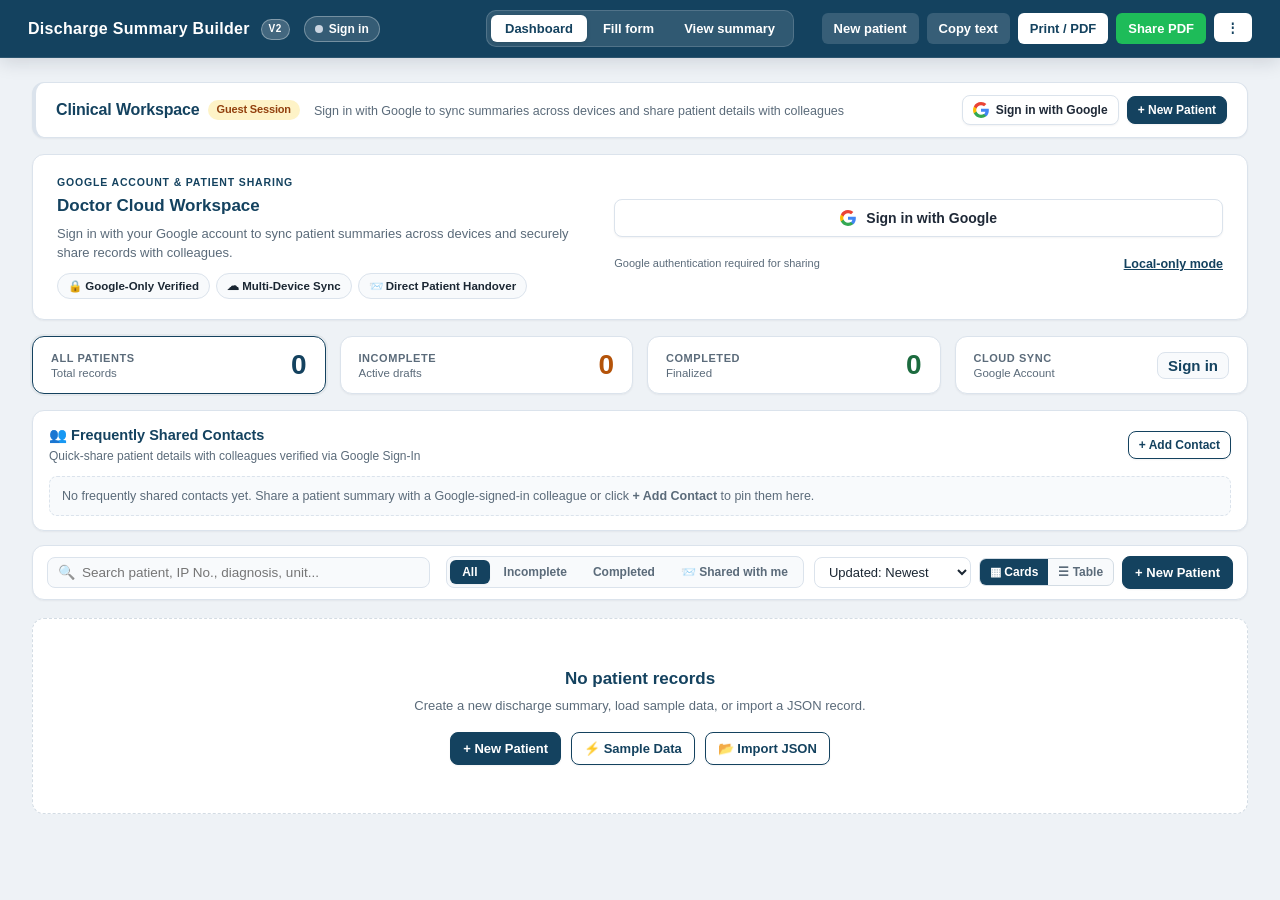
==== index.html @ 59dc143d "Enforce Google-only sign-in, add patient sharing with Google verification, frequent contacts, and ds" ====
<!DOCTYPE html>
<html lang="en-GB">
<head>
  <meta charset="UTF-8">
  <meta name="viewport" content="width=device-width, initial-scale=1.0, viewport-fit=cover">
  <meta name="theme-color" content="#14425f">
  <meta name="mobile-web-app-capable" content="yes">
  <meta name="apple-mobile-web-app-capable" content="yes">
  <meta name="apple-mobile-web-app-status-bar-style" content="default">
  <meta name="apple-mobile-web-app-title" content="DS Builder v2">
  <meta name="format-detection" content="telephone=no">
  <link rel="manifest" href="manifest.json">
  <link rel="apple-touch-icon" href="icon-192.png">
  <link rel="apple-touch-icon" sizes="180x180" href="icon-192.png">
  <link rel="icon" href="icon-192.png">
  <title>DS Builder v2 — Dashboard &amp; Discharge Summary</title>
  <link rel="stylesheet" href="styles.css?v=13">
  <script src="html2pdf.bundle.min.js"></script>
  <script src="supabase.min.js?v=13"></script>
  <script src="supabase-config.js?v=13"></script>
</head>

<body>

  <div class="topbar">
    <div class="topbar-left">
      <h1 class="brand-title">Discharge Summary Builder <span class="v2-pill">v2</span></h1>
      <button type="button" id="topbarAuthBtn" class="topbar-auth-btn" onclick="openAuthOrAccount()" title="Account &amp; Cloud Sync">
        <span id="topbarAuthDot" class="sync-dot offline"></span>
        <span id="topbarAuthText">Local mode</span>
      </button>
    </div>
    <div class="topbar-right">
      <div class="tabs">
        <button id="tabDashboard" class="active" onclick="showTab('dashboard')"><span class="btn-text-full">Dashboard</span><span class="btn-text-short">Dash</span></button>
        <button id="tabForm" onclick="showTab('form')"><span class="btn-text-full">Fill form</span><span class="btn-text-short">Form</span></button>
        <button id="tabSummary" onclick="showTab('summary')"><span class="btn-text-full">View summary</span><span class="btn-text-short">Summary</span></button>
      </div>
      <div class="actions">
        <button class="ghost" onclick="newSummary()"><span class="btn-text-full">New patient</span><span class="btn-text-short">New</span></button>
        <button class="ghost" onclick="copyText()"><span class="btn-text-full">Copy text</span><span class="btn-text-short">Copy</span></button>
        <button onclick="checkAndPrint()"><span class="btn-text-full">Print / PDF</span><span class="btn-text-short">Print</span></button>
        <button class="share-btn" id="shareBtn" onclick="shareDoc()" title="Share PDF via WhatsApp, Email, etc."><span class="btn-text-full">Share PDF</span><span class="btn-text-short">Share</span></button>
        <div class="menu-wrap">
          <button class="menu-btn" id="menuBtn" onclick="toggleMenu()" title="More options">⋮</button>
          <div class="menu-dropdown" id="menuDropdown">

            <div class="menu-label">Cloud &amp; Dashboard</div>
            <div class="menu-tile-grid cols-4">
              <button type="button" class="menu-tile" onclick="showTab('dashboard');closeMenu()" title="Patient Dashboard">
                <span class="tile-icon">🏠</span><span class="tile-label">Home</span>
              </button>
              <button type="button" class="menu-tile" onclick="saveCurrentRecordNow(true);closeMenu()" title="Save current patient draft">
                <span class="tile-icon">💾</span><span class="tile-label">Save</span>
              </button>
              <button type="button" class="menu-tile" onclick="syncNow(true);closeMenu()" title="Sync with Supabase">
                <span class="tile-icon">☁</span><span class="tile-label">Sync</span>
              </button>
              <button type="button" class="menu-tile" onclick="openAuthOrAccount();closeMenu()" title="Account / Sign in">
                <span class="tile-icon">👤</span><span class="tile-label">Account</span>
              </button>
            </div>

            <div class="menu-label">Template <span class="beta-tag">BETA</span></div>
            <div class="menu-tile-grid cols-3">
              <button type="button" class="menu-tile" onclick="importTemplate();closeMenu()" title="Import template (.json)">
                <span class="tile-icon">⬆</span><span class="tile-label">Import</span>
              </button>
              <button type="button" class="menu-tile" onclick="exportTemplate();closeMenu()" title="Export defaults (.json)">
                <span class="tile-icon">⬇</span><span class="tile-label">Export</span>
              </button>
              <button type="button" class="menu-tile" onclick="doLocalTemplate();closeMenu()" title="Load built-in template">
                <span class="tile-icon">📁</span><span class="tile-label">Load</span>
              </button>
            </div>
            <div class="menu-tile-grid cols-2" style="padding-top:0">
              <button type="button" class="menu-tile" onclick="openTemplatesModal();closeMenu()" title="Open saved templates library">
                <span class="tile-icon">🗂</span><span class="tile-label">Templates Library</span>
              </button>
              <button type="button" class="menu-tile" onclick="openTemplatesModal(true);closeMenu()" title="Save current form as template">
                <span class="tile-icon">➕</span><span class="tile-label">Save Template</span>
              </button>
            </div>

            <div class="menu-label">Patient Draft &amp; Output</div>
            <div class="menu-tile-grid cols-3">
              <button type="button" class="menu-tile" onclick="importDraft();closeMenu()" title="Import patient draft (.json)">
                <span class="tile-icon">📂</span><span class="tile-label">Import Draft</span>
              </button>
              <button type="button" class="menu-tile" onclick="exportDraft();closeMenu()" title="Export patient draft (.json)">
                <span class="tile-icon">📤</span><span class="tile-label">Export Draft</span>
              </button>
              <button type="button" class="menu-tile" onclick="copyText();closeMenu()" title="Copy summary text">
                <span class="tile-icon">📋</span><span class="tile-label">Copy Text</span>
              </button>
              <button type="button" class="menu-tile" onclick="checkAndPrint();closeMenu()" title="Print / Save PDF">
                <span class="tile-icon">🖨️</span><span class="tile-label">Print / PDF</span>
              </button>
              <button type="button" class="menu-tile" onclick="shareDoc();closeMenu()" title="Share PDF via WhatsApp, Email, etc.">
                <span class="tile-icon">📲</span><span class="tile-label">Share PDF</span>
              </button>
              <button type="button" class="menu-tile" onclick="newSummary();closeMenu()" title="New patient">
                <span class="tile-icon">🆕</span><span class="tile-label">New Patient</span>
              </button>
            </div>

            <hr>
            <div class="menu-label">Theme &amp; Appearance</div>
            <div class="theme-panel" onclick="event.stopPropagation()">
              <div class="theme-mode-row">
                <span>🎨 Theme</span>
                <div class="theme-pickers-group">
                  <input id="themeColor" type="color" value="#14425f" title="Primary color" aria-label="Choose primary theme color" oninput="onThemeColorPickerChange()">
                  <input id="themeColor2" type="color" value="#0284c7" title="Gradient second color" aria-label="Choose gradient second color" oninput="onThemeColor2PickerChange()">
                  <button type="button" id="gradToggleBtn" class="grad-toggle-pill" onclick="toggleGradientTheme()">🌈 Gradient</button>
                </div>
              </div>
              <div class="theme-swatches" aria-label="Theme presets">
                <button type="button" class="theme-swatch" title="Classic Navy (Solid)" style="background:#14425f" onclick="selectThemePreset('solid','#14425f','#0284c7')"></button>
                <button type="button" class="theme-swatch" title="Ocean Breeze (Gradient)" style="background:linear-gradient(135deg,#14425f,#0284c7)" onclick="selectThemePreset('gradient','#14425f','#0284c7')"></button>
                <button type="button" class="theme-swatch" title="Royal Indigo (Gradient)" style="background:linear-gradient(135deg,#1e3a8a,#7c3aed)" onclick="selectThemePreset('gradient','#1e3a8a','#7c3aed')"></button>
                <button type="button" class="theme-swatch" title="Emerald Teal (Gradient)" style="background:linear-gradient(135deg,#065f46,#0d9488)" onclick="selectThemePreset('gradient','#065f46','#0d9488')"></button>
                <button type="button" class="theme-swatch" title="Sunset Rose (Gradient)" style="background:linear-gradient(135deg,#881337,#e11d48)" onclick="selectThemePreset('gradient','#881337','#e11d48')"></button>
                <button type="button" class="theme-swatch" title="Midnight Plum (Gradient)" style="background:linear-gradient(135deg,#1e1b4b,#be185d)" onclick="selectThemePreset('gradient','#1e1b4b','#be185d')"></button>
                <button type="button" class="theme-swatch" title="Slate Steel (Gradient)" style="background:linear-gradient(135deg,#1e293b,#475569)" onclick="selectThemePreset('gradient','#1e293b','#475569')"></button>
              </div>
            </div>

            <hr>
            <div class="menu-label">Tools</div>
            <div class="menu-tile-grid cols-2">
              <button type="button" class="menu-tile" onclick="autofillTest();closeMenu()" title="Autofill sample test patient">
                <span class="tile-icon">⚡</span><span class="tile-label">Test Data</span>
              </button>
              <button type="button" class="menu-tile" onclick="requestPersistentStorage();closeMenu()" title="Enable persistent browser storage">
                <span class="tile-icon">🔒</span><span class="tile-label">Keep Data</span>
              </button>
            </div>
            <div class="menu-tile-grid cols-2" style="padding-top:0">
              <button type="button" class="menu-tile install-btn" id="installBtn" onclick="doInstall();closeMenu()" style="grid-column:span 2">
                <span class="tile-icon">📲</span><span class="tile-label">Install App</span>
              </button>
            </div>

            <div class="menu-footer">
              <a href="templates/" target="_blank" class="menu-footer-link">🗂 Template library <span class="beta-tag">BETA</span></a>
              <a href="https://github.com/syed98hafiz/dsum" target="_blank" rel="noopener noreferrer" class="gh-subtle-link" title="GitHub Repository" aria-label="GitHub Repository">
                <svg viewBox="0 0 16 16" width="16" height="16" fill="currentColor" aria-hidden="true"><path d="M8 0C3.58 0 0 3.58 0 8c0 3.54 2.29 6.53 5.47 7.59.4.07.55-.17.55-.38 0-.19-.01-.82-.01-1.49-2.01.37-2.53-.49-2.69-.94-.09-.23-.48-.94-.82-1.13-.28-.15-.68-.52-.01-.53.63-.01 1.08.58 1.23.82.72 1.21 1.87.87 2.33.66.07-.52.28-.87.51-1.07-1.78-.2-3.64-.89-3.64-3.95 0-.87.31-1.59.82-2.15-.08-.2-.36-1.02.08-2.12 0 0 .67-.21 2.2.82.64-.18 1.32-.27 2-.27s1.36.09 2 .27c1.53-1.04 2.2-.82 2.2-.82.44 1.1.16 1.92.08 2.12.51.56.82 1.27.82 2.15 0 3.07-1.87 3.75-3.65 3.95.29.25.54.73.54 1.48 0 1.07-.01 1.93-.01 2.2 0 .21.15.46.55.38A8.01 8.01 0 0 0 16 8c0-4.42-3.58-8-8-8Z"/></svg>
              </a>
            </div>
          </div>
        </div>
      </div>
    </div>
  </div>

  <!-- ================= DASHBOARD (MAIN VIEW) ================= -->
  <div class="dash-wrap" id="dashboardTab">

    <!-- Account & Cloud Hero Card -->
    <section class="dash-hero" id="dashHero"></section>

    <!-- Inline Auth Card (shown when Supabase configured & user signed out unless dismissed to offline mode) -->
    <section class="dash-auth-card" id="dashAuthCard" style="display:none"></section>

    <!-- Local-to-Cloud Guest Migration Banner -->
    <div class="dash-migration-banner" id="guestMigrationBanner" style="display:none"></div>

    <!-- Summary Metrics & Quick Filter Strip -->
    <section class="dash-stats" aria-label="Discharge summary overview">
      <button type="button" class="stat-card active" data-filter="all" onclick="setDashFilter('all')">
        <span class="stat-label">All Patients</span>
        <span class="stat-val" id="statTotal">0</span>
        <span class="stat-sub">Total records</span>
      </button>
      <button type="button" class="stat-card warn" data-filter="incomplete" onclick="setDashFilter('incomplete')">
        <span class="stat-label">Incomplete</span>
        <span class="stat-val" id="statIncomplete">0</span>
        <span class="stat-sub">Active drafts</span>
      </button>
      <button type="button" class="stat-card ok" data-filter="completed" onclick="setDashFilter('completed')">
        <span class="stat-label">Completed</span>
        <span class="stat-val" id="statCompleted">0</span>
        <span class="stat-sub">Finalized</span>
      </button>
      <button type="button" class="stat-card cloud" id="statSyncCard" onclick="handleSyncCardClick()">
        <span class="stat-label">Cloud Sync</span>
        <span class="stat-val stat-val-sm" id="statSyncText">Sign in</span>
        <span class="stat-sub" id="statSyncSub">Google Account</span>
      </button>
    </section>

    <!-- Frequently Shared Contacts -->
    <section class="dash-contacts-card" id="dashContactsSection" aria-label="Frequently shared contacts"></section>

    <!-- Search, Filter, Sort & New CTA -->
    <section class="dash-toolbar">
      <div class="dash-search-box">
        <span class="dash-search-icon" aria-hidden="true">🔍</span>
        <input type="text" id="dashSearch" placeholder="Search patient, IP No., diagnosis, unit..." oninput="setDashSearch(this.value)" autocomplete="off">
        <button type="button" id="dashSearchClear" class="dash-search-clear" style="display:none" onclick="clearDashSearch()" title="Clear search">×</button>
      </div>
      <div class="dash-controls-row">
        <div class="dash-filter-pills" id="dashFilterPills">
          <button type="button" class="pill active" data-filter="all" onclick="setDashFilter('all')">All</button>
          <button type="button" class="pill" data-filter="incomplete" onclick="setDashFilter('incomplete')">Incomplete</button>
          <button type="button" class="pill" data-filter="completed" onclick="setDashFilter('completed')">Completed</button>
          <button type="button" class="pill" data-filter="shared" onclick="setDashFilter('shared')">📨 Shared with me</button>
        </div>
        <div class="dash-right-controls">
          <select id="dashSort" aria-label="Sort patient summaries" onchange="setDashSort(this.value)">
            <option value="updated_desc">Updated: Newest</option>
            <option value="updated_asc">Updated: Oldest</option>
            <option value="doa_desc">Admission Date</option>
            <option value="dod_desc">Discharge Date</option>
            <option value="name_asc">Patient Name (A–Z)</option>
          </select>
          <div class="dash-view-toggle desktop-only" role="group" aria-label="Layout view">
            <button type="button" id="viewBtnCards" class="active" onclick="setDashViewMode('cards')" title="Card view">▦ Cards</button>
            <button type="button" id="viewBtnTable" onclick="setDashViewMode('table')" title="Table view">☰ Table</button>
          </div>
          <button type="button" class="btn dash-new-btn" onclick="newSummary()">+ New Patient</button>
        </div>
      </div>
    </section>

    <!-- Patient Records List / Empty State -->
    <section id="dashRecordsContainer" class="dash-records"></section>

  </div>

  <!-- ================= FORM ================= -->
  <div class="wrap" id="formTab" style="display:none">

    <!-- Active Patient Context & Save Bar -->
    <div class="active-patient-bar no-print" id="activePatientBar">
      <div class="apb-left">
        <button type="button" class="btn sm out" onclick="showTab('dashboard')">← Dashboard</button>
        <div class="apb-info">
          <div class="apb-title" id="activePatientTitle">New Patient Draft</div>
          <div class="apb-meta" id="activePatientMeta">Auto-save ready</div>
        </div>
      </div>
      <div class="apb-right">
        <button type="button" class="status-toggle-btn incomplete" id="activeStatusBtn" onclick="toggleActiveStatus()" title="Click to toggle Incomplete / Completed">
          <span id="activeStatusText">Incomplete</span>
        </button>
        <button type="button" class="btn sm out" onclick="openSharePatientModal(currentRecordId)" title="Share patient details to another Google-signed-in doctor">📤 Share Patient</button>
        <button type="button" class="btn sm" onclick="saveCurrentRecordNow(true)">💾 Save</button>
      </div>
    </div>

    <details class="card" data-clear="setup">
      <summary><span class="section-number">1.</span> Setup, defaults &amp; saved templates <button class="section-clear" type="button" onclick="clearFormSection(event, this)">Clear</button></summary>
      <div class="body">
        <p class="hint" style="margin-top:0">Fill your <b>college, unit, chief</b> and standard <b>advice / warning / review</b> lines once, then tap <b>Save as my defaults</b> — or save <b>multiple named templates</b> below for different units, diseases, or doctors.</p>
        <div style="display:flex;gap:8px;flex-wrap:wrap">
          <button type="button" class="btn" onclick="saveDefaults()">Save as my defaults</button>
          <button type="button" class="btn out" onclick="openTemplatesModal()">🗂 Manage Templates (<span id="savedTplCountBadge">0</span>)</button>
          <button type="button" class="btn out" onclick="newSummary()">New patient (keep defaults)</button>
        </div>

        <div class="tpl-save-bar">
          <input type="text" id="inlineTplName" placeholder="Template name (e.g. Unit M-I, Dengue Protocol, STEMI)">
          <select id="inlineTplScope" aria-label="Template scope">
            <option value="full">Full form template (Header + Clinical + Rx)</option>
            <option value="defaults">Header &amp; defaults only (Unit, Chief, Advice)</option>
          </select>
          <button type="button" class="btn sm" onclick="saveNamedTemplateFromInput('inlineTplName','inlineTplScope')">+ Save Template</button>
        </div>
        <div id="inlineTemplateList" class="tpl-list"></div>
      </div>
    </details>

    <details class="card" data-clear="institution">
      <summary><span class="section-number">2.</span> Institution header <label class="include-toggle" title="Include without content" onclick="event.stopPropagation()"><input type="checkbox" aria-label="Include institution section without content" onchange="toggleIncludeEmpty('institution', this.checked)"></label><span class="empty-lines-wrap" title="Lines of empty space"><input type="number" class="empty-lines-input" min="0" max="40" placeholder="0" aria-label="Empty lines for institution" oninput="setEmptyLines('institution', this.value)" onclick="event.stopPropagation()"><span class="lines-unit">lines</span></span><button class="section-clear" type="button" onclick="clearFormSection(event, this)">Clear</button></summary>
      <div class="body">
        <div class="field"><label>College / Hospital</label>
          <input type="text" id="college" value="Government Medical College Hospital">
        </div>
        <div class="field"><label>Address line</label>
          <input type="text" id="address" value="Omandurar Government Estate, Chennai - 02">
        </div>
        <div class="field"><label>Department</label>
          <input type="text" id="dept" value="Department of General Medicine">
        </div>
        <div class="field"><label>College logo / emblem (optional)</label>
          <input type="file" id="logoFile" accept="image/*" onchange="onLogo(event)">
          <p class="hint">Shows top-left of the summary. Saved with your defaults. Leave empty for a plain box.</p>
        </div>
        <div class="field"><label>Summary type</label>
          <select id="summaryType" class="editable-select">
            <option value=""></option>
            <option selected>Discharge Summary</option>
            <option>Discharge Summary (At Request)</option>
            <option>Discharge Summary (AMA)</option>
            <option value="__custom__">✎ Type custom…</option>
          </select>
        </div>
      </div>
    </details>

    <details class="card" open data-clear="patient">
      <summary><span class="section-number">3.</span> Patient details <label class="include-toggle" title="Include without content" onclick="event.stopPropagation()"><input type="checkbox" aria-label="Include patient section without content" onchange="toggleIncludeEmpty('patient', this.checked)"></label><span class="empty-lines-wrap" title="Lines of empty space"><input type="number" class="empty-lines-input" min="0" max="40" placeholder="0" aria-label="Empty lines for patient" oninput="setEmptyLines('patient', this.value)" onclick="event.stopPropagation()"><span class="lines-unit">lines</span></span><button class="section-clear" type="button" onclick="clearFormSection(event, this)">Clear</button></summary>
      <div class="body">
        <div class="field"><label>Name</label><input type="text" id="name"></div>
        <div class="row">
          <div><label>Age</label><input type="text" id="age" placeholder="e.g. 45"></div>
          <div><label>Sex</label>
            <select id="sex" class="editable-select">
              <option value="" selected></option>
              <option>M</option>
              <option>F</option>
              <option>Other</option>
              <option value="__custom__">✎ Type custom…</option>
            </select>
          </div>
          <div><label>IP No.</label><input type="text" id="ipno"></div>
        </div>
        <div class="row">
          <div><label>Date of Admission (DOA)</label><input type="text" id="doa" inputmode="numeric" placeholder="DD.MM.YYYY" maxlength="10" autocomplete="off" onblur="formatDisplayDate(this)"></div>
          <div>
            <label>Date of Discharge (DOD)</label>
            <div class="inline-btn-field">
              <input type="text" id="dod" inputmode="numeric" placeholder="DD.MM.YYYY" maxlength="10" autocomplete="off" onblur="formatDisplayDate(this)">
              <button class="btn sm out" onclick="clearDOD()" title="Clear DOD">Clear</button>
            </div>
            <p class="hint">Defaults to today — edit or clear as needed.</p>
          </div>
        </div>
        <div class="subhead">Unit</div>
        <div class="unit-row">
          <div><label>Prefix</label><input type="text" id="unitPrefix" value="M-"></div>
          <div><label>Roman numeral</label>
            <select id="unitRoman" class="editable-select">
              <option value=""></option>
              <option>I</option>
              <option>II</option>
              <option>III</option>
              <option selected>IV</option>
              <option>V</option>
              <option>VI</option>
              <option>VII</option>
              <option>VIII</option>
              <option>IX</option>
              <option>X</option>
              <option value="__custom__">✎ Type custom…</option>
            </select>
          </div>
        </div>
        <div class="field" style="margin-top:12px">
          <label>Mode of Discharge</label>
          <select id="modeOfDischarge" class="editable-select">
            <option value=""></option>
            <option selected>Discharge</option>
            <option>At Request Discharge</option>
            <option>LAMA</option>
            <option>Absconded</option>
            <option>Death</option>
            <option value="__custom__">✎ Type custom…</option>
          </select>
        </div>
      </div>
    </details>

    <details class="card" open data-clear="diagnosis">
      <summary><span class="section-number">4.</span> Diagnosis <label class="include-toggle" title="Include without content" onclick="event.stopPropagation()"><input type="checkbox" aria-label="Include diagnosis section without content" onchange="toggleIncludeEmpty('diagnosis', this.checked)"></label><span class="empty-lines-wrap" title="Lines of empty space"><input type="number" class="empty-lines-input" min="0" max="40" placeholder="0" aria-label="Empty lines for diagnosis" oninput="setEmptyLines('diagnosis', this.value)" onclick="event.stopPropagation()"><span class="lines-unit">lines</span></span><button class="section-clear" type="button" onclick="clearFormSection(event, this)">Clear</button></summary>
      <div class="body">
        <label>Diagnosis (one per line)</label>
        <textarea id="diagnosis" placeholder="e.g.&#10;Dengue fever with warning signs&#10;Thrombocytopenia"></textarea>
      </div>
    </details>

    <details class="card" open data-clear="complaints">
      <summary><span class="section-number">5.</span> Chief complaints (Presenting Complaints) <label class="include-toggle" title="Include without content" onclick="event.stopPropagation()"><input type="checkbox" aria-label="Include complaints section without content" onchange="toggleIncludeEmpty('complaints', this.checked)"></label><span class="empty-lines-wrap" title="Lines of empty space"><input type="number" class="empty-lines-input" min="0" max="40" placeholder="0" aria-label="Empty lines for complaints" oninput="setEmptyLines('complaints', this.value)" onclick="event.stopPropagation()"><span class="lines-unit">lines</span></span><button class="section-clear" type="button" onclick="clearFormSection(event, this)">Clear</button></summary>
      <div class="body">
        <div class="chips" id="ccChips"></div>
        <div class="addrow">
          <div style="flex:2"><label>Complaint</label>
            <input type="text" id="ccText" list="ccList" placeholder="breathlessness">
            <datalist id="ccList"></datalist>
          </div>
          <div style="max-width:80px"><label>For</label><input type="text" id="ccDur" placeholder="4"></div>
          <div style="max-width:110px"><label>Unit</label>
            <select id="ccUnit" class="editable-select">
              <option value=""></option>
              <option selected>days</option>
              <option>weeks</option>
              <option>months</option>
              <option>hours</option>
              <option>year</option>
              <option value="__custom__">✎ Type custom…</option>
            </select>
          </div>
          <div style="flex:0"><button class="btn sm" onclick="addComplaint()">Add</button></div>
        </div>
        <p class="hint">Tap a common complaint above, or type your own. Adds as “H/o breathlessness for 4 days”.</p>
        <ul class="list" id="ccListOut"></ul>
      </div>
    </details>

    <details class="card" data-clear="history">
      <summary><span class="section-number">6.</span> History (HOPI, Past History, Rx Hx) <label class="include-toggle" title="Include without content" onclick="event.stopPropagation()"><input type="checkbox" aria-label="Include history section without content" onchange="toggleIncludeEmpty('history', this.checked)"></label><span class="empty-lines-wrap" title="Lines of empty space"><input type="number" class="empty-lines-input" min="0" max="40" placeholder="0" aria-label="Empty lines for history" oninput="setEmptyLines('history', this.value)" onclick="event.stopPropagation()"><span class="lines-unit">lines</span></span><button class="section-clear" type="button" onclick="clearFormSection(event, this)">Clear</button></summary>
      <div class="body">
        <div class="subhead">History of Present Illness (HOPI)</div>
        <textarea id="hopi" placeholder="The patient was apparently normal [__] back, then developed..."></textarea>

        <div class="subhead">Past History</div>
        <div class="chips" id="pastChips"></div>
        <div class="addrow">
          <div style="flex:1"><input type="text" id="pastText" placeholder="e.g. K/C/O T2DM x 8 years on medication">
          </div>
          <div style="flex:0"><button class="btn sm" onclick="addPast()">Add</button></div>
        </div>
        <ul class="list" id="pastListOut"></ul>

        <div class="subhead">Rx History (home medications before admission)</div>
        <div class="addrow">
          <div style="flex:2"><input type="text" id="rxhName" list="drugList" placeholder="Tab. Metformin"></div>
          <div style="max-width:80px"><input type="text" id="rxhDose" placeholder="500 mg"></div>
          <div style="max-width:96px">
            <select id="rxhFreq" class="editable-select">
              <option value="" selected></option>
              <option>OD</option>
              <option>BD</option>
              <option>TDS</option>
              <option>QID</option>
              <option>HS</option>
              <option>SOS</option>
              <option value="__custom__">✎ Type custom…</option>
            </select>
          </div>
          <div style="flex:0"><button class="btn sm" onclick="addRxHistory()">Add</button></div>
        </div>
        <ul class="list" id="rxhListOut"></ul>
      </div>
    </details>

    <details class="card" data-clear="examination">
      <summary><span class="section-number">7.</span> Examination <label class="include-toggle" title="Include without content" onclick="event.stopPropagation()"><input type="checkbox" aria-label="Include examination section without content" onchange="toggleIncludeEmpty('examination', this.checked)"></label><span class="empty-lines-wrap" title="Lines of empty space"><input type="number" class="empty-lines-input" min="0" max="40" placeholder="0" aria-label="Empty lines for examination" oninput="setEmptyLines('examination', this.value)" onclick="event.stopPropagation()"><span class="lines-unit">lines</span></span><button class="section-clear" type="button" onclick="clearFormSection(event, this)">Clear</button></summary>
      <div class="body">
        <div class="subhead">General Examination</div>
        <div class="chips"><span class="chip" onclick="insertGeneralExam()">+ Standard PICCLE findings</span></div>
        <textarea id="generalExam" placeholder="Patient conscious, oriented, afebrile..."></textarea>

        <div class="subhead">Vitals</div>
        <div class="vitals-grid">
          <div><label>BP (mmHg)</label><input type="text" id="vBP" placeholder="120/80"></div>
          <div><label>PR (/min)</label><input type="text" id="vPR" placeholder="80"></div>
          <div><label>RR (/min)</label><input type="text" id="vRR" placeholder="18"></div>
          <div><label>SpO2 (%)</label><input type="text" id="vSpO2" placeholder="98% RA"></div>
          <div><label>Temp</label><input type="text" id="vTemp" placeholder="Afebrile"></div>
          <div><label>GRBS</label><input type="text" id="vGRBS" placeholder="optional"></div>
        </div>

        <div class="subhead">Systemic Examination</div>
        <div class="row">
          <div><label>CVS</label><input type="text" id="seCVS" placeholder="S1S2+, no murmurs">
            <span class="hint" style="cursor:pointer;color:var(--primary)"
              onclick="document.getElementById('seCVS').value='S1S2+, no murmurs';render()">use normal</span>
          </div>
          <div><label>RS</label><input type="text" id="seRS" placeholder="BAE+, NVBS">
            <span class="hint" style="cursor:pointer;color:var(--primary)"
              onclick="document.getElementById('seRS').value='BAE+, NVBS';render()">use normal</span>
          </div>
        </div>
        <div class="row">
          <div><label>P/A</label><input type="text" id="sePA" placeholder="Soft, non-tender">
            <span class="hint" style="cursor:pointer;color:var(--primary)"
              onclick="document.getElementById('sePA').value='Soft, non-tender';render()">use normal</span>
          </div>
          <div><label>CNS</label><input type="text" id="seCNS" placeholder="NFND">
            <span class="hint" style="cursor:pointer;color:var(--primary)"
              onclick="document.getElementById('seCNS').value='NFND';render()">use normal</span>
          </div>
        </div>
      </div>
    </details>

    <details class="card" data-clear="investigations">
      <summary><span class="section-number">8.</span> Investigations <label class="include-toggle" title="Include without content" onclick="event.stopPropagation()"><input type="checkbox" aria-label="Include investigations section without content" onchange="toggleIncludeEmpty('investigations', this.checked)"></label><span class="empty-lines-wrap" title="Lines of empty space"><input type="number" class="empty-lines-input" min="0" max="40" placeholder="0" aria-label="Empty lines for investigations" oninput="setEmptyLines('investigations', this.value)" onclick="event.stopPropagation()"><span class="lines-unit">lines</span></span><button class="section-clear" type="button" onclick="clearFormSection(event, this)">Clear</button></summary>
      <div class="body">
        <div class="inv-controls">
          <button class="btn sm" onclick="addInvDate()">+ Add date</button>
          <button class="btn sm out" onclick="addInvParam('')">+ Add row</button>
        </div>
        <div class="chips" id="invPanels"></div>
        <div style="overflow-x:auto">
          <div id="invEditor"></div>
        </div>
        <datalist id="labList"></datalist>
        <div class="field" style="margin-top:14px">
          <label>Other investigations / imaging (free text)</label>
          <textarea id="invOther"
            placeholder="ECG: sinus tachycardia&#10;CXR: normal study&#10;USG abdomen: mild hepatomegaly"></textarea>
        </div>
      </div>
    </details>

    <details class="card" data-clear="opinions">
      <summary><span class="section-number">9.</span> Opinions <label class="include-toggle" title="Include without content" onclick="event.stopPropagation()"><input type="checkbox" aria-label="Include opinions section without content" onchange="toggleIncludeEmpty('opinions', this.checked)"></label><span class="empty-lines-wrap" title="Lines of empty space"><input type="number" class="empty-lines-input" min="0" max="40" placeholder="0" aria-label="Empty lines for opinions" oninput="setEmptyLines('opinions', this.value)" onclick="event.stopPropagation()"><span class="lines-unit">lines</span></span><button class="section-clear" type="button" onclick="clearFormSection(event, this)">Clear</button></summary>
      <div class="body">
        <label>Consultations / opinions obtained</label>
        <textarea id="opinions"
          placeholder="Cardiology opinion obtained — advised…&#10;Nephrology opinion obtained — advised…"></textarea>
      </div>
    </details>

    <details class="card" data-clear="course">
      <summary><span class="section-number">10.</span> Course in the hospital <label class="include-toggle" title="Include without content" onclick="event.stopPropagation()"><input type="checkbox" aria-label="Include course section without content" onchange="toggleIncludeEmpty('course', this.checked)"></label><span class="empty-lines-wrap" title="Lines of empty space"><input type="number" class="empty-lines-input" min="0" max="40" placeholder="0" aria-label="Empty lines for course" oninput="setEmptyLines('course', this.value)" onclick="event.stopPropagation()"><span class="lines-unit">lines</span></span><button class="section-clear" type="button" onclick="clearFormSection(event, this)">Clear</button></summary>
      <div class="body">
        <label>Insert a template (tap to drop in, then edit the blanks)</label>
        <div class="chips" id="courseTpl"></div>
        <label>Narrative</label>
        <textarea id="course" style="min-height:150px"
          placeholder="Patient admitted with above complaints. Evaluated and managed as detailed. Responded to treatment…"></textarea>
        <p class="hint">Tapping a template appends to whatever's already in the box. Fill the [ ] blanks.</p>
      </div>
    </details>

    <details class="card" data-clear="treatment">
      <summary><span class="section-number">11.</span> Treatment given (in hospital) <label class="include-toggle" title="Include without content" onclick="event.stopPropagation()"><input type="checkbox" aria-label="Include treatment section without content" onchange="toggleIncludeEmpty('treatment', this.checked)"></label><span class="empty-lines-wrap" title="Lines of empty space"><input type="number" class="empty-lines-input" min="0" max="40" placeholder="0" aria-label="Empty lines for treatment" oninput="setEmptyLines('treatment', this.value)" onclick="event.stopPropagation()"><span class="lines-unit">lines</span></span><button class="section-clear" type="button" onclick="clearFormSection(event, this)">Clear</button></summary>
      <div class="body">
        <label>Quick bundles (tap to add the usual set, then edit)</label>
        <div class="chips" id="txBundles"></div>
        <div class="addrow">
          <div style="flex:2"><label>Drug</label>
            <input type="text" id="txName" list="drugList" placeholder="Inj. Ceftriaxone">
            <datalist id="drugList"></datalist>
          </div>
          <div style="max-width:90px"><label>Dose</label><input type="text" id="txDose" placeholder="1 g"></div>
          <div style="max-width:96px"><label>Route</label>
            <select id="txRoute" class="editable-select">
              <option value="" selected></option>
              <option>IV</option>
              <option>IM</option>
              <option>PO</option>
              <option>SC</option>
              <option>Neb</option>
              <option>PR</option>
              <option>SL</option>
              <option value="__custom__">✎ Type custom…</option>
            </select>
          </div>
          <div style="max-width:96px"><label>Freq</label>
            <select id="txFreq" class="editable-select">
              <option value="" selected></option>
              <option>OD</option>
              <option>BD</option>
              <option>TDS</option>
              <option>QID</option>
              <option>HS</option>
              <option>Q6H</option>
              <option>Q8H</option>
              <option>Q12H</option>
              <option>SOS</option>
              <option>Stat</option>
              <option value="__custom__">✎ Type custom…</option>
            </select>
          </div>
          <div style="flex:0"><button class="btn sm" onclick="addTx()">Add</button></div>
        </div>
        <ul class="list" id="txListOut"></ul>
      </div>
    </details>

    <details class="card" open data-clear="condition">
      <summary><span class="section-number">12.</span> Condition at discharge <label class="include-toggle" title="Include without content" onclick="event.stopPropagation()"><input type="checkbox" aria-label="Include condition section without content" onchange="toggleIncludeEmpty('condition', this.checked)"></label><span class="empty-lines-wrap" title="Lines of empty space"><input type="number" class="empty-lines-input" min="0" max="40" placeholder="0" aria-label="Empty lines for condition" oninput="setEmptyLines('condition', this.value)" onclick="event.stopPropagation()"><span class="lines-unit">lines</span></span><button class="section-clear" type="button" onclick="clearFormSection(event, this)">Clear</button></summary>
      <div class="body">
        <div class="chips" id="condChips"></div>
        <div class="field"><label>Condition</label><input type="text" id="condition" placeholder="Stable / Improved">
        </div>
        <div class="field"><label>Additional note (optional)</label><input type="text" id="condExtra"
            placeholder="Afebrile, vitals stable, tolerating orals"></div>
      </div>
    </details>

    <details class="card" open data-clear="advice">
      <summary><span class="section-number">13.</span> Discharge advice (Rx) <label class="include-toggle" title="Include without content" onclick="event.stopPropagation()"><input type="checkbox" aria-label="Include advice section without content" onchange="toggleIncludeEmpty('advice', this.checked)"></label><span class="empty-lines-wrap" title="Lines of empty space"><input type="number" class="empty-lines-input" min="0" max="40" placeholder="0" aria-label="Empty lines for advice" oninput="setEmptyLines('advice', this.value)" onclick="event.stopPropagation()"><span class="lines-unit">lines</span></span><button class="section-clear" type="button" onclick="clearFormSection(event, this)">Clear</button></summary>
      <div class="body">
        <div class="subhead">Advice on Discharge</div>
        <div class="row">
          <div><label>1. Diet</label><input type="text" id="diet" placeholder="e.g. Diabetic diet"></div>
          <div><label>2. Physical Activity</label><input type="text" id="physicalActivity"
              placeholder="e.g. Ambulant, avoid strenuous activity"></div>
        </div>
        <div class="row">
          <div>
            <label>3. Physiotherapy needed at home?</label>
            <div class="yn" id="ynPhysio">
              <button type="button" onclick="setYN('physio','Yes')">Yes</button>
              <button type="button" onclick="setYN('physio','No')">No</button>
            </div>
          </div>
          <div>
            <label>4. Home medical equipment needed?</label>
            <div class="yn" id="ynEquip">
              <button type="button" onclick="setYN('equip','Yes')">Yes</button>
              <button type="button" onclick="setYN('equip','No')">No</button>
            </div>
          </div>
        </div>
        <div class="row">
          <div>
            <label>5. Dressing needs at home anticipated?</label>
            <div class="yn" id="ynDress">
              <button type="button" onclick="setYN('dress','Yes')">Yes</button>
              <button type="button" onclick="setYN('dress','No')">No</button>
            </div>
          </div>
          <div><label>6. Any other needs</label><input type="text" id="otherNeeds" placeholder="optional"></div>
        </div>

        <div class="subhead">7. Medication</div>
        <label style="margin-bottom:6px">Discharge medications</label>
        <div class="chips" id="rxBundles"></div>
        <div class="addrow">
          <div style="flex:2"><input type="text" id="rxName" list="drugList" placeholder="Tab. Paracetamol"></div>
          <div style="max-width:80px"><input type="text" id="rxDose" placeholder="650 mg"></div>
          <div style="max-width:96px">
            <select id="rxFreq" class="editable-select">
              <option value="" selected></option>
              <option>OD</option>
              <option>BD</option>
              <option>TDS</option>
              <option>QID</option>
              <option>HS</option>
              <option>SOS</option>
              <option value="__custom__">✎ Type custom…</option>
            </select>
          </div>
          <div style="max-width:90px"><input type="text" id="rxDur" placeholder="× 5 days"></div>
          <div style="flex:0"><button class="btn sm" onclick="addRx()">Add</button></div>
        </div>
        <ul class="list" id="rxListOut"></ul>

        <div class="field" style="margin-top:14px"><label>General advice</label>
          <textarea id="advice" placeholder="Take rest. Adequate oral fluids.">Take medications as advised.
Adequate rest and oral fluids.
Take diet as advised.</textarea>
        </div>
        <div class="field"><label>8. In case of Emergency, contact no.</label>
          <input type="text" id="emergencyContact" placeholder="e.g. Casualty: 044-XXXXXXX">
        </div>
        <div class="field"><label>9. Follow-Up / Review</label>
          <input type="text" id="review"
            value="Review in Medicine OPD after 1 week with reports (or earlier if needed).">
        </div>
        <div class="field"><label>Warning signs — return immediately if (optional)</label>
          <textarea id="warning"
            placeholder="bleeding, breathlessness, giddiness…">Fever not subsiding, breathlessness, chest pain, giddiness, reduced urine output, bleeding, or drowsiness — report to casualty immediately.</textarea>
        </div>
      </div>
    </details>

    <details class="card" data-clear="signatures">
      <summary><span class="section-number">14.</span> Signatures <label class="signature-pin" title="Pin signatures to bottom of page" onclick="event.stopPropagation()"><input type="checkbox" id="signaturePinCheckbox" aria-label="Pin signatures to page bottom" checked onchange="toggleSignaturePin(this.checked)" onclick="event.stopPropagation()"><span>📌 Pin to bottom</span></label><label class="include-toggle" title="Include without content" onclick="event.stopPropagation()"><input type="checkbox" aria-label="Include signatures section without content" onchange="toggleIncludeEmpty('signatures', this.checked)" onclick="event.stopPropagation()"></label><span class="empty-lines-wrap" title="Lines of empty space"><input type="number" class="empty-lines-input" min="0" max="40" placeholder="0" aria-label="Empty lines for signatures" oninput="setEmptyLines('signatures', this.value)" onclick="event.stopPropagation()"><span class="lines-unit">lines</span></span><button class="section-clear" type="button" onclick="clearFormSection(event, this)">Clear</button></summary>
      <div class="body">
        <div class="row">
          <div><label>Prepared by</label><input type="text" id="preparedBy" placeholder="____ (JR)"></div>
          <div><label>Medical Officer / Unit Chief</label><input type="text" id="chief" placeholder="____"></div>
        </div>
        <div class="field"><label>Date &amp; Time (of signing)</label><input type="text" id="signDateTime"
            placeholder="e.g. 21.06.2026, 4:30 PM"></div>
        <p class="hint">"Dr." is added automatically in the printed summary — just type the name.</p>
      </div>
    </details>

    <p class="hint no-print" style="text-align:center;padding-bottom:20px;display:flex;align-items:center;justify-content:center;gap:8px;flex-wrap:wrap">
      <span>Tip: switch to <b>View summary</b> to check spacing, then <b>Print / PDF</b>. Return to <b>Dashboard</b> anytime
      to switch patients or resume incomplete summaries across devices.</span>
      <a href="https://github.com/syed98hafiz/dsum" target="_blank" rel="noopener noreferrer" class="gh-subtle-link" title="GitHub Repository" aria-label="GitHub Repository">
        <svg viewBox="0 0 16 16" width="15" height="15" fill="currentColor" aria-hidden="true"><path d="M8 0C3.58 0 0 3.58 0 8c0 3.54 2.29 6.53 5.47 7.59.4.07.55-.17.55-.38 0-.19-.01-.82-.01-1.49-2.01.37-2.53-.49-2.69-.94-.09-.23-.48-.94-.82-1.13-.28-.15-.68-.52-.01-.53.63-.01 1.08.58 1.23.82.72 1.21 1.87.87 2.33.66.07-.52.28-.87.51-1.07-1.78-.2-3.64-.89-3.64-3.95 0-.87.31-1.59.82-2.15-.08-.2-.36-1.02.08-2.12 0 0 .67-.21 2.2.82.64-.18 1.32-.27 2-.27s1.36.09 2 .27c1.53-1.04 2.2-.82 2.2-.82.44 1.1.16 1.92.08 2.12.51.56.82 1.27.82 2.15 0 3.07-1.87 3.75-3.65 3.95.29.25.54.73.54 1.48 0 1.07-.01 1.93-.01 2.2 0 .21.15.46.55.38A8.01 8.01 0 0 0 16 8c0-4.42-3.58-8-8-8Z"/></svg>
      </a>
    </p>
  </div>

  <!-- ================= SUMMARY ================= -->
  <div class="wrap" id="summaryTab">
    <div class="active-patient-bar summary-bar no-print" id="summaryActiveBar">
      <div class="apb-left">
        <button type="button" class="btn sm out" onclick="showTab('dashboard')">← Dashboard</button>
        <button type="button" class="btn sm out" onclick="showTab('form')">✎ Edit Form</button>
        <span class="apb-summary-name" id="summaryPatientTitle">Patient Summary</span>
      </div>
      <div class="apb-right">
        <div class="summary-add-sec-wrap" id="summaryAddSecWrap">
          <button type="button" class="btn sm out" id="summaryAddSecBtn" onclick="toggleAddSectionMenu(event)">+ Add Section</button>
          <div class="summary-add-sec-menu" id="summaryAddSecMenu" role="menu"></div>
        </div>
        <button type="button" class="btn sm out" onclick="refitSummaryPages()" title="Re-fit edited content across A4 pages">⟳ Re-fit A4</button>
        <button type="button" class="status-toggle-btn incomplete" id="summaryStatusBtn" onclick="toggleActiveStatus()">
          <span id="summaryStatusText">Incomplete</span>
        </button>
        <button type="button" class="btn sm out" onclick="openSharePatientModal(currentRecordId)" title="Share patient details to another Google-signed-in doctor">📤 Share Patient</button>
        <button type="button" class="btn sm" onclick="saveCurrentRecordNow(true)">💾 Save</button>
      </div>
    </div>
    <div class="pagebanner no-print" id="pageBanner" style="display:none"></div>
    <div class="paper" id="paper"></div>
  </div>

  <!-- ================= AUTH MODAL ================= -->
  <div class="modal-backdrop no-print" id="authModal" style="display:none" onclick="if(event.target===this) closeAuthModal()">
    <div class="modal-card" role="dialog" aria-modal="true" aria-labelledby="authModalTitle">
      <div class="modal-head">
        <h2 id="authModalTitle">Doctor Account &amp; Cloud Sync</h2>
        <button type="button" class="modal-close" onclick="closeAuthModal()" aria-label="Close">×</button>
      </div>
      <div class="modal-body" id="authModalBody"></div>
    </div>
  </div>

  <!-- ================= SAVED TEMPLATES MANAGER MODAL ================= -->
  <div class="modal-backdrop no-print" id="templatesModal" style="display:none" onclick="if(event.target===this) closeTemplatesModal()">
    <div class="modal-card modal-wide" role="dialog" aria-modal="true" aria-labelledby="templatesModalTitle">
      <div class="modal-head">
        <h2 id="templatesModalTitle">🗂 Saved Templates Library</h2>
        <button type="button" class="modal-close" onclick="closeTemplatesModal()" aria-label="Close">×</button>
      </div>
      <div class="modal-body">
        <p class="hint" style="margin-top:0;font-size:13px">
          Save multiple templates for different units, doctors, or standard disease protocols (e.g., Dengue, STEMI, COPD, Unit M-I). Templates save on this device and sync to your Supabase account.
        </p>
        <div class="tpl-save-bar" style="margin-top:0">
          <input type="text" id="modalTplName" placeholder="Template name (e.g. Unit M-II Defaults, Acute STEMI)">
          <select id="modalTplScope" aria-label="Template scope">
            <option value="full">Full form template (Header + Clinical + Rx)</option>
            <option value="defaults">Header &amp; defaults only (Unit, Chief, Advice)</option>
          </select>
          <button type="button" class="btn sm" onclick="saveNamedTemplateFromInput('modalTplName','modalTplScope')">+ Save Current Form</button>
        </div>
        <div style="display:flex;gap:8px;flex-wrap:wrap;margin-top:10px">
          <button type="button" class="btn sm out" onclick="importTemplateIntoLibrary()">⬆ Import .json into Library</button>
          <button type="button" class="btn sm out" onclick="exportAllTemplates()">⬇ Export All Templates (.json)</button>
        </div>
        <div id="modalTemplateList" class="tpl-list" style="margin-top:14px"></div>
      </div>
    </div>
  </div>

  <!-- ================= SHARE PATIENT MODAL ================= -->
  <div class="modal-backdrop no-print" id="sharePatientModal" style="display:none" onclick="if(event.target===this) closeSharePatientModal()">
    <div class="modal-card modal-wide" role="dialog" aria-modal="true" aria-labelledby="sharePatientModalTitle">
      <div class="modal-head">
        <h2 id="sharePatientModalTitle">📤 Share Patient Details</h2>
        <button type="button" class="modal-close" onclick="closeSharePatientModal()" aria-label="Close">×</button>
      </div>
      <div class="modal-body" id="sharePatientModalBody"></div>
    </div>
  </div>

  <script src="app.js?v=13"></script>
</body>

</html>
---- styles.css ----
:root {
      --ink: #1b2733;
      --muted: #5b6b7a;
      --primary: #14425f;
      --primary-accent: #14425f;
      --primary-bg: #14425f;
      --primary-soft: #e6eef4;
      --line: #d3dce4;
      --chip: #d9e8f2;
      --chip-ink: #123a54;
      --danger: #b0413a;
      --paper: #ffffff;
      --bg: #eaeef2;
    }

    :root[data-theme="slate"] {
      --primary: #34495e;
      --primary-soft: #e7ebef;
      --chip: #dce3e9;
      --chip-ink: #2f4354;
    }

    :root[data-theme="forest"] {
      --primary: #286044;
      --primary-soft: #e5f0e9;
      --chip: #d8ebdf;
      --chip-ink: #205338;
    }

    :root[data-theme="rose"] {
      --primary: #70445f;
      --primary-soft: #f0e6ed;
      --chip: #ead9e4;
      --chip-ink: #613b52;
    }

    * {
      box-sizing: border-box
    }

    body {
      margin: 0;
      font-family: -apple-system, BlinkMacSystemFont, "Segoe UI", Roboto, Helvetica, Arial, sans-serif;
      color: var(--ink);
      background: var(--bg);
      line-height: 1.45;
    }

    .topbar {
      position: sticky;
      top: 0;
      z-index: 10;
      background: var(--primary-bg, var(--primary));
      color: #fff;
      display: flex;
      align-items: center;
      justify-content: space-between;
      padding: calc(9px + env(safe-area-inset-top, 0px)) calc(18px + env(safe-area-inset-right, 0px)) 9px calc(18px + env(safe-area-inset-left, 0px));
      gap: 16px;
      box-shadow: 0 2px 6px rgba(0, 0, 0, .15);
    }

    .topbar-left {
      display: flex;
      align-items: center;
      gap: 14px;
      flex: 0 0 auto;
    }

    .brand-title {
      font-size: 16px;
      margin: 0;
      font-weight: 700;
      letter-spacing: .3px;
      white-space: nowrap;
    }

    .btn-autofill {
      border: 1px solid rgba(255, 255, 255, .35);
      background: rgba(255, 255, 255, .14);
      color: #fff;
      padding: 6px 14px;
      border-radius: 6px;
      font-size: 12px;
      font-weight: 700;
      cursor: pointer;
      display: inline-flex;
      align-items: center;
      gap: 5px;
      transition: all .15s ease;
    }

    .btn-autofill:hover {
      background: #ffd166;
      color: #14425f;
      border-color: #ffd166
    }

    .desktop-only {
      display: inline-flex
    }

    @media (max-width:768px) {
      .desktop-only {
        display: none !important
      }

      .btn-autofill {
        display: none !important
      }
    }

    .topbar-right {
      display: flex;
      align-items: center;
      gap: 12px;
      flex: 0 0 auto;
    }

    .tabs {
      display: flex;
      background: rgba(255, 255, 255, .15);
      border-radius: 8px;
      padding: 3px
    }

    .tabs button {
      border: 0;
      background: transparent;
      color: #fff;
      padding: 7px 14px;
      border-radius: 6px;
      font-size: 14px;
      font-weight: 600;
      cursor: pointer;
    }

    .tabs button.active {
      background: #fff;
      color: var(--primary)
    }

    .actions {
      display: flex;
      gap: 8px
    }

    .actions button {
      border: 0;
      background: #fff;
      color: var(--primary);
      padding: 8px 12px;
      border-radius: 6px;
      font-size: 13px;
      font-weight: 600;
      cursor: pointer;
    }

    .actions button.ghost {
      background: rgba(255, 255, 255, .15);
      color: #fff
    }

    .actions button.share-btn {
      background: #1ebc59;
      color: #fff;
    }

    .actions button.share-btn:hover {
      background: #17a34c;
    }

    .btn-text-short {
      display: none;
    }

    .wrap {
      max-width: 820px;
      margin: 0 auto;
      padding: 14px;
      padding-bottom: calc(24px + env(safe-area-inset-bottom, 0px));
      -webkit-overflow-scrolling: touch;
    }

    /* ---------- FORM ---------- */
    .card {
      background: #fff;
      border: 1px solid var(--line);
      border-radius: 10px;
      margin-bottom: 14px;
      overflow: hidden;
    }

    .card>summary {
      list-style: none;
      cursor: pointer;
      padding: 12px 14px;
      font-weight: 700;
      font-size: 14px;
      color: var(--primary);
      background: var(--primary-soft);
      display: flex;
      align-items: center;
      gap: 8px;
    }

    .section-number {
      flex: 0 0 auto;
      min-width: 24px;
    }

    .section-clear {
      margin-left: auto;
      border: 1px solid var(--line);
      background: #fff;
      color: var(--danger);
      padding: 3px 8px;
      border-radius: 5px;
      font-size: 11px;
      font-weight: 700;
      cursor: pointer;
    }

    .section-clear:hover {
      background: #fff4f3;
    }

    .card>summary::-webkit-details-marker {
      display: none
    }

    .card>summary::before {
      content: "▸";
      font-size: 12px;
      transition: transform .15s
    }

    .card[open]>summary::before {
      transform: rotate(90deg)
    }

    .card.not-in-summary {
      opacity: .58;
    }

    .card.not-in-summary>summary {
      background: #e1e5e9;
      color: #66737e;
    }

    .include-toggle {
      display: inline-flex;
      align-items: center;
      gap: 4px;
      margin: 0 0 0 auto;
      color: inherit;
      font-size: 11px;
      font-weight: 600;
      cursor: pointer;
      user-select: none;
    }

    .include-toggle input {
      width: auto;
      margin: 0;
      accent-color: var(--primary);
      cursor: pointer;
    }

    .empty-lines-wrap {
      display: inline-flex;
      align-items: center;
      gap: 2px;
      margin-left: 3px;
      font-size: 11px;
      font-weight: normal;
      color: var(--muted);
      cursor: default;
      user-select: none;
    }

    .empty-lines-input {
      width: 32px;
      height: 20px;
      padding: 0 2px;
      border: 1px solid var(--line);
      border-radius: 4px;
      font-size: 11px;
      font-family: inherit;
      text-align: center;
      background: #fff;
      color: var(--ink);
      box-sizing: border-box;
      -moz-appearance: textfield;
      appearance: textfield;
    }

    .empty-lines-input::-webkit-outer-spin-button,
    .empty-lines-input::-webkit-inner-spin-button {
      -webkit-appearance: none;
      margin: 0;
    }

    .empty-lines-input:focus {
      outline: none;
      border-color: var(--primary);
      box-shadow: 0 0 0 2px var(--primary-soft);
    }

    .lines-unit {
      font-size: 10px;
      color: var(--muted);
      line-height: 1;
    }

    .empty-lines-space {
      width: 100%;
      box-sizing: border-box;
    }

    .empty-lines-wrap + .section-clear,
    .include-toggle + .section-clear {
      margin-left: 6px;
    }

    .card .body {
      padding: 14px
    }

    label {
      display: block;
      font-size: 12px;
      font-weight: 600;
      color: var(--muted);
      margin: 0 0 4px
    }

    input[type=text],
    input[type=date],
    textarea,
    select {
      width: 100%;
      padding: 9px 10px;
      border: 1px solid var(--line);
      border-radius: 7px;
      font-size: 15px;
      font-family: inherit;
      color: var(--ink);
      background: #fff;
    }

    textarea {
      resize: vertical;
      min-height: 70px
    }

    input:focus,
    textarea:focus,
    select:focus {
      outline: 2px solid var(--primary);
      outline-offset: -1px;
      border-color: var(--primary)
    }

    .row {
      display: flex;
      gap: 10px;
      flex-wrap: wrap;
      margin-bottom: 12px
    }

    .row>div {
      flex: 1;
      min-width: 130px
    }

    .field {
      margin-bottom: 12px
    }

    .hint {
      font-size: 11px;
      color: var(--muted);
      margin-top: 4px
    }

    .btn {
      border: 1px solid var(--primary);
      background: var(--primary);
      color: #fff;
      padding: 8px 12px;
      border-radius: 7px;
      font-size: 13px;
      font-weight: 600;
      cursor: pointer;
    }

    .btn.sm {
      padding: 6px 10px;
      font-size: 12px
    }

    .btn.out {
      background: #fff;
      color: var(--primary)
    }

    .btn.danger {
      border-color: var(--danger);
      background: #fff;
      color: var(--danger)
    }

    .chips {
      display: flex;
      flex-wrap: wrap;
      gap: 6px;
      margin-bottom: 10px
    }

    .chip {
      border: 1px solid var(--chip);
      background: var(--chip);
      color: var(--chip-ink);
      padding: 5px 10px;
      border-radius: 20px;
      font-size: 12px;
      cursor: pointer;
      font-weight: 600;
    }

    .chip:active {
      transform: scale(.97)
    }

    .list {
      list-style: none;
      margin: 8px 0 0;
      padding: 0
    }

    .list li {
      display: flex;
      align-items: center;
      gap: 8px;
      padding: 8px 10px;
      border: 1px solid var(--line);
      border-radius: 7px;
      margin-bottom: 6px;
      font-size: 14px;
      background: #fafcfe;
    }

    .list li span {
      flex: 1
    }

    .list li button {
      border: 0;
      background: transparent;
      color: var(--danger);
      font-size: 18px;
      line-height: 1;
      cursor: pointer;
      padding: 0 4px;
    }

    .addrow {
      display: flex;
      gap: 8px;
      flex-wrap: wrap;
      align-items: flex-end
    }

    .addrow>div {
      flex: 1;
      min-width: 90px
    }

    /* investigations editor */
    .invtable {
      width: 100%;
      border-collapse: collapse;
      font-size: 13px;
      margin-top: 6px
    }

    .invtable th,
    .invtable td {
      border: 1px solid var(--line);
      padding: 4px;
      text-align: center
    }

    .invtable th {
      background: var(--primary-soft);
      color: var(--primary);
      font-weight: 700
    }

    .invtable input {
      padding: 6px;
      font-size: 13px;
      text-align: center;
      border-radius: 5px
    }

    .invtable .pname input {
      text-align: left;
      font-weight: 600
    }

    .invtable .xbtn {
      border: 0;
      background: transparent;
      color: var(--danger);
      cursor: pointer;
      font-size: 16px
    }

    .inv-controls {
      display: flex;
      gap: 8px;
      flex-wrap: wrap;
      margin-bottom: 8px
    }

    /* ---------- PREVIEW & A4 FORMAT ---------- */
    #summaryTab {
      display: none;
      background: #dfe5ec;
      padding: 20px 10px 40px;
      height: calc(100vh - 60px);
      overflow-y: auto;
    }

    #summaryTab .wrap {
      max-width: none;
      padding: 0;
      margin: 0 auto;
      display: flex;
      flex-direction: column;
      align-items: center;
    }

    .paper {
      width: 210mm;
      max-width: none;
      margin: 0 auto;
      color: #111;
      transform-origin: top center;
    }

    .paper-page {
      background: #ffffff;
      width: 210mm;
      max-width: none;
      min-height: 297mm;
      box-sizing: border-box;
      padding: 7mm 7mm 8mm;
      margin: 0 auto 20px;
      box-shadow: 0 0 0 1px rgba(0, 0, 0, 0.08), 0 8px 24px rgba(0, 0, 0, 0.12), 0 2px 6px rgba(0, 0, 0, 0.06);
      border-radius: 2px;
      font-size: 14px;
      position: relative;
    }

    .pdf-export-paper {
      position: static !important;
      display: block !important;
      width: 210mm !important;
      max-width: none !important;
      padding: 0 !important;
      margin: 0 !important;
      box-shadow: none !important;
      border: 0 !important;
      background: #ffffff !important;
      zoom: 1 !important;
      transform: none !important;
      opacity: 1 !important;
    }

    .pdf-export-paper .paper-page {
      box-sizing: border-box !important;
      width: 210mm !important;
      height: 297mm !important;
      min-height: 297mm !important;
      max-height: 297mm !important;
      margin: 0 !important;
      padding: 7mm 7mm 8mm !important;
      box-shadow: none !important;
      border: 0 !important;
      border-radius: 0 !important;
      overflow: hidden !important;
      position: relative !important;
      page-break-after: auto !important;
      break-after: auto !important;
    }

    .pdf-export-paper .paper-page:last-child {
      page-break-after: auto !important;
      break-after: auto !important;
    }

    /* 1.7x enlarged emblem & header */
    .doc-head {
      position: relative;
      text-align: center;
      border-bottom: 2px solid #111;
      padding: 0 8px 10px;
      margin-bottom: 10px;
      min-height: 108px;
    }

    .logo-box {
      position: absolute;
      left: 0;
      top: 0;
      width: 105px;
      height: 105px;
      border: none;
      object-fit: contain;
      background: transparent;
    }

    .logo-box.empty {
      display: flex;
      align-items: center;
      justify-content: center;
      font-size: 9px;
      color: #b0b0b0;
      letter-spacing: 1px;
      border: 1px solid #ccc
    }

    .head-text {
      padding: 0 115px
    }

    .doc-head .college {
      font-size: 20px;
      font-weight: 800;
      letter-spacing: .5px;
      text-transform: uppercase;
      line-height: 1.2
    }

    .doc-head .addr {
      font-size: 14px;
      margin-top: 2px;
      text-transform: uppercase;
      letter-spacing: .3px
    }

    .doc-head .dept {
      font-size: 15px;
      font-weight: 700;
      margin-top: 4px;
      text-transform: uppercase
    }

    .doc-head .kind {
      display: inline-block;
      margin-top: 6px;
      font-size: 15px;
      font-weight: 700;
      border: 1.5px solid #111;
      padding: 2px 14px;
      border-radius: 3px;
      text-transform: uppercase;
    }

    .pt-grid {
      display: grid;
      grid-template-columns: 1.1fr 1fr 1fr;
      gap: 5px 16px;
      margin: 12px 0 6px;
      font-size: 14px;
      break-inside: avoid;
      page-break-inside: avoid;
    }

    .pt-grid div {
      padding: 2.5px 0;
      border-bottom: 1px dotted #bbb;
      min-height: 24px
    }

    .pt-grid b {
      display: inline-block;
      min-width: 68px;
      font-weight: 700
    }

    /* Optimized space-occupying section styles */
    .sec {
      margin-top: 11px;
      page-break-inside: auto;
      break-inside: auto;
    }

    .sec h3 {
      font-size: 14px;
      font-weight: 800;
      text-transform: uppercase;
      margin: 0 0 4px;
      border-bottom: 1.5px solid #111;
      padding-bottom: 1px;
      letter-spacing: .5px;
      display: block;
      page-break-after: avoid;
      break-after: avoid;
    }

    .sec h3 + .content,
    .sec h3 + ul,
    .sec h3 + .inv-table-wrap {
      page-break-before: avoid;
      break-before: avoid;
    }

    .sec .content {
      font-size: 14px;
      line-height: 1.4;
      white-space: pre-wrap
    }

    .sec ul {
      margin: 3px 0 0;
      padding-left: 18px;
      page-break-inside: auto;
      break-inside: auto
    }

    .sec ul li {
      margin-bottom: 1.5px;
      line-height: 1.35;
      page-break-inside: avoid;
      break-inside: avoid
    }

    .empty {
      color: #999;
      font-style: italic
    }

    /* Two-column layout for side-by-side sections (Past History + Rx History) */
    .two-col {
      display: flex;
      gap: 16px;
      margin-top: 11px;
      page-break-inside: auto;
      break-inside: auto
    }

    .two-col .col-half {
      flex: 1;
      min-width: 0
    }

    .two-col .col-half .sec {
      margin-top: 0
    }

    .content-columns {
      columns: 2;
      column-gap: 18px;
      margin-top: 3px;
    }

    .content-columns li {
      min-width: 0;
      break-inside: avoid;
      page-break-inside: avoid;
    }

    /* Investigation table that breaks & flows naturally across pages */
    .inv-table-wrap {
      overflow-x: auto;
      page-break-inside: auto;
      break-inside: auto
    }

    .prev-table {
      width: 100%;
      border-collapse: collapse;
      font-size: 13px;
      margin-top: 3px;
      page-break-inside: auto;
      break-inside: auto;
    }

    .prev-table th,
    .prev-table td {
      border: 1px solid #333;
      padding: 3.5px 6px;
      text-align: center
    }

    .prev-table th {
      background: #f0f0f0;
      font-weight: 700
    }

    .prev-table td.pn {
      text-align: left;
      font-weight: 600
    }

    .prev-table thead {
      display: table-header-group
    }

    .prev-table tr {
      page-break-inside: avoid;
      break-inside: avoid
    }

    /* Sub-blocks in discharge advice that stay intact individually while letting the section break across pages */
    .adv-items-group {
      page-break-inside: auto;
      break-inside: auto
    }

    .adv-item {
      page-break-inside: avoid;
      break-inside: avoid;
      line-height: 1.4
    }

    .med-list {
      margin: 3px 0 0;
      padding-left: 18px;
      page-break-inside: auto;
      break-inside: auto
    }

    .med-list li {
      margin-bottom: 2px;
      page-break-inside: avoid;
      break-inside: avoid
    }

    .sign-row {
      display: flex;
      justify-content: space-between;
      margin-top: 36px;
      font-size: 14px;
      page-break-inside: avoid;
      break-inside: avoid;
    }

    .sign-row div {
      text-align: center;
      border-top: 1px solid #111;
      padding-top: 5px;
      min-width: 210px;
      min-height: 50px;
    }

    .paper-page.signature-footer-page {
      position: relative;
    }

    .sign-row.signature-footer {
      position: absolute;
      left: 7mm;
      right: 7mm;
      bottom: 7mm;
      margin-top: 0;
      z-index: 1;
    }

    .signature-pin {
      display: inline-flex;
      align-items: center;
      gap: 4px;
      margin: 0 0 0 auto;
      color: inherit;
      font-size: 11px;
      font-weight: 600;
      cursor: pointer;
      white-space: nowrap;
      user-select: none;
    }

    .signature-pin input {
      width: auto;
      margin: 0;
      accent-color: var(--primary);
      cursor: pointer;
    }

    .signature-pin + .include-toggle {
      margin-left: 0;
    }

    /* Visual A4 page break indicator line on screen */
    .a4-page-guide {
      position: absolute;
      left: -7mm;
      right: -7mm;
      width: calc(100% + 14mm);
      height: 32px;
      background: #dfe5ec;
      border-top: 1px solid #c7d2dc;
      border-bottom: 1px solid #c7d2dc;
      box-shadow: inset 0 2px 4px rgba(0, 0, 0, 0.06);
      display: flex;
      align-items: center;
      justify-content: center;
      pointer-events: none;
      z-index: 10;
    }

    .a4-page-guide-badge {
      background: #14425f;
      color: #fff;
      font-size: 11px;
      font-weight: 700;
      padding: 3px 14px;
      border-radius: 12px;
      letter-spacing: .6px;
      box-shadow: 0 2px 6px rgba(0, 0, 0, 0.18);
      text-transform: uppercase;
    }

    @media (max-width: 768px) {
      input[type=text],
      input[type=date],
      input[type=email],
      input[type=password],
      input[type=url],
      input[type=search],
      textarea,
      select {
        font-size: 16px !important;
      }
    }

    @media (max-width:620px) {
      .topbar {
        padding: calc(8px + env(safe-area-inset-top, 0px)) calc(10px + env(safe-area-inset-right, 0px)) 8px calc(10px + env(safe-area-inset-left, 0px));
        gap: 8px;
        flex-wrap: wrap
      }

      .topbar-left {
        width: 100%;
        justify-content: space-between
      }

      .brand-title {
        font-size: 15px
      }

      .desktop-only,
      .btn-autofill {
        display: none !important
      }

      .topbar-right {
        width: 100%;
        display: flex;
        flex-direction: column;
        gap: 6px
      }

      .tabs {
        width: 100%;
        display: flex
      }

      .tabs button {
        flex: 1;
        text-align: center;
        padding: 7px 10px;
        font-size: 13.5px
      }

      .actions {
        width: 100%;
        display: flex;
        justify-content: space-between;
        gap: 4px;
      }

      .actions button {
        flex: 1;
        padding: 7px 3px;
        font-size: 11.5px;
        text-align: center;
        white-space: nowrap;
      }

      .actions .menu-wrap {
        flex: 0 0 auto;
      }

      .btn-text-full {
        display: none;
      }

      .btn-text-short {
        display: inline;
      }

      .wrap {
        padding: 8px;
        padding-bottom: calc(24px + env(safe-area-inset-bottom, 0px));
      }

      .card {
        margin-bottom: 10px;
        border-radius: 8px
      }

      .card>summary {
        padding: 10px 10px;
        font-size: 13px;
        gap: 6px;
      }

      .include-toggle {
        font-size: 10px;
      }

      .empty-lines-wrap {
        margin-left: 2px;
        gap: 1px;
      }

      .empty-lines-input {
        width: 26px;
        height: 19px;
        font-size: 10px;
        padding: 0 1px;
      }

      .lines-unit {
        display: none;
      }

      .signature-pin span {
        font-size: 10px;
      }

      .card .body {
        padding: 10px
      }

      .paper {
        width: 210mm;
        max-width: none;
        zoom: var(--paper-scale, 1);
      }

      .paper-page {
        width: 210mm;
        max-width: none;
        min-height: 297mm;
        padding: 6.825mm 7mm 8mm;
        margin: 0 auto 10px;
        font-size: 14px;
        border-radius: 4px;
        box-shadow: 0 2px 8px rgba(0, 0, 0, 0.12);
      }

      .doc-head {
        display: block;
        text-align: center;
        padding: 0 8px 10px;
        margin-bottom: 10px;
        min-height: 108px;
      }

      .logo-box {
        position: absolute;
        width: 105px;
        height: 105px;
        border: none
      }

      .head-text {
        padding: 0 115px;
        text-align: center
      }

      .doc-head .college {
        font-size: 20px;
        line-height: 1.2
      }

      .doc-head .addr {
        font-size: 14px
      }

      .doc-head .dept {
        font-size: 15px;
        margin-top: 4px
      }

      .doc-head .kind {
        font-size: 15px;
        padding: 2px 14px;
        margin-top: 6px
      }

      .pt-grid {
        grid-template-columns: 1.1fr 1fr 1fr;
        gap: 5px 16px;
        font-size: 14px;
        margin: 12px 0 6px
      }

      .pt-grid div {
        min-height: 24px;
        padding: 2.5px 0
      }

      .pt-grid b {
        min-width: 68px
      }

      .vitals-grid {
        grid-template-columns: repeat(2, 1fr);
        gap: 8px
      }

      .addrow>div {
        min-width: calc(50% - 6px);
        flex: 1
      }

      .addrow>div[style*="flex:2"] {
        min-width: 100%
      }

      .addrow>div[style*="flex:0"] {
        min-width: 100%;
        margin-top: 4px
      }

      .addrow>div[style*="flex:0"] button {
        width: 100%;
        padding: 8px;
        font-size: 13px
      }

      .chip {
        padding: 6px 11px;
        font-size: 12px
      }

      .sign-row {
        margin-top: 36px;
        font-size: 14px;
        gap: 10px
      }

      .sign-row div {
        min-width: 0;
        flex: 1
      }

      /* two-col stacks on mobile paper preview */
      .two-col {
        flex-direction: row;
        gap: 16px
      }

      .content-columns {
        columns: 2;
      }

      /* menu dropdown opens to the left on mobile */
      .menu-dropdown {
        right: 0;
        left: auto;
        min-width: 180px
      }

      /* compact the template button on mobile */
      #btnLocalTemplate {
        padding: 7px 8px;
        font-size: 12px
      }
    }

    /* ---------- new field types ---------- */
    .subhead {
      font-size: 12.5px;
      font-weight: 700;
      color: var(--primary);
      margin: 14px 0 6px;
      text-transform: uppercase;
      letter-spacing: .3px
    }

    .subhead:first-child {
      margin-top: 0
    }

    .yn {
      display: flex;
      gap: 8px;
      margin-bottom: 2px
    }

    .yn button {
      flex: 1;
      border: 1px solid var(--line);
      background: #fff;
      color: var(--muted);
      padding: 8px;
      border-radius: 7px;
      font-size: 13px;
      font-weight: 600;
      cursor: pointer;
    }

    .yn button.sel {
      background: var(--primary);
      color: #fff;
      border-color: var(--primary)
    }

    .vitals-grid {
      display: grid;
      grid-template-columns: repeat(3, 1fr);
      gap: 8px 10px;
      margin-bottom: 12px
    }

    .vitals-grid>div {
      min-width: 0
    }

    .unit-row {
      display: flex;
      gap: 8px;
      align-items: flex-end
    }

    .unit-row>div {
      flex: 1;
      min-width: 70px
    }

    .inline-btn-field {
      display: flex;
      gap: 6px;
      align-items: flex-end
    }

    .inline-btn-field input {
      flex: 1
    }

    .inline-btn-field button {
      flex: 0 0 auto
    }

    .pagebanner {
      display: flex;
      align-items: center;
      gap: 8px;
      padding: 9px 14px;
      border-radius: 8px;
      font-size: 13px;
      font-weight: 600;
      margin-bottom: 14px;
      max-width: 210mm;
      width: 100%;
      box-sizing: border-box;
    }

    .pagebanner.ok {
      background: #e3f4ea;
      color: #1c6b3f
    }

    .pagebanner.warn {
      background: #fdecea;
      color: #a4322a
    }

    .install-btn {
      display: none
    }

    /* ---------- Space-occupying compaction levels ---------- */
    .paper.relaxed .sec {
      margin-top: 14px
    }

    .paper.relaxed .sec h3 {
      font-size: 14.5px;
      margin-bottom: 6px
    }

    .paper.relaxed .content,
    .paper.relaxed li,
    .paper.relaxed .prev-table {
      font-size: 14px;
      line-height: 1.48
    }

    .paper.relaxed .pt-grid {
      margin: 14px 0 8px;
      font-size: 14px;
      gap: 5px 16px
    }

    .paper.relaxed .sign-row {
      margin-top: 48px
    }

    .paper.compact .sec {
      margin-top: 6px;
    }

    .paper.compact .sec h3 {
      font-size: 12.5px;
      margin-bottom: 3px;
    }

    .paper.compact .content,
    .paper.compact li,
    .paper.compact .prev-table,
    .paper.compact .adv-item {
      font-size: 12px;
      line-height: 1.30;
    }

    .paper.compact .prev-table th,
    .paper.compact .prev-table td {
      padding: 2px 4px;
    }

    .paper.compact .doc-head {
      margin-bottom: 6px;
      padding-bottom: 6px;
      min-height: 88px;
    }

    .paper.compact .logo-box {
      width: 85px;
      height: 85px;
    }

    .paper.compact .head-text {
      padding: 0 95px;
    }

    .paper.compact .doc-head .college {
      font-size: 17px;
    }

    .paper.compact .pt-grid {
      margin: 8px 0 4px;
      font-size: 12px;
      gap: 3px 12px;
    }

    .paper.compact .sign-row {
      margin-top: 20px;
    }

    .paper.compact .sign-row div {
      min-height: 44px;
      padding-top: 4px;
    }

    .paper.compact2 .sec {
      margin-top: 4px;
    }

    .paper.compact2 .sec h3 {
      font-size: 11.5px;
      margin-bottom: 2px;
    }

    .paper.compact2 .content,
    .paper.compact2 li,
    .paper.compact2 .prev-table,
    .paper.compact2 .adv-item {
      font-size: 11px;
      line-height: 1.22;
    }

    .paper.compact2 .prev-table th,
    .paper.compact2 .prev-table td {
      padding: 1.5px 3.5px;
    }

    .paper.compact2 .doc-head {
      margin-bottom: 4px;
      padding-bottom: 4px;
      min-height: 72px;
    }

    .paper.compact2 .logo-box {
      width: 70px;
      height: 70px;
    }

    .paper.compact2 .head-text {
      padding: 0 80px;
    }

    .paper.compact2 .doc-head .college {
      font-size: 15px;
    }

    .paper.compact2 .doc-head .addr,
    .paper.compact2 .doc-head .dept {
      font-size: 11.5px;
    }

    .paper.compact2 .pt-grid {
      margin: 6px 0 3px;
      font-size: 11px;
      gap: 2px 10px;
    }

    .paper.compact2 .sign-row {
      margin-top: 14px;
      font-size: 12px;
    }

    .paper.compact2 .sign-row div {
      min-height: 38px;
      padding-top: 3px;
    }

    .paper.compact2 .two-col {
      gap: 10px
    }

    .paper.compact .two-col {
      gap: 10px
    }

    /* ---------- Menu dropdown ---------- */
    .menu-wrap {
      position: relative
    }

    .menu-btn {
      border: 0;
      background: rgba(255, 255, 255, .15);
      color: #fff;
      padding: 8px 12px;
      border-radius: 6px;
      font-size: 18px;
      font-weight: 700;
      cursor: pointer;
      line-height: 1;
      letter-spacing: 1px;
    }

    .menu-btn:hover {
      background: rgba(255, 255, 255, .28)
    }

    .menu-dropdown {
      display: none;
      position: absolute;
      right: 0;
      top: calc(100% + 6px);
      background: #fff;
      border: 1px solid var(--line);
      border-radius: 10px;
      box-shadow: 0 8px 24px rgba(0, 0, 0, .18);
      min-width: 200px;
      z-index: 200;
      overflow: hidden;
    }

    .menu-dropdown.open {
      display: block
    }

    .menu-dropdown button,
    .menu-dropdown a {
      display: flex;
      align-items: center;
      gap: 10px;
      width: 100%;
      padding: 12px 16px;
      border: 0;
      background: transparent;
      color: var(--ink);
      font-size: 14px;
      font-family: inherit;
      font-weight: 600;
      cursor: pointer;
      text-decoration: none;
      text-align: left;
    }

    .menu-dropdown button:hover,
    .menu-dropdown a:hover {
      background: var(--primary-soft);
      color: var(--primary)
    }

    .theme-picker {
      display: flex;
      align-items: center;
      justify-content: space-between;
      gap: 12px;
      padding: 10px 16px;
      color: var(--ink);
      font-size: 14px;
      font-weight: 600;
      cursor: pointer;
    }

    .theme-picker input[type="color"] {
      width: 34px;
      height: 26px;
      padding: 0;
      border: 1px solid var(--line);
      border-radius: 5px;
      background: transparent;
      cursor: pointer;
    }

    .menu-dropdown hr {
      border: 0;
      border-top: 1px solid var(--line);
      margin: 4px 0
    }

    .menu-dropdown .menu-label {
      padding: 6px 16px 2px;
      font-size: 11px;
      color: var(--muted);
      font-weight: 700;
      letter-spacing: .5px;
      text-transform: uppercase;
    }

    .beta-tag {
      display: inline-block;
      margin-left: 5px;
      padding: 1px 5px;
      border: 1px solid #d6a51d;
      border-radius: 4px;
      color: #8a6500;
      background: #fff7d6;
      font-size: 9px;
      font-weight: 800;
      letter-spacing: .4px;
      line-height: 1.2;
      vertical-align: middle;
    }

    /* ---------- PRINT ---------- */
    @media print {

      .topbar,
      #dashboardTab,
      #formTab,
      .active-patient-bar,
      .modal-backdrop,
      .no-print,
      .a4-page-guide,
      .pagebanner {
        display: none !important
      }

      #summaryTab {
        display: block !important;
        height: auto !important;
        min-height: 0 !important;
        overflow: visible !important;
        padding: 0 !important;
        background: #fff !important
      }

      html,
      body {
        overflow: visible !important;
        height: auto !important;
        min-height: 0 !important;
        width: 100% !important;
        margin: 0 !important;
        padding: 0 !important;
        background: #fff !important;
        -webkit-print-color-adjust: exact !important;
        print-color-adjust: exact !important;
      }

      *,
      *::before,
      *::after {
        -webkit-print-color-adjust: exact !important;
        print-color-adjust: exact !important;
      }

      .wrap {
        max-width: none !important;
        padding: 0 !important;
        margin: 0 !important
      }

      .paper {
        display: block !important;
        visibility: visible !important;
        width: 210mm !important;
        max-width: none !important;
        zoom: 1 !important;
        transform: none !important;
        margin: 0 !important;
        padding: 0 !important;
      }

      .paper-page {
        box-sizing: border-box !important;
        width: 210mm !important;
        height: 297mm !important;
        min-height: 297mm !important;
        max-height: 297mm !important;
        overflow: hidden !important;
        border: 0 !important;
        border-radius: 0 !important;
        box-shadow: none !important;
        padding: 7mm 7mm 8mm !important;
        margin: 0 !important;
        font-size: 14px;
        page-break-after: always !important;
        break-after: page !important;
        -webkit-column-break-after: always !important;
        position: relative !important;
      }

      .paper-page:last-child {
        page-break-after: auto !important;
        break-after: auto !important;
        -webkit-column-break-after: auto !important;
      }

      .sign-row.signature-footer {
        position: absolute !important;
        left: 7mm !important;
        right: 7mm !important;
        bottom: 7mm !important;
        margin: 0 !important;
      }

      .sec {
        page-break-inside: auto !important;
        break-inside: auto !important
      }

      .sec h3 {
        display: block !important;
        page-break-after: avoid !important;
        break-after: avoid !important
      }

      .sec h3 + .content,
      .sec h3 + ul,
      .sec h3 + .inv-table-wrap {
        page-break-before: avoid !important;
        break-before: avoid !important;
      }

      .sec ul {
        page-break-inside: auto !important;
        break-inside: auto !important
      }

      .sec ul li {
        page-break-inside: avoid !important;
        break-inside: avoid !important
      }

      .inv-table-wrap {
        overflow: visible !important;
        page-break-inside: auto !important;
        break-inside: auto !important
      }

      .prev-table {
        page-break-inside: auto !important;
        break-inside: auto !important
      }

      .prev-table thead {
        display: table-header-group !important
      }

      .prev-table tr {
        page-break-inside: avoid !important;
        break-inside: avoid !important
      }

      .pt-grid,
      .sign-row {
        page-break-inside: avoid !important;
        break-inside: avoid !important
      }

      .sign-row {
        margin-bottom: 0;
      }

      .paper [contenteditable="true"],
      .paper [contenteditable="true"]:focus,
      .paper [contenteditable="true"]:hover {
        background: transparent !important;
        box-shadow: none !important;
        outline: none !important;
      }

      .paper [contenteditable="true"]:empty::before {
        content: "" !important;
      }

      .two-col {
        page-break-inside: auto !important;
        break-inside: auto !important
      }

      .adv-items-group,
      .med-list {
        page-break-inside: auto !important;
        break-inside: auto !important
      }

      .adv-item {
        page-break-inside: avoid !important;
        break-inside: avoid !important
      }

      @page {
        size: A4 portrait;
        margin: 0;
      }
    }

/* =====================================================================
   v2 MIRROR: DASHBOARD, SUPABASE AUTH, CLOUD SYNC & RESPONSIVE LAYOUT
   ===================================================================== */

.v2-pill {
  display: inline-block;
  margin-left: 6px;
  padding: 2px 7px;
  border-radius: 999px;
  background: rgba(255, 255, 255, .2);
  border: 1px solid rgba(255, 255, 255, .35);
  font-size: 10px;
  font-weight: 800;
  letter-spacing: .5px;
  text-transform: uppercase;
  vertical-align: middle;
}

.topbar-auth-btn {
  display: inline-flex;
  align-items: center;
  gap: 6px;
  border: 1px solid rgba(255, 255, 255, .32);
  background: rgba(255, 255, 255, .14);
  color: #fff;
  padding: 5px 10px;
  border-radius: 999px;
  font-size: 12px;
  font-weight: 600;
  cursor: pointer;
  white-space: nowrap;
  max-width: 210px;
  overflow: hidden;
  text-overflow: ellipsis;
}

.topbar-auth-btn:hover {
  background: rgba(255, 255, 255, .24);
}

.sync-dot {
  width: 8px;
  height: 8px;
  border-radius: 50%;
  flex: 0 0 auto;
  background: #cbd5e1;
}

.sync-dot.online {
  background: #34d399;
  box-shadow: 0 0 0 2px rgba(52, 211, 153, .28);
}

.sync-dot.syncing {
  background: #fbbf24;
  animation: dsPulse 1.1s infinite ease-in-out;
}

.sync-dot.offline {
  background: #cbd5e1;
}

.sync-dot.error {
  background: #f87171;
}

@keyframes dsPulse {
  0%, 100% { opacity: 1; transform: scale(1); }
  50% { opacity: .45; transform: scale(1.2); }
}

input[type=email],
input[type=password],
input[type=url],
input[type=search] {
  width: 100%;
  padding: 9px 10px;
  border: 1px solid var(--line);
  border-radius: 7px;
  font-size: 15px;
  font-family: inherit;
  color: var(--ink);
  background: #fff;
}

/* ---------- Dashboard container & hero ---------- */
.dash-wrap {
  max-width: 1120px;
  margin: 0 auto;
  padding: 18px 16px calc(32px + env(safe-area-inset-bottom, 0px));
}

.dash-hero {
  background: #fff;
  border: 1px solid var(--line);
  border-left: 5px solid var(--primary);
  border-radius: 12px;
  padding: 16px 18px;
  display: flex;
  align-items: center;
  justify-content: space-between;
  gap: 16px;
  flex-wrap: wrap;
  margin-bottom: 14px;
  box-shadow: 0 1px 4px rgba(0, 0, 0, .04);
}

.dash-hero-info h2 {
  margin: 0 0 4px;
  font-size: 18px;
  color: var(--primary);
  display: flex;
  align-items: center;
  gap: 8px;
  flex-wrap: wrap;
}

.dash-hero-info p {
  margin: 0;
  font-size: 13px;
  color: var(--muted);
}

.dash-hero-actions {
  display: flex;
  align-items: center;
  gap: 8px;
  flex-wrap: wrap;
}

.role-badge {
  display: inline-flex;
  align-items: center;
  gap: 4px;
  padding: 2px 9px;
  border-radius: 999px;
  font-size: 11px;
  font-weight: 700;
  background: var(--primary-soft);
  color: var(--primary);
}

.role-badge.ok {
  background: #e3f4ea;
  color: #1c6b3f;
}

.role-badge.warn {
  background: #fef3c7;
  color: #92400e;
}

/* ---------- Inline Auth Card ---------- */
.dash-auth-card {
  background: #fff;
  border: 1px solid var(--line);
  border-radius: 12px;
  padding: 18px;
  margin-bottom: 14px;
  box-shadow: 0 2px 8px rgba(0, 0, 0, .05);
}

.auth-grid {
  display: grid;
  grid-template-columns: 1.1fr 1.2fr;
  gap: 20px;
  align-items: start;
}

.auth-intro h3 {
  margin: 0 0 6px;
  font-size: 17px;
  color: var(--primary);
}

.auth-intro p {
  margin: 0 0 10px;
  font-size: 13px;
  color: var(--muted);
}

.auth-benefits {
  margin: 0;
  padding-left: 18px;
  font-size: 12.5px;
  color: var(--ink);
  line-height: 1.65;
}

.auth-tabs {
  display: inline-flex;
  background: var(--primary-soft);
  padding: 3px;
  border-radius: 8px;
  margin-bottom: 12px;
}

.auth-tabs button {
  border: 0;
  background: transparent;
  color: var(--primary);
  padding: 6px 14px;
  border-radius: 6px;
  font-size: 13px;
  font-weight: 700;
  cursor: pointer;
}

.auth-tabs button.active {
  background: var(--primary);
  color: #fff;
}

.password-wrap {
  position: relative;
  display: flex;
  align-items: center;
}

.password-wrap input {
  padding-right: 54px;
}

.password-toggle {
  position: absolute;
  right: 8px;
  border: 0;
  background: transparent;
  color: var(--primary);
  font-size: 12px;
  font-weight: 700;
  cursor: pointer;
  padding: 4px 6px;
}

.auth-footer-links {
  display: flex;
  align-items: center;
  justify-content: space-between;
  gap: 8px;
  flex-wrap: wrap;
  margin-top: 10px;
}

.link-btn {
  border: 0;
  background: transparent;
  color: var(--primary);
  font-size: 12.5px;
  font-weight: 600;
  cursor: pointer;
  padding: 4px 0;
  text-decoration: underline;
}

.auth-msg {
  padding: 9px 12px;
  border-radius: 8px;
  font-size: 12.5px;
  font-weight: 600;
  margin-bottom: 10px;
}

.auth-msg.ok {
  background: #e3f4ea;
  color: #1c6b3f;
  border: 1px solid #b6e3c9;
}

.auth-msg.err {
  background: #fdecea;
  color: #a4322a;
  border: 1px solid #f5c2be;
}

.auth-msg.info {
  background: var(--primary-soft);
  color: var(--primary);
  border: 1px solid var(--line);
}

/* ---------- Guest Migration Banner ---------- */
.dash-migration-banner {
  background: #fffbeb;
  border: 1px solid #fcd34d;
  border-radius: 10px;
  padding: 12px 16px;
  margin-bottom: 14px;
  display: flex;
  align-items: center;
  justify-content: space-between;
  gap: 12px;
  flex-wrap: wrap;
  font-size: 13px;
  color: #78350f;
}

/* ---------- Stats Strip ---------- */
.dash-stats {
  display: grid;
  grid-template-columns: repeat(4, 1fr);
  gap: 10px;
  margin-bottom: 14px;
}

.stat-card {
  border: 1px solid var(--line);
  background: #fff;
  border-radius: 10px;
  padding: 12px 14px;
  text-align: left;
  cursor: pointer;
  display: flex;
  flex-direction: column;
  gap: 3px;
  font-family: inherit;
  transition: border-color .15s, box-shadow .15s, transform .1s;
}

.stat-card:hover {
  border-color: var(--primary);
  box-shadow: 0 2px 8px rgba(0, 0, 0, .06);
}

.stat-card.active {
  border-color: var(--primary);
  box-shadow: 0 0 0 2px var(--primary-soft);
}

.stat-label {
  font-size: 11px;
  font-weight: 700;
  text-transform: uppercase;
  letter-spacing: .5px;
  color: var(--muted);
}

.stat-val {
  font-size: 24px;
  font-weight: 800;
  color: var(--primary);
  line-height: 1.15;
}

.stat-val.stat-val-sm {
  font-size: 16px;
  padding-top: 4px;
}

.stat-sub {
  font-size: 11.5px;
  color: var(--muted);
}

.stat-card.warn .stat-val {
  color: #b45309;
}

.stat-card.ok .stat-val {
  color: #1c6b3f;
}

/* ---------- Toolbar ---------- */
.dash-toolbar {
  background: #fff;
  border: 1px solid var(--line);
  border-radius: 10px;
  padding: 12px;
  margin-bottom: 14px;
  display: flex;
  flex-direction: column;
  gap: 10px;
}

.dash-search-box {
  position: relative;
  display: flex;
  align-items: center;
}

.dash-search-icon {
  position: absolute;
  left: 11px;
  font-size: 14px;
  pointer-events: none;
  opacity: .65;
}

.dash-search-box input {
  width: 100%;
  padding: 9px 34px 9px 34px;
  border: 1px solid var(--line);
  border-radius: 8px;
  font-size: 14px;
  font-family: inherit;
}

.dash-search-clear {
  position: absolute;
  right: 8px;
  border: 0;
  background: transparent;
  color: var(--muted);
  font-size: 18px;
  cursor: pointer;
  line-height: 1;
  padding: 2px 6px;
}

.dash-controls-row {
  display: flex;
  align-items: center;
  justify-content: space-between;
  gap: 10px;
  flex-wrap: wrap;
}

.dash-filter-pills {
  display: flex;
  gap: 6px;
  flex-wrap: wrap;
}

.pill {
  border: 1px solid var(--line);
  background: #f8fafc;
  color: var(--muted);
  padding: 6px 12px;
  border-radius: 999px;
  font-size: 12.5px;
  font-weight: 700;
  cursor: pointer;
}

.pill.active {
  background: var(--primary);
  border-color: var(--primary);
  color: #fff;
}

.dash-right-controls {
  display: flex;
  align-items: center;
  gap: 8px;
  flex-wrap: wrap;
}

.dash-right-controls select {
  width: auto;
  padding: 6px 10px;
  font-size: 13px;
}

.dash-view-toggle {
  display: inline-flex;
  border: 1px solid var(--line);
  border-radius: 7px;
  overflow: hidden;
  background: #f8fafc;
}

.dash-view-toggle button {
  border: 0;
  background: transparent;
  color: var(--muted);
  padding: 6px 10px;
  font-size: 12px;
  font-weight: 700;
  cursor: pointer;
}

.dash-view-toggle button.active {
  background: var(--primary);
  color: #fff;
}

/* ---------- Patient Cards Grid ---------- */
.dash-grid {
  display: grid;
  grid-template-columns: repeat(auto-fill, minmax(310px, 1fr));
  gap: 14px;
}

.patient-card {
  background: #fff;
  border: 1px solid var(--line);
  border-radius: 12px;
  padding: 14px 15px;
  display: flex;
  flex-direction: column;
  gap: 10px;
  transition: box-shadow .15s, border-color .15s;
}

.patient-card:hover {
  border-color: var(--primary);
  box-shadow: 0 4px 14px rgba(0, 0, 0, .06);
}

.patient-card.is-active-editing {
  border-color: var(--primary);
  box-shadow: 0 0 0 2px var(--primary-soft);
}

.pc-top {
  display: flex;
  align-items: flex-start;
  justify-content: space-between;
  gap: 8px;
}

.pc-name-wrap {
  min-width: 0;
  flex: 1;
}

.pc-name {
  margin: 0;
  font-size: 16px;
  font-weight: 800;
  color: var(--ink);
  word-break: break-word;
}

.pc-sub {
  font-size: 12px;
  color: var(--muted);
  margin-top: 2px;
}

.status-pill {
  display: inline-flex;
  align-items: center;
  gap: 4px;
  border: 1px solid transparent;
  border-radius: 999px;
  padding: 3px 9px;
  font-size: 11px;
  font-weight: 800;
  text-transform: uppercase;
  letter-spacing: .3px;
  cursor: pointer;
  white-space: nowrap;
}

.status-pill.incomplete {
  background: #fef3c7;
  color: #92400e;
  border-color: #fde68a;
}

.status-pill.completed {
  background: #e3f4ea;
  color: #1c6b3f;
  border-color: #b6e3c9;
}

.pc-meta {
  display: flex;
  flex-wrap: wrap;
  gap: 6px;
}

.meta-chip {
  background: #f1f5f9;
  color: var(--ink);
  border-radius: 6px;
  padding: 3px 8px;
  font-size: 11.5px;
  font-weight: 600;
}

.pc-diag {
  font-size: 13px;
  line-height: 1.38;
  color: var(--ink);
  background: #f8fafc;
  border-left: 3px solid var(--chip);
  padding: 6px 9px;
  border-radius: 0 6px 6px 0;
  min-height: 24px;
}

.pc-diag-text {
  display: -webkit-box;
  -webkit-line-clamp: 2;
  -webkit-box-orient: vertical;
  overflow: hidden;
}

.pc-diag.empty-diag {
  color: var(--muted);
  font-style: italic;
}

.pc-progress {
  display: flex;
  flex-direction: column;
  gap: 4px;
}

.pc-progress-head {
  display: flex;
  justify-content: space-between;
  font-size: 11px;
  font-weight: 600;
  color: var(--muted);
}

.prog-track {
  height: 6px;
  border-radius: 999px;
  background: #e2e8f0;
  overflow: hidden;
}

.prog-fill {
  height: 100%;
  background: var(--primary);
  border-radius: 999px;
  transition: width .2s ease;
}

.prog-fill.complete {
  background: #1c6b3f;
}

.pc-foot {
  display: flex;
  align-items: center;
  justify-content: space-between;
  gap: 8px;
  padding-top: 6px;
  border-top: 1px solid #edf2f7;
  font-size: 11.5px;
  color: var(--muted);
  flex-wrap: wrap;
}

.sync-badge {
  display: inline-flex;
  align-items: center;
  gap: 4px;
  font-weight: 700;
}

.sync-badge.synced {
  color: #1c6b3f;
}

.sync-badge.pending {
  color: #b45309;
}

.sync-badge.local {
  color: var(--muted);
}

.pc-actions {
  display: flex;
  gap: 6px;
  flex-wrap: wrap;
}

.pc-actions .btn-resume {
  flex: 1;
}

/* ---------- Desktop Table View ---------- */
.dash-table-wrap {
  background: #fff;
  border: 1px solid var(--line);
  border-radius: 12px;
  overflow-x: auto;
}

.dash-table {
  width: 100%;
  border-collapse: collapse;
  font-size: 13px;
}

.dash-table th {
  text-align: left;
  background: var(--primary-soft);
  color: var(--primary);
  font-size: 11.5px;
  text-transform: uppercase;
  letter-spacing: .4px;
  padding: 10px 12px;
  border-bottom: 1px solid var(--line);
  white-space: nowrap;
}

.dash-table td {
  padding: 10px 12px;
  border-bottom: 1px solid #edf2f7;
  vertical-align: middle;
}

.dash-table tr:last-child td {
  border-bottom: 0;
}

.dash-table tr:hover td {
  background: #f8fafc;
}

.dash-table .td-diag {
  max-width: 240px;
  white-space: nowrap;
  overflow: hidden;
  text-overflow: ellipsis;
}

.dash-table .td-actions {
  display: flex;
  gap: 6px;
  white-space: nowrap;
}

/* ---------- Empty State ---------- */
.dash-empty {
  background: #fff;
  border: 1px dashed var(--line);
  border-radius: 12px;
  padding: 36px 20px;
  text-align: center;
}

.dash-empty h3 {
  margin: 0 0 6px;
  font-size: 17px;
  color: var(--primary);
}

.dash-empty p {
  margin: 0 0 16px;
  font-size: 13px;
  color: var(--muted);
}

.dash-empty-actions {
  display: flex;
  justify-content: center;
  gap: 10px;
  flex-wrap: wrap;
}

/* ---------- Active Patient Bar inside Form & Summary ---------- */
.active-patient-bar {
  box-sizing: border-box;
  max-width: 100%;
  background: #fff;
  border: 1px solid var(--line);
  border-left: 4px solid var(--primary);
  border-radius: 10px;
  padding: 10px 12px;
  margin-bottom: 14px;
  display: flex;
  align-items: center;
  justify-content: space-between;
  gap: 10px;
  flex-wrap: wrap;
}

.active-patient-bar.summary-bar {
  max-width: min(210mm, 100%);
  width: 100%;
  margin: 0 auto 12px;
}

.active-patient-bar .btn.sm {
  white-space: nowrap;
  flex-shrink: 0;
}

.apb-left {
  display: flex;
  align-items: center;
  flex-wrap: wrap;
  gap: 8px 10px;
  min-width: 0;
  max-width: 100%;
  flex: 1 1 260px;
}

.apb-info {
  min-width: 0;
  flex: 1;
}

.apb-title {
  font-size: 14px;
  font-weight: 800;
  color: var(--ink);
  white-space: nowrap;
  overflow: hidden;
  text-overflow: ellipsis;
}

.apb-meta {
  font-size: 11.5px;
  color: var(--muted);
}

.apb-summary-name {
  font-size: 13.5px;
  font-weight: 700;
  color: var(--ink);
  min-width: 0;
  max-width: 100%;
  white-space: nowrap;
  overflow: hidden;
  text-overflow: ellipsis;
}

.apb-right {
  display: flex;
  align-items: center;
  gap: 8px;
  flex: 0 0 auto;
}

.status-toggle-btn {
  border: 1px solid transparent;
  border-radius: 999px;
  padding: 5px 11px;
  font-size: 11.5px;
  font-weight: 800;
  text-transform: uppercase;
  cursor: pointer;
}

.status-toggle-btn.incomplete {
  background: #fef3c7;
  color: #92400e;
  border-color: #fde68a;
}

.status-toggle-btn.completed {
  background: #e3f4ea;
  color: #1c6b3f;
  border-color: #b6e3c9;
}

/* ---------- Modals ---------- */
.modal-backdrop {
  position: fixed;
  inset: 0;
  background: rgba(15, 23, 42, .55);
  z-index: 500;
  display: flex;
  align-items: center;
  justify-content: center;
  padding: 16px;
  overflow-y: auto;
}

.modal-card {
  background: #fff;
  border-radius: 12px;
  width: 100%;
  max-width: 460px;
  max-height: 92vh;
  overflow-y: auto;
  box-shadow: 0 20px 48px rgba(0, 0, 0, .25);
  border: 1px solid var(--line);
}

.modal-card.modal-wide {
  max-width: 660px;
}

.modal-head {
  display: flex;
  align-items: center;
  justify-content: space-between;
  padding: 14px 18px;
  border-bottom: 1px solid var(--line);
  background: var(--primary-soft);
}

.modal-head h2 {
  margin: 0;
  font-size: 16px;
  color: var(--primary);
}

.modal-close {
  border: 0;
  background: transparent;
  font-size: 24px;
  line-height: 1;
  color: var(--muted);
  cursor: pointer;
  padding: 0 4px;
}

.modal-body {
  padding: 18px;
}

.modal-actions {
  display: flex;
  gap: 8px;
  flex-wrap: wrap;
  margin-top: 12px;
}

.setup-sql-head {
  display: flex;
  align-items: flex-start;
  justify-content: space-between;
  gap: 10px;
  margin-bottom: 8px;
}

.sql-preview {
  background: #0f172a;
  color: #e2e8f0;
  border-radius: 8px;
  padding: 12px;
  font-size: 11.5px;
  line-height: 1.45;
  overflow-x: auto;
  max-height: 220px;
  margin: 0;
}

.setup-status {
  padding: 9px 12px;
  border-radius: 8px;
  font-size: 12.5px;
  font-weight: 600;
  margin-top: 8px;
}

.setup-status.ok {
  background: #e3f4ea;
  color: #1c6b3f;
}

.setup-status.err {
  background: #fdecea;
  color: #a4322a;
}

.setup-status.info {
  background: var(--primary-soft);
  color: var(--primary);
}

/* ---------- Mobile Responsive Dashboard ---------- */
@media (max-width: 768px) {
  .auth-grid {
    grid-template-columns: 1fr;
    gap: 14px;
  }

  .dash-stats {
    grid-template-columns: repeat(2, 1fr);
  }
}

@media (max-width: 620px) {
  .dash-wrap {
    padding: 10px 8px calc(24px + env(safe-area-inset-bottom, 0px));
  }

  .dash-hero {
    padding: 12px;
    gap: 10px;
  }

  .dash-hero-info h2 {
    font-size: 16px;
  }

  .dash-hero-actions {
    width: 100%;
  }

  .dash-hero-actions button {
    flex: 1 1 auto;
    text-align: center;
  }

  .stat-card {
    padding: 10px 11px;
  }

  .stat-val {
    font-size: 20px;
  }

  .dash-controls-row {
    flex-direction: column;
    align-items: stretch;
  }

  .dash-filter-pills {
    width: 100%;
  }

  .dash-filter-pills .pill {
    flex: 1;
    text-align: center;
    padding: 7px 6px;
  }

  .dash-right-controls {
    width: 100%;
  }

  .dash-right-controls select {
    flex: 1;
  }

  .dash-new-btn {
    flex: 1;
    text-align: center;
  }

  .dash-grid {
    grid-template-columns: 1fr;
    gap: 10px;
  }

  .active-patient-bar {
    flex-direction: column;
    align-items: stretch;
  }

  .apb-left {
    flex: 0 0 auto;
    width: 100%;
  }

  .apb-summary-name {
    flex: 1 1 100%;
  }

  .apb-right {
    justify-content: space-between;
  }

  .topbar-auth-btn {
    max-width: 145px;
    font-size: 11px;
    padding: 4px 8px;
  }
}

/* ---------- Gradient Theme & Multi-Template Manager Styles ---------- */
.btn:not(.out):not(.danger) {
  background: var(--primary-bg, var(--primary));
  border-color: var(--primary);
}

.dash-filter-pills .pill.active,
.auth-tabs button.active,
.prog-fill:not(.complete) {
  background: var(--primary-bg, var(--primary));
}

.dash-hero {
  border-top: 3px solid var(--primary-accent, var(--primary));
}

.theme-panel {
  padding: 8px 16px 10px;
  display: flex;
  flex-direction: column;
  gap: 8px;
}

.theme-mode-row {
  display: flex;
  align-items: center;
  justify-content: space-between;
  gap: 8px;
  font-size: 13px;
  font-weight: 600;
  color: var(--ink);
}

.theme-pickers-group {
  display: inline-flex;
  align-items: center;
  gap: 6px;
}

.theme-pickers-group input[type="color"] {
  width: 30px;
  height: 24px;
  padding: 0;
  border: 1px solid var(--line);
  border-radius: 5px;
  background: transparent;
  cursor: pointer;
}

.grad-toggle-pill {
  border: 1px solid var(--line);
  background: #f5f8fa;
  color: var(--ink);
  font-size: 11px;
  font-weight: 700;
  padding: 3px 8px;
  border-radius: 999px;
  cursor: pointer;
  width: auto !important;
  display: inline-flex !important;
  align-items: center;
  gap: 4px;
}

.grad-toggle-pill.active {
  background: var(--primary-bg, var(--primary));
  color: #fff !important;
  border-color: var(--primary);
}

.theme-swatches {
  display: flex;
  align-items: center;
  gap: 6px;
  flex-wrap: wrap;
}

.theme-swatch {
  width: 22px !important;
  height: 22px !important;
  padding: 0 !important;
  border-radius: 50% !important;
  border: 2px solid #fff !important;
  box-shadow: 0 0 0 1px var(--line);
  cursor: pointer;
  flex: 0 0 22px;
  transition: transform .12s ease, box-shadow .12s ease;
}

.theme-swatch:hover {
  transform: scale(1.14);
}

.theme-swatch.active {
  box-shadow: 0 0 0 2px var(--primary);
}

/* Saved Templates Manager UI */
.tpl-save-bar {
  display: flex;
  gap: 8px;
  flex-wrap: wrap;
  align-items: center;
  background: #f8fafc;
  border: 1px solid var(--line);
  border-radius: 8px;
  padding: 10px;
  margin-top: 10px;
}

.tpl-save-bar input[type="text"] {
  flex: 1 1 180px;
  min-width: 140px;
}

.tpl-save-bar select {
  flex: 0 1 210px;
  width: auto;
}

.tpl-list {
  display: flex;
  flex-direction: column;
  gap: 7px;
  margin-top: 10px;
}

.tpl-item {
  display: flex;
  align-items: center;
  justify-content: space-between;
  gap: 8px;
  flex-wrap: wrap;
  padding: 8px 11px;
  border: 1px solid var(--line);
  border-radius: 8px;
  background: #fff;
  font-size: 13px;
}

.tpl-item.is-default {
  border-color: var(--primary);
  background: var(--primary-soft);
}

.tpl-item-info {
  display: flex;
  align-items: center;
  gap: 7px;
  flex-wrap: wrap;
  flex: 1 1 180px;
}

.tpl-item-name {
  font-weight: 700;
  color: var(--ink);
}

.tpl-badge {
  font-size: 10.5px;
  font-weight: 700;
  padding: 1px 7px;
  border-radius: 999px;
  background: var(--chip);
  color: var(--chip-ink);
}

.tpl-badge.default-star {
  background: #fef3c7;
  color: #92400e;
  border: 1px solid #fcd34d;
}

.tpl-item-actions {
  display: flex;
  align-items: center;
  gap: 5px;
  flex-wrap: wrap;
}

.auth-rescue-box {
  margin-top: 12px;
  padding: 10px 12px;
  background: #f8fafc;
  border: 1px dashed var(--line);
  border-radius: 8px;
  font-size: 12px;
}

.auth-rescue-box summary {
  cursor: pointer;
  font-weight: 700;
  color: var(--primary);
  user-select: none;
}

/* ============================================================================
 * FIGMA DESIGN SYSTEM LOGIC — TOKENS, AUTO-LAYOUT, ELEVATION & MICRO-STATES
 * (Variables, 4px/8px Spacing Scale, Component Variants & Focus Ring System)
 * ============================================================================ */
:root {
  /* Spacing Scale (4px / 8px Figma Auto-Layout Grid) */
  --space-1: 4px;
  --space-2: 8px;
  --space-3: 12px;
  --space-4: 16px;
  --space-5: 20px;
  --space-6: 24px;
  --space-8: 32px;

  /* Corner Radius Tokens */
  --radius-xs: 4px;
  --radius-sm: 6px;
  --radius-md: 8px;
  --radius-lg: 12px;
  --radius-xl: 16px;
  --radius-pill: 9999px;

  /* Elevation & Layered Shadow Tokens */
  --shadow-xs: 0 1px 2px rgba(15, 23, 42, 0.05);
  --shadow-sm: 0 2px 6px -1px rgba(15, 23, 42, 0.07), 0 1px 3px -1px rgba(15, 23, 42, 0.04);
  --shadow-md: 0 8px 20px -4px rgba(15, 23, 42, 0.09), 0 2px 6px -2px rgba(15, 23, 42, 0.04);
  --shadow-lg: 0 18px 36px -8px rgba(15, 23, 42, 0.16), 0 6px 14px -4px rgba(15, 23, 42, 0.06);
  --shadow-topbar: 0 4px 18px rgba(15, 23, 42, 0.14);

  /* Semantic Surface & Focus Tokens */
  --surface-canvas: #eef2f6;
  --surface-card: #ffffff;
  --surface-subtle: #f8fafc;
  --surface-hover: #f1f5f9;
  --border-subtle: #dbe3ec;
  --ring-focus: 0 0 0 3px var(--primary-soft);

  /* Motion Tokens */
  --ease-out: cubic-bezier(0.16, 1, 0.3, 1);
  --dur-fast: 150ms;
  --dur-norm: 220ms;
}

body {
  background: var(--surface-canvas);
  -webkit-font-smoothing: antialiased;
  -moz-osx-font-smoothing: grayscale;
}

/* Topbar & Segmented Navigation Polish */
.topbar {
  box-shadow: var(--shadow-topbar);
  border-bottom: 1px solid rgba(255, 255, 255, 0.1);
}

.tabs {
  background: rgba(255, 255, 255, 0.14);
  border: 1px solid rgba(255, 255, 255, 0.16);
  border-radius: var(--radius-md);
  padding: 3px;
  gap: 2px;
}

.tabs button {
  border-radius: var(--radius-sm);
  transition: background var(--dur-fast) var(--ease-out), color var(--dur-fast) var(--ease-out), transform var(--dur-fast) var(--ease-out);
}

.tabs button.active {
  box-shadow: 0 1px 4px rgba(0, 0, 0, 0.14);
}

.actions button {
  border-radius: var(--radius-sm);
  transition: transform var(--dur-fast) var(--ease-out), box-shadow var(--dur-fast) var(--ease-out), background var(--dur-fast) var(--ease-out);
}

.actions button:hover {
  transform: translateY(-1px);
  box-shadow: 0 3px 8px rgba(0, 0, 0, 0.14);
}

.actions button:active {
  transform: translateY(0) scale(0.98);
}

/* Accordion Form Cards — Auto-Layout & Elevation States */
.card {
  background: var(--surface-card);
  border: 1px solid var(--border-subtle);
  border-radius: var(--radius-lg);
  box-shadow: var(--shadow-xs);
  margin-bottom: var(--space-3);
  transition: border-color var(--dur-norm) var(--ease-out), box-shadow var(--dur-norm) var(--ease-out);
}

.card:hover {
  box-shadow: var(--shadow-sm);
}

details.card[open] {
  border-color: var(--primary);
  box-shadow: var(--shadow-sm);
}

.card > summary {
  padding: 13px 16px;
  border-radius: var(--radius-lg);
  transition: background var(--dur-fast) var(--ease-out);
}

details.card[open] > summary {
  border-bottom: 1px solid var(--border-subtle);
  border-bottom-left-radius: 0;
  border-bottom-right-radius: 0;
  background: var(--surface-subtle);
}

.card .section-number {
  display: inline-flex;
  align-items: center;
  justify-content: center;
  min-width: 24px;
  height: 24px;
  padding: 0 6px;
  border-radius: var(--radius-sm);
  background: var(--primary-soft);
  color: var(--primary);
  font-size: 12px;
  font-weight: 800;
  margin-right: 4px;
}

.card .body {
  padding: var(--space-4);
}

/* Form Controls & Accessible Focus Ring System */
input[type="text"],
input[type="email"],
input[type="password"],
input[type="url"],
input[type="date"],
input[type="number"]:not(.empty-lines-input),
textarea,
select {
  border: 1px solid var(--border-subtle);
  border-radius: var(--radius-md);
  transition: border-color var(--dur-fast) var(--ease-out), box-shadow var(--dur-fast) var(--ease-out), background var(--dur-fast) var(--ease-out);
}

input[type="text"]:hover,
input[type="email"]:hover,
input[type="password"]:hover,
input[type="url"]:hover,
input[type="date"]:hover,
textarea:hover,
select:hover {
  border-color: #b4c2d0;
}

input[type="text"]:focus,
input[type="email"]:focus,
input[type="password"]:focus,
input[type="url"]:focus,
input[type="date"]:focus,
textarea:focus,
select:focus {
  outline: none;
  border-color: var(--primary);
  box-shadow: var(--ring-focus);
  background: #ffffff;
}

/* Interactive Buttons, Chips & Tactile States */
.btn {
  border-radius: var(--radius-md);
  box-shadow: var(--shadow-xs);
  transition: transform var(--dur-fast) var(--ease-out), box-shadow var(--dur-fast) var(--ease-out), filter var(--dur-fast) var(--ease-out), background var(--dur-fast) var(--ease-out);
}

.btn:hover {
  transform: translateY(-1px);
  box-shadow: var(--shadow-sm);
  filter: brightness(1.04);
}

.btn:active {
  transform: translateY(0) scale(0.98);
}

.chip {
  border-radius: var(--radius-pill);
  border: 1px solid transparent;
  transition: transform var(--dur-fast) var(--ease-out), background var(--dur-fast) var(--ease-out), border-color var(--dur-fast) var(--ease-out);
}

.chip:hover {
  transform: translateY(-1px);
  border-color: var(--primary);
}

.chip:active {
  transform: translateY(0) scale(0.97);
}

/* Dashboard Cards, Stat Strip & Modals Polish */
.dash-hero,
.dash-auth-card,
.dash-toolbar {
  border-radius: var(--radius-lg);
  box-shadow: var(--shadow-xs);
  border-color: var(--border-subtle);
}

.stat-card {
  border-radius: var(--radius-lg);
  box-shadow: var(--shadow-xs);
  border-color: var(--border-subtle);
  transition: transform var(--dur-fast) var(--ease-out), box-shadow var(--dur-fast) var(--ease-out), border-color var(--dur-fast) var(--ease-out);
}

.stat-card:hover {
  transform: translateY(-2px);
  box-shadow: var(--shadow-md);
}

.patient-card {
  border-radius: var(--radius-lg);
  box-shadow: var(--shadow-xs);
  border-color: var(--border-subtle);
  transition: transform var(--dur-norm) var(--ease-out), box-shadow var(--dur-norm) var(--ease-out), border-color var(--dur-norm) var(--ease-out);
}

.patient-card:hover {
  transform: translateY(-2px);
  box-shadow: var(--shadow-md);
}

.modal-backdrop {
  backdrop-filter: blur(4px);
  -webkit-backdrop-filter: blur(4px);
}

.modal-card {
  border-radius: var(--radius-xl);
  box-shadow: var(--shadow-lg);
  animation: dsModalIn var(--dur-norm) var(--ease-out);
}

.menu-dropdown {
  width: 312px;
  max-width: calc(100vw - 20px);
  max-height: calc(100vh - 72px);
  overflow-y: auto;
  padding: 10px;
  border-radius: var(--radius-lg);
  box-shadow: var(--shadow-lg);
  border-color: var(--border-subtle);
}

#menuDropdown .menu-label {
  padding: 4px 2px 6px;
  font-size: 10.5px;
  letter-spacing: .55px;
}

#menuDropdown hr {
  margin: 8px 0;
}

.menu-tile-grid {
  display: grid;
  gap: 6px;
  padding: 0 0 8px;
}

.menu-tile-grid.cols-3 {
  grid-template-columns: repeat(3, minmax(0, 1fr));
}

.menu-tile-grid.cols-2 {
  grid-template-columns: repeat(2, minmax(0, 1fr));
}

.menu-tile-grid.cols-4 {
  grid-template-columns: repeat(4, minmax(0, 1fr));
}

#menuDropdown .menu-tile {
  display: flex;
  flex-direction: column;
  align-items: center;
  justify-content: center;
  gap: 4px;
  width: 100%;
  min-height: 58px;
  padding: 8px 5px;
  border: 1px solid var(--border-subtle);
  border-radius: var(--radius-md);
  background: var(--surface-subtle);
  color: var(--ink);
  text-align: center;
  text-decoration: none;
  cursor: pointer;
  transition: transform var(--dur-fast) var(--ease-out), background var(--dur-fast) var(--ease-out), border-color var(--dur-fast) var(--ease-out), box-shadow var(--dur-fast) var(--ease-out);
}

#menuDropdown .menu-tile:hover {
  background: var(--primary-soft);
  border-color: var(--primary);
  color: var(--primary);
  transform: translateY(-1px);
  box-shadow: var(--shadow-xs);
}

#menuDropdown .menu-tile:active {
  transform: translateY(0) scale(0.97);
}

#menuDropdown .menu-tile.install-btn {
  display: none;
}

.tile-icon {
  font-size: 17px;
  line-height: 1.1;
}

.tile-label {
  font-size: 11px;
  font-weight: 700;
  line-height: 1.15;
  letter-spacing: -0.01em;
}

#menuDropdown .theme-panel {
  padding: 4px 2px 6px;
}

.menu-footer {
  display: flex;
  align-items: center;
  justify-content: space-between;
  gap: 8px;
  margin-top: 6px;
  padding: 8px 4px 2px;
  border-top: 1px solid var(--line);
}

#menuDropdown .menu-footer-link {
  width: auto;
  padding: 4px 6px;
  border-radius: var(--radius-sm);
  font-size: 12px;
  font-weight: 600;
  color: var(--muted);
}

#menuDropdown .menu-footer-link:hover {
  color: var(--primary);
  background: var(--primary-soft);
}

#menuDropdown .gh-subtle-link,
.gh-subtle-link {
  display: inline-flex !important;
  align-items: center;
  justify-content: center;
  width: 28px !important;
  height: 28px;
  padding: 0 !important;
  border-radius: var(--radius-sm);
  color: var(--muted);
  opacity: 0.55;
  text-decoration: none;
  transition: opacity var(--dur-fast) var(--ease-out), color var(--dur-fast) var(--ease-out), background var(--dur-fast) var(--ease-out);
}

#menuDropdown .gh-subtle-link:hover,
.gh-subtle-link:hover {
  opacity: 1;
  color: var(--ink);
  background: var(--surface-hover);
}

/* ---------- Editable Combo-Selects (Dropdown + Custom Typing) ---------- */
.combo-select-wrap {
  width: 100%;
}

.combo-select-box,
.combo-input-wrap {
  display: flex;
  align-items: stretch;
  width: 100%;
  gap: 4px;
}

.combo-select-box select {
  flex: 1 1 auto;
  min-width: 0;
}

.combo-custom-input {
  flex: 1 1 auto;
  min-width: 0;
}

.combo-edit-btn,
.combo-back-btn {
  flex: 0 0 26px;
  width: 26px;
  padding: 0;
  border: 1px solid var(--border-subtle);
  border-radius: var(--radius-md);
  background: var(--surface-subtle);
  color: var(--muted);
  font-size: 12px;
  font-weight: 700;
  cursor: pointer;
  display: inline-flex;
  align-items: center;
  justify-content: center;
  transition: background var(--dur-fast) var(--ease-out), border-color var(--dur-fast) var(--ease-out), color var(--dur-fast) var(--ease-out);
}

.combo-edit-btn:hover,
.combo-back-btn:hover {
  background: var(--primary-soft);
  border-color: var(--primary);
  color: var(--primary);
}

@keyframes dsModalIn {
  from {
    opacity: 0;
    transform: translateY(8px) scale(0.98);
  }
  to {
    opacity: 1;
    transform: translateY(0) scale(1);
  }
}

/* ---------- Auth Feature Pills (Concise Clinical Auth Card) ---------- */
.auth-eyebrow {
  font-size: 10.5px;
  font-weight: 800;
  letter-spacing: 0.08em;
  text-transform: uppercase;
  color: var(--primary);
  margin-bottom: 4px;
}

.auth-feature-pills {
  display: flex;
  flex-wrap: wrap;
  gap: 6px;
  margin-top: 10px;
}

.auth-feat-pill {
  display: inline-flex;
  align-items: center;
  gap: 5px;
  padding: 4px 10px;
  border-radius: 999px;
  font-size: 11.5px;
  font-weight: 600;
  background: var(--surface-subtle);
  border: 1px solid var(--border-subtle);
  color: var(--ink);
}

/* ============================================================================
 * DESKTOP-ONLY PROFESSIONAL SAAS WORKSPACE (Mobile <= 768px untouched)
 * ============================================================================ */
@media (min-width: 769px) {
  .topbar {
    padding: 10px 28px;
    display: grid;
    grid-template-columns: 1fr auto 1fr;
    align-items: center;
    gap: 16px;
  }

  .topbar-left {
    justify-self: start;
    min-width: 0;
  }

  .topbar-right {
    display: contents;
  }

  .topbar .tabs {
    justify-self: center;
    background: rgba(255, 255, 255, 0.12);
    padding: 4px;
    border-radius: 10px;
  }

  .topbar .tabs button {
    padding: 6px 14px;
    font-size: 13px;
    white-space: nowrap;
  }

  .topbar .actions {
    justify-self: end;
    gap: 8px;
    white-space: nowrap;
  }

  .topbar .actions button {
    white-space: nowrap;
  }

  .dash-wrap {
    max-width: 1280px;
    padding: 24px 32px 48px;
  }

  /* Compact Executive Workspace Bar */
  .dash-hero {
    padding: 12px 20px;
    margin-bottom: 16px;
    border-left-width: 4px;
    border-top: 1px solid var(--border-subtle);
  }

  .dash-hero-info {
    display: flex;
    align-items: baseline;
    gap: 14px;
    flex-wrap: wrap;
  }

  .dash-hero-info h2 {
    margin: 0;
    font-size: 16px;
    font-weight: 800;
    letter-spacing: -0.01em;
  }

  .dash-hero-info p {
    font-size: 12.5px;
    color: var(--muted);
  }

  /* Sleek Desktop Inline Auth Card */
  .dash-auth-card {
    padding: 20px 24px;
    margin-bottom: 16px;
  }

  .auth-grid {
    grid-template-columns: 1fr 1.15fr;
    gap: 28px;
    align-items: center;
  }

  /* Horizontal KPI Metric Cards */
  .dash-stats {
    grid-template-columns: repeat(4, 1fr);
    gap: 14px;
    margin-bottom: 16px;
  }

  .stat-card {
    display: grid;
    grid-template-columns: 1fr auto;
    grid-template-rows: auto auto;
    align-items: center;
    column-gap: 12px;
    row-gap: 2px;
    padding: 14px 18px;
    position: relative;
    overflow: hidden;
  }

  .stat-label {
    grid-column: 1;
    grid-row: 1;
    font-size: 11px;
    font-weight: 800;
    letter-spacing: 0.05em;
  }

  .stat-sub {
    grid-column: 1;
    grid-row: 2;
    font-size: 11.5px;
  }

  .stat-val {
    grid-column: 2;
    grid-row: 1 / span 2;
    font-size: 28px;
    font-weight: 800;
    font-variant-numeric: tabular-nums;
    text-align: right;
    line-height: 1;
  }

  .stat-val.stat-val-sm {
    font-size: 15px;
    padding-top: 0;
    font-weight: 800;
    background: var(--surface-subtle);
    border: 1px solid var(--border-subtle);
    padding: 5px 10px;
    border-radius: 8px;
  }

  /* Single-Row Horizontal Command Bar */
  .dash-toolbar {
    flex-direction: row;
    align-items: center;
    justify-content: space-between;
    gap: 16px;
    padding: 10px 14px;
    margin-bottom: 18px;
  }

  .dash-search-box {
    flex: 1 1 280px;
    max-width: 400px;
  }

  .dash-search-box input {
    padding: 7px 32px 7px 34px;
    font-size: 13.5px;
    background: var(--surface-subtle);
  }

  .dash-controls-row {
    flex: 0 1 auto;
    gap: 10px;
    flex-wrap: nowrap;
  }

  .dash-filter-pills {
    background: var(--surface-subtle);
    padding: 3px;
    border-radius: 8px;
    border: 1px solid var(--border-subtle);
    gap: 2px;
    flex-wrap: nowrap;
  }

  .dash-filter-pills .pill {
    border: 0;
    border-radius: 6px;
    padding: 5px 12px;
    font-size: 12px;
    background: transparent;
  }

  .dash-filter-pills .pill.active {
    background: var(--primary-bg, var(--primary));
    color: #fff;
    box-shadow: var(--shadow-xs);
  }

  .dash-right-controls {
    flex-wrap: nowrap;
  }

  /* Desktop Patient Cards Grid & Empty State */
  .dash-grid {
    grid-template-columns: repeat(auto-fill, minmax(350px, 1fr));
    gap: 16px;
  }

  .patient-card {
    padding: 16px 18px;
    gap: 11px;
  }

  .dash-empty {
    padding: 48px 24px;
  }
}

@media (min-width: 769px) and (max-width: 1160px) {
  .topbar {
    padding: 9px 16px;
    display: flex;
    flex-wrap: wrap;
    justify-content: space-between;
    gap: 10px;
  }

  .topbar-right {
    display: flex;
    align-items: center;
    gap: 10px;
    flex-wrap: wrap;
  }

  .dash-toolbar {
    flex-wrap: wrap;
  }
}

@media (min-width: 1024px) {
  #formTab.wrap {
    max-width: 1020px;
    padding: 22px 28px 48px;
  }
}

/* ---------- Google-Primary Auth Buttons & Divider ---------- */
.btn-google-primary {
  width: 100%;
  display: inline-flex;
  align-items: center;
  justify-content: center;
  gap: 10px;
  padding: 10px 14px;
  border-radius: var(--radius-md);
  border: 1.5px solid var(--border-subtle);
  background: #ffffff;
  color: #1f2937;
  font-family: inherit;
  font-size: 14px;
  font-weight: 700;
  cursor: pointer;
  box-shadow: var(--shadow-xs);
  transition: transform var(--dur-fast) var(--ease-out), box-shadow var(--dur-fast) var(--ease-out), border-color var(--dur-fast) var(--ease-out), background var(--dur-fast) var(--ease-out);
}

.btn-google-primary:hover {
  background: #f8fafc;
  border-color: #94a3b8;
  box-shadow: var(--shadow-sm);
  transform: translateY(-1px);
}

.btn-google-primary:active {
  transform: translateY(0) scale(0.99);
}

.btn.btn-google-hero:not(.out):not(.danger) {
  display: inline-flex;
  align-items: center;
  justify-content: center;
  gap: 7px;
  background: #ffffff;
  color: #1f2937;
  border: 1.5px solid var(--border-subtle);
  font-weight: 700;
}

.btn.btn-google-hero:not(.out):not(.danger):hover {
  background: #f8fafc;
  border-color: #94a3b8;
  filter: none;
}

.google-g-icon {
  flex: 0 0 auto;
  display: block;
}

.auth-divider {
  display: flex;
  align-items: center;
  gap: 10px;
  margin: 12px 0;
  font-size: 11px;
  font-weight: 700;
  text-transform: uppercase;
  letter-spacing: 0.04em;
  color: var(--muted);
}

.auth-divider::before,
.auth-divider::after {
  content: "";
  flex: 1;
  height: 1px;
  background: var(--line);
}

.account-pw-box {
  background: var(--surface-subtle);
  border: 1px solid var(--border-subtle);
  border-radius: var(--radius-md);
  padding: 12px;
  margin-bottom: 12px;
}

/* ---------- Interactive Text Editing in A4 Summary Preview ---------- */
.active-patient-bar.summary-bar .apb-right {
  flex-wrap: wrap;
}

.summary-add-sec-wrap {
  position: relative;
}

.summary-add-sec-menu {
  display: none;
  position: absolute;
  right: 0;
  top: calc(100% + 6px);
  background: #ffffff;
  border: 1px solid var(--border-subtle);
  border-radius: var(--radius-md);
  box-shadow: var(--shadow-lg);
  min-width: 230px;
  max-height: 340px;
  overflow-y: auto;
  z-index: 80;
  padding: 6px;
}

.summary-add-sec-menu.open {
  display: block;
}

.summary-add-sec-item {
  display: flex;
  align-items: center;
  justify-content: space-between;
  width: 100%;
  border: 0;
  background: transparent;
  color: var(--ink);
  font-family: inherit;
  font-size: 13px;
  font-weight: 600;
  padding: 7px 10px;
  border-radius: var(--radius-sm);
  cursor: pointer;
  text-align: left;
  gap: 8px;
}

.summary-add-sec-item:hover {
  background: var(--surface-subtle);
  color: var(--primary);
}

.summary-add-sec-badge {
  font-size: 10.5px;
  font-weight: 700;
  padding: 1px 7px;
  border-radius: 999px;
  background: var(--surface-subtle);
  color: var(--muted);
  white-space: nowrap;
}

.summary-add-sec-badge.on {
  background: #e3f4ea;
  color: #1c6b3f;
}

.paper [contenteditable="true"] {
  border-radius: 2px;
  transition: background 0.12s ease, box-shadow 0.12s ease;
  cursor: text;
}

.paper [contenteditable="true"]:hover {
  background: rgba(2, 132, 199, 0.06);
}

.paper [contenteditable="true"]:focus {
  outline: none;
  background: rgba(2, 132, 199, 0.08);
  box-shadow: 0 0 0 1.5px rgba(2, 132, 199, 0.55);
}

.paper [contenteditable="true"]:empty::before {
  content: attr(data-placeholder);
  color: #94a3b8;
  font-style: italic;
  pointer-events: none;
}

.paper .pt-edit {
  display: inline-block;
  min-width: 28px;
  min-height: 1em;
  vertical-align: baseline;
}

.paper .inline-edit:empty {
  display: inline-block;
  min-width: 28px;
  min-height: 1em;
  vertical-align: baseline;
}

.pdf-export-paper [contenteditable="true"],
.pdf-export-paper [contenteditable="true"]:focus,
.pdf-export-paper [contenteditable="true"]:hover {
  background: transparent !important;
  box-shadow: none !important;
  outline: none !important;
}

.pdf-export-paper [contenteditable="true"]:empty::before {
  content: "" !important;
}

/* ---------- Frequently Shared Contacts & Patient Sharing UI ---------- */
.dash-contacts-card {
  background: #fff;
  border: 1px solid var(--border-subtle, var(--line));
  border-radius: var(--radius-lg, 12px);
  box-shadow: var(--shadow-xs);
  padding: 14px 16px;
  margin-bottom: 14px;
}

.contacts-header {
  display: flex;
  align-items: center;
  justify-content: space-between;
  gap: 10px;
  flex-wrap: wrap;
  margin-bottom: 10px;
}

.contacts-header h3 {
  margin: 0;
  font-size: 14.5px;
  font-weight: 800;
  color: var(--primary);
}

.contacts-header p {
  margin: 2px 0 0;
  font-size: 12px;
  color: var(--muted);
}

.contacts-add-bar {
  display: flex;
  gap: 8px;
  align-items: center;
  flex-wrap: wrap;
  padding: 10px;
  border-radius: var(--radius-md, 8px);
  background: var(--surface-subtle, #f8fafc);
  border: 1px solid var(--border-subtle, var(--line));
  margin-bottom: 10px;
}

.contacts-add-bar input {
  flex: 1 1 220px;
  min-width: 0;
  padding: 7px 10px;
  font-size: 13px;
}

.contacts-empty-hint {
  font-size: 12.5px;
  color: var(--muted);
  background: var(--surface-subtle, #f8fafc);
  border: 1px dashed var(--border-subtle, var(--line));
  border-radius: var(--radius-md, 8px);
  padding: 10px 12px;
}

.contacts-grid {
  display: grid;
  grid-template-columns: repeat(auto-fill, minmax(260px, 1fr));
  gap: 10px;
}

.contact-chip-card {
  display: flex;
  align-items: center;
  gap: 10px;
  padding: 9px 10px;
  border: 1px solid var(--border-subtle, var(--line));
  border-radius: var(--radius-md, 10px);
  background: var(--surface-subtle, #f8fafc);
  transition: border-color var(--dur-fast) var(--ease-out), box-shadow var(--dur-fast) var(--ease-out), background var(--dur-fast) var(--ease-out);
}

.contact-chip-card:hover {
  border-color: var(--primary);
  background: #ffffff;
  box-shadow: var(--shadow-xs);
}

.contact-avatar {
  flex: 0 0 36px;
  width: 36px;
  height: 36px;
  border-radius: 50%;
  background: var(--primary-soft);
  color: var(--primary);
  font-size: 12.5px;
  font-weight: 800;
  display: inline-flex;
  align-items: center;
  justify-content: center;
  overflow: hidden;
  border: 1px solid var(--border-subtle, var(--line));
}

.contact-avatar img {
  width: 100%;
  height: 100%;
  object-fit: cover;
  display: block;
}

.contact-meta {
  flex: 1 1 auto;
  min-width: 0;
}

.contact-name-row {
  display: flex;
  align-items: center;
  gap: 6px;
  min-width: 0;
}

.contact-name {
  font-size: 13px;
  font-weight: 700;
  color: var(--ink);
  white-space: nowrap;
  overflow: hidden;
  text-overflow: ellipsis;
}

.contact-verified-badge {
  flex: 0 0 auto;
  font-size: 10px;
  font-weight: 800;
  padding: 1px 6px;
  border-radius: 999px;
  background: #e3f4ea;
  color: #1c6b3f;
  border: 1px solid #b6e3c9;
}

.contact-email {
  font-size: 11.5px;
  color: var(--muted);
  white-space: nowrap;
  overflow: hidden;
  text-overflow: ellipsis;
}

.contact-sub {
  font-size: 10.5px;
  font-weight: 600;
  color: var(--primary);
  margin-top: 1px;
}

.contact-actions {
  flex: 0 0 auto;
  display: flex;
  align-items: center;
  gap: 4px;
}

.contact-remove-btn {
  width: 26px;
  height: 26px;
  border-radius: var(--radius-sm, 6px);
  border: 1px solid transparent;
  background: transparent;
  color: var(--muted);
  font-size: 16px;
  line-height: 1;
  cursor: pointer;
  display: inline-flex;
  align-items: center;
  justify-content: center;
}

.contact-remove-btn:hover {
  background: #fdecea;
  color: #a4322a;
  border-color: #f5c2be;
}

/* Shared-with-me chips & notes on patient cards */
.meta-chip.shared-chip {
  background: #e0f2fe;
  color: #0369a1;
  border-color: #bae6fd;
  font-weight: 700;
}

.pc-shared-note {
  font-size: 12px;
  color: #0c4a6e;
  background: #f0f9ff;
  border: 1px solid #bae6fd;
  border-radius: var(--radius-sm, 6px);
  padding: 6px 9px;
  line-height: 1.35;
}

/* Share Patient Modal internals */
.share-patient-preview {
  background: var(--surface-subtle, #f8fafc);
  border: 1px solid var(--border-subtle, var(--line));
  border-left: 3px solid var(--primary);
  border-radius: var(--radius-md, 8px);
  padding: 10px 12px;
  margin-bottom: 12px;
  font-size: 13px;
}

.share-quick-contacts {
  display: flex;
  flex-wrap: wrap;
  gap: 6px;
}

.share-quick-contacts .chip.active-contact {
  background: var(--primary);
  color: #fff;
  border-color: var(--primary);
}

.share-email-row {
  display: flex;
  gap: 8px;
  align-items: stretch;
}

.share-email-row input {
  flex: 1 1 auto;
  min-width: 0;
}

.share-verify-box {
  padding: 9px 12px;
  border-radius: var(--radius-md, 8px);
  font-size: 12.5px;
  font-weight: 600;
  margin-bottom: 12px;
}

.share-verify-box.ok {
  background: #e3f4ea;
  color: #1c6b3f;
  border: 1px solid #b6e3c9;
}

.share-verify-box.err {
  background: #fdecea;
  color: #a4322a;
  border: 1px solid #f5c2be;
}

.share-verify-box.info {
  background: var(--primary-soft);
  color: var(--primary);
  border: 1px solid var(--border-subtle, var(--line));
}

.auth-google-box {
  display: flex;
  flex-direction: column;
  gap: 6px;
}

@media (max-width: 620px) {
  .dash-contacts-card {
    padding: 12px;
  }

  .contacts-grid {
    grid-template-columns: 1fr;
  }

  .share-email-row {
    flex-direction: column;
  }
}
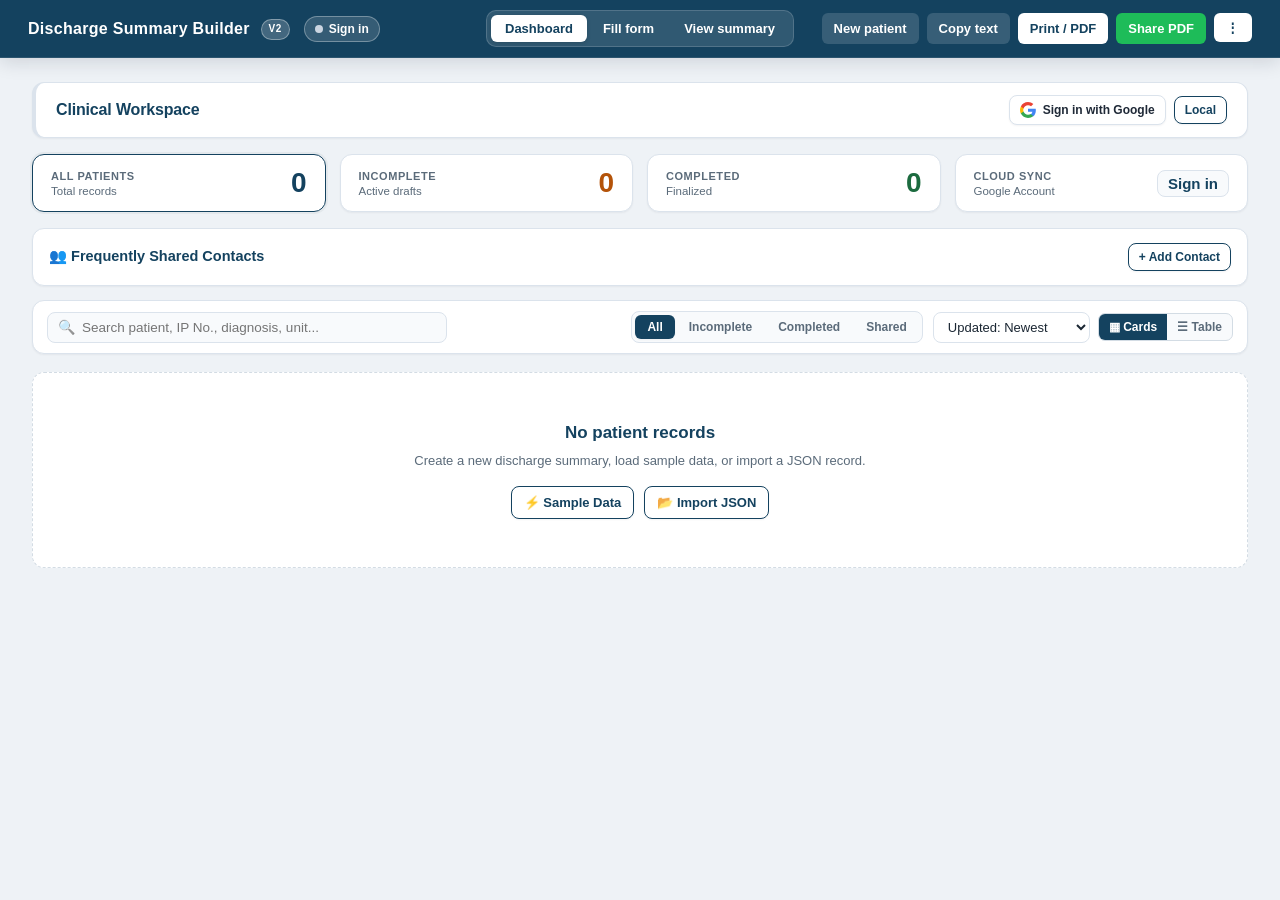
==== commit 1f876bdd: "Simplify dashboard/form/summary bars, add Custom Color Maker, zero-SQL sharing fallback, and cycling" ====
--- a/index.html
+++ b/index.html
@@ -14,10 +14,10 @@
   <link rel="apple-touch-icon" sizes="180x180" href="icon-192.png">
   <link rel="icon" href="icon-192.png">
   <title>DS Builder v2 — Dashboard &amp; Discharge Summary</title>
-  <link rel="stylesheet" href="styles.css?v=13">
+  <link rel="stylesheet" href="styles.css?v=16">
   <script src="html2pdf.bundle.min.js"></script>
-  <script src="supabase.min.js?v=13"></script>
-  <script src="supabase-config.js?v=13"></script>
+  <script src="supabase.min.js?v=16"></script>
+  <script src="supabase-config.js?v=16"></script>
 </head>
 
 <body>
@@ -45,19 +45,13 @@
           <button class="menu-btn" id="menuBtn" onclick="toggleMenu()" title="More options">⋮</button>
           <div class="menu-dropdown" id="menuDropdown">
 
-            <div class="menu-label">Cloud &amp; Dashboard</div>
-            <div class="menu-tile-grid cols-4">
-              <button type="button" class="menu-tile" onclick="showTab('dashboard');closeMenu()" title="Patient Dashboard">
-                <span class="tile-icon">🏠</span><span class="tile-label">Home</span>
-              </button>
+            <div class="menu-label">Cloud &amp; Sync</div>
+            <div class="menu-tile-grid cols-2">
               <button type="button" class="menu-tile" onclick="saveCurrentRecordNow(true);closeMenu()" title="Save current patient draft">
                 <span class="tile-icon">💾</span><span class="tile-label">Save</span>
               </button>
               <button type="button" class="menu-tile" onclick="syncNow(true);closeMenu()" title="Sync with Supabase">
                 <span class="tile-icon">☁</span><span class="tile-label">Sync</span>
-              </button>
-              <button type="button" class="menu-tile" onclick="openAuthOrAccount();closeMenu()" title="Account / Sign in">
-                <span class="tile-icon">👤</span><span class="tile-label">Account</span>
               </button>
             </div>
 
@@ -82,25 +76,13 @@
               </button>
             </div>
 
-            <div class="menu-label">Patient Draft &amp; Output</div>
-            <div class="menu-tile-grid cols-3">
+            <div class="menu-label">Patient Draft</div>
+            <div class="menu-tile-grid cols-2">
               <button type="button" class="menu-tile" onclick="importDraft();closeMenu()" title="Import patient draft (.json)">
                 <span class="tile-icon">📂</span><span class="tile-label">Import Draft</span>
               </button>
               <button type="button" class="menu-tile" onclick="exportDraft();closeMenu()" title="Export patient draft (.json)">
                 <span class="tile-icon">📤</span><span class="tile-label">Export Draft</span>
-              </button>
-              <button type="button" class="menu-tile" onclick="copyText();closeMenu()" title="Copy summary text">
-                <span class="tile-icon">📋</span><span class="tile-label">Copy Text</span>
-              </button>
-              <button type="button" class="menu-tile" onclick="checkAndPrint();closeMenu()" title="Print / Save PDF">
-                <span class="tile-icon">🖨️</span><span class="tile-label">Print / PDF</span>
-              </button>
-              <button type="button" class="menu-tile" onclick="shareDoc();closeMenu()" title="Share PDF via WhatsApp, Email, etc.">
-                <span class="tile-icon">📲</span><span class="tile-label">Share PDF</span>
-              </button>
-              <button type="button" class="menu-tile" onclick="newSummary();closeMenu()" title="New patient">
-                <span class="tile-icon">🆕</span><span class="tile-label">New Patient</span>
               </button>
             </div>
 
@@ -109,11 +91,7 @@
             <div class="theme-panel" onclick="event.stopPropagation()">
               <div class="theme-mode-row">
                 <span>🎨 Theme</span>
-                <div class="theme-pickers-group">
-                  <input id="themeColor" type="color" value="#14425f" title="Primary color" aria-label="Choose primary theme color" oninput="onThemeColorPickerChange()">
-                  <input id="themeColor2" type="color" value="#0284c7" title="Gradient second color" aria-label="Choose gradient second color" oninput="onThemeColor2PickerChange()">
-                  <button type="button" id="gradToggleBtn" class="grad-toggle-pill" onclick="toggleGradientTheme()">🌈 Gradient</button>
-                </div>
+                <button type="button" id="gradToggleBtn" class="grad-toggle-pill" onclick="toggleGradientTheme()">🌈 Gradient</button>
               </div>
               <div class="theme-swatches" aria-label="Theme presets">
                 <button type="button" class="theme-swatch" title="Classic Navy (Solid)" style="background:#14425f" onclick="selectThemePreset('solid','#14425f','#0284c7')"></button>
@@ -123,6 +101,33 @@
                 <button type="button" class="theme-swatch" title="Sunset Rose (Gradient)" style="background:linear-gradient(135deg,#881337,#e11d48)" onclick="selectThemePreset('gradient','#881337','#e11d48')"></button>
                 <button type="button" class="theme-swatch" title="Midnight Plum (Gradient)" style="background:linear-gradient(135deg,#1e1b4b,#be185d)" onclick="selectThemePreset('gradient','#1e1b4b','#be185d')"></button>
                 <button type="button" class="theme-swatch" title="Slate Steel (Gradient)" style="background:linear-gradient(135deg,#1e293b,#475569)" onclick="selectThemePreset('gradient','#1e293b','#475569')"></button>
+              </div>
+              <div class="custom-color-maker">
+                <div class="custom-maker-head">
+                  <span>Custom Color Maker</span>
+                  <div class="custom-stop-switch" role="group" aria-label="Active custom color stop">
+                    <button type="button" id="stopBtn1" class="custom-stop-btn active" onclick="setCustomStopTarget(1)">1st</button>
+                    <button type="button" id="stopBtn2" class="custom-stop-btn" onclick="setCustomStopTarget(2)">2nd</button>
+                  </div>
+                </div>
+                <div class="custom-color-row">
+                  <div class="custom-color-well">
+                    <input id="themeColor" type="color" value="#14425f" title="Primary color" aria-label="Choose primary theme color" oninput="onThemeColorPickerChange()">
+                    <input id="themeHex1" type="text" class="theme-hex-input" maxlength="7" value="#14425f" aria-label="Primary hex color" oninput="onThemeHexInput(1, this.value)">
+                  </div>
+                  <div class="custom-color-well">
+                    <input id="themeColor2" type="color" value="#0284c7" title="Gradient second color" aria-label="Choose gradient second color" oninput="onThemeColor2PickerChange()">
+                    <input id="themeHex2" type="text" class="theme-hex-input" maxlength="7" value="#0284c7" aria-label="Gradient second hex color" oninput="onThemeHexInput(2, this.value)">
+                  </div>
+                </div>
+                <div class="custom-slider-row">
+                  <label for="themeHueSlider">Hue</label>
+                  <input id="themeHueSlider" type="range" class="theme-hue-slider" min="0" max="360" value="203" aria-label="Custom theme hue" oninput="onThemeSliderChange()">
+                </div>
+                <div class="custom-slider-row">
+                  <label for="themeLightSlider">Shade</label>
+                  <input id="themeLightSlider" type="range" class="theme-light-slider" min="15" max="65" value="23" aria-label="Custom theme shade" oninput="onThemeSliderChange()">
+                </div>
               </div>
             </div>
 
@@ -205,7 +210,7 @@
           <button type="button" class="pill active" data-filter="all" onclick="setDashFilter('all')">All</button>
           <button type="button" class="pill" data-filter="incomplete" onclick="setDashFilter('incomplete')">Incomplete</button>
           <button type="button" class="pill" data-filter="completed" onclick="setDashFilter('completed')">Completed</button>
-          <button type="button" class="pill" data-filter="shared" onclick="setDashFilter('shared')">📨 Shared with me</button>
+          <button type="button" class="pill" data-filter="shared" onclick="setDashFilter('shared')">Shared</button>
         </div>
         <div class="dash-right-controls">
           <select id="dashSort" aria-label="Sort patient summaries" onchange="setDashSort(this.value)">
@@ -219,7 +224,6 @@
             <button type="button" id="viewBtnCards" class="active" onclick="setDashViewMode('cards')" title="Card view">▦ Cards</button>
             <button type="button" id="viewBtnTable" onclick="setDashViewMode('table')" title="Table view">☰ Table</button>
           </div>
-          <button type="button" class="btn dash-new-btn" onclick="newSummary()">+ New Patient</button>
         </div>
       </div>
     </section>
@@ -232,22 +236,9 @@
   <!-- ================= FORM ================= -->
   <div class="wrap" id="formTab" style="display:none">
 
-    <!-- Active Patient Context & Save Bar -->
-    <div class="active-patient-bar no-print" id="activePatientBar">
-      <div class="apb-left">
-        <button type="button" class="btn sm out" onclick="showTab('dashboard')">← Dashboard</button>
-        <div class="apb-info">
-          <div class="apb-title" id="activePatientTitle">New Patient Draft</div>
-          <div class="apb-meta" id="activePatientMeta">Auto-save ready</div>
-        </div>
-      </div>
-      <div class="apb-right">
-        <button type="button" class="status-toggle-btn incomplete" id="activeStatusBtn" onclick="toggleActiveStatus()" title="Click to toggle Incomplete / Completed">
-          <span id="activeStatusText">Incomplete</span>
-        </button>
-        <button type="button" class="btn sm out" onclick="openSharePatientModal(currentRecordId)" title="Share patient details to another Google-signed-in doctor">📤 Share Patient</button>
-        <button type="button" class="btn sm" onclick="saveCurrentRecordNow(true)">💾 Save</button>
-      </div>
+    <!-- Active Patient Save Bar -->
+    <div class="active-patient-bar form-save-bar no-print" id="activePatientBar">
+      <button type="button" class="btn sm" onclick="saveCurrentRecordNow(true)">💾 Save</button>
     </div>
 
     <details class="card" data-clear="setup">
@@ -257,7 +248,6 @@
         <div style="display:flex;gap:8px;flex-wrap:wrap">
           <button type="button" class="btn" onclick="saveDefaults()">Save as my defaults</button>
           <button type="button" class="btn out" onclick="openTemplatesModal()">🗂 Manage Templates (<span id="savedTplCountBadge">0</span>)</button>
-          <button type="button" class="btn out" onclick="newSummary()">New patient (keep defaults)</button>
         </div>
 
         <div class="tpl-save-bar">
@@ -678,23 +668,8 @@
   <!-- ================= SUMMARY ================= -->
   <div class="wrap" id="summaryTab">
     <div class="active-patient-bar summary-bar no-print" id="summaryActiveBar">
-      <div class="apb-left">
-        <button type="button" class="btn sm out" onclick="showTab('dashboard')">← Dashboard</button>
-        <button type="button" class="btn sm out" onclick="showTab('form')">✎ Edit Form</button>
-        <span class="apb-summary-name" id="summaryPatientTitle">Patient Summary</span>
-      </div>
-      <div class="apb-right">
-        <div class="summary-add-sec-wrap" id="summaryAddSecWrap">
-          <button type="button" class="btn sm out" id="summaryAddSecBtn" onclick="toggleAddSectionMenu(event)">+ Add Section</button>
-          <div class="summary-add-sec-menu" id="summaryAddSecMenu" role="menu"></div>
-        </div>
-        <button type="button" class="btn sm out" onclick="refitSummaryPages()" title="Re-fit edited content across A4 pages">⟳ Re-fit A4</button>
-        <button type="button" class="status-toggle-btn incomplete" id="summaryStatusBtn" onclick="toggleActiveStatus()">
-          <span id="summaryStatusText">Incomplete</span>
-        </button>
-        <button type="button" class="btn sm out" onclick="openSharePatientModal(currentRecordId)" title="Share patient details to another Google-signed-in doctor">📤 Share Patient</button>
-        <button type="button" class="btn sm" onclick="saveCurrentRecordNow(true)">💾 Save</button>
-      </div>
+      <button type="button" class="btn sm out" id="refitA4Btn" onclick="refitSummaryPages()" title="Cycle A4 fitting algorithm">⟳ Re-fit A4</button>
+      <button type="button" class="btn sm" onclick="saveCurrentRecordNow(true)">💾 Save</button>
     </div>
     <div class="pagebanner no-print" id="pageBanner" style="display:none"></div>
     <div class="paper" id="paper"></div>
@@ -750,7 +725,7 @@
     </div>
   </div>
 
-  <script src="app.js?v=13"></script>
+  <script src="app.js?v=16"></script>
 </body>
 
 </html>
--- a/styles.css
+++ b/styles.css
@@ -1440,6 +1440,54 @@
 
     .paper.compact .two-col {
       gap: 10px
+    }
+
+    /* ---------- Algorithmic A4 Auto-Fit Variables ---------- */
+    .paper.algo-custom .sec {
+      margin-top: var(--fit-sec-margin, 10px);
+    }
+
+    .paper.algo-custom .sec h3 {
+      font-size: calc(13.5px * var(--fit-font-scale, 1));
+      margin-bottom: var(--fit-h3-margin, 4px);
+    }
+
+    .paper.algo-custom .content,
+    .paper.algo-custom li,
+    .paper.algo-custom .prev-table,
+    .paper.algo-custom .adv-item {
+      font-size: calc(13.5px * var(--fit-font-scale, 1));
+      line-height: var(--fit-line-height, 1.42);
+    }
+
+    .paper.algo-custom .prev-table th,
+    .paper.algo-custom .prev-table td {
+      padding: var(--fit-cell-pad, 3px 5px);
+    }
+
+    .paper.algo-custom .pt-grid {
+      margin: calc(10px * var(--fit-font-scale, 1)) 0 calc(6px * var(--fit-font-scale, 1));
+      font-size: calc(13.5px * var(--fit-font-scale, 1));
+      gap: calc(4px * var(--fit-font-scale, 1)) 14px;
+    }
+
+    .paper.algo-custom .doc-head {
+      margin-bottom: calc(8px * var(--fit-font-scale, 1));
+      padding-bottom: calc(8px * var(--fit-font-scale, 1));
+    }
+
+    .paper.algo-custom .doc-head .college {
+      font-size: calc(18px * var(--fit-font-scale, 1));
+    }
+
+    .paper.algo-custom .doc-head .addr,
+    .paper.algo-custom .doc-head .dept {
+      font-size: calc(13px * var(--fit-font-scale, 1));
+    }
+
+    .paper.algo-custom .sign-row {
+      margin-top: var(--fit-sign-margin, 32px);
+      font-size: calc(13.5px * var(--fit-font-scale, 1));
     }
 
     /* ---------- Menu dropdown ---------- */
@@ -2509,6 +2557,13 @@
   flex-wrap: wrap;
 }
 
+.active-patient-bar.form-save-bar,
+.active-patient-bar.summary-bar {
+  justify-content: flex-end;
+  gap: 8px;
+  padding: 8px 12px;
+}
+
 .active-patient-bar.summary-bar {
   max-width: min(210mm, 100%);
   width: 100%;
@@ -2892,6 +2947,154 @@
 
 .theme-swatch.active {
   box-shadow: 0 0 0 2px var(--primary);
+}
+
+/* Custom Color Maker */
+.custom-color-maker {
+  display: flex;
+  flex-direction: column;
+  gap: 8px;
+  margin-top: 2px;
+  padding: 9px 10px;
+  background: var(--surface-subtle);
+  border: 1px solid var(--border-subtle);
+  border-radius: var(--radius-md);
+}
+
+.custom-maker-head {
+  display: flex;
+  align-items: center;
+  justify-content: space-between;
+  gap: 8px;
+  font-size: 11px;
+  font-weight: 700;
+  color: var(--muted);
+}
+
+.custom-stop-switch {
+  display: inline-flex;
+  align-items: center;
+  gap: 4px;
+}
+
+#menuDropdown .custom-stop-btn {
+  display: inline-flex !important;
+  align-items: center;
+  justify-content: center;
+  width: auto !important;
+  padding: 2px 8px !important;
+  border: 1px solid var(--line) !important;
+  border-radius: 999px !important;
+  background: #fff !important;
+  color: var(--ink) !important;
+  font-size: 10.5px !important;
+  font-weight: 700 !important;
+  cursor: pointer;
+}
+
+#menuDropdown .custom-stop-btn.active {
+  background: var(--primary-bg, var(--primary)) !important;
+  border-color: var(--primary) !important;
+  color: #fff !important;
+}
+
+.custom-color-row {
+  display: grid;
+  grid-template-columns: repeat(2, minmax(0, 1fr));
+  gap: 6px;
+}
+
+.custom-color-well {
+  display: flex;
+  align-items: center;
+  gap: 6px;
+  background: #fff;
+  border: 1px solid var(--line);
+  border-radius: 6px;
+  padding: 3px 6px 3px 3px;
+}
+
+.custom-color-well input[type="color"] {
+  flex: 0 0 24px;
+  width: 24px;
+  height: 24px;
+  padding: 0;
+  border: 0;
+  border-radius: 4px;
+  background: transparent;
+  cursor: pointer;
+}
+
+#menuDropdown .theme-hex-input {
+  width: 100%;
+  min-width: 0;
+  border: 0 !important;
+  background: transparent !important;
+  padding: 2px 0 !important;
+  font-family: ui-monospace, SFMono-Regular, Menlo, Monaco, Consolas, monospace;
+  font-size: 12px !important;
+  font-weight: 600;
+  color: var(--ink);
+  outline: none !important;
+  box-shadow: none !important;
+}
+
+.custom-slider-row {
+  display: flex;
+  align-items: center;
+  gap: 8px;
+}
+
+.custom-slider-row label {
+  flex: 0 0 38px;
+  font-size: 11px;
+  font-weight: 700;
+  color: var(--muted);
+  margin: 0;
+}
+
+.theme-hue-slider,
+.theme-light-slider {
+  -webkit-appearance: none;
+  appearance: none;
+  flex: 1 1 auto;
+  height: 10px;
+  border-radius: 999px;
+  border: 1px solid rgba(15, 23, 42, 0.14);
+  outline: none;
+  cursor: pointer;
+}
+
+.theme-hue-slider {
+  background: linear-gradient(to right, #ff0000 0%, #ffff00 17%, #00ff00 33%, #00ffff 50%, #0000ff 67%, #ff00ff 83%, #ff0000 100%);
+}
+
+.theme-light-slider {
+  background: linear-gradient(to right, hsl(203, 78%, 15%), hsl(203, 78%, 40%), hsl(203, 78%, 65%));
+}
+
+.theme-hue-slider::-webkit-slider-thumb,
+.theme-light-slider::-webkit-slider-thumb {
+  -webkit-appearance: none;
+  appearance: none;
+  width: 16px;
+  height: 16px;
+  border-radius: 50%;
+  background: #fff;
+  border: 2px solid var(--primary);
+  box-shadow: 0 1px 3px rgba(0, 0, 0, 0.3);
+  cursor: pointer;
+}
+
+.theme-hue-slider::-moz-range-thumb,
+.theme-light-slider::-moz-range-thumb {
+  width: 16px;
+  height: 16px;
+  border-radius: 50%;
+  background: #fff;
+  border: 2px solid var(--primary);
+  box-shadow: 0 1px 3px rgba(0, 0, 0, 0.3);
+  cursor: pointer;
 }
 
 /* Saved Templates Manager UI */
@@ -3923,6 +4126,16 @@
   margin-bottom: 10px;
 }
 
+.contacts-header.compact {
+  margin-bottom: 0;
+}
+
+.btn.out.active-local-btn {
+  background: var(--primary-soft);
+  border-color: var(--primary);
+  color: var(--primary);
+}
+
 .contacts-header h3 {
   margin: 0;
   font-size: 14.5px;
@@ -4169,15 +4382,57 @@
   gap: 6px;
 }
 
+@media (max-width: 768px) {
+  .dash-wrap button,
+  .modal-card button {
+    -webkit-tap-highlight-color: transparent;
+  }
+
+  .dash-search-box input,
+  .contacts-add-bar input,
+  .share-email-row input,
+  .dash-right-controls select {
+    font-size: 16px;
+  }
+
+  .dash-filter-pills {
+    flex-wrap: nowrap;
+    overflow-x: auto;
+    -webkit-overflow-scrolling: touch;
+    scrollbar-width: none;
+  }
+
+  .dash-filter-pills::-webkit-scrollbar {
+    display: none;
+  }
+
+  .dash-filter-pills .pill {
+    white-space: nowrap;
+    flex: 1 0 auto;
+    text-align: center;
+  }
+}
+
 @media (max-width: 620px) {
+  .dash-wrap {
+    padding: 10px max(8px, env(safe-area-inset-right, 8px)) calc(24px + env(safe-area-inset-bottom, 0px)) max(8px, env(safe-area-inset-left, 8px));
+  }
+
   .dash-contacts-card {
-    padding: 12px;
+    padding: 10px 12px;
   }
 
   .contacts-grid {
     grid-template-columns: 1fr;
   }
 
+  .dash-hero-actions button,
+  .contacts-header button,
+  .contact-actions .btn.sm,
+  .pc-actions .btn.sm {
+    min-height: 36px;
+  }
+
   .share-email-row {
     flex-direction: column;
   }
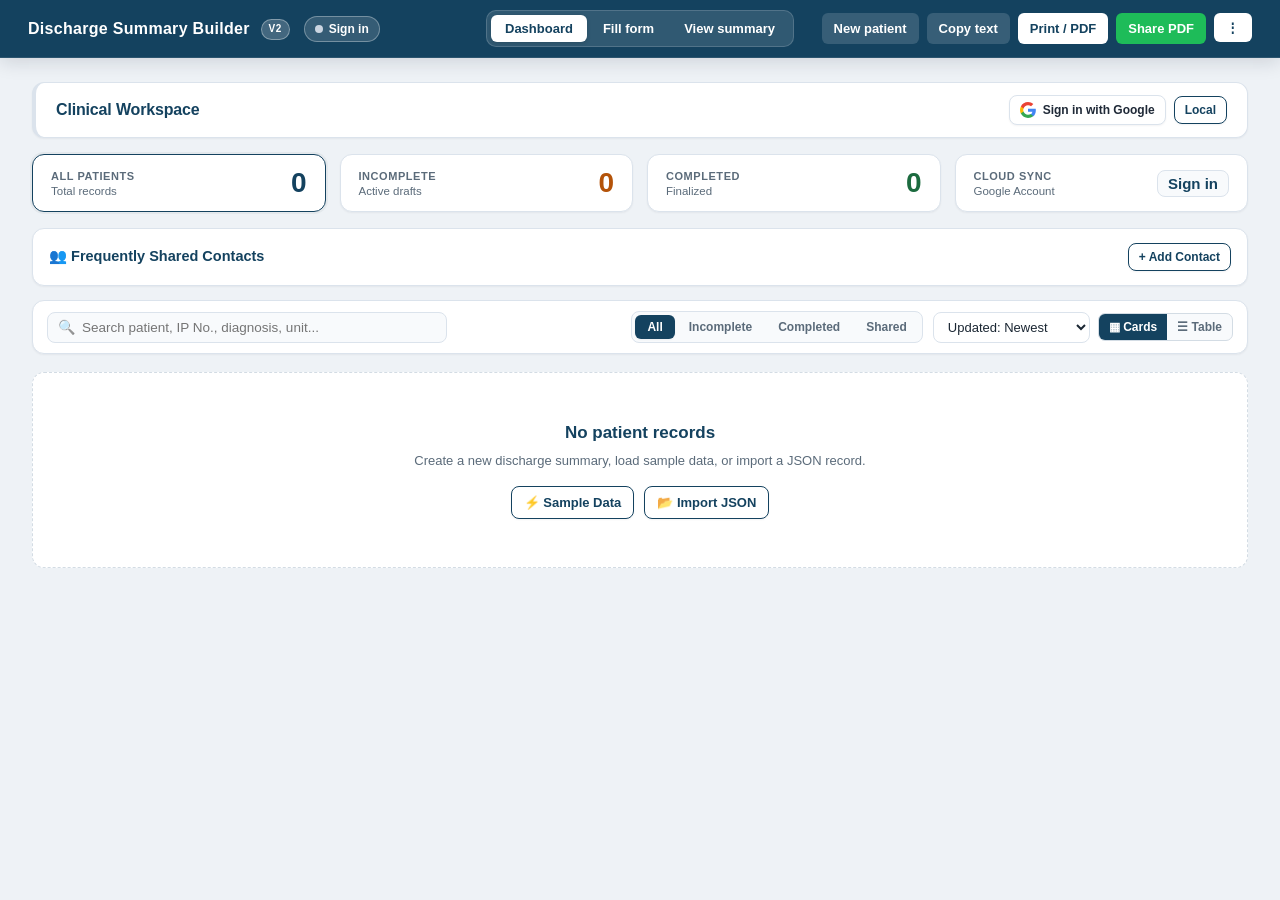
==== commit 3205227a: "Add Privacy Policy, Terms of Service, MIT License, and update README" ====
--- a/index.html
+++ b/index.html
@@ -148,10 +148,14 @@
             </div>
 
             <div class="menu-footer">
-              <a href="templates/" target="_blank" class="menu-footer-link">🗂 Template library <span class="beta-tag">BETA</span></a>
-              <a href="https://github.com/syed98hafiz/dsum" target="_blank" rel="noopener noreferrer" class="gh-subtle-link" title="GitHub Repository" aria-label="GitHub Repository">
-                <svg viewBox="0 0 16 16" width="16" height="16" fill="currentColor" aria-hidden="true"><path d="M8 0C3.58 0 0 3.58 0 8c0 3.54 2.29 6.53 5.47 7.59.4.07.55-.17.55-.38 0-.19-.01-.82-.01-1.49-2.01.37-2.53-.49-2.69-.94-.09-.23-.48-.94-.82-1.13-.28-.15-.68-.52-.01-.53.63-.01 1.08.58 1.23.82.72 1.21 1.87.87 2.33.66.07-.52.28-.87.51-1.07-1.78-.2-3.64-.89-3.64-3.95 0-.87.31-1.59.82-2.15-.08-.2-.36-1.02.08-2.12 0 0 .67-.21 2.2.82.64-.18 1.32-.27 2-.27s1.36.09 2 .27c1.53-1.04 2.2-.82 2.2-.82.44 1.1.16 1.92.08 2.12.51.56.82 1.27.82 2.15 0 3.07-1.87 3.75-3.65 3.95.29.25.54.73.54 1.48 0 1.07-.01 1.93-.01 2.2 0 .21.15.46.55.38A8.01 8.01 0 0 0 16 8c0-4.42-3.58-8-8-8Z"/></svg>
-              </a>
+              <a href="templates/" target="_blank" class="menu-footer-link">🗂 Templates <span class="beta-tag">BETA</span></a>
+              <div style="display:inline-flex;align-items:center;gap:6px">
+                <a href="privacy.html" target="_blank" rel="noopener" class="menu-footer-link">Privacy</a>
+                <a href="terms.html" target="_blank" rel="noopener" class="menu-footer-link">Terms</a>
+                <a href="https://github.com/syed98hafiz/dsum" target="_blank" rel="noopener noreferrer" class="gh-subtle-link" title="GitHub Repository" aria-label="GitHub Repository">
+                  <svg viewBox="0 0 16 16" width="16" height="16" fill="currentColor" aria-hidden="true"><path d="M8 0C3.58 0 0 3.58 0 8c0 3.54 2.29 6.53 5.47 7.59.4.07.55-.17.55-.38 0-.19-.01-.82-.01-1.49-2.01.37-2.53-.49-2.69-.94-.09-.23-.48-.94-.82-1.13-.28-.15-.68-.52-.01-.53.63-.01 1.08.58 1.23.82.72 1.21 1.87.87 2.33.66.07-.52.28-.87.51-1.07-1.78-.2-3.64-.89-3.64-3.95 0-.87.31-1.59.82-2.15-.08-.2-.36-1.02.08-2.12 0 0 .67-.21 2.2.82.64-.18 1.32-.27 2-.27s1.36.09 2 .27c1.53-1.04 2.2-.82 2.2-.82.44 1.1.16 1.92.08 2.12.51.56.82 1.27.82 2.15 0 3.07-1.87 3.75-3.65 3.95.29.25.54.73.54 1.48 0 1.07-.01 1.93-.01 2.2 0 .21.15.46.55.38A8.01 8.01 0 0 0 16 8c0-4.42-3.58-8-8-8Z"/></svg>
+                </a>
+              </div>
             </div>
           </div>
         </div>
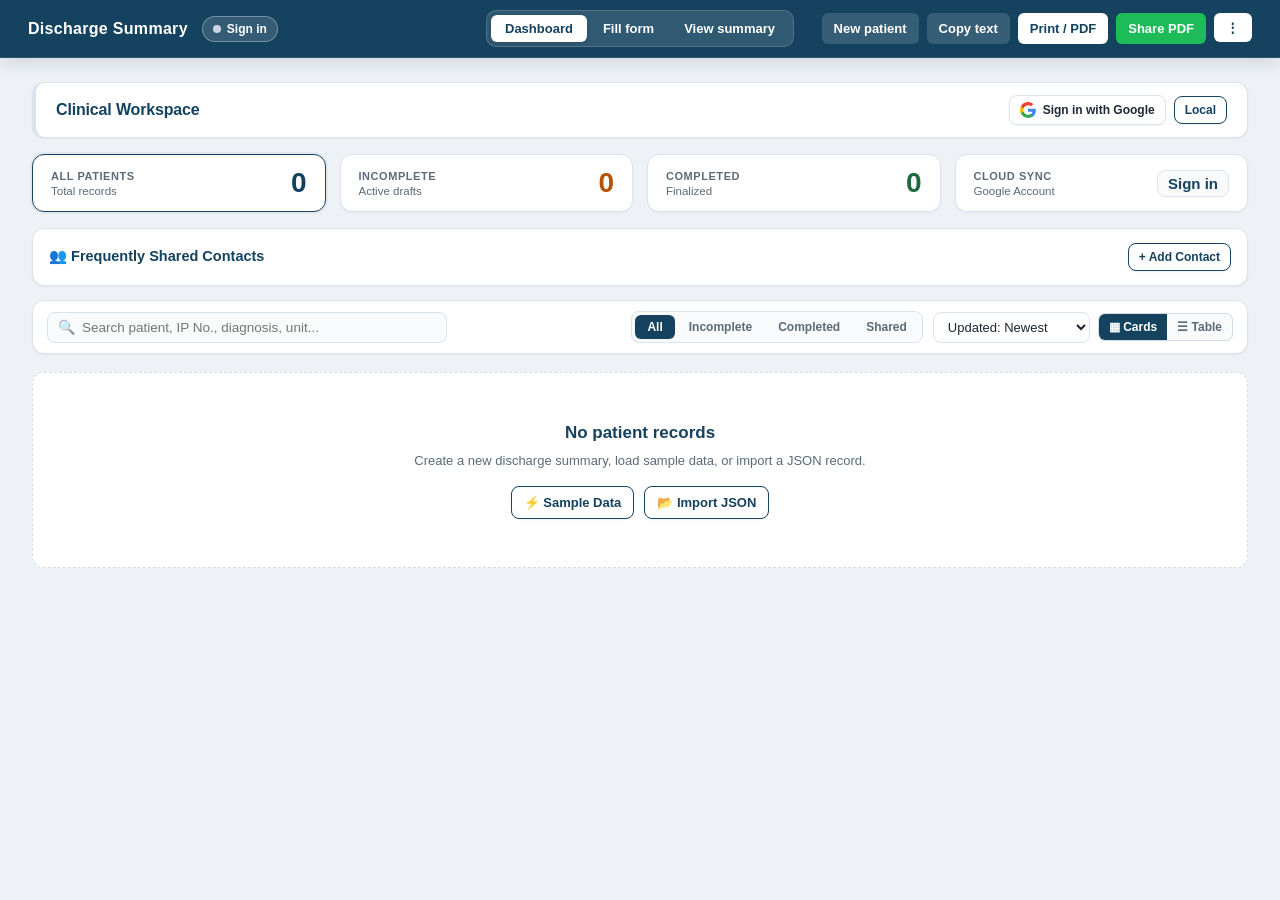
==== commit c747b954: "Rename heading to Discharge Summary, add robots.txt/sitemap/SEO metadata, and organize root files in" ====
--- a/index.html
+++ b/index.html
@@ -7,24 +7,48 @@
   <meta name="mobile-web-app-capable" content="yes">
   <meta name="apple-mobile-web-app-capable" content="yes">
   <meta name="apple-mobile-web-app-status-bar-style" content="default">
-  <meta name="apple-mobile-web-app-title" content="DS Builder v2">
+  <meta name="apple-mobile-web-app-title" content="Discharge Summary">
   <meta name="format-detection" content="telephone=no">
+  <meta name="description" content="Discharge Summary (dsum.shop) — Offline-first clinical workspace for creating A4 medical discharge summaries, syncing across devices with Google Sign-In, and securely sharing patient details with verified doctors.">
+  <meta name="keywords" content="discharge summary, medical discharge summary, clinical documentation, patient handover, hospital discharge PDF, A4 discharge summary, dsum">
+  <meta name="robots" content="index, follow">
+  <link rel="canonical" href="https://dsum.shop/">
+  <meta property="og:type" content="website">
+  <meta property="og:title" content="Discharge Summary — Clinical Workspace &amp; Patient Handover">
+  <meta property="og:description" content="Offline-first clinical discharge summary workspace with multi-algorithm A4 PDF fitting, Google Sign-In cloud sync, and doctor-to-doctor handover.">
+  <meta property="og:url" content="https://dsum.shop/">
+  <meta property="og:image" content="https://dsum.shop/assets/icon-512.png">
+  <meta name="twitter:card" content="summary">
+  <meta name="twitter:title" content="Discharge Summary">
+  <meta name="twitter:description" content="Offline-first clinical workspace for creating A4 medical discharge summaries and verified doctor-to-doctor patient handover.">
+  <script type="application/ld+json">
+  {
+    "@context": "https://schema.org",
+    "@type": "WebApplication",
+    "name": "Discharge Summary",
+    "alternateName": "dsum",
+    "url": "https://dsum.shop/",
+    "applicationCategory": "MedicalApplication",
+    "operatingSystem": "Web, Android, iOS, macOS, Windows",
+    "description": "Offline-first clinical workspace for drafting, formatting, printing A4 medical discharge summaries, syncing with Google Sign-In, and sharing patient summaries with verified colleagues."
+  }
+  </script>
   <link rel="manifest" href="manifest.json">
-  <link rel="apple-touch-icon" href="icon-192.png">
-  <link rel="apple-touch-icon" sizes="180x180" href="icon-192.png">
-  <link rel="icon" href="icon-192.png">
-  <title>DS Builder v2 — Dashboard &amp; Discharge Summary</title>
-  <link rel="stylesheet" href="styles.css?v=16">
-  <script src="html2pdf.bundle.min.js"></script>
-  <script src="supabase.min.js?v=16"></script>
-  <script src="supabase-config.js?v=16"></script>
+  <link rel="apple-touch-icon" href="assets/icon-192.png">
+  <link rel="apple-touch-icon" sizes="180x180" href="assets/icon-192.png">
+  <link rel="icon" href="assets/icon-192.png">
+  <title>Discharge Summary — Clinical Workspace &amp; Patient Handover</title>
+  <link rel="stylesheet" href="css/styles.css?v=17">
+  <script src="js/html2pdf.bundle.min.js"></script>
+  <script src="js/supabase.min.js?v=17"></script>
+  <script src="js/supabase-config.js?v=17"></script>
 </head>
 
 <body>
 
   <div class="topbar">
     <div class="topbar-left">
-      <h1 class="brand-title">Discharge Summary Builder <span class="v2-pill">v2</span></h1>
+      <h1 class="brand-title">Discharge Summary</h1>
       <button type="button" id="topbarAuthBtn" class="topbar-auth-btn" onclick="openAuthOrAccount()" title="Account &amp; Cloud Sync">
         <span id="topbarAuthDot" class="sync-dot offline"></span>
         <span id="topbarAuthText">Local mode</span>
@@ -729,7 +753,7 @@
     </div>
   </div>
 
-  <script src="app.js?v=16"></script>
+  <script src="js/app.js?v=17"></script>
 </body>
 
 </html>
--- a/css/styles.css
+++ b/css/styles.css
@@ -0,0 +1,4442 @@
+:root {
+      --ink: #1b2733;
+      --muted: #5b6b7a;
+      --primary: #14425f;
+      --primary-accent: #14425f;
+      --primary-bg: #14425f;
+      --primary-soft: #e6eef4;
+      --line: #d3dce4;
+      --chip: #d9e8f2;
+      --chip-ink: #123a54;
+      --danger: #b0413a;
+      --paper: #ffffff;
+      --bg: #eaeef2;
+    }
+
+    :root[data-theme="slate"] {
+      --primary: #34495e;
+      --primary-soft: #e7ebef;
+      --chip: #dce3e9;
+      --chip-ink: #2f4354;
+    }
+
+    :root[data-theme="forest"] {
+      --primary: #286044;
+      --primary-soft: #e5f0e9;
+      --chip: #d8ebdf;
+      --chip-ink: #205338;
+    }
+
+    :root[data-theme="rose"] {
+      --primary: #70445f;
+      --primary-soft: #f0e6ed;
+      --chip: #ead9e4;
+      --chip-ink: #613b52;
+    }
+
+    * {
+      box-sizing: border-box
+    }
+
+    body {
+      margin: 0;
+      font-family: -apple-system, BlinkMacSystemFont, "Segoe UI", Roboto, Helvetica, Arial, sans-serif;
+      color: var(--ink);
+      background: var(--bg);
+      line-height: 1.45;
+    }
+
+    .topbar {
+      position: sticky;
+      top: 0;
+      z-index: 10;
+      background: var(--primary-bg, var(--primary));
+      color: #fff;
+      display: flex;
+      align-items: center;
+      justify-content: space-between;
+      padding: calc(9px + env(safe-area-inset-top, 0px)) calc(18px + env(safe-area-inset-right, 0px)) 9px calc(18px + env(safe-area-inset-left, 0px));
+      gap: 16px;
+      box-shadow: 0 2px 6px rgba(0, 0, 0, .15);
+    }
+
+    .topbar-left {
+      display: flex;
+      align-items: center;
+      gap: 14px;
+      flex: 0 0 auto;
+    }
+
+    .brand-title {
+      font-size: 16px;
+      margin: 0;
+      font-weight: 700;
+      letter-spacing: .3px;
+      white-space: nowrap;
+    }
+
+    .btn-autofill {
+      border: 1px solid rgba(255, 255, 255, .35);
+      background: rgba(255, 255, 255, .14);
+      color: #fff;
+      padding: 6px 14px;
+      border-radius: 6px;
+      font-size: 12px;
+      font-weight: 700;
+      cursor: pointer;
+      display: inline-flex;
+      align-items: center;
+      gap: 5px;
+      transition: all .15s ease;
+    }
+
+    .btn-autofill:hover {
+      background: #ffd166;
+      color: #14425f;
+      border-color: #ffd166
+    }
+
+    .desktop-only {
+      display: inline-flex
+    }
+
+    @media (max-width:768px) {
+      .desktop-only {
+        display: none !important
+      }
+
+      .btn-autofill {
+        display: none !important
+      }
+    }
+
+    .topbar-right {
+      display: flex;
+      align-items: center;
+      gap: 12px;
+      flex: 0 0 auto;
+    }
+
+    .tabs {
+      display: flex;
+      background: rgba(255, 255, 255, .15);
+      border-radius: 8px;
+      padding: 3px
+    }
+
+    .tabs button {
+      border: 0;
+      background: transparent;
+      color: #fff;
+      padding: 7px 14px;
+      border-radius: 6px;
+      font-size: 14px;
+      font-weight: 600;
+      cursor: pointer;
+    }
+
+    .tabs button.active {
+      background: #fff;
+      color: var(--primary)
+    }
+
+    .actions {
+      display: flex;
+      gap: 8px
+    }
+
+    .actions button {
+      border: 0;
+      background: #fff;
+      color: var(--primary);
+      padding: 8px 12px;
+      border-radius: 6px;
+      font-size: 13px;
+      font-weight: 600;
+      cursor: pointer;
+    }
+
+    .actions button.ghost {
+      background: rgba(255, 255, 255, .15);
+      color: #fff
+    }
+
+    .actions button.share-btn {
+      background: #1ebc59;
+      color: #fff;
+    }
+
+    .actions button.share-btn:hover {
+      background: #17a34c;
+    }
+
+    .btn-text-short {
+      display: none;
+    }
+
+    .wrap {
+      max-width: 820px;
+      margin: 0 auto;
+      padding: 14px;
+      padding-bottom: calc(24px + env(safe-area-inset-bottom, 0px));
+      -webkit-overflow-scrolling: touch;
+    }
+
+    /* ---------- FORM ---------- */
+    .card {
+      background: #fff;
+      border: 1px solid var(--line);
+      border-radius: 10px;
+      margin-bottom: 14px;
+      overflow: hidden;
+    }
+
+    .card>summary {
+      list-style: none;
+      cursor: pointer;
+      padding: 12px 14px;
+      font-weight: 700;
+      font-size: 14px;
+      color: var(--primary);
+      background: var(--primary-soft);
+      display: flex;
+      align-items: center;
+      gap: 8px;
+    }
+
+    .section-number {
+      flex: 0 0 auto;
+      min-width: 24px;
+    }
+
+    .section-clear {
+      margin-left: auto;
+      border: 1px solid var(--line);
+      background: #fff;
+      color: var(--danger);
+      padding: 3px 8px;
+      border-radius: 5px;
+      font-size: 11px;
+      font-weight: 700;
+      cursor: pointer;
+    }
+
+    .section-clear:hover {
+      background: #fff4f3;
+    }
+
+    .card>summary::-webkit-details-marker {
+      display: none
+    }
+
+    .card>summary::before {
+      content: "▸";
+      font-size: 12px;
+      transition: transform .15s
+    }
+
+    .card[open]>summary::before {
+      transform: rotate(90deg)
+    }
+
+    .card.not-in-summary {
+      opacity: .58;
+    }
+
+    .card.not-in-summary>summary {
+      background: #e1e5e9;
+      color: #66737e;
+    }
+
+    .include-toggle {
+      display: inline-flex;
+      align-items: center;
+      gap: 4px;
+      margin: 0 0 0 auto;
+      color: inherit;
+      font-size: 11px;
+      font-weight: 600;
+      cursor: pointer;
+      user-select: none;
+    }
+
+    .include-toggle input {
+      width: auto;
+      margin: 0;
+      accent-color: var(--primary);
+      cursor: pointer;
+    }
+
+    .empty-lines-wrap {
+      display: inline-flex;
+      align-items: center;
+      gap: 2px;
+      margin-left: 3px;
+      font-size: 11px;
+      font-weight: normal;
+      color: var(--muted);
+      cursor: default;
+      user-select: none;
+    }
+
+    .empty-lines-input {
+      width: 32px;
+      height: 20px;
+      padding: 0 2px;
+      border: 1px solid var(--line);
+      border-radius: 4px;
+      font-size: 11px;
+      font-family: inherit;
+      text-align: center;
+      background: #fff;
+      color: var(--ink);
+      box-sizing: border-box;
+      -moz-appearance: textfield;
+      appearance: textfield;
+    }
+
+    .empty-lines-input::-webkit-outer-spin-button,
+    .empty-lines-input::-webkit-inner-spin-button {
+      -webkit-appearance: none;
+      margin: 0;
+    }
+
+    .empty-lines-input:focus {
+      outline: none;
+      border-color: var(--primary);
+      box-shadow: 0 0 0 2px var(--primary-soft);
+    }
+
+    .lines-unit {
+      font-size: 10px;
+      color: var(--muted);
+      line-height: 1;
+    }
+
+    .empty-lines-space {
+      width: 100%;
+      box-sizing: border-box;
+    }
+
+    .empty-lines-wrap + .section-clear,
+    .include-toggle + .section-clear {
+      margin-left: 6px;
+    }
+
+    .card .body {
+      padding: 14px
+    }
+
+    label {
+      display: block;
+      font-size: 12px;
+      font-weight: 600;
+      color: var(--muted);
+      margin: 0 0 4px
+    }
+
+    input[type=text],
+    input[type=date],
+    textarea,
+    select {
+      width: 100%;
+      padding: 9px 10px;
+      border: 1px solid var(--line);
+      border-radius: 7px;
+      font-size: 15px;
+      font-family: inherit;
+      color: var(--ink);
+      background: #fff;
+    }
+
+    textarea {
+      resize: vertical;
+      min-height: 70px
+    }
+
+    input:focus,
+    textarea:focus,
+    select:focus {
+      outline: 2px solid var(--primary);
+      outline-offset: -1px;
+      border-color: var(--primary)
+    }
+
+    .row {
+      display: flex;
+      gap: 10px;
+      flex-wrap: wrap;
+      margin-bottom: 12px
+    }
+
+    .row>div {
+      flex: 1;
+      min-width: 130px
+    }
+
+    .field {
+      margin-bottom: 12px
+    }
+
+    .hint {
+      font-size: 11px;
+      color: var(--muted);
+      margin-top: 4px
+    }
+
+    .btn {
+      border: 1px solid var(--primary);
+      background: var(--primary);
+      color: #fff;
+      padding: 8px 12px;
+      border-radius: 7px;
+      font-size: 13px;
+      font-weight: 600;
+      cursor: pointer;
+    }
+
+    .btn.sm {
+      padding: 6px 10px;
+      font-size: 12px
+    }
+
+    .btn.out {
+      background: #fff;
+      color: var(--primary)
+    }
+
+    .btn.danger {
+      border-color: var(--danger);
+      background: #fff;
+      color: var(--danger)
+    }
+
+    .chips {
+      display: flex;
+      flex-wrap: wrap;
+      gap: 6px;
+      margin-bottom: 10px
+    }
+
+    .chip {
+      border: 1px solid var(--chip);
+      background: var(--chip);
+      color: var(--chip-ink);
+      padding: 5px 10px;
+      border-radius: 20px;
+      font-size: 12px;
+      cursor: pointer;
+      font-weight: 600;
+    }
+
+    .chip:active {
+      transform: scale(.97)
+    }
+
+    .list {
+      list-style: none;
+      margin: 8px 0 0;
+      padding: 0
+    }
+
+    .list li {
+      display: flex;
+      align-items: center;
+      gap: 8px;
+      padding: 8px 10px;
+      border: 1px solid var(--line);
+      border-radius: 7px;
+      margin-bottom: 6px;
+      font-size: 14px;
+      background: #fafcfe;
+    }
+
+    .list li span {
+      flex: 1
+    }
+
+    .list li button {
+      border: 0;
+      background: transparent;
+      color: var(--danger);
+      font-size: 18px;
+      line-height: 1;
+      cursor: pointer;
+      padding: 0 4px;
+    }
+
+    .addrow {
+      display: flex;
+      gap: 8px;
+      flex-wrap: wrap;
+      align-items: flex-end
+    }
+
+    .addrow>div {
+      flex: 1;
+      min-width: 90px
+    }
+
+    /* investigations editor */
+    .invtable {
+      width: 100%;
+      border-collapse: collapse;
+      font-size: 13px;
+      margin-top: 6px
+    }
+
+    .invtable th,
+    .invtable td {
+      border: 1px solid var(--line);
+      padding: 4px;
+      text-align: center
+    }
+
+    .invtable th {
+      background: var(--primary-soft);
+      color: var(--primary);
+      font-weight: 700
+    }
+
+    .invtable input {
+      padding: 6px;
+      font-size: 13px;
+      text-align: center;
+      border-radius: 5px
+    }
+
+    .invtable .pname input {
+      text-align: left;
+      font-weight: 600
+    }
+
+    .invtable .xbtn {
+      border: 0;
+      background: transparent;
+      color: var(--danger);
+      cursor: pointer;
+      font-size: 16px
+    }
+
+    .inv-controls {
+      display: flex;
+      gap: 8px;
+      flex-wrap: wrap;
+      margin-bottom: 8px
+    }
+
+    /* ---------- PREVIEW & A4 FORMAT ---------- */
+    #summaryTab {
+      display: none;
+      background: #dfe5ec;
+      padding: 20px 10px 40px;
+      height: calc(100vh - 60px);
+      overflow-y: auto;
+    }
+
+    #summaryTab .wrap {
+      max-width: none;
+      padding: 0;
+      margin: 0 auto;
+      display: flex;
+      flex-direction: column;
+      align-items: center;
+    }
+
+    .paper {
+      width: 210mm;
+      max-width: none;
+      margin: 0 auto;
+      color: #111;
+      transform-origin: top center;
+    }
+
+    .paper-page {
+      background: #ffffff;
+      width: 210mm;
+      max-width: none;
+      min-height: 297mm;
+      box-sizing: border-box;
+      padding: 7mm 7mm 8mm;
+      margin: 0 auto 20px;
+      box-shadow: 0 0 0 1px rgba(0, 0, 0, 0.08), 0 8px 24px rgba(0, 0, 0, 0.12), 0 2px 6px rgba(0, 0, 0, 0.06);
+      border-radius: 2px;
+      font-size: 14px;
+      position: relative;
+    }
+
+    .pdf-export-paper {
+      position: static !important;
+      display: block !important;
+      width: 210mm !important;
+      max-width: none !important;
+      padding: 0 !important;
+      margin: 0 !important;
+      box-shadow: none !important;
+      border: 0 !important;
+      background: #ffffff !important;
+      zoom: 1 !important;
+      transform: none !important;
+      opacity: 1 !important;
+    }
+
+    .pdf-export-paper .paper-page {
+      box-sizing: border-box !important;
+      width: 210mm !important;
+      height: 297mm !important;
+      min-height: 297mm !important;
+      max-height: 297mm !important;
+      margin: 0 !important;
+      padding: 7mm 7mm 8mm !important;
+      box-shadow: none !important;
+      border: 0 !important;
+      border-radius: 0 !important;
+      overflow: hidden !important;
+      position: relative !important;
+      page-break-after: auto !important;
+      break-after: auto !important;
+    }
+
+    .pdf-export-paper .paper-page:last-child {
+      page-break-after: auto !important;
+      break-after: auto !important;
+    }
+
+    /* 1.7x enlarged emblem & header */
+    .doc-head {
+      position: relative;
+      text-align: center;
+      border-bottom: 2px solid #111;
+      padding: 0 8px 10px;
+      margin-bottom: 10px;
+      min-height: 108px;
+    }
+
+    .logo-box {
+      position: absolute;
+      left: 0;
+      top: 0;
+      width: 105px;
+      height: 105px;
+      border: none;
+      object-fit: contain;
+      background: transparent;
+    }
+
+    .logo-box.empty {
+      display: flex;
+      align-items: center;
+      justify-content: center;
+      font-size: 9px;
+      color: #b0b0b0;
+      letter-spacing: 1px;
+      border: 1px solid #ccc
+    }
+
+    .head-text {
+      padding: 0 115px
+    }
+
+    .doc-head .college {
+      font-size: 20px;
+      font-weight: 800;
+      letter-spacing: .5px;
+      text-transform: uppercase;
+      line-height: 1.2
+    }
+
+    .doc-head .addr {
+      font-size: 14px;
+      margin-top: 2px;
+      text-transform: uppercase;
+      letter-spacing: .3px
+    }
+
+    .doc-head .dept {
+      font-size: 15px;
+      font-weight: 700;
+      margin-top: 4px;
+      text-transform: uppercase
+    }
+
+    .doc-head .kind {
+      display: inline-block;
+      margin-top: 6px;
+      font-size: 15px;
+      font-weight: 700;
+      border: 1.5px solid #111;
+      padding: 2px 14px;
+      border-radius: 3px;
+      text-transform: uppercase;
+    }
+
+    .pt-grid {
+      display: grid;
+      grid-template-columns: 1.1fr 1fr 1fr;
+      gap: 5px 16px;
+      margin: 12px 0 6px;
+      font-size: 14px;
+      break-inside: avoid;
+      page-break-inside: avoid;
+    }
+
+    .pt-grid div {
+      padding: 2.5px 0;
+      border-bottom: 1px dotted #bbb;
+      min-height: 24px
+    }
+
+    .pt-grid b {
+      display: inline-block;
+      min-width: 68px;
+      font-weight: 700
+    }
+
+    /* Optimized space-occupying section styles */
+    .sec {
+      margin-top: 11px;
+      page-break-inside: auto;
+      break-inside: auto;
+    }
+
+    .sec h3 {
+      font-size: 14px;
+      font-weight: 800;
+      text-transform: uppercase;
+      margin: 0 0 4px;
+      border-bottom: 1.5px solid #111;
+      padding-bottom: 1px;
+      letter-spacing: .5px;
+      display: block;
+      page-break-after: avoid;
+      break-after: avoid;
+    }
+
+    .sec h3 + .content,
+    .sec h3 + ul,
+    .sec h3 + .inv-table-wrap {
+      page-break-before: avoid;
+      break-before: avoid;
+    }
+
+    .sec .content {
+      font-size: 14px;
+      line-height: 1.4;
+      white-space: pre-wrap
+    }
+
+    .sec ul {
+      margin: 3px 0 0;
+      padding-left: 18px;
+      page-break-inside: auto;
+      break-inside: auto
+    }
+
+    .sec ul li {
+      margin-bottom: 1.5px;
+      line-height: 1.35;
+      page-break-inside: avoid;
+      break-inside: avoid
+    }
+
+    .empty {
+      color: #999;
+      font-style: italic
+    }
+
+    /* Two-column layout for side-by-side sections (Past History + Rx History) */
+    .two-col {
+      display: flex;
+      gap: 16px;
+      margin-top: 11px;
+      page-break-inside: auto;
+      break-inside: auto
+    }
+
+    .two-col .col-half {
+      flex: 1;
+      min-width: 0
+    }
+
+    .two-col .col-half .sec {
+      margin-top: 0
+    }
+
+    .content-columns {
+      columns: 2;
+      column-gap: 18px;
+      margin-top: 3px;
+    }
+
+    .content-columns li {
+      min-width: 0;
+      break-inside: avoid;
+      page-break-inside: avoid;
+    }
+
+    /* Investigation table that breaks & flows naturally across pages */
+    .inv-table-wrap {
+      overflow-x: auto;
+      page-break-inside: auto;
+      break-inside: auto
+    }
+
+    .prev-table {
+      width: 100%;
+      border-collapse: collapse;
+      font-size: 13px;
+      margin-top: 3px;
+      page-break-inside: auto;
+      break-inside: auto;
+    }
+
+    .prev-table th,
+    .prev-table td {
+      border: 1px solid #333;
+      padding: 3.5px 6px;
+      text-align: center
+    }
+
+    .prev-table th {
+      background: #f0f0f0;
+      font-weight: 700
+    }
+
+    .prev-table td.pn {
+      text-align: left;
+      font-weight: 600
+    }
+
+    .prev-table thead {
+      display: table-header-group
+    }
+
+    .prev-table tr {
+      page-break-inside: avoid;
+      break-inside: avoid
+    }
+
+    /* Sub-blocks in discharge advice that stay intact individually while letting the section break across pages */
+    .adv-items-group {
+      page-break-inside: auto;
+      break-inside: auto
+    }
+
+    .adv-item {
+      page-break-inside: avoid;
+      break-inside: avoid;
+      line-height: 1.4
+    }
+
+    .med-list {
+      margin: 3px 0 0;
+      padding-left: 18px;
+      page-break-inside: auto;
+      break-inside: auto
+    }
+
+    .med-list li {
+      margin-bottom: 2px;
+      page-break-inside: avoid;
+      break-inside: avoid
+    }
+
+    .sign-row {
+      display: flex;
+      justify-content: space-between;
+      margin-top: 36px;
+      font-size: 14px;
+      page-break-inside: avoid;
+      break-inside: avoid;
+    }
+
+    .sign-row div {
+      text-align: center;
+      border-top: 1px solid #111;
+      padding-top: 5px;
+      min-width: 210px;
+      min-height: 50px;
+    }
+
+    .paper-page.signature-footer-page {
+      position: relative;
+    }
+
+    .sign-row.signature-footer {
+      position: absolute;
+      left: 7mm;
+      right: 7mm;
+      bottom: 7mm;
+      margin-top: 0;
+      z-index: 1;
+    }
+
+    .signature-pin {
+      display: inline-flex;
+      align-items: center;
+      gap: 4px;
+      margin: 0 0 0 auto;
+      color: inherit;
+      font-size: 11px;
+      font-weight: 600;
+      cursor: pointer;
+      white-space: nowrap;
+      user-select: none;
+    }
+
+    .signature-pin input {
+      width: auto;
+      margin: 0;
+      accent-color: var(--primary);
+      cursor: pointer;
+    }
+
+    .signature-pin + .include-toggle {
+      margin-left: 0;
+    }
+
+    /* Visual A4 page break indicator line on screen */
+    .a4-page-guide {
+      position: absolute;
+      left: -7mm;
+      right: -7mm;
+      width: calc(100% + 14mm);
+      height: 32px;
+      background: #dfe5ec;
+      border-top: 1px solid #c7d2dc;
+      border-bottom: 1px solid #c7d2dc;
+      box-shadow: inset 0 2px 4px rgba(0, 0, 0, 0.06);
+      display: flex;
+      align-items: center;
+      justify-content: center;
+      pointer-events: none;
+      z-index: 10;
+    }
+
+    .a4-page-guide-badge {
+      background: #14425f;
+      color: #fff;
+      font-size: 11px;
+      font-weight: 700;
+      padding: 3px 14px;
+      border-radius: 12px;
+      letter-spacing: .6px;
+      box-shadow: 0 2px 6px rgba(0, 0, 0, 0.18);
+      text-transform: uppercase;
+    }
+
+    @media (max-width: 768px) {
+      input[type=text],
+      input[type=date],
+      input[type=email],
+      input[type=password],
+      input[type=url],
+      input[type=search],
+      textarea,
+      select {
+        font-size: 16px !important;
+      }
+    }
+
+    @media (max-width:620px) {
+      .topbar {
+        padding: calc(8px + env(safe-area-inset-top, 0px)) calc(10px + env(safe-area-inset-right, 0px)) 8px calc(10px + env(safe-area-inset-left, 0px));
+        gap: 8px;
+        flex-wrap: wrap
+      }
+
+      .topbar-left {
+        width: 100%;
+        justify-content: space-between
+      }
+
+      .brand-title {
+        font-size: 15px
+      }
+
+      .desktop-only,
+      .btn-autofill {
+        display: none !important
+      }
+
+      .topbar-right {
+        width: 100%;
+        display: flex;
+        flex-direction: column;
+        gap: 6px
+      }
+
+      .tabs {
+        width: 100%;
+        display: flex
+      }
+
+      .tabs button {
+        flex: 1;
+        text-align: center;
+        padding: 7px 10px;
+        font-size: 13.5px
+      }
+
+      .actions {
+        width: 100%;
+        display: flex;
+        justify-content: space-between;
+        gap: 4px;
+      }
+
+      .actions button {
+        flex: 1;
+        padding: 7px 3px;
+        font-size: 11.5px;
+        text-align: center;
+        white-space: nowrap;
+      }
+
+      .actions .menu-wrap {
+        flex: 0 0 auto;
+      }
+
+      .btn-text-full {
+        display: none;
+      }
+
+      .btn-text-short {
+        display: inline;
+      }
+
+      .wrap {
+        padding: 8px;
+        padding-bottom: calc(24px + env(safe-area-inset-bottom, 0px));
+      }
+
+      .card {
+        margin-bottom: 10px;
+        border-radius: 8px
+      }
+
+      .card>summary {
+        padding: 10px 10px;
+        font-size: 13px;
+        gap: 6px;
+      }
+
+      .include-toggle {
+        font-size: 10px;
+      }
+
+      .empty-lines-wrap {
+        margin-left: 2px;
+        gap: 1px;
+      }
+
+      .empty-lines-input {
+        width: 26px;
+        height: 19px;
+        font-size: 10px;
+        padding: 0 1px;
+      }
+
+      .lines-unit {
+        display: none;
+      }
+
+      .signature-pin span {
+        font-size: 10px;
+      }
+
+      .card .body {
+        padding: 10px
+      }
+
+      .paper {
+        width: 210mm;
+        max-width: none;
+        zoom: var(--paper-scale, 1);
+      }
+
+      .paper-page {
+        width: 210mm;
+        max-width: none;
+        min-height: 297mm;
+        padding: 6.825mm 7mm 8mm;
+        margin: 0 auto 10px;
+        font-size: 14px;
+        border-radius: 4px;
+        box-shadow: 0 2px 8px rgba(0, 0, 0, 0.12);
+      }
+
+      .doc-head {
+        display: block;
+        text-align: center;
+        padding: 0 8px 10px;
+        margin-bottom: 10px;
+        min-height: 108px;
+      }
+
+      .logo-box {
+        position: absolute;
+        width: 105px;
+        height: 105px;
+        border: none
+      }
+
+      .head-text {
+        padding: 0 115px;
+        text-align: center
+      }
+
+      .doc-head .college {
+        font-size: 20px;
+        line-height: 1.2
+      }
+
+      .doc-head .addr {
+        font-size: 14px
+      }
+
+      .doc-head .dept {
+        font-size: 15px;
+        margin-top: 4px
+      }
+
+      .doc-head .kind {
+        font-size: 15px;
+        padding: 2px 14px;
+        margin-top: 6px
+      }
+
+      .pt-grid {
+        grid-template-columns: 1.1fr 1fr 1fr;
+        gap: 5px 16px;
+        font-size: 14px;
+        margin: 12px 0 6px
+      }
+
+      .pt-grid div {
+        min-height: 24px;
+        padding: 2.5px 0
+      }
+
+      .pt-grid b {
+        min-width: 68px
+      }
+
+      .vitals-grid {
+        grid-template-columns: repeat(2, 1fr);
+        gap: 8px
+      }
+
+      .addrow>div {
+        min-width: calc(50% - 6px);
+        flex: 1
+      }
+
+      .addrow>div[style*="flex:2"] {
+        min-width: 100%
+      }
+
+      .addrow>div[style*="flex:0"] {
+        min-width: 100%;
+        margin-top: 4px
+      }
+
+      .addrow>div[style*="flex:0"] button {
+        width: 100%;
+        padding: 8px;
+        font-size: 13px
+      }
+
+      .chip {
+        padding: 6px 11px;
+        font-size: 12px
+      }
+
+      .sign-row {
+        margin-top: 36px;
+        font-size: 14px;
+        gap: 10px
+      }
+
+      .sign-row div {
+        min-width: 0;
+        flex: 1
+      }
+
+      /* two-col stacks on mobile paper preview */
+      .two-col {
+        flex-direction: row;
+        gap: 16px
+      }
+
+      .content-columns {
+        columns: 2;
+      }
+
+      /* menu dropdown opens to the left on mobile */
+      .menu-dropdown {
+        right: 0;
+        left: auto;
+        min-width: 180px
+      }
+
+      /* compact the template button on mobile */
+      #btnLocalTemplate {
+        padding: 7px 8px;
+        font-size: 12px
+      }
+    }
+
+    /* ---------- new field types ---------- */
+    .subhead {
+      font-size: 12.5px;
+      font-weight: 700;
+      color: var(--primary);
+      margin: 14px 0 6px;
+      text-transform: uppercase;
+      letter-spacing: .3px
+    }
+
+    .subhead:first-child {
+      margin-top: 0
+    }
+
+    .yn {
+      display: flex;
+      gap: 8px;
+      margin-bottom: 2px
+    }
+
+    .yn button {
+      flex: 1;
+      border: 1px solid var(--line);
+      background: #fff;
+      color: var(--muted);
+      padding: 8px;
+      border-radius: 7px;
+      font-size: 13px;
+      font-weight: 600;
+      cursor: pointer;
+    }
+
+    .yn button.sel {
+      background: var(--primary);
+      color: #fff;
+      border-color: var(--primary)
+    }
+
+    .vitals-grid {
+      display: grid;
+      grid-template-columns: repeat(3, 1fr);
+      gap: 8px 10px;
+      margin-bottom: 12px
+    }
+
+    .vitals-grid>div {
+      min-width: 0
+    }
+
+    .unit-row {
+      display: flex;
+      gap: 8px;
+      align-items: flex-end
+    }
+
+    .unit-row>div {
+      flex: 1;
+      min-width: 70px
+    }
+
+    .inline-btn-field {
+      display: flex;
+      gap: 6px;
+      align-items: flex-end
+    }
+
+    .inline-btn-field input {
+      flex: 1
+    }
+
+    .inline-btn-field button {
+      flex: 0 0 auto
+    }
+
+    .pagebanner {
+      display: flex;
+      align-items: center;
+      gap: 8px;
+      padding: 9px 14px;
+      border-radius: 8px;
+      font-size: 13px;
+      font-weight: 600;
+      margin-bottom: 14px;
+      max-width: 210mm;
+      width: 100%;
+      box-sizing: border-box;
+    }
+
+    .pagebanner.ok {
+      background: #e3f4ea;
+      color: #1c6b3f
+    }
+
+    .pagebanner.warn {
+      background: #fdecea;
+      color: #a4322a
+    }
+
+    .install-btn {
+      display: none
+    }
+
+    /* ---------- Space-occupying compaction levels ---------- */
+    .paper.relaxed .sec {
+      margin-top: 14px
+    }
+
+    .paper.relaxed .sec h3 {
+      font-size: 14.5px;
+      margin-bottom: 6px
+    }
+
+    .paper.relaxed .content,
+    .paper.relaxed li,
+    .paper.relaxed .prev-table {
+      font-size: 14px;
+      line-height: 1.48
+    }
+
+    .paper.relaxed .pt-grid {
+      margin: 14px 0 8px;
+      font-size: 14px;
+      gap: 5px 16px
+    }
+
+    .paper.relaxed .sign-row {
+      margin-top: 48px
+    }
+
+    .paper.compact .sec {
+      margin-top: 6px;
+    }
+
+    .paper.compact .sec h3 {
+      font-size: 12.5px;
+      margin-bottom: 3px;
+    }
+
+    .paper.compact .content,
+    .paper.compact li,
+    .paper.compact .prev-table,
+    .paper.compact .adv-item {
+      font-size: 12px;
+      line-height: 1.30;
+    }
+
+    .paper.compact .prev-table th,
+    .paper.compact .prev-table td {
+      padding: 2px 4px;
+    }
+
+    .paper.compact .doc-head {
+      margin-bottom: 6px;
+      padding-bottom: 6px;
+      min-height: 88px;
+    }
+
+    .paper.compact .logo-box {
+      width: 85px;
+      height: 85px;
+    }
+
+    .paper.compact .head-text {
+      padding: 0 95px;
+    }
+
+    .paper.compact .doc-head .college {
+      font-size: 17px;
+    }
+
+    .paper.compact .pt-grid {
+      margin: 8px 0 4px;
+      font-size: 12px;
+      gap: 3px 12px;
+    }
+
+    .paper.compact .sign-row {
+      margin-top: 20px;
+    }
+
+    .paper.compact .sign-row div {
+      min-height: 44px;
+      padding-top: 4px;
+    }
+
+    .paper.compact2 .sec {
+      margin-top: 4px;
+    }
+
+    .paper.compact2 .sec h3 {
+      font-size: 11.5px;
+      margin-bottom: 2px;
+    }
+
+    .paper.compact2 .content,
+    .paper.compact2 li,
+    .paper.compact2 .prev-table,
+    .paper.compact2 .adv-item {
+      font-size: 11px;
+      line-height: 1.22;
+    }
+
+    .paper.compact2 .prev-table th,
+    .paper.compact2 .prev-table td {
+      padding: 1.5px 3.5px;
+    }
+
+    .paper.compact2 .doc-head {
+      margin-bottom: 4px;
+      padding-bottom: 4px;
+      min-height: 72px;
+    }
+
+    .paper.compact2 .logo-box {
+      width: 70px;
+      height: 70px;
+    }
+
+    .paper.compact2 .head-text {
+      padding: 0 80px;
+    }
+
+    .paper.compact2 .doc-head .college {
+      font-size: 15px;
+    }
+
+    .paper.compact2 .doc-head .addr,
+    .paper.compact2 .doc-head .dept {
+      font-size: 11.5px;
+    }
+
+    .paper.compact2 .pt-grid {
+      margin: 6px 0 3px;
+      font-size: 11px;
+      gap: 2px 10px;
+    }
+
+    .paper.compact2 .sign-row {
+      margin-top: 14px;
+      font-size: 12px;
+    }
+
+    .paper.compact2 .sign-row div {
+      min-height: 38px;
+      padding-top: 3px;
+    }
+
+    .paper.compact2 .two-col {
+      gap: 10px
+    }
+
+    .paper.compact .two-col {
+      gap: 10px
+    }
+
+    /* ---------- Algorithmic A4 Auto-Fit Variables ---------- */
+    .paper.algo-custom .sec {
+      margin-top: var(--fit-sec-margin, 10px);
+    }
+
+    .paper.algo-custom .sec h3 {
+      font-size: calc(13.5px * var(--fit-font-scale, 1));
+      margin-bottom: var(--fit-h3-margin, 4px);
+    }
+
+    .paper.algo-custom .content,
+    .paper.algo-custom li,
+    .paper.algo-custom .prev-table,
+    .paper.algo-custom .adv-item {
+      font-size: calc(13.5px * var(--fit-font-scale, 1));
+      line-height: var(--fit-line-height, 1.42);
+    }
+
+    .paper.algo-custom .prev-table th,
+    .paper.algo-custom .prev-table td {
+      padding: var(--fit-cell-pad, 3px 5px);
+    }
+
+    .paper.algo-custom .pt-grid {
+      margin: calc(10px * var(--fit-font-scale, 1)) 0 calc(6px * var(--fit-font-scale, 1));
+      font-size: calc(13.5px * var(--fit-font-scale, 1));
+      gap: calc(4px * var(--fit-font-scale, 1)) 14px;
+    }
+
+    .paper.algo-custom .doc-head {
+      margin-bottom: calc(8px * var(--fit-font-scale, 1));
+      padding-bottom: calc(8px * var(--fit-font-scale, 1));
+    }
+
+    .paper.algo-custom .doc-head .college {
+      font-size: calc(18px * var(--fit-font-scale, 1));
+    }
+
+    .paper.algo-custom .doc-head .addr,
+    .paper.algo-custom .doc-head .dept {
+      font-size: calc(13px * var(--fit-font-scale, 1));
+    }
+
+    .paper.algo-custom .sign-row {
+      margin-top: var(--fit-sign-margin, 32px);
+      font-size: calc(13.5px * var(--fit-font-scale, 1));
+    }
+
+    /* ---------- Menu dropdown ---------- */
+    .menu-wrap {
+      position: relative
+    }
+
+    .menu-btn {
+      border: 0;
+      background: rgba(255, 255, 255, .15);
+      color: #fff;
+      padding: 8px 12px;
+      border-radius: 6px;
+      font-size: 18px;
+      font-weight: 700;
+      cursor: pointer;
+      line-height: 1;
+      letter-spacing: 1px;
+    }
+
+    .menu-btn:hover {
+      background: rgba(255, 255, 255, .28)
+    }
+
+    .menu-dropdown {
+      display: none;
+      position: absolute;
+      right: 0;
+      top: calc(100% + 6px);
+      background: #fff;
+      border: 1px solid var(--line);
+      border-radius: 10px;
+      box-shadow: 0 8px 24px rgba(0, 0, 0, .18);
+      min-width: 200px;
+      z-index: 200;
+      overflow: hidden;
+    }
+
+    .menu-dropdown.open {
+      display: block
+    }
+
+    .menu-dropdown button,
+    .menu-dropdown a {
+      display: flex;
+      align-items: center;
+      gap: 10px;
+      width: 100%;
+      padding: 12px 16px;
+      border: 0;
+      background: transparent;
+      color: var(--ink);
+      font-size: 14px;
+      font-family: inherit;
+      font-weight: 600;
+      cursor: pointer;
+      text-decoration: none;
+      text-align: left;
+    }
+
+    .menu-dropdown button:hover,
+    .menu-dropdown a:hover {
+      background: var(--primary-soft);
+      color: var(--primary)
+    }
+
+    .theme-picker {
+      display: flex;
+      align-items: center;
+      justify-content: space-between;
+      gap: 12px;
+      padding: 10px 16px;
+      color: var(--ink);
+      font-size: 14px;
+      font-weight: 600;
+      cursor: pointer;
+    }
+
+    .theme-picker input[type="color"] {
+      width: 34px;
+      height: 26px;
+      padding: 0;
+      border: 1px solid var(--line);
+      border-radius: 5px;
+      background: transparent;
+      cursor: pointer;
+    }
+
+    .menu-dropdown hr {
+      border: 0;
+      border-top: 1px solid var(--line);
+      margin: 4px 0
+    }
+
+    .menu-dropdown .menu-label {
+      padding: 6px 16px 2px;
+      font-size: 11px;
+      color: var(--muted);
+      font-weight: 700;
+      letter-spacing: .5px;
+      text-transform: uppercase;
+    }
+
+    .beta-tag {
+      display: inline-block;
+      margin-left: 5px;
+      padding: 1px 5px;
+      border: 1px solid #d6a51d;
+      border-radius: 4px;
+      color: #8a6500;
+      background: #fff7d6;
+      font-size: 9px;
+      font-weight: 800;
+      letter-spacing: .4px;
+      line-height: 1.2;
+      vertical-align: middle;
+    }
+
+    /* ---------- PRINT ---------- */
+    @media print {
+
+      .topbar,
+      #dashboardTab,
+      #formTab,
+      .active-patient-bar,
+      .modal-backdrop,
+      .no-print,
+      .a4-page-guide,
+      .pagebanner {
+        display: none !important
+      }
+
+      #summaryTab {
+        display: block !important;
+        height: auto !important;
+        min-height: 0 !important;
+        overflow: visible !important;
+        padding: 0 !important;
+        background: #fff !important
+      }
+
+      html,
+      body {
+        overflow: visible !important;
+        height: auto !important;
+        min-height: 0 !important;
+        width: 100% !important;
+        margin: 0 !important;
+        padding: 0 !important;
+        background: #fff !important;
+        -webkit-print-color-adjust: exact !important;
+        print-color-adjust: exact !important;
+      }
+
+      *,
+      *::before,
+      *::after {
+        -webkit-print-color-adjust: exact !important;
+        print-color-adjust: exact !important;
+      }
+
+      .wrap {
+        max-width: none !important;
+        padding: 0 !important;
+        margin: 0 !important
+      }
+
+      .paper {
+        display: block !important;
+        visibility: visible !important;
+        width: 210mm !important;
+        max-width: none !important;
+        zoom: 1 !important;
+        transform: none !important;
+        margin: 0 !important;
+        padding: 0 !important;
+      }
+
+      .paper-page {
+        box-sizing: border-box !important;
+        width: 210mm !important;
+        height: 297mm !important;
+        min-height: 297mm !important;
+        max-height: 297mm !important;
+        overflow: hidden !important;
+        border: 0 !important;
+        border-radius: 0 !important;
+        box-shadow: none !important;
+        padding: 7mm 7mm 8mm !important;
+        margin: 0 !important;
+        font-size: 14px;
+        page-break-after: always !important;
+        break-after: page !important;
+        -webkit-column-break-after: always !important;
+        position: relative !important;
+      }
+
+      .paper-page:last-child {
+        page-break-after: auto !important;
+        break-after: auto !important;
+        -webkit-column-break-after: auto !important;
+      }
+
+      .sign-row.signature-footer {
+        position: absolute !important;
+        left: 7mm !important;
+        right: 7mm !important;
+        bottom: 7mm !important;
+        margin: 0 !important;
+      }
+
+      .sec {
+        page-break-inside: auto !important;
+        break-inside: auto !important
+      }
+
+      .sec h3 {
+        display: block !important;
+        page-break-after: avoid !important;
+        break-after: avoid !important
+      }
+
+      .sec h3 + .content,
+      .sec h3 + ul,
+      .sec h3 + .inv-table-wrap {
+        page-break-before: avoid !important;
+        break-before: avoid !important;
+      }
+
+      .sec ul {
+        page-break-inside: auto !important;
+        break-inside: auto !important
+      }
+
+      .sec ul li {
+        page-break-inside: avoid !important;
+        break-inside: avoid !important
+      }
+
+      .inv-table-wrap {
+        overflow: visible !important;
+        page-break-inside: auto !important;
+        break-inside: auto !important
+      }
+
+      .prev-table {
+        page-break-inside: auto !important;
+        break-inside: auto !important
+      }
+
+      .prev-table thead {
+        display: table-header-group !important
+      }
+
+      .prev-table tr {
+        page-break-inside: avoid !important;
+        break-inside: avoid !important
+      }
+
+      .pt-grid,
+      .sign-row {
+        page-break-inside: avoid !important;
+        break-inside: avoid !important
+      }
+
+      .sign-row {
+        margin-bottom: 0;
+      }
+
+      .paper [contenteditable="true"],
+      .paper [contenteditable="true"]:focus,
+      .paper [contenteditable="true"]:hover {
+        background: transparent !important;
+        box-shadow: none !important;
+        outline: none !important;
+      }
+
+      .paper [contenteditable="true"]:empty::before {
+        content: "" !important;
+      }
+
+      .two-col {
+        page-break-inside: auto !important;
+        break-inside: auto !important
+      }
+
+      .adv-items-group,
+      .med-list {
+        page-break-inside: auto !important;
+        break-inside: auto !important
+      }
+
+      .adv-item {
+        page-break-inside: avoid !important;
+        break-inside: avoid !important
+      }
+
+      @page {
+        size: A4 portrait;
+        margin: 0;
+      }
+    }
+
+/* =====================================================================
+   v2 MIRROR: DASHBOARD, SUPABASE AUTH, CLOUD SYNC & RESPONSIVE LAYOUT
+   ===================================================================== */
+
+.v2-pill {
+  display: inline-block;
+  margin-left: 6px;
+  padding: 2px 7px;
+  border-radius: 999px;
+  background: rgba(255, 255, 255, .2);
+  border: 1px solid rgba(255, 255, 255, .35);
+  font-size: 10px;
+  font-weight: 800;
+  letter-spacing: .5px;
+  text-transform: uppercase;
+  vertical-align: middle;
+}
+
+.topbar-auth-btn {
+  display: inline-flex;
+  align-items: center;
+  gap: 6px;
+  border: 1px solid rgba(255, 255, 255, .32);
+  background: rgba(255, 255, 255, .14);
+  color: #fff;
+  padding: 5px 10px;
+  border-radius: 999px;
+  font-size: 12px;
+  font-weight: 600;
+  cursor: pointer;
+  white-space: nowrap;
+  max-width: 210px;
+  overflow: hidden;
+  text-overflow: ellipsis;
+}
+
+.topbar-auth-btn:hover {
+  background: rgba(255, 255, 255, .24);
+}
+
+.sync-dot {
+  width: 8px;
+  height: 8px;
+  border-radius: 50%;
+  flex: 0 0 auto;
+  background: #cbd5e1;
+}
+
+.sync-dot.online {
+  background: #34d399;
+  box-shadow: 0 0 0 2px rgba(52, 211, 153, .28);
+}
+
+.sync-dot.syncing {
+  background: #fbbf24;
+  animation: dsPulse 1.1s infinite ease-in-out;
+}
+
+.sync-dot.offline {
+  background: #cbd5e1;
+}
+
+.sync-dot.error {
+  background: #f87171;
+}
+
+@keyframes dsPulse {
+  0%, 100% { opacity: 1; transform: scale(1); }
+  50% { opacity: .45; transform: scale(1.2); }
+}
+
+input[type=email],
+input[type=password],
+input[type=url],
+input[type=search] {
+  width: 100%;
+  padding: 9px 10px;
+  border: 1px solid var(--line);
+  border-radius: 7px;
+  font-size: 15px;
+  font-family: inherit;
+  color: var(--ink);
+  background: #fff;
+}
+
+/* ---------- Dashboard container & hero ---------- */
+.dash-wrap {
+  max-width: 1120px;
+  margin: 0 auto;
+  padding: 18px 16px calc(32px + env(safe-area-inset-bottom, 0px));
+}
+
+.dash-hero {
+  background: #fff;
+  border: 1px solid var(--line);
+  border-left: 5px solid var(--primary);
+  border-radius: 12px;
+  padding: 16px 18px;
+  display: flex;
+  align-items: center;
+  justify-content: space-between;
+  gap: 16px;
+  flex-wrap: wrap;
+  margin-bottom: 14px;
+  box-shadow: 0 1px 4px rgba(0, 0, 0, .04);
+}
+
+.dash-hero-info h2 {
+  margin: 0 0 4px;
+  font-size: 18px;
+  color: var(--primary);
+  display: flex;
+  align-items: center;
+  gap: 8px;
+  flex-wrap: wrap;
+}
+
+.dash-hero-info p {
+  margin: 0;
+  font-size: 13px;
+  color: var(--muted);
+}
+
+.dash-hero-actions {
+  display: flex;
+  align-items: center;
+  gap: 8px;
+  flex-wrap: wrap;
+}
+
+.role-badge {
+  display: inline-flex;
+  align-items: center;
+  gap: 4px;
+  padding: 2px 9px;
+  border-radius: 999px;
+  font-size: 11px;
+  font-weight: 700;
+  background: var(--primary-soft);
+  color: var(--primary);
+}
+
+.role-badge.ok {
+  background: #e3f4ea;
+  color: #1c6b3f;
+}
+
+.role-badge.warn {
+  background: #fef3c7;
+  color: #92400e;
+}
+
+/* ---------- Inline Auth Card ---------- */
+.dash-auth-card {
+  background: #fff;
+  border: 1px solid var(--line);
+  border-radius: 12px;
+  padding: 18px;
+  margin-bottom: 14px;
+  box-shadow: 0 2px 8px rgba(0, 0, 0, .05);
+}
+
+.auth-grid {
+  display: grid;
+  grid-template-columns: 1.1fr 1.2fr;
+  gap: 20px;
+  align-items: start;
+}
+
+.auth-intro h3 {
+  margin: 0 0 6px;
+  font-size: 17px;
+  color: var(--primary);
+}
+
+.auth-intro p {
+  margin: 0 0 10px;
+  font-size: 13px;
+  color: var(--muted);
+}
+
+.auth-benefits {
+  margin: 0;
+  padding-left: 18px;
+  font-size: 12.5px;
+  color: var(--ink);
+  line-height: 1.65;
+}
+
+.auth-tabs {
+  display: inline-flex;
+  background: var(--primary-soft);
+  padding: 3px;
+  border-radius: 8px;
+  margin-bottom: 12px;
+}
+
+.auth-tabs button {
+  border: 0;
+  background: transparent;
+  color: var(--primary);
+  padding: 6px 14px;
+  border-radius: 6px;
+  font-size: 13px;
+  font-weight: 700;
+  cursor: pointer;
+}
+
+.auth-tabs button.active {
+  background: var(--primary);
+  color: #fff;
+}
+
+.password-wrap {
+  position: relative;
+  display: flex;
+  align-items: center;
+}
+
+.password-wrap input {
+  padding-right: 54px;
+}
+
+.password-toggle {
+  position: absolute;
+  right: 8px;
+  border: 0;
+  background: transparent;
+  color: var(--primary);
+  font-size: 12px;
+  font-weight: 700;
+  cursor: pointer;
+  padding: 4px 6px;
+}
+
+.auth-footer-links {
+  display: flex;
+  align-items: center;
+  justify-content: space-between;
+  gap: 8px;
+  flex-wrap: wrap;
+  margin-top: 10px;
+}
+
+.link-btn {
+  border: 0;
+  background: transparent;
+  color: var(--primary);
+  font-size: 12.5px;
+  font-weight: 600;
+  cursor: pointer;
+  padding: 4px 0;
+  text-decoration: underline;
+}
+
+.auth-msg {
+  padding: 9px 12px;
+  border-radius: 8px;
+  font-size: 12.5px;
+  font-weight: 600;
+  margin-bottom: 10px;
+}
+
+.auth-msg.ok {
+  background: #e3f4ea;
+  color: #1c6b3f;
+  border: 1px solid #b6e3c9;
+}
+
+.auth-msg.err {
+  background: #fdecea;
+  color: #a4322a;
+  border: 1px solid #f5c2be;
+}
+
+.auth-msg.info {
+  background: var(--primary-soft);
+  color: var(--primary);
+  border: 1px solid var(--line);
+}
+
+/* ---------- Guest Migration Banner ---------- */
+.dash-migration-banner {
+  background: #fffbeb;
+  border: 1px solid #fcd34d;
+  border-radius: 10px;
+  padding: 12px 16px;
+  margin-bottom: 14px;
+  display: flex;
+  align-items: center;
+  justify-content: space-between;
+  gap: 12px;
+  flex-wrap: wrap;
+  font-size: 13px;
+  color: #78350f;
+}
+
+/* ---------- Stats Strip ---------- */
+.dash-stats {
+  display: grid;
+  grid-template-columns: repeat(4, 1fr);
+  gap: 10px;
+  margin-bottom: 14px;
+}
+
+.stat-card {
+  border: 1px solid var(--line);
+  background: #fff;
+  border-radius: 10px;
+  padding: 12px 14px;
+  text-align: left;
+  cursor: pointer;
+  display: flex;
+  flex-direction: column;
+  gap: 3px;
+  font-family: inherit;
+  transition: border-color .15s, box-shadow .15s, transform .1s;
+}
+
+.stat-card:hover {
+  border-color: var(--primary);
+  box-shadow: 0 2px 8px rgba(0, 0, 0, .06);
+}
+
+.stat-card.active {
+  border-color: var(--primary);
+  box-shadow: 0 0 0 2px var(--primary-soft);
+}
+
+.stat-label {
+  font-size: 11px;
+  font-weight: 700;
+  text-transform: uppercase;
+  letter-spacing: .5px;
+  color: var(--muted);
+}
+
+.stat-val {
+  font-size: 24px;
+  font-weight: 800;
+  color: var(--primary);
+  line-height: 1.15;
+}
+
+.stat-val.stat-val-sm {
+  font-size: 16px;
+  padding-top: 4px;
+}
+
+.stat-sub {
+  font-size: 11.5px;
+  color: var(--muted);
+}
+
+.stat-card.warn .stat-val {
+  color: #b45309;
+}
+
+.stat-card.ok .stat-val {
+  color: #1c6b3f;
+}
+
+/* ---------- Toolbar ---------- */
+.dash-toolbar {
+  background: #fff;
+  border: 1px solid var(--line);
+  border-radius: 10px;
+  padding: 12px;
+  margin-bottom: 14px;
+  display: flex;
+  flex-direction: column;
+  gap: 10px;
+}
+
+.dash-search-box {
+  position: relative;
+  display: flex;
+  align-items: center;
+}
+
+.dash-search-icon {
+  position: absolute;
+  left: 11px;
+  font-size: 14px;
+  pointer-events: none;
+  opacity: .65;
+}
+
+.dash-search-box input {
+  width: 100%;
+  padding: 9px 34px 9px 34px;
+  border: 1px solid var(--line);
+  border-radius: 8px;
+  font-size: 14px;
+  font-family: inherit;
+}
+
+.dash-search-clear {
+  position: absolute;
+  right: 8px;
+  border: 0;
+  background: transparent;
+  color: var(--muted);
+  font-size: 18px;
+  cursor: pointer;
+  line-height: 1;
+  padding: 2px 6px;
+}
+
+.dash-controls-row {
+  display: flex;
+  align-items: center;
+  justify-content: space-between;
+  gap: 10px;
+  flex-wrap: wrap;
+}
+
+.dash-filter-pills {
+  display: flex;
+  gap: 6px;
+  flex-wrap: wrap;
+}
+
+.pill {
+  border: 1px solid var(--line);
+  background: #f8fafc;
+  color: var(--muted);
+  padding: 6px 12px;
+  border-radius: 999px;
+  font-size: 12.5px;
+  font-weight: 700;
+  cursor: pointer;
+}
+
+.pill.active {
+  background: var(--primary);
+  border-color: var(--primary);
+  color: #fff;
+}
+
+.dash-right-controls {
+  display: flex;
+  align-items: center;
+  gap: 8px;
+  flex-wrap: wrap;
+}
+
+.dash-right-controls select {
+  width: auto;
+  padding: 6px 10px;
+  font-size: 13px;
+}
+
+.dash-view-toggle {
+  display: inline-flex;
+  border: 1px solid var(--line);
+  border-radius: 7px;
+  overflow: hidden;
+  background: #f8fafc;
+}
+
+.dash-view-toggle button {
+  border: 0;
+  background: transparent;
+  color: var(--muted);
+  padding: 6px 10px;
+  font-size: 12px;
+  font-weight: 700;
+  cursor: pointer;
+}
+
+.dash-view-toggle button.active {
+  background: var(--primary);
+  color: #fff;
+}
+
+/* ---------- Patient Cards Grid ---------- */
+.dash-grid {
+  display: grid;
+  grid-template-columns: repeat(auto-fill, minmax(310px, 1fr));
+  gap: 14px;
+}
+
+.patient-card {
+  background: #fff;
+  border: 1px solid var(--line);
+  border-radius: 12px;
+  padding: 14px 15px;
+  display: flex;
+  flex-direction: column;
+  gap: 10px;
+  transition: box-shadow .15s, border-color .15s;
+}
+
+.patient-card:hover {
+  border-color: var(--primary);
+  box-shadow: 0 4px 14px rgba(0, 0, 0, .06);
+}
+
+.patient-card.is-active-editing {
+  border-color: var(--primary);
+  box-shadow: 0 0 0 2px var(--primary-soft);
+}
+
+.pc-top {
+  display: flex;
+  align-items: flex-start;
+  justify-content: space-between;
+  gap: 8px;
+}
+
+.pc-name-wrap {
+  min-width: 0;
+  flex: 1;
+}
+
+.pc-name {
+  margin: 0;
+  font-size: 16px;
+  font-weight: 800;
+  color: var(--ink);
+  word-break: break-word;
+}
+
+.pc-sub {
+  font-size: 12px;
+  color: var(--muted);
+  margin-top: 2px;
+}
+
+.status-pill {
+  display: inline-flex;
+  align-items: center;
+  gap: 4px;
+  border: 1px solid transparent;
+  border-radius: 999px;
+  padding: 3px 9px;
+  font-size: 11px;
+  font-weight: 800;
+  text-transform: uppercase;
+  letter-spacing: .3px;
+  cursor: pointer;
+  white-space: nowrap;
+}
+
+.status-pill.incomplete {
+  background: #fef3c7;
+  color: #92400e;
+  border-color: #fde68a;
+}
+
+.status-pill.completed {
+  background: #e3f4ea;
+  color: #1c6b3f;
+  border-color: #b6e3c9;
+}
+
+.pc-meta {
+  display: flex;
+  flex-wrap: wrap;
+  gap: 6px;
+}
+
+.meta-chip {
+  background: #f1f5f9;
+  color: var(--ink);
+  border-radius: 6px;
+  padding: 3px 8px;
+  font-size: 11.5px;
+  font-weight: 600;
+}
+
+.pc-diag {
+  font-size: 13px;
+  line-height: 1.38;
+  color: var(--ink);
+  background: #f8fafc;
+  border-left: 3px solid var(--chip);
+  padding: 6px 9px;
+  border-radius: 0 6px 6px 0;
+  min-height: 24px;
+}
+
+.pc-diag-text {
+  display: -webkit-box;
+  -webkit-line-clamp: 2;
+  -webkit-box-orient: vertical;
+  overflow: hidden;
+}
+
+.pc-diag.empty-diag {
+  color: var(--muted);
+  font-style: italic;
+}
+
+.pc-progress {
+  display: flex;
+  flex-direction: column;
+  gap: 4px;
+}
+
+.pc-progress-head {
+  display: flex;
+  justify-content: space-between;
+  font-size: 11px;
+  font-weight: 600;
+  color: var(--muted);
+}
+
+.prog-track {
+  height: 6px;
+  border-radius: 999px;
+  background: #e2e8f0;
+  overflow: hidden;
+}
+
+.prog-fill {
+  height: 100%;
+  background: var(--primary);
+  border-radius: 999px;
+  transition: width .2s ease;
+}
+
+.prog-fill.complete {
+  background: #1c6b3f;
+}
+
+.pc-foot {
+  display: flex;
+  align-items: center;
+  justify-content: space-between;
+  gap: 8px;
+  padding-top: 6px;
+  border-top: 1px solid #edf2f7;
+  font-size: 11.5px;
+  color: var(--muted);
+  flex-wrap: wrap;
+}
+
+.sync-badge {
+  display: inline-flex;
+  align-items: center;
+  gap: 4px;
+  font-weight: 700;
+}
+
+.sync-badge.synced {
+  color: #1c6b3f;
+}
+
+.sync-badge.pending {
+  color: #b45309;
+}
+
+.sync-badge.local {
+  color: var(--muted);
+}
+
+.pc-actions {
+  display: flex;
+  gap: 6px;
+  flex-wrap: wrap;
+}
+
+.pc-actions .btn-resume {
+  flex: 1;
+}
+
+/* ---------- Desktop Table View ---------- */
+.dash-table-wrap {
+  background: #fff;
+  border: 1px solid var(--line);
+  border-radius: 12px;
+  overflow-x: auto;
+}
+
+.dash-table {
+  width: 100%;
+  border-collapse: collapse;
+  font-size: 13px;
+}
+
+.dash-table th {
+  text-align: left;
+  background: var(--primary-soft);
+  color: var(--primary);
+  font-size: 11.5px;
+  text-transform: uppercase;
+  letter-spacing: .4px;
+  padding: 10px 12px;
+  border-bottom: 1px solid var(--line);
+  white-space: nowrap;
+}
+
+.dash-table td {
+  padding: 10px 12px;
+  border-bottom: 1px solid #edf2f7;
+  vertical-align: middle;
+}
+
+.dash-table tr:last-child td {
+  border-bottom: 0;
+}
+
+.dash-table tr:hover td {
+  background: #f8fafc;
+}
+
+.dash-table .td-diag {
+  max-width: 240px;
+  white-space: nowrap;
+  overflow: hidden;
+  text-overflow: ellipsis;
+}
+
+.dash-table .td-actions {
+  display: flex;
+  gap: 6px;
+  white-space: nowrap;
+}
+
+/* ---------- Empty State ---------- */
+.dash-empty {
+  background: #fff;
+  border: 1px dashed var(--line);
+  border-radius: 12px;
+  padding: 36px 20px;
+  text-align: center;
+}
+
+.dash-empty h3 {
+  margin: 0 0 6px;
+  font-size: 17px;
+  color: var(--primary);
+}
+
+.dash-empty p {
+  margin: 0 0 16px;
+  font-size: 13px;
+  color: var(--muted);
+}
+
+.dash-empty-actions {
+  display: flex;
+  justify-content: center;
+  gap: 10px;
+  flex-wrap: wrap;
+}
+
+/* ---------- Active Patient Bar inside Form & Summary ---------- */
+.active-patient-bar {
+  box-sizing: border-box;
+  max-width: 100%;
+  background: #fff;
+  border: 1px solid var(--line);
+  border-left: 4px solid var(--primary);
+  border-radius: 10px;
+  padding: 10px 12px;
+  margin-bottom: 14px;
+  display: flex;
+  align-items: center;
+  justify-content: space-between;
+  gap: 10px;
+  flex-wrap: wrap;
+}
+
+.active-patient-bar.form-save-bar,
+.active-patient-bar.summary-bar {
+  justify-content: flex-end;
+  gap: 8px;
+  padding: 8px 12px;
+}
+
+.active-patient-bar.summary-bar {
+  max-width: min(210mm, 100%);
+  width: 100%;
+  margin: 0 auto 12px;
+}
+
+.active-patient-bar .btn.sm {
+  white-space: nowrap;
+  flex-shrink: 0;
+}
+
+.apb-left {
+  display: flex;
+  align-items: center;
+  flex-wrap: wrap;
+  gap: 8px 10px;
+  min-width: 0;
+  max-width: 100%;
+  flex: 1 1 260px;
+}
+
+.apb-info {
+  min-width: 0;
+  flex: 1;
+}
+
+.apb-title {
+  font-size: 14px;
+  font-weight: 800;
+  color: var(--ink);
+  white-space: nowrap;
+  overflow: hidden;
+  text-overflow: ellipsis;
+}
+
+.apb-meta {
+  font-size: 11.5px;
+  color: var(--muted);
+}
+
+.apb-summary-name {
+  font-size: 13.5px;
+  font-weight: 700;
+  color: var(--ink);
+  min-width: 0;
+  max-width: 100%;
+  white-space: nowrap;
+  overflow: hidden;
+  text-overflow: ellipsis;
+}
+
+.apb-right {
+  display: flex;
+  align-items: center;
+  gap: 8px;
+  flex: 0 0 auto;
+}
+
+.status-toggle-btn {
+  border: 1px solid transparent;
+  border-radius: 999px;
+  padding: 5px 11px;
+  font-size: 11.5px;
+  font-weight: 800;
+  text-transform: uppercase;
+  cursor: pointer;
+}
+
+.status-toggle-btn.incomplete {
+  background: #fef3c7;
+  color: #92400e;
+  border-color: #fde68a;
+}
+
+.status-toggle-btn.completed {
+  background: #e3f4ea;
+  color: #1c6b3f;
+  border-color: #b6e3c9;
+}
+
+/* ---------- Modals ---------- */
+.modal-backdrop {
+  position: fixed;
+  inset: 0;
+  background: rgba(15, 23, 42, .55);
+  z-index: 500;
+  display: flex;
+  align-items: center;
+  justify-content: center;
+  padding: 16px;
+  overflow-y: auto;
+}
+
+.modal-card {
+  background: #fff;
+  border-radius: 12px;
+  width: 100%;
+  max-width: 460px;
+  max-height: 92vh;
+  overflow-y: auto;
+  box-shadow: 0 20px 48px rgba(0, 0, 0, .25);
+  border: 1px solid var(--line);
+}
+
+.modal-card.modal-wide {
+  max-width: 660px;
+}
+
+.modal-head {
+  display: flex;
+  align-items: center;
+  justify-content: space-between;
+  padding: 14px 18px;
+  border-bottom: 1px solid var(--line);
+  background: var(--primary-soft);
+}
+
+.modal-head h2 {
+  margin: 0;
+  font-size: 16px;
+  color: var(--primary);
+}
+
+.modal-close {
+  border: 0;
+  background: transparent;
+  font-size: 24px;
+  line-height: 1;
+  color: var(--muted);
+  cursor: pointer;
+  padding: 0 4px;
+}
+
+.modal-body {
+  padding: 18px;
+}
+
+.modal-actions {
+  display: flex;
+  gap: 8px;
+  flex-wrap: wrap;
+  margin-top: 12px;
+}
+
+.setup-sql-head {
+  display: flex;
+  align-items: flex-start;
+  justify-content: space-between;
+  gap: 10px;
+  margin-bottom: 8px;
+}
+
+.sql-preview {
+  background: #0f172a;
+  color: #e2e8f0;
+  border-radius: 8px;
+  padding: 12px;
+  font-size: 11.5px;
+  line-height: 1.45;
+  overflow-x: auto;
+  max-height: 220px;
+  margin: 0;
+}
+
+.setup-status {
+  padding: 9px 12px;
+  border-radius: 8px;
+  font-size: 12.5px;
+  font-weight: 600;
+  margin-top: 8px;
+}
+
+.setup-status.ok {
+  background: #e3f4ea;
+  color: #1c6b3f;
+}
+
+.setup-status.err {
+  background: #fdecea;
+  color: #a4322a;
+}
+
+.setup-status.info {
+  background: var(--primary-soft);
+  color: var(--primary);
+}
+
+/* ---------- Mobile Responsive Dashboard ---------- */
+@media (max-width: 768px) {
+  .auth-grid {
+    grid-template-columns: 1fr;
+    gap: 14px;
+  }
+
+  .dash-stats {
+    grid-template-columns: repeat(2, 1fr);
+  }
+}
+
+@media (max-width: 620px) {
+  .dash-wrap {
+    padding: 10px 8px calc(24px + env(safe-area-inset-bottom, 0px));
+  }
+
+  .dash-hero {
+    padding: 12px;
+    gap: 10px;
+  }
+
+  .dash-hero-info h2 {
+    font-size: 16px;
+  }
+
+  .dash-hero-actions {
+    width: 100%;
+  }
+
+  .dash-hero-actions button {
+    flex: 1 1 auto;
+    text-align: center;
+  }
+
+  .stat-card {
+    padding: 10px 11px;
+  }
+
+  .stat-val {
+    font-size: 20px;
+  }
+
+  .dash-controls-row {
+    flex-direction: column;
+    align-items: stretch;
+  }
+
+  .dash-filter-pills {
+    width: 100%;
+  }
+
+  .dash-filter-pills .pill {
+    flex: 1;
+    text-align: center;
+    padding: 7px 6px;
+  }
+
+  .dash-right-controls {
+    width: 100%;
+  }
+
+  .dash-right-controls select {
+    flex: 1;
+  }
+
+  .dash-new-btn {
+    flex: 1;
+    text-align: center;
+  }
+
+  .dash-grid {
+    grid-template-columns: 1fr;
+    gap: 10px;
+  }
+
+  .active-patient-bar {
+    flex-direction: column;
+    align-items: stretch;
+  }
+
+  .apb-left {
+    flex: 0 0 auto;
+    width: 100%;
+  }
+
+  .apb-summary-name {
+    flex: 1 1 100%;
+  }
+
+  .apb-right {
+    justify-content: space-between;
+  }
+
+  .topbar-auth-btn {
+    max-width: 145px;
+    font-size: 11px;
+    padding: 4px 8px;
+  }
+}
+
+/* ---------- Gradient Theme & Multi-Template Manager Styles ---------- */
+.btn:not(.out):not(.danger) {
+  background: var(--primary-bg, var(--primary));
+  border-color: var(--primary);
+}
+
+.dash-filter-pills .pill.active,
+.auth-tabs button.active,
+.prog-fill:not(.complete) {
+  background: var(--primary-bg, var(--primary));
+}
+
+.dash-hero {
+  border-top: 3px solid var(--primary-accent, var(--primary));
+}
+
+.theme-panel {
+  padding: 8px 16px 10px;
+  display: flex;
+  flex-direction: column;
+  gap: 8px;
+}
+
+.theme-mode-row {
+  display: flex;
+  align-items: center;
+  justify-content: space-between;
+  gap: 8px;
+  font-size: 13px;
+  font-weight: 600;
+  color: var(--ink);
+}
+
+.theme-pickers-group {
+  display: inline-flex;
+  align-items: center;
+  gap: 6px;
+}
+
+.theme-pickers-group input[type="color"] {
+  width: 30px;
+  height: 24px;
+  padding: 0;
+  border: 1px solid var(--line);
+  border-radius: 5px;
+  background: transparent;
+  cursor: pointer;
+}
+
+.grad-toggle-pill {
+  border: 1px solid var(--line);
+  background: #f5f8fa;
+  color: var(--ink);
+  font-size: 11px;
+  font-weight: 700;
+  padding: 3px 8px;
+  border-radius: 999px;
+  cursor: pointer;
+  width: auto !important;
+  display: inline-flex !important;
+  align-items: center;
+  gap: 4px;
+}
+
+.grad-toggle-pill.active {
+  background: var(--primary-bg, var(--primary));
+  color: #fff !important;
+  border-color: var(--primary);
+}
+
+.theme-swatches {
+  display: flex;
+  align-items: center;
+  gap: 6px;
+  flex-wrap: wrap;
+}
+
+.theme-swatch {
+  width: 22px !important;
+  height: 22px !important;
+  padding: 0 !important;
+  border-radius: 50% !important;
+  border: 2px solid #fff !important;
+  box-shadow: 0 0 0 1px var(--line);
+  cursor: pointer;
+  flex: 0 0 22px;
+  transition: transform .12s ease, box-shadow .12s ease;
+}
+
+.theme-swatch:hover {
+  transform: scale(1.14);
+}
+
+.theme-swatch.active {
+  box-shadow: 0 0 0 2px var(--primary);
+}
+
+/* Custom Color Maker */
+.custom-color-maker {
+  display: flex;
+  flex-direction: column;
+  gap: 8px;
+  margin-top: 2px;
+  padding: 9px 10px;
+  background: var(--surface-subtle);
+  border: 1px solid var(--border-subtle);
+  border-radius: var(--radius-md);
+}
+
+.custom-maker-head {
+  display: flex;
+  align-items: center;
+  justify-content: space-between;
+  gap: 8px;
+  font-size: 11px;
+  font-weight: 700;
+  color: var(--muted);
+}
+
+.custom-stop-switch {
+  display: inline-flex;
+  align-items: center;
+  gap: 4px;
+}
+
+#menuDropdown .custom-stop-btn {
+  display: inline-flex !important;
+  align-items: center;
+  justify-content: center;
+  width: auto !important;
+  padding: 2px 8px !important;
+  border: 1px solid var(--line) !important;
+  border-radius: 999px !important;
+  background: #fff !important;
+  color: var(--ink) !important;
+  font-size: 10.5px !important;
+  font-weight: 700 !important;
+  cursor: pointer;
+}
+
+#menuDropdown .custom-stop-btn.active {
+  background: var(--primary-bg, var(--primary)) !important;
+  border-color: var(--primary) !important;
+  color: #fff !important;
+}
+
+.custom-color-row {
+  display: grid;
+  grid-template-columns: repeat(2, minmax(0, 1fr));
+  gap: 6px;
+}
+
+.custom-color-well {
+  display: flex;
+  align-items: center;
+  gap: 6px;
+  background: #fff;
+  border: 1px solid var(--line);
+  border-radius: 6px;
+  padding: 3px 6px 3px 3px;
+}
+
+.custom-color-well input[type="color"] {
+  flex: 0 0 24px;
+  width: 24px;
+  height: 24px;
+  padding: 0;
+  border: 0;
+  border-radius: 4px;
+  background: transparent;
+  cursor: pointer;
+}
+
+#menuDropdown .theme-hex-input {
+  width: 100%;
+  min-width: 0;
+  border: 0 !important;
+  background: transparent !important;
+  padding: 2px 0 !important;
+  font-family: ui-monospace, SFMono-Regular, Menlo, Monaco, Consolas, monospace;
+  font-size: 12px !important;
+  font-weight: 600;
+  color: var(--ink);
+  outline: none !important;
+  box-shadow: none !important;
+}
+
+.custom-slider-row {
+  display: flex;
+  align-items: center;
+  gap: 8px;
+}
+
+.custom-slider-row label {
+  flex: 0 0 38px;
+  font-size: 11px;
+  font-weight: 700;
+  color: var(--muted);
+  margin: 0;
+}
+
+.theme-hue-slider,
+.theme-light-slider {
+  -webkit-appearance: none;
+  appearance: none;
+  flex: 1 1 auto;
+  height: 10px;
+  border-radius: 999px;
+  border: 1px solid rgba(15, 23, 42, 0.14);
+  outline: none;
+  cursor: pointer;
+}
+
+.theme-hue-slider {
+  background: linear-gradient(to right, #ff0000 0%, #ffff00 17%, #00ff00 33%, #00ffff 50%, #0000ff 67%, #ff00ff 83%, #ff0000 100%);
+}
+
+.theme-light-slider {
+  background: linear-gradient(to right, hsl(203, 78%, 15%), hsl(203, 78%, 40%), hsl(203, 78%, 65%));
+}
+
+.theme-hue-slider::-webkit-slider-thumb,
+.theme-light-slider::-webkit-slider-thumb {
+  -webkit-appearance: none;
+  appearance: none;
+  width: 16px;
+  height: 16px;
+  border-radius: 50%;
+  background: #fff;
+  border: 2px solid var(--primary);
+  box-shadow: 0 1px 3px rgba(0, 0, 0, 0.3);
+  cursor: pointer;
+}
+
+.theme-hue-slider::-moz-range-thumb,
+.theme-light-slider::-moz-range-thumb {
+  width: 16px;
+  height: 16px;
+  border-radius: 50%;
+  background: #fff;
+  border: 2px solid var(--primary);
+  box-shadow: 0 1px 3px rgba(0, 0, 0, 0.3);
+  cursor: pointer;
+}
+
+/* Saved Templates Manager UI */
+.tpl-save-bar {
+  display: flex;
+  gap: 8px;
+  flex-wrap: wrap;
+  align-items: center;
+  background: #f8fafc;
+  border: 1px solid var(--line);
+  border-radius: 8px;
+  padding: 10px;
+  margin-top: 10px;
+}
+
+.tpl-save-bar input[type="text"] {
+  flex: 1 1 180px;
+  min-width: 140px;
+}
+
+.tpl-save-bar select {
+  flex: 0 1 210px;
+  width: auto;
+}
+
+.tpl-list {
+  display: flex;
+  flex-direction: column;
+  gap: 7px;
+  margin-top: 10px;
+}
+
+.tpl-item {
+  display: flex;
+  align-items: center;
+  justify-content: space-between;
+  gap: 8px;
+  flex-wrap: wrap;
+  padding: 8px 11px;
+  border: 1px solid var(--line);
+  border-radius: 8px;
+  background: #fff;
+  font-size: 13px;
+}
+
+.tpl-item.is-default {
+  border-color: var(--primary);
+  background: var(--primary-soft);
+}
+
+.tpl-item-info {
+  display: flex;
+  align-items: center;
+  gap: 7px;
+  flex-wrap: wrap;
+  flex: 1 1 180px;
+}
+
+.tpl-item-name {
+  font-weight: 700;
+  color: var(--ink);
+}
+
+.tpl-badge {
+  font-size: 10.5px;
+  font-weight: 700;
+  padding: 1px 7px;
+  border-radius: 999px;
+  background: var(--chip);
+  color: var(--chip-ink);
+}
+
+.tpl-badge.default-star {
+  background: #fef3c7;
+  color: #92400e;
+  border: 1px solid #fcd34d;
+}
+
+.tpl-item-actions {
+  display: flex;
+  align-items: center;
+  gap: 5px;
+  flex-wrap: wrap;
+}
+
+.auth-rescue-box {
+  margin-top: 12px;
+  padding: 10px 12px;
+  background: #f8fafc;
+  border: 1px dashed var(--line);
+  border-radius: 8px;
+  font-size: 12px;
+}
+
+.auth-rescue-box summary {
+  cursor: pointer;
+  font-weight: 700;
+  color: var(--primary);
+  user-select: none;
+}
+
+/* ============================================================================
+ * FIGMA DESIGN SYSTEM LOGIC — TOKENS, AUTO-LAYOUT, ELEVATION & MICRO-STATES
+ * (Variables, 4px/8px Spacing Scale, Component Variants & Focus Ring System)
+ * ============================================================================ */
+:root {
+  /* Spacing Scale (4px / 8px Figma Auto-Layout Grid) */
+  --space-1: 4px;
+  --space-2: 8px;
+  --space-3: 12px;
+  --space-4: 16px;
+  --space-5: 20px;
+  --space-6: 24px;
+  --space-8: 32px;
+
+  /* Corner Radius Tokens */
+  --radius-xs: 4px;
+  --radius-sm: 6px;
+  --radius-md: 8px;
+  --radius-lg: 12px;
+  --radius-xl: 16px;
+  --radius-pill: 9999px;
+
+  /* Elevation & Layered Shadow Tokens */
+  --shadow-xs: 0 1px 2px rgba(15, 23, 42, 0.05);
+  --shadow-sm: 0 2px 6px -1px rgba(15, 23, 42, 0.07), 0 1px 3px -1px rgba(15, 23, 42, 0.04);
+  --shadow-md: 0 8px 20px -4px rgba(15, 23, 42, 0.09), 0 2px 6px -2px rgba(15, 23, 42, 0.04);
+  --shadow-lg: 0 18px 36px -8px rgba(15, 23, 42, 0.16), 0 6px 14px -4px rgba(15, 23, 42, 0.06);
+  --shadow-topbar: 0 4px 18px rgba(15, 23, 42, 0.14);
+
+  /* Semantic Surface & Focus Tokens */
+  --surface-canvas: #eef2f6;
+  --surface-card: #ffffff;
+  --surface-subtle: #f8fafc;
+  --surface-hover: #f1f5f9;
+  --border-subtle: #dbe3ec;
+  --ring-focus: 0 0 0 3px var(--primary-soft);
+
+  /* Motion Tokens */
+  --ease-out: cubic-bezier(0.16, 1, 0.3, 1);
+  --dur-fast: 150ms;
+  --dur-norm: 220ms;
+}
+
+body {
+  background: var(--surface-canvas);
+  -webkit-font-smoothing: antialiased;
+  -moz-osx-font-smoothing: grayscale;
+}
+
+/* Topbar & Segmented Navigation Polish */
+.topbar {
+  box-shadow: var(--shadow-topbar);
+  border-bottom: 1px solid rgba(255, 255, 255, 0.1);
+}
+
+.tabs {
+  background: rgba(255, 255, 255, 0.14);
+  border: 1px solid rgba(255, 255, 255, 0.16);
+  border-radius: var(--radius-md);
+  padding: 3px;
+  gap: 2px;
+}
+
+.tabs button {
+  border-radius: var(--radius-sm);
+  transition: background var(--dur-fast) var(--ease-out), color var(--dur-fast) var(--ease-out), transform var(--dur-fast) var(--ease-out);
+}
+
+.tabs button.active {
+  box-shadow: 0 1px 4px rgba(0, 0, 0, 0.14);
+}
+
+.actions button {
+  border-radius: var(--radius-sm);
+  transition: transform var(--dur-fast) var(--ease-out), box-shadow var(--dur-fast) var(--ease-out), background var(--dur-fast) var(--ease-out);
+}
+
+.actions button:hover {
+  transform: translateY(-1px);
+  box-shadow: 0 3px 8px rgba(0, 0, 0, 0.14);
+}
+
+.actions button:active {
+  transform: translateY(0) scale(0.98);
+}
+
+/* Accordion Form Cards — Auto-Layout & Elevation States */
+.card {
+  background: var(--surface-card);
+  border: 1px solid var(--border-subtle);
+  border-radius: var(--radius-lg);
+  box-shadow: var(--shadow-xs);
+  margin-bottom: var(--space-3);
+  transition: border-color var(--dur-norm) var(--ease-out), box-shadow var(--dur-norm) var(--ease-out);
+}
+
+.card:hover {
+  box-shadow: var(--shadow-sm);
+}
+
+details.card[open] {
+  border-color: var(--primary);
+  box-shadow: var(--shadow-sm);
+}
+
+.card > summary {
+  padding: 13px 16px;
+  border-radius: var(--radius-lg);
+  transition: background var(--dur-fast) var(--ease-out);
+}
+
+details.card[open] > summary {
+  border-bottom: 1px solid var(--border-subtle);
+  border-bottom-left-radius: 0;
+  border-bottom-right-radius: 0;
+  background: var(--surface-subtle);
+}
+
+.card .section-number {
+  display: inline-flex;
+  align-items: center;
+  justify-content: center;
+  min-width: 24px;
+  height: 24px;
+  padding: 0 6px;
+  border-radius: var(--radius-sm);
+  background: var(--primary-soft);
+  color: var(--primary);
+  font-size: 12px;
+  font-weight: 800;
+  margin-right: 4px;
+}
+
+.card .body {
+  padding: var(--space-4);
+}
+
+/* Form Controls & Accessible Focus Ring System */
+input[type="text"],
+input[type="email"],
+input[type="password"],
+input[type="url"],
+input[type="date"],
+input[type="number"]:not(.empty-lines-input),
+textarea,
+select {
+  border: 1px solid var(--border-subtle);
+  border-radius: var(--radius-md);
+  transition: border-color var(--dur-fast) var(--ease-out), box-shadow var(--dur-fast) var(--ease-out), background var(--dur-fast) var(--ease-out);
+}
+
+input[type="text"]:hover,
+input[type="email"]:hover,
+input[type="password"]:hover,
+input[type="url"]:hover,
+input[type="date"]:hover,
+textarea:hover,
+select:hover {
+  border-color: #b4c2d0;
+}
+
+input[type="text"]:focus,
+input[type="email"]:focus,
+input[type="password"]:focus,
+input[type="url"]:focus,
+input[type="date"]:focus,
+textarea:focus,
+select:focus {
+  outline: none;
+  border-color: var(--primary);
+  box-shadow: var(--ring-focus);
+  background: #ffffff;
+}
+
+/* Interactive Buttons, Chips & Tactile States */
+.btn {
+  border-radius: var(--radius-md);
+  box-shadow: var(--shadow-xs);
+  transition: transform var(--dur-fast) var(--ease-out), box-shadow var(--dur-fast) var(--ease-out), filter var(--dur-fast) var(--ease-out), background var(--dur-fast) var(--ease-out);
+}
+
+.btn:hover {
+  transform: translateY(-1px);
+  box-shadow: var(--shadow-sm);
+  filter: brightness(1.04);
+}
+
+.btn:active {
+  transform: translateY(0) scale(0.98);
+}
+
+.chip {
+  border-radius: var(--radius-pill);
+  border: 1px solid transparent;
+  transition: transform var(--dur-fast) var(--ease-out), background var(--dur-fast) var(--ease-out), border-color var(--dur-fast) var(--ease-out);
+}
+
+.chip:hover {
+  transform: translateY(-1px);
+  border-color: var(--primary);
+}
+
+.chip:active {
+  transform: translateY(0) scale(0.97);
+}
+
+/* Dashboard Cards, Stat Strip & Modals Polish */
+.dash-hero,
+.dash-auth-card,
+.dash-toolbar {
+  border-radius: var(--radius-lg);
+  box-shadow: var(--shadow-xs);
+  border-color: var(--border-subtle);
+}
+
+.stat-card {
+  border-radius: var(--radius-lg);
+  box-shadow: var(--shadow-xs);
+  border-color: var(--border-subtle);
+  transition: transform var(--dur-fast) var(--ease-out), box-shadow var(--dur-fast) var(--ease-out), border-color var(--dur-fast) var(--ease-out);
+}
+
+.stat-card:hover {
+  transform: translateY(-2px);
+  box-shadow: var(--shadow-md);
+}
+
+.patient-card {
+  border-radius: var(--radius-lg);
+  box-shadow: var(--shadow-xs);
+  border-color: var(--border-subtle);
+  transition: transform var(--dur-norm) var(--ease-out), box-shadow var(--dur-norm) var(--ease-out), border-color var(--dur-norm) var(--ease-out);
+}
+
+.patient-card:hover {
+  transform: translateY(-2px);
+  box-shadow: var(--shadow-md);
+}
+
+.modal-backdrop {
+  backdrop-filter: blur(4px);
+  -webkit-backdrop-filter: blur(4px);
+}
+
+.modal-card {
+  border-radius: var(--radius-xl);
+  box-shadow: var(--shadow-lg);
+  animation: dsModalIn var(--dur-norm) var(--ease-out);
+}
+
+.menu-dropdown {
+  width: 312px;
+  max-width: calc(100vw - 20px);
+  max-height: calc(100vh - 72px);
+  overflow-y: auto;
+  padding: 10px;
+  border-radius: var(--radius-lg);
+  box-shadow: var(--shadow-lg);
+  border-color: var(--border-subtle);
+}
+
+#menuDropdown .menu-label {
+  padding: 4px 2px 6px;
+  font-size: 10.5px;
+  letter-spacing: .55px;
+}
+
+#menuDropdown hr {
+  margin: 8px 0;
+}
+
+.menu-tile-grid {
+  display: grid;
+  gap: 6px;
+  padding: 0 0 8px;
+}
+
+.menu-tile-grid.cols-3 {
+  grid-template-columns: repeat(3, minmax(0, 1fr));
+}
+
+.menu-tile-grid.cols-2 {
+  grid-template-columns: repeat(2, minmax(0, 1fr));
+}
+
+.menu-tile-grid.cols-4 {
+  grid-template-columns: repeat(4, minmax(0, 1fr));
+}
+
+#menuDropdown .menu-tile {
+  display: flex;
+  flex-direction: column;
+  align-items: center;
+  justify-content: center;
+  gap: 4px;
+  width: 100%;
+  min-height: 58px;
+  padding: 8px 5px;
+  border: 1px solid var(--border-subtle);
+  border-radius: var(--radius-md);
+  background: var(--surface-subtle);
+  color: var(--ink);
+  text-align: center;
+  text-decoration: none;
+  cursor: pointer;
+  transition: transform var(--dur-fast) var(--ease-out), background var(--dur-fast) var(--ease-out), border-color var(--dur-fast) var(--ease-out), box-shadow var(--dur-fast) var(--ease-out);
+}
+
+#menuDropdown .menu-tile:hover {
+  background: var(--primary-soft);
+  border-color: var(--primary);
+  color: var(--primary);
+  transform: translateY(-1px);
+  box-shadow: var(--shadow-xs);
+}
+
+#menuDropdown .menu-tile:active {
+  transform: translateY(0) scale(0.97);
+}
+
+#menuDropdown .menu-tile.install-btn {
+  display: none;
+}
+
+.tile-icon {
+  font-size: 17px;
+  line-height: 1.1;
+}
+
+.tile-label {
+  font-size: 11px;
+  font-weight: 700;
+  line-height: 1.15;
+  letter-spacing: -0.01em;
+}
+
+#menuDropdown .theme-panel {
+  padding: 4px 2px 6px;
+}
+
+.menu-footer {
+  display: flex;
+  align-items: center;
+  justify-content: space-between;
+  gap: 8px;
+  margin-top: 6px;
+  padding: 8px 4px 2px;
+  border-top: 1px solid var(--line);
+}
+
+#menuDropdown .menu-footer-link {
+  width: auto;
+  padding: 4px 6px;
+  border-radius: var(--radius-sm);
+  font-size: 12px;
+  font-weight: 600;
+  color: var(--muted);
+}
+
+#menuDropdown .menu-footer-link:hover {
+  color: var(--primary);
+  background: var(--primary-soft);
+}
+
+#menuDropdown .gh-subtle-link,
+.gh-subtle-link {
+  display: inline-flex !important;
+  align-items: center;
+  justify-content: center;
+  width: 28px !important;
+  height: 28px;
+  padding: 0 !important;
+  border-radius: var(--radius-sm);
+  color: var(--muted);
+  opacity: 0.55;
+  text-decoration: none;
+  transition: opacity var(--dur-fast) var(--ease-out), color var(--dur-fast) var(--ease-out), background var(--dur-fast) var(--ease-out);
+}
+
+#menuDropdown .gh-subtle-link:hover,
+.gh-subtle-link:hover {
+  opacity: 1;
+  color: var(--ink);
+  background: var(--surface-hover);
+}
+
+/* ---------- Editable Combo-Selects (Dropdown + Custom Typing) ---------- */
+.combo-select-wrap {
+  width: 100%;
+}
+
+.combo-select-box,
+.combo-input-wrap {
+  display: flex;
+  align-items: stretch;
+  width: 100%;
+  gap: 4px;
+}
+
+.combo-select-box select {
+  flex: 1 1 auto;
+  min-width: 0;
+}
+
+.combo-custom-input {
+  flex: 1 1 auto;
+  min-width: 0;
+}
+
+.combo-edit-btn,
+.combo-back-btn {
+  flex: 0 0 26px;
+  width: 26px;
+  padding: 0;
+  border: 1px solid var(--border-subtle);
+  border-radius: var(--radius-md);
+  background: var(--surface-subtle);
+  color: var(--muted);
+  font-size: 12px;
+  font-weight: 700;
+  cursor: pointer;
+  display: inline-flex;
+  align-items: center;
+  justify-content: center;
+  transition: background var(--dur-fast) var(--ease-out), border-color var(--dur-fast) var(--ease-out), color var(--dur-fast) var(--ease-out);
+}
+
+.combo-edit-btn:hover,
+.combo-back-btn:hover {
+  background: var(--primary-soft);
+  border-color: var(--primary);
+  color: var(--primary);
+}
+
+@keyframes dsModalIn {
+  from {
+    opacity: 0;
+    transform: translateY(8px) scale(0.98);
+  }
+  to {
+    opacity: 1;
+    transform: translateY(0) scale(1);
+  }
+}
+
+/* ---------- Auth Feature Pills (Concise Clinical Auth Card) ---------- */
+.auth-eyebrow {
+  font-size: 10.5px;
+  font-weight: 800;
+  letter-spacing: 0.08em;
+  text-transform: uppercase;
+  color: var(--primary);
+  margin-bottom: 4px;
+}
+
+.auth-feature-pills {
+  display: flex;
+  flex-wrap: wrap;
+  gap: 6px;
+  margin-top: 10px;
+}
+
+.auth-feat-pill {
+  display: inline-flex;
+  align-items: center;
+  gap: 5px;
+  padding: 4px 10px;
+  border-radius: 999px;
+  font-size: 11.5px;
+  font-weight: 600;
+  background: var(--surface-subtle);
+  border: 1px solid var(--border-subtle);
+  color: var(--ink);
+}
+
+/* ============================================================================
+ * DESKTOP-ONLY PROFESSIONAL SAAS WORKSPACE (Mobile <= 768px untouched)
+ * ============================================================================ */
+@media (min-width: 769px) {
+  .topbar {
+    padding: 10px 28px;
+    display: grid;
+    grid-template-columns: 1fr auto 1fr;
+    align-items: center;
+    gap: 16px;
+  }
+
+  .topbar-left {
+    justify-self: start;
+    min-width: 0;
+  }
+
+  .topbar-right {
+    display: contents;
+  }
+
+  .topbar .tabs {
+    justify-self: center;
+    background: rgba(255, 255, 255, 0.12);
+    padding: 4px;
+    border-radius: 10px;
+  }
+
+  .topbar .tabs button {
+    padding: 6px 14px;
+    font-size: 13px;
+    white-space: nowrap;
+  }
+
+  .topbar .actions {
+    justify-self: end;
+    gap: 8px;
+    white-space: nowrap;
+  }
+
+  .topbar .actions button {
+    white-space: nowrap;
+  }
+
+  .dash-wrap {
+    max-width: 1280px;
+    padding: 24px 32px 48px;
+  }
+
+  /* Compact Executive Workspace Bar */
+  .dash-hero {
+    padding: 12px 20px;
+    margin-bottom: 16px;
+    border-left-width: 4px;
+    border-top: 1px solid var(--border-subtle);
+  }
+
+  .dash-hero-info {
+    display: flex;
+    align-items: baseline;
+    gap: 14px;
+    flex-wrap: wrap;
+  }
+
+  .dash-hero-info h2 {
+    margin: 0;
+    font-size: 16px;
+    font-weight: 800;
+    letter-spacing: -0.01em;
+  }
+
+  .dash-hero-info p {
+    font-size: 12.5px;
+    color: var(--muted);
+  }
+
+  /* Sleek Desktop Inline Auth Card */
+  .dash-auth-card {
+    padding: 20px 24px;
+    margin-bottom: 16px;
+  }
+
+  .auth-grid {
+    grid-template-columns: 1fr 1.15fr;
+    gap: 28px;
+    align-items: center;
+  }
+
+  /* Horizontal KPI Metric Cards */
+  .dash-stats {
+    grid-template-columns: repeat(4, 1fr);
+    gap: 14px;
+    margin-bottom: 16px;
+  }
+
+  .stat-card {
+    display: grid;
+    grid-template-columns: 1fr auto;
+    grid-template-rows: auto auto;
+    align-items: center;
+    column-gap: 12px;
+    row-gap: 2px;
+    padding: 14px 18px;
+    position: relative;
+    overflow: hidden;
+  }
+
+  .stat-label {
+    grid-column: 1;
+    grid-row: 1;
+    font-size: 11px;
+    font-weight: 800;
+    letter-spacing: 0.05em;
+  }
+
+  .stat-sub {
+    grid-column: 1;
+    grid-row: 2;
+    font-size: 11.5px;
+  }
+
+  .stat-val {
+    grid-column: 2;
+    grid-row: 1 / span 2;
+    font-size: 28px;
+    font-weight: 800;
+    font-variant-numeric: tabular-nums;
+    text-align: right;
+    line-height: 1;
+  }
+
+  .stat-val.stat-val-sm {
+    font-size: 15px;
+    padding-top: 0;
+    font-weight: 800;
+    background: var(--surface-subtle);
+    border: 1px solid var(--border-subtle);
+    padding: 5px 10px;
+    border-radius: 8px;
+  }
+
+  /* Single-Row Horizontal Command Bar */
+  .dash-toolbar {
+    flex-direction: row;
+    align-items: center;
+    justify-content: space-between;
+    gap: 16px;
+    padding: 10px 14px;
+    margin-bottom: 18px;
+  }
+
+  .dash-search-box {
+    flex: 1 1 280px;
+    max-width: 400px;
+  }
+
+  .dash-search-box input {
+    padding: 7px 32px 7px 34px;
+    font-size: 13.5px;
+    background: var(--surface-subtle);
+  }
+
+  .dash-controls-row {
+    flex: 0 1 auto;
+    gap: 10px;
+    flex-wrap: nowrap;
+  }
+
+  .dash-filter-pills {
+    background: var(--surface-subtle);
+    padding: 3px;
+    border-radius: 8px;
+    border: 1px solid var(--border-subtle);
+    gap: 2px;
+    flex-wrap: nowrap;
+  }
+
+  .dash-filter-pills .pill {
+    border: 0;
+    border-radius: 6px;
+    padding: 5px 12px;
+    font-size: 12px;
+    background: transparent;
+  }
+
+  .dash-filter-pills .pill.active {
+    background: var(--primary-bg, var(--primary));
+    color: #fff;
+    box-shadow: var(--shadow-xs);
+  }
+
+  .dash-right-controls {
+    flex-wrap: nowrap;
+  }
+
+  /* Desktop Patient Cards Grid & Empty State */
+  .dash-grid {
+    grid-template-columns: repeat(auto-fill, minmax(350px, 1fr));
+    gap: 16px;
+  }
+
+  .patient-card {
+    padding: 16px 18px;
+    gap: 11px;
+  }
+
+  .dash-empty {
+    padding: 48px 24px;
+  }
+}
+
+@media (min-width: 769px) and (max-width: 1160px) {
+  .topbar {
+    padding: 9px 16px;
+    display: flex;
+    flex-wrap: wrap;
+    justify-content: space-between;
+    gap: 10px;
+  }
+
+  .topbar-right {
+    display: flex;
+    align-items: center;
+    gap: 10px;
+    flex-wrap: wrap;
+  }
+
+  .dash-toolbar {
+    flex-wrap: wrap;
+  }
+}
+
+@media (min-width: 1024px) {
+  #formTab.wrap {
+    max-width: 1020px;
+    padding: 22px 28px 48px;
+  }
+}
+
+/* ---------- Google-Primary Auth Buttons & Divider ---------- */
+.btn-google-primary {
+  width: 100%;
+  display: inline-flex;
+  align-items: center;
+  justify-content: center;
+  gap: 10px;
+  padding: 10px 14px;
+  border-radius: var(--radius-md);
+  border: 1.5px solid var(--border-subtle);
+  background: #ffffff;
+  color: #1f2937;
+  font-family: inherit;
+  font-size: 14px;
+  font-weight: 700;
+  cursor: pointer;
+  box-shadow: var(--shadow-xs);
+  transition: transform var(--dur-fast) var(--ease-out), box-shadow var(--dur-fast) var(--ease-out), border-color var(--dur-fast) var(--ease-out), background var(--dur-fast) var(--ease-out);
+}
+
+.btn-google-primary:hover {
+  background: #f8fafc;
+  border-color: #94a3b8;
+  box-shadow: var(--shadow-sm);
+  transform: translateY(-1px);
+}
+
+.btn-google-primary:active {
+  transform: translateY(0) scale(0.99);
+}
+
+.btn.btn-google-hero:not(.out):not(.danger) {
+  display: inline-flex;
+  align-items: center;
+  justify-content: center;
+  gap: 7px;
+  background: #ffffff;
+  color: #1f2937;
+  border: 1.5px solid var(--border-subtle);
+  font-weight: 700;
+}
+
+.btn.btn-google-hero:not(.out):not(.danger):hover {
+  background: #f8fafc;
+  border-color: #94a3b8;
+  filter: none;
+}
+
+.google-g-icon {
+  flex: 0 0 auto;
+  display: block;
+}
+
+.auth-divider {
+  display: flex;
+  align-items: center;
+  gap: 10px;
+  margin: 12px 0;
+  font-size: 11px;
+  font-weight: 700;
+  text-transform: uppercase;
+  letter-spacing: 0.04em;
+  color: var(--muted);
+}
+
+.auth-divider::before,
+.auth-divider::after {
+  content: "";
+  flex: 1;
+  height: 1px;
+  background: var(--line);
+}
+
+.account-pw-box {
+  background: var(--surface-subtle);
+  border: 1px solid var(--border-subtle);
+  border-radius: var(--radius-md);
+  padding: 12px;
+  margin-bottom: 12px;
+}
+
+/* ---------- Interactive Text Editing in A4 Summary Preview ---------- */
+.active-patient-bar.summary-bar .apb-right {
+  flex-wrap: wrap;
+}
+
+.summary-add-sec-wrap {
+  position: relative;
+}
+
+.summary-add-sec-menu {
+  display: none;
+  position: absolute;
+  right: 0;
+  top: calc(100% + 6px);
+  background: #ffffff;
+  border: 1px solid var(--border-subtle);
+  border-radius: var(--radius-md);
+  box-shadow: var(--shadow-lg);
+  min-width: 230px;
+  max-height: 340px;
+  overflow-y: auto;
+  z-index: 80;
+  padding: 6px;
+}
+
+.summary-add-sec-menu.open {
+  display: block;
+}
+
+.summary-add-sec-item {
+  display: flex;
+  align-items: center;
+  justify-content: space-between;
+  width: 100%;
+  border: 0;
+  background: transparent;
+  color: var(--ink);
+  font-family: inherit;
+  font-size: 13px;
+  font-weight: 600;
+  padding: 7px 10px;
+  border-radius: var(--radius-sm);
+  cursor: pointer;
+  text-align: left;
+  gap: 8px;
+}
+
+.summary-add-sec-item:hover {
+  background: var(--surface-subtle);
+  color: var(--primary);
+}
+
+.summary-add-sec-badge {
+  font-size: 10.5px;
+  font-weight: 700;
+  padding: 1px 7px;
+  border-radius: 999px;
+  background: var(--surface-subtle);
+  color: var(--muted);
+  white-space: nowrap;
+}
+
+.summary-add-sec-badge.on {
+  background: #e3f4ea;
+  color: #1c6b3f;
+}
+
+.paper [contenteditable="true"] {
+  border-radius: 2px;
+  transition: background 0.12s ease, box-shadow 0.12s ease;
+  cursor: text;
+}
+
+.paper [contenteditable="true"]:hover {
+  background: rgba(2, 132, 199, 0.06);
+}
+
+.paper [contenteditable="true"]:focus {
+  outline: none;
+  background: rgba(2, 132, 199, 0.08);
+  box-shadow: 0 0 0 1.5px rgba(2, 132, 199, 0.55);
+}
+
+.paper [contenteditable="true"]:empty::before {
+  content: attr(data-placeholder);
+  color: #94a3b8;
+  font-style: italic;
+  pointer-events: none;
+}
+
+.paper .pt-edit {
+  display: inline-block;
+  min-width: 28px;
+  min-height: 1em;
+  vertical-align: baseline;
+}
+
+.paper .inline-edit:empty {
+  display: inline-block;
+  min-width: 28px;
+  min-height: 1em;
+  vertical-align: baseline;
+}
+
+.pdf-export-paper [contenteditable="true"],
+.pdf-export-paper [contenteditable="true"]:focus,
+.pdf-export-paper [contenteditable="true"]:hover {
+  background: transparent !important;
+  box-shadow: none !important;
+  outline: none !important;
+}
+
+.pdf-export-paper [contenteditable="true"]:empty::before {
+  content: "" !important;
+}
+
+/* ---------- Frequently Shared Contacts & Patient Sharing UI ---------- */
+.dash-contacts-card {
+  background: #fff;
+  border: 1px solid var(--border-subtle, var(--line));
+  border-radius: var(--radius-lg, 12px);
+  box-shadow: var(--shadow-xs);
+  padding: 14px 16px;
+  margin-bottom: 14px;
+}
+
+.contacts-header {
+  display: flex;
+  align-items: center;
+  justify-content: space-between;
+  gap: 10px;
+  flex-wrap: wrap;
+  margin-bottom: 10px;
+}
+
+.contacts-header.compact {
+  margin-bottom: 0;
+}
+
+.btn.out.active-local-btn {
+  background: var(--primary-soft);
+  border-color: var(--primary);
+  color: var(--primary);
+}
+
+.contacts-header h3 {
+  margin: 0;
+  font-size: 14.5px;
+  font-weight: 800;
+  color: var(--primary);
+}
+
+.contacts-header p {
+  margin: 2px 0 0;
+  font-size: 12px;
+  color: var(--muted);
+}
+
+.contacts-add-bar {
+  display: flex;
+  gap: 8px;
+  align-items: center;
+  flex-wrap: wrap;
+  padding: 10px;
+  border-radius: var(--radius-md, 8px);
+  background: var(--surface-subtle, #f8fafc);
+  border: 1px solid var(--border-subtle, var(--line));
+  margin-bottom: 10px;
+}
+
+.contacts-add-bar input {
+  flex: 1 1 220px;
+  min-width: 0;
+  padding: 7px 10px;
+  font-size: 13px;
+}
+
+.contacts-empty-hint {
+  font-size: 12.5px;
+  color: var(--muted);
+  background: var(--surface-subtle, #f8fafc);
+  border: 1px dashed var(--border-subtle, var(--line));
+  border-radius: var(--radius-md, 8px);
+  padding: 10px 12px;
+}
+
+.contacts-grid {
+  display: grid;
+  grid-template-columns: repeat(auto-fill, minmax(260px, 1fr));
+  gap: 10px;
+}
+
+.contact-chip-card {
+  display: flex;
+  align-items: center;
+  gap: 10px;
+  padding: 9px 10px;
+  border: 1px solid var(--border-subtle, var(--line));
+  border-radius: var(--radius-md, 10px);
+  background: var(--surface-subtle, #f8fafc);
+  transition: border-color var(--dur-fast) var(--ease-out), box-shadow var(--dur-fast) var(--ease-out), background var(--dur-fast) var(--ease-out);
+}
+
+.contact-chip-card:hover {
+  border-color: var(--primary);
+  background: #ffffff;
+  box-shadow: var(--shadow-xs);
+}
+
+.contact-avatar {
+  flex: 0 0 36px;
+  width: 36px;
+  height: 36px;
+  border-radius: 50%;
+  background: var(--primary-soft);
+  color: var(--primary);
+  font-size: 12.5px;
+  font-weight: 800;
+  display: inline-flex;
+  align-items: center;
+  justify-content: center;
+  overflow: hidden;
+  border: 1px solid var(--border-subtle, var(--line));
+}
+
+.contact-avatar img {
+  width: 100%;
+  height: 100%;
+  object-fit: cover;
+  display: block;
+}
+
+.contact-meta {
+  flex: 1 1 auto;
+  min-width: 0;
+}
+
+.contact-name-row {
+  display: flex;
+  align-items: center;
+  gap: 6px;
+  min-width: 0;
+}
+
+.contact-name {
+  font-size: 13px;
+  font-weight: 700;
+  color: var(--ink);
+  white-space: nowrap;
+  overflow: hidden;
+  text-overflow: ellipsis;
+}
+
+.contact-verified-badge {
+  flex: 0 0 auto;
+  font-size: 10px;
+  font-weight: 800;
+  padding: 1px 6px;
+  border-radius: 999px;
+  background: #e3f4ea;
+  color: #1c6b3f;
+  border: 1px solid #b6e3c9;
+}
+
+.contact-email {
+  font-size: 11.5px;
+  color: var(--muted);
+  white-space: nowrap;
+  overflow: hidden;
+  text-overflow: ellipsis;
+}
+
+.contact-sub {
+  font-size: 10.5px;
+  font-weight: 600;
+  color: var(--primary);
+  margin-top: 1px;
+}
+
+.contact-actions {
+  flex: 0 0 auto;
+  display: flex;
+  align-items: center;
+  gap: 4px;
+}
+
+.contact-remove-btn {
+  width: 26px;
+  height: 26px;
+  border-radius: var(--radius-sm, 6px);
+  border: 1px solid transparent;
+  background: transparent;
+  color: var(--muted);
+  font-size: 16px;
+  line-height: 1;
+  cursor: pointer;
+  display: inline-flex;
+  align-items: center;
+  justify-content: center;
+}
+
+.contact-remove-btn:hover {
+  background: #fdecea;
+  color: #a4322a;
+  border-color: #f5c2be;
+}
+
+/* Shared-with-me chips & notes on patient cards */
+.meta-chip.shared-chip {
+  background: #e0f2fe;
+  color: #0369a1;
+  border-color: #bae6fd;
+  font-weight: 700;
+}
+
+.pc-shared-note {
+  font-size: 12px;
+  color: #0c4a6e;
+  background: #f0f9ff;
+  border: 1px solid #bae6fd;
+  border-radius: var(--radius-sm, 6px);
+  padding: 6px 9px;
+  line-height: 1.35;
+}
+
+/* Share Patient Modal internals */
+.share-patient-preview {
+  background: var(--surface-subtle, #f8fafc);
+  border: 1px solid var(--border-subtle, var(--line));
+  border-left: 3px solid var(--primary);
+  border-radius: var(--radius-md, 8px);
+  padding: 10px 12px;
+  margin-bottom: 12px;
+  font-size: 13px;
+}
+
+.share-quick-contacts {
+  display: flex;
+  flex-wrap: wrap;
+  gap: 6px;
+}
+
+.share-quick-contacts .chip.active-contact {
+  background: var(--primary);
+  color: #fff;
+  border-color: var(--primary);
+}
+
+.share-email-row {
+  display: flex;
+  gap: 8px;
+  align-items: stretch;
+}
+
+.share-email-row input {
+  flex: 1 1 auto;
+  min-width: 0;
+}
+
+.share-verify-box {
+  padding: 9px 12px;
+  border-radius: var(--radius-md, 8px);
+  font-size: 12.5px;
+  font-weight: 600;
+  margin-bottom: 12px;
+}
+
+.share-verify-box.ok {
+  background: #e3f4ea;
+  color: #1c6b3f;
+  border: 1px solid #b6e3c9;
+}
+
+.share-verify-box.err {
+  background: #fdecea;
+  color: #a4322a;
+  border: 1px solid #f5c2be;
+}
+
+.share-verify-box.info {
+  background: var(--primary-soft);
+  color: var(--primary);
+  border: 1px solid var(--border-subtle, var(--line));
+}
+
+.auth-google-box {
+  display: flex;
+  flex-direction: column;
+  gap: 6px;
+}
+
+@media (max-width: 768px) {
+  .dash-wrap button,
+  .modal-card button {
+    -webkit-tap-highlight-color: transparent;
+  }
+
+  .dash-search-box input,
+  .contacts-add-bar input,
+  .share-email-row input,
+  .dash-right-controls select {
+    font-size: 16px;
+  }
+
+  .dash-filter-pills {
+    flex-wrap: nowrap;
+    overflow-x: auto;
+    -webkit-overflow-scrolling: touch;
+    scrollbar-width: none;
+  }
+
+  .dash-filter-pills::-webkit-scrollbar {
+    display: none;
+  }
+
+  .dash-filter-pills .pill {
+    white-space: nowrap;
+    flex: 1 0 auto;
+    text-align: center;
+  }
+}
+
+@media (max-width: 620px) {
+  .dash-wrap {
+    padding: 10px max(8px, env(safe-area-inset-right, 8px)) calc(24px + env(safe-area-inset-bottom, 0px)) max(8px, env(safe-area-inset-left, 8px));
+  }
+
+  .dash-contacts-card {
+    padding: 10px 12px;
+  }
+
+  .contacts-grid {
+    grid-template-columns: 1fr;
+  }
+
+  .dash-hero-actions button,
+  .contacts-header button,
+  .contact-actions .btn.sm,
+  .pc-actions .btn.sm {
+    min-height: 36px;
+  }
+
+  .share-email-row {
+    flex-direction: column;
+  }
+}
+
+
+
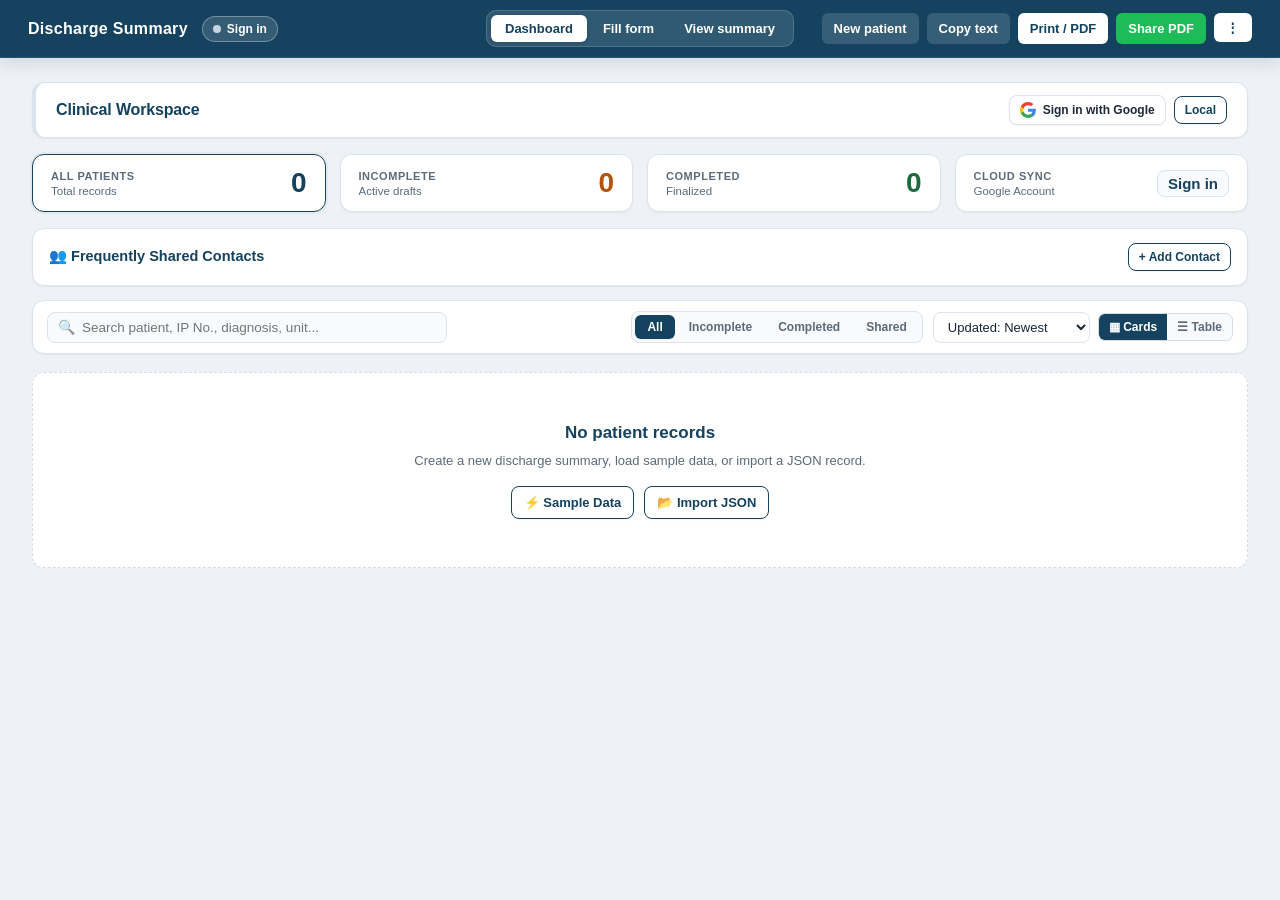
==== commit 425a29d6: "Require verified signed-in user record before adding contacts or sharing" ====
--- a/index.html
+++ b/index.html
@@ -38,10 +38,10 @@
   <link rel="apple-touch-icon" sizes="180x180" href="assets/icon-192.png">
   <link rel="icon" href="assets/icon-192.png">
   <title>Discharge Summary — Clinical Workspace &amp; Patient Handover</title>
-  <link rel="stylesheet" href="css/styles.css?v=17">
+  <link rel="stylesheet" href="css/styles.css?v=18">
   <script src="js/html2pdf.bundle.min.js"></script>
-  <script src="js/supabase.min.js?v=17"></script>
-  <script src="js/supabase-config.js?v=17"></script>
+  <script src="js/supabase.min.js?v=18"></script>
+  <script src="js/supabase-config.js?v=18"></script>
 </head>
 
 <body>
@@ -753,7 +753,7 @@
     </div>
   </div>
 
-  <script src="js/app.js?v=17"></script>
+  <script src="js/app.js?v=18"></script>
 </body>
 
 </html>
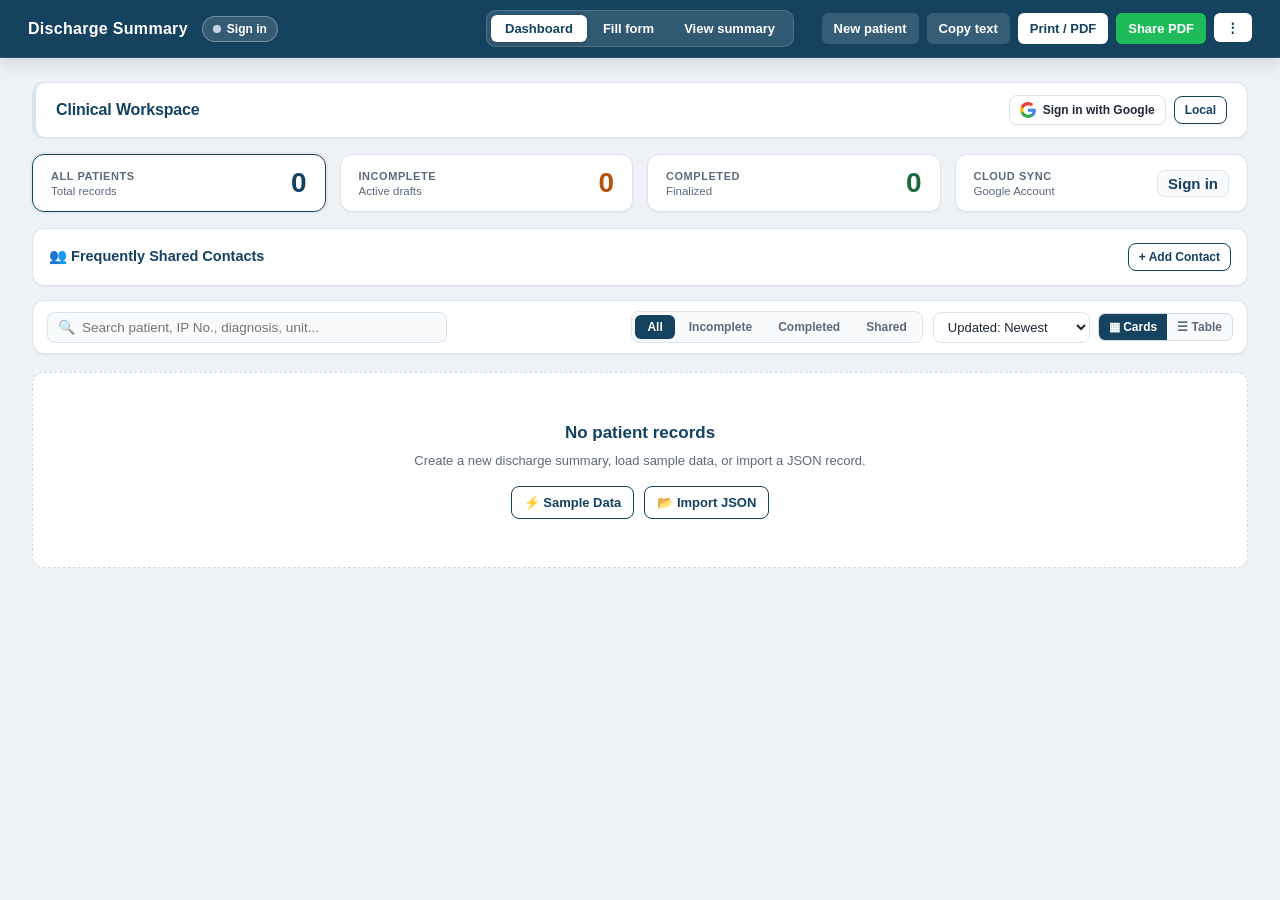
==== commit 8da23367: "Fix patient share_id, __shared_from metadata, and Realtime pending share sync" ====
--- a/index.html
+++ b/index.html
@@ -38,10 +38,10 @@
   <link rel="apple-touch-icon" sizes="180x180" href="assets/icon-192.png">
   <link rel="icon" href="assets/icon-192.png">
   <title>Discharge Summary — Clinical Workspace &amp; Patient Handover</title>
-  <link rel="stylesheet" href="css/styles.css?v=18">
+  <link rel="stylesheet" href="css/styles.css?v=19">
   <script src="js/html2pdf.bundle.min.js"></script>
-  <script src="js/supabase.min.js?v=18"></script>
-  <script src="js/supabase-config.js?v=18"></script>
+  <script src="js/supabase.min.js?v=19"></script>
+  <script src="js/supabase-config.js?v=19"></script>
 </head>
 
 <body>
@@ -753,7 +753,7 @@
     </div>
   </div>
 
-  <script src="js/app.js?v=18"></script>
+  <script src="js/app.js?v=19"></script>
 </body>
 
 </html>
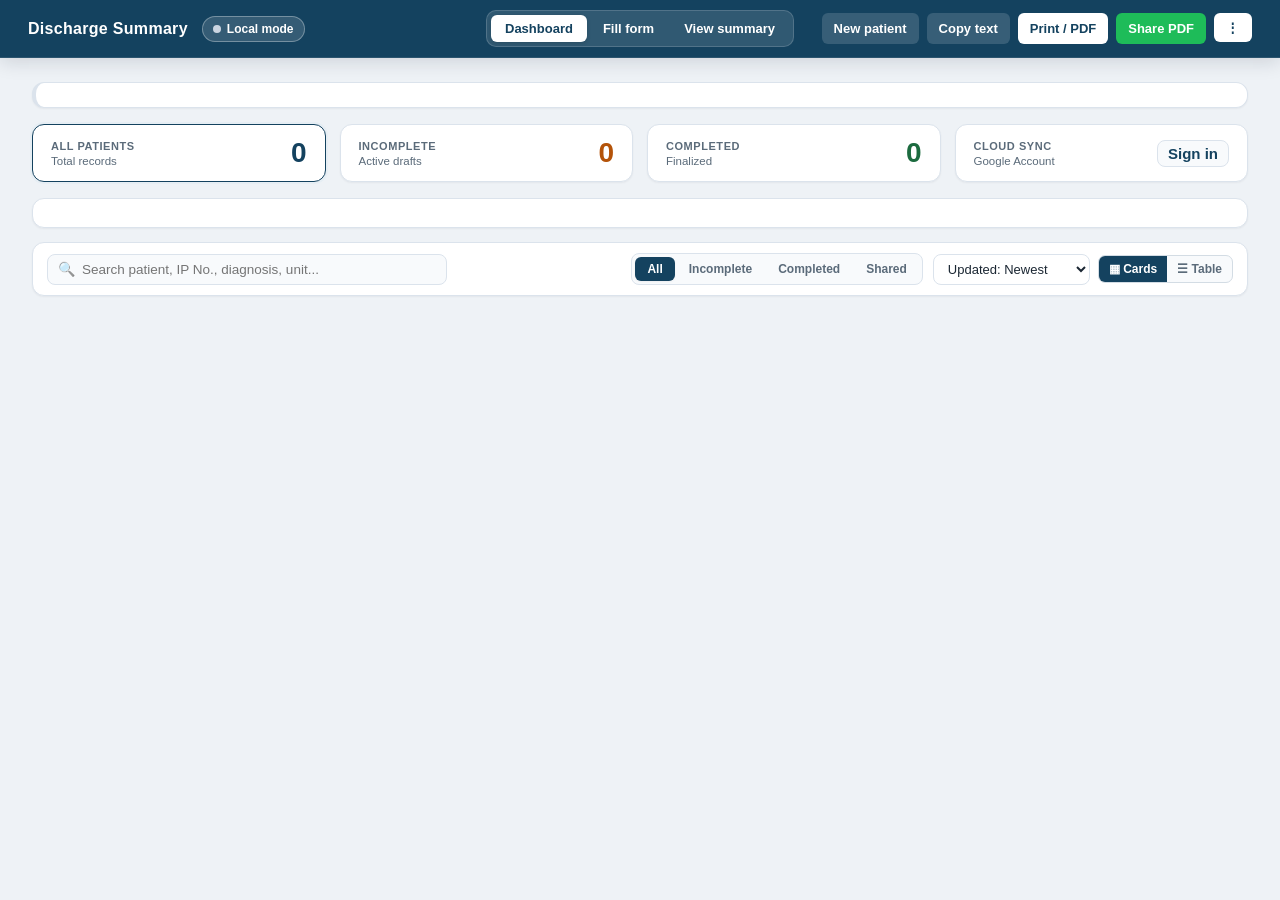
==== commit eb61c4fd: "feat: add initial UI styling, HTML structure, core app logic, and service worker for dsum" ====
--- a/index.html
+++ b/index.html
@@ -1,5 +1,6 @@
 <!DOCTYPE html>
 <html lang="en-GB">
+
 <head>
   <meta charset="UTF-8">
   <meta name="viewport" content="width=device-width, initial-scale=1.0, viewport-fit=cover">
@@ -9,18 +10,22 @@
   <meta name="apple-mobile-web-app-status-bar-style" content="default">
   <meta name="apple-mobile-web-app-title" content="Discharge Summary">
   <meta name="format-detection" content="telephone=no">
-  <meta name="description" content="Discharge Summary (dsum.shop) — Offline-first clinical workspace for creating A4 medical discharge summaries, syncing across devices with Google Sign-In, and securely sharing patient details with verified doctors.">
-  <meta name="keywords" content="discharge summary, medical discharge summary, clinical documentation, patient handover, hospital discharge PDF, A4 discharge summary, dsum">
+  <meta name="description"
+    content="Discharge Summary (dsum.shop) — Offline-first clinical workspace for creating A4 medical discharge summaries, syncing across devices with Google Sign-In, and securely sharing patient details with verified doctors.">
+  <meta name="keywords"
+    content="discharge summary, medical discharge summary, clinical documentation, patient handover, hospital discharge PDF, A4 discharge summary, dsum">
   <meta name="robots" content="index, follow">
   <link rel="canonical" href="https://dsum.shop/">
   <meta property="og:type" content="website">
   <meta property="og:title" content="Discharge Summary — Clinical Workspace &amp; Patient Handover">
-  <meta property="og:description" content="Offline-first clinical discharge summary workspace with multi-algorithm A4 PDF fitting, Google Sign-In cloud sync, and doctor-to-doctor handover.">
+  <meta property="og:description"
+    content="Offline-first clinical discharge summary workspace with multi-algorithm A4 PDF fitting, Google Sign-In cloud sync, and doctor-to-doctor handover.">
   <meta property="og:url" content="https://dsum.shop/">
   <meta property="og:image" content="https://dsum.shop/assets/icon-512.png">
   <meta name="twitter:card" content="summary">
   <meta name="twitter:title" content="Discharge Summary">
-  <meta name="twitter:description" content="Offline-first clinical workspace for creating A4 medical discharge summaries and verified doctor-to-doctor patient handover.">
+  <meta name="twitter:description"
+    content="Offline-first clinical workspace for creating A4 medical discharge summaries and verified doctor-to-doctor patient handover.">
   <script type="application/ld+json">
   {
     "@context": "https://schema.org",
@@ -38,10 +43,10 @@
   <link rel="apple-touch-icon" sizes="180x180" href="assets/icon-192.png">
   <link rel="icon" href="assets/icon-192.png">
   <title>Discharge Summary — Clinical Workspace &amp; Patient Handover</title>
-  <link rel="stylesheet" href="css/styles.css?v=19">
+  <link rel="stylesheet" href="css/styles.css?v=20">
   <script src="js/html2pdf.bundle.min.js"></script>
-  <script src="js/supabase.min.js?v=19"></script>
-  <script src="js/supabase-config.js?v=19"></script>
+  <script src="js/supabase.min.js?v=20"></script>
+  <script src="js/supabase-config.js?v=20"></script>
 </head>
 
 <body>
@@ -49,29 +54,38 @@
   <div class="topbar">
     <div class="topbar-left">
       <h1 class="brand-title">Discharge Summary</h1>
-      <button type="button" id="topbarAuthBtn" class="topbar-auth-btn" onclick="openAuthOrAccount()" title="Account &amp; Cloud Sync">
+      <button type="button" id="topbarAuthBtn" class="topbar-auth-btn" onclick="openAuthOrAccount()"
+        title="Account &amp; Cloud Sync">
         <span id="topbarAuthDot" class="sync-dot offline"></span>
         <span id="topbarAuthText">Local mode</span>
       </button>
     </div>
     <div class="topbar-right">
       <div class="tabs">
-        <button id="tabDashboard" class="active" onclick="showTab('dashboard')"><span class="btn-text-full">Dashboard</span><span class="btn-text-short">Dash</span></button>
-        <button id="tabForm" onclick="showTab('form')"><span class="btn-text-full">Fill form</span><span class="btn-text-short">Form</span></button>
-        <button id="tabSummary" onclick="showTab('summary')"><span class="btn-text-full">View summary</span><span class="btn-text-short">Summary</span></button>
+        <button id="tabDashboard" class="active" onclick="showTab('dashboard')"><span
+            class="btn-text-full">Dashboard</span><span class="btn-text-short">Dash</span></button>
+        <button id="tabForm" onclick="showTab('form')"><span class="btn-text-full">Fill form</span><span
+            class="btn-text-short">Form</span></button>
+        <button id="tabSummary" onclick="showTab('summary')"><span class="btn-text-full">View summary</span><span
+            class="btn-text-short">Summary</span></button>
       </div>
       <div class="actions">
-        <button class="ghost" onclick="newSummary()"><span class="btn-text-full">New patient</span><span class="btn-text-short">New</span></button>
-        <button class="ghost" onclick="copyText()"><span class="btn-text-full">Copy text</span><span class="btn-text-short">Copy</span></button>
-        <button onclick="checkAndPrint()"><span class="btn-text-full">Print / PDF</span><span class="btn-text-short">Print</span></button>
-        <button class="share-btn" id="shareBtn" onclick="shareDoc()" title="Share PDF via WhatsApp, Email, etc."><span class="btn-text-full">Share PDF</span><span class="btn-text-short">Share</span></button>
+        <button class="ghost" onclick="newSummary()"><span class="btn-text-full">New patient</span><span
+            class="btn-text-short">New</span></button>
+        <button class="ghost" onclick="copyText()"><span class="btn-text-full">Copy text</span><span
+            class="btn-text-short">Copy</span></button>
+        <button onclick="checkAndPrint()"><span class="btn-text-full">Print / PDF</span><span
+            class="btn-text-short">Print</span></button>
+        <button class="share-btn" id="shareBtn" onclick="shareDoc()" title="Share PDF via WhatsApp, Email, etc."><span
+            class="btn-text-full">Share PDF</span><span class="btn-text-short">Share</span></button>
         <div class="menu-wrap">
           <button class="menu-btn" id="menuBtn" onclick="toggleMenu()" title="More options">⋮</button>
           <div class="menu-dropdown" id="menuDropdown">
 
             <div class="menu-label">Cloud &amp; Sync</div>
             <div class="menu-tile-grid cols-2">
-              <button type="button" class="menu-tile" onclick="saveCurrentRecordNow(true);closeMenu()" title="Save current patient draft">
+              <button type="button" class="menu-tile" onclick="saveCurrentRecordNow(true);closeMenu()"
+                title="Save current patient draft">
                 <span class="tile-icon">💾</span><span class="tile-label">Save</span>
               </button>
               <button type="button" class="menu-tile" onclick="syncNow(true);closeMenu()" title="Sync with Supabase">
@@ -81,31 +95,38 @@
 
             <div class="menu-label">Template <span class="beta-tag">BETA</span></div>
             <div class="menu-tile-grid cols-3">
-              <button type="button" class="menu-tile" onclick="importTemplate();closeMenu()" title="Import template (.json)">
+              <button type="button" class="menu-tile" onclick="importTemplate();closeMenu()"
+                title="Import template (.json)">
                 <span class="tile-icon">⬆</span><span class="tile-label">Import</span>
               </button>
-              <button type="button" class="menu-tile" onclick="exportTemplate();closeMenu()" title="Export defaults (.json)">
+              <button type="button" class="menu-tile" onclick="exportTemplate();closeMenu()"
+                title="Export defaults (.json)">
                 <span class="tile-icon">⬇</span><span class="tile-label">Export</span>
               </button>
-              <button type="button" class="menu-tile" onclick="doLocalTemplate();closeMenu()" title="Load built-in template">
+              <button type="button" class="menu-tile" onclick="doLocalTemplate();closeMenu()"
+                title="Load built-in template">
                 <span class="tile-icon">📁</span><span class="tile-label">Load</span>
               </button>
             </div>
             <div class="menu-tile-grid cols-2" style="padding-top:0">
-              <button type="button" class="menu-tile" onclick="openTemplatesModal();closeMenu()" title="Open saved templates library">
+              <button type="button" class="menu-tile" onclick="openTemplatesModal();closeMenu()"
+                title="Open saved templates library">
                 <span class="tile-icon">🗂</span><span class="tile-label">Templates Library</span>
               </button>
-              <button type="button" class="menu-tile" onclick="openTemplatesModal(true);closeMenu()" title="Save current form as template">
+              <button type="button" class="menu-tile" onclick="openTemplatesModal(true);closeMenu()"
+                title="Save current form as template">
                 <span class="tile-icon">➕</span><span class="tile-label">Save Template</span>
               </button>
             </div>
 
             <div class="menu-label">Patient Draft</div>
             <div class="menu-tile-grid cols-2">
-              <button type="button" class="menu-tile" onclick="importDraft();closeMenu()" title="Import patient draft (.json)">
+              <button type="button" class="menu-tile" onclick="importDraft();closeMenu()"
+                title="Import patient draft (.json)">
                 <span class="tile-icon">📂</span><span class="tile-label">Import Draft</span>
               </button>
-              <button type="button" class="menu-tile" onclick="exportDraft();closeMenu()" title="Export patient draft (.json)">
+              <button type="button" class="menu-tile" onclick="exportDraft();closeMenu()"
+                title="Export patient draft (.json)">
                 <span class="tile-icon">📤</span><span class="tile-label">Export Draft</span>
               </button>
             </div>
@@ -115,42 +136,64 @@
             <div class="theme-panel" onclick="event.stopPropagation()">
               <div class="theme-mode-row">
                 <span>🎨 Theme</span>
-                <button type="button" id="gradToggleBtn" class="grad-toggle-pill" onclick="toggleGradientTheme()">🌈 Gradient</button>
+                <button type="button" id="gradToggleBtn" class="grad-toggle-pill" onclick="toggleGradientTheme()">🌈
+                  Gradient</button>
               </div>
               <div class="theme-swatches" aria-label="Theme presets">
-                <button type="button" class="theme-swatch" title="Classic Navy (Solid)" style="background:#14425f" onclick="selectThemePreset('solid','#14425f','#0284c7')"></button>
-                <button type="button" class="theme-swatch" title="Ocean Breeze (Gradient)" style="background:linear-gradient(135deg,#14425f,#0284c7)" onclick="selectThemePreset('gradient','#14425f','#0284c7')"></button>
-                <button type="button" class="theme-swatch" title="Royal Indigo (Gradient)" style="background:linear-gradient(135deg,#1e3a8a,#7c3aed)" onclick="selectThemePreset('gradient','#1e3a8a','#7c3aed')"></button>
-                <button type="button" class="theme-swatch" title="Emerald Teal (Gradient)" style="background:linear-gradient(135deg,#065f46,#0d9488)" onclick="selectThemePreset('gradient','#065f46','#0d9488')"></button>
-                <button type="button" class="theme-swatch" title="Sunset Rose (Gradient)" style="background:linear-gradient(135deg,#881337,#e11d48)" onclick="selectThemePreset('gradient','#881337','#e11d48')"></button>
-                <button type="button" class="theme-swatch" title="Midnight Plum (Gradient)" style="background:linear-gradient(135deg,#1e1b4b,#be185d)" onclick="selectThemePreset('gradient','#1e1b4b','#be185d')"></button>
-                <button type="button" class="theme-swatch" title="Slate Steel (Gradient)" style="background:linear-gradient(135deg,#1e293b,#475569)" onclick="selectThemePreset('gradient','#1e293b','#475569')"></button>
+                <button type="button" class="theme-swatch" title="Classic Navy (Solid)" style="background:#14425f"
+                  onclick="selectThemePreset('solid','#14425f','#0284c7')"></button>
+                <button type="button" class="theme-swatch" title="Ocean Breeze (Gradient)"
+                  style="background:linear-gradient(135deg,#14425f,#0284c7)"
+                  onclick="selectThemePreset('gradient','#14425f','#0284c7')"></button>
+                <button type="button" class="theme-swatch" title="Royal Indigo (Gradient)"
+                  style="background:linear-gradient(135deg,#1e3a8a,#7c3aed)"
+                  onclick="selectThemePreset('gradient','#1e3a8a','#7c3aed')"></button>
+                <button type="button" class="theme-swatch" title="Emerald Teal (Gradient)"
+                  style="background:linear-gradient(135deg,#065f46,#0d9488)"
+                  onclick="selectThemePreset('gradient','#065f46','#0d9488')"></button>
+                <button type="button" class="theme-swatch" title="Sunset Rose (Gradient)"
+                  style="background:linear-gradient(135deg,#881337,#e11d48)"
+                  onclick="selectThemePreset('gradient','#881337','#e11d48')"></button>
+                <button type="button" class="theme-swatch" title="Midnight Plum (Gradient)"
+                  style="background:linear-gradient(135deg,#1e1b4b,#be185d)"
+                  onclick="selectThemePreset('gradient','#1e1b4b','#be185d')"></button>
+                <button type="button" class="theme-swatch" title="Slate Steel (Gradient)"
+                  style="background:linear-gradient(135deg,#1e293b,#475569)"
+                  onclick="selectThemePreset('gradient','#1e293b','#475569')"></button>
               </div>
               <div class="custom-color-maker">
                 <div class="custom-maker-head">
                   <span>Custom Color Maker</span>
                   <div class="custom-stop-switch" role="group" aria-label="Active custom color stop">
-                    <button type="button" id="stopBtn1" class="custom-stop-btn active" onclick="setCustomStopTarget(1)">1st</button>
-                    <button type="button" id="stopBtn2" class="custom-stop-btn" onclick="setCustomStopTarget(2)">2nd</button>
+                    <button type="button" id="stopBtn1" class="custom-stop-btn active"
+                      onclick="setCustomStopTarget(1)">1st</button>
+                    <button type="button" id="stopBtn2" class="custom-stop-btn"
+                      onclick="setCustomStopTarget(2)">2nd</button>
                   </div>
                 </div>
                 <div class="custom-color-row">
                   <div class="custom-color-well">
-                    <input id="themeColor" type="color" value="#14425f" title="Primary color" aria-label="Choose primary theme color" oninput="onThemeColorPickerChange()">
-                    <input id="themeHex1" type="text" class="theme-hex-input" maxlength="7" value="#14425f" aria-label="Primary hex color" oninput="onThemeHexInput(1, this.value)">
+                    <input id="themeColor" type="color" value="#14425f" title="Primary color"
+                      aria-label="Choose primary theme color" oninput="onThemeColorPickerChange()">
+                    <input id="themeHex1" type="text" class="theme-hex-input" maxlength="7" value="#14425f"
+                      aria-label="Primary hex color" oninput="onThemeHexInput(1, this.value)">
                   </div>
                   <div class="custom-color-well">
-                    <input id="themeColor2" type="color" value="#0284c7" title="Gradient second color" aria-label="Choose gradient second color" oninput="onThemeColor2PickerChange()">
-                    <input id="themeHex2" type="text" class="theme-hex-input" maxlength="7" value="#0284c7" aria-label="Gradient second hex color" oninput="onThemeHexInput(2, this.value)">
+                    <input id="themeColor2" type="color" value="#0284c7" title="Gradient second color"
+                      aria-label="Choose gradient second color" oninput="onThemeColor2PickerChange()">
+                    <input id="themeHex2" type="text" class="theme-hex-input" maxlength="7" value="#0284c7"
+                      aria-label="Gradient second hex color" oninput="onThemeHexInput(2, this.value)">
                   </div>
                 </div>
                 <div class="custom-slider-row">
                   <label for="themeHueSlider">Hue</label>
-                  <input id="themeHueSlider" type="range" class="theme-hue-slider" min="0" max="360" value="203" aria-label="Custom theme hue" oninput="onThemeSliderChange()">
+                  <input id="themeHueSlider" type="range" class="theme-hue-slider" min="0" max="360" value="203"
+                    aria-label="Custom theme hue" oninput="onThemeSliderChange()">
                 </div>
                 <div class="custom-slider-row">
                   <label for="themeLightSlider">Shade</label>
-                  <input id="themeLightSlider" type="range" class="theme-light-slider" min="15" max="65" value="23" aria-label="Custom theme shade" oninput="onThemeSliderChange()">
+                  <input id="themeLightSlider" type="range" class="theme-light-slider" min="15" max="65" value="23"
+                    aria-label="Custom theme shade" oninput="onThemeSliderChange()">
                 </div>
               </div>
             </div>
@@ -158,26 +201,34 @@
             <hr>
             <div class="menu-label">Tools</div>
             <div class="menu-tile-grid cols-2">
-              <button type="button" class="menu-tile" onclick="autofillTest();closeMenu()" title="Autofill sample test patient">
+              <button type="button" class="menu-tile" onclick="autofillTest();closeMenu()"
+                title="Autofill sample test patient">
                 <span class="tile-icon">⚡</span><span class="tile-label">Test Data</span>
               </button>
-              <button type="button" class="menu-tile" onclick="requestPersistentStorage();closeMenu()" title="Enable persistent browser storage">
+              <button type="button" class="menu-tile" onclick="requestPersistentStorage();closeMenu()"
+                title="Enable persistent browser storage">
                 <span class="tile-icon">🔒</span><span class="tile-label">Keep Data</span>
               </button>
             </div>
             <div class="menu-tile-grid cols-2" style="padding-top:0">
-              <button type="button" class="menu-tile install-btn" id="installBtn" onclick="doInstall();closeMenu()" style="grid-column:span 2">
+              <button type="button" class="menu-tile install-btn" id="installBtn" onclick="doInstall();closeMenu()"
+                style="grid-column:span 2">
                 <span class="tile-icon">📲</span><span class="tile-label">Install App</span>
               </button>
             </div>
 
             <div class="menu-footer">
-              <a href="templates/" target="_blank" class="menu-footer-link">🗂 Templates <span class="beta-tag">BETA</span></a>
+              <a href="templates/" target="_blank" class="menu-footer-link">🗂 Templates <span
+                  class="beta-tag">BETA</span></a>
               <div style="display:inline-flex;align-items:center;gap:6px">
                 <a href="privacy.html" target="_blank" rel="noopener" class="menu-footer-link">Privacy</a>
                 <a href="terms.html" target="_blank" rel="noopener" class="menu-footer-link">Terms</a>
-                <a href="https://github.com/syed98hafiz/dsum" target="_blank" rel="noopener noreferrer" class="gh-subtle-link" title="GitHub Repository" aria-label="GitHub Repository">
-                  <svg viewBox="0 0 16 16" width="16" height="16" fill="currentColor" aria-hidden="true"><path d="M8 0C3.58 0 0 3.58 0 8c0 3.54 2.29 6.53 5.47 7.59.4.07.55-.17.55-.38 0-.19-.01-.82-.01-1.49-2.01.37-2.53-.49-2.69-.94-.09-.23-.48-.94-.82-1.13-.28-.15-.68-.52-.01-.53.63-.01 1.08.58 1.23.82.72 1.21 1.87.87 2.33.66.07-.52.28-.87.51-1.07-1.78-.2-3.64-.89-3.64-3.95 0-.87.31-1.59.82-2.15-.08-.2-.36-1.02.08-2.12 0 0 .67-.21 2.2.82.64-.18 1.32-.27 2-.27s1.36.09 2 .27c1.53-1.04 2.2-.82 2.2-.82.44 1.1.16 1.92.08 2.12.51.56.82 1.27.82 2.15 0 3.07-1.87 3.75-3.65 3.95.29.25.54.73.54 1.48 0 1.07-.01 1.93-.01 2.2 0 .21.15.46.55.38A8.01 8.01 0 0 0 16 8c0-4.42-3.58-8-8-8Z"/></svg>
+                <a href="https://github.com/syed98hafiz/dsum" target="_blank" rel="noopener noreferrer"
+                  class="gh-subtle-link" title="GitHub Repository" aria-label="GitHub Repository">
+                  <svg viewBox="0 0 16 16" width="16" height="16" fill="currentColor" aria-hidden="true">
+                    <path
+                      d="M8 0C3.58 0 0 3.58 0 8c0 3.54 2.29 6.53 5.47 7.59.4.07.55-.17.55-.38 0-.19-.01-.82-.01-1.49-2.01.37-2.53-.49-2.69-.94-.09-.23-.48-.94-.82-1.13-.28-.15-.68-.52-.01-.53.63-.01 1.08.58 1.23.82.72 1.21 1.87.87 2.33.66.07-.52.28-.87.51-1.07-1.78-.2-3.64-.89-3.64-3.95 0-.87.31-1.59.82-2.15-.08-.2-.36-1.02.08-2.12 0 0 .67-.21 2.2.82.64-.18 1.32-.27 2-.27s1.36.09 2 .27c1.53-1.04 2.2-.82 2.2-.82.44 1.1.16 1.92.08 2.12.51.56.82 1.27.82 2.15 0 3.07-1.87 3.75-3.65 3.95.29.25.54.73.54 1.48 0 1.07-.01 1.93-.01 2.2 0 .21.15.46.55.38A8.01 8.01 0 0 0 16 8c0-4.42-3.58-8-8-8Z" />
+                  </svg>
                 </a>
               </div>
             </div>
@@ -230,14 +281,18 @@
     <section class="dash-toolbar">
       <div class="dash-search-box">
         <span class="dash-search-icon" aria-hidden="true">🔍</span>
-        <input type="text" id="dashSearch" placeholder="Search patient, IP No., diagnosis, unit..." oninput="setDashSearch(this.value)" autocomplete="off">
-        <button type="button" id="dashSearchClear" class="dash-search-clear" style="display:none" onclick="clearDashSearch()" title="Clear search">×</button>
+        <input type="text" id="dashSearch" placeholder="Search patient, IP No., diagnosis, unit..."
+          oninput="setDashSearch(this.value)" autocomplete="off">
+        <button type="button" id="dashSearchClear" class="dash-search-clear" style="display:none"
+          onclick="clearDashSearch()" title="Clear search">×</button>
       </div>
       <div class="dash-controls-row">
         <div class="dash-filter-pills" id="dashFilterPills">
           <button type="button" class="pill active" data-filter="all" onclick="setDashFilter('all')">All</button>
-          <button type="button" class="pill" data-filter="incomplete" onclick="setDashFilter('incomplete')">Incomplete</button>
-          <button type="button" class="pill" data-filter="completed" onclick="setDashFilter('completed')">Completed</button>
+          <button type="button" class="pill" data-filter="incomplete"
+            onclick="setDashFilter('incomplete')">Incomplete</button>
+          <button type="button" class="pill" data-filter="completed"
+            onclick="setDashFilter('completed')">Completed</button>
           <button type="button" class="pill" data-filter="shared" onclick="setDashFilter('shared')">Shared</button>
         </div>
         <div class="dash-right-controls">
@@ -249,8 +304,10 @@
             <option value="name_asc">Patient Name (A–Z)</option>
           </select>
           <div class="dash-view-toggle desktop-only" role="group" aria-label="Layout view">
-            <button type="button" id="viewBtnCards" class="active" onclick="setDashViewMode('cards')" title="Card view">▦ Cards</button>
-            <button type="button" id="viewBtnTable" onclick="setDashViewMode('table')" title="Table view">☰ Table</button>
+            <button type="button" id="viewBtnCards" class="active" onclick="setDashViewMode('cards')"
+              title="Card view">▦ Cards</button>
+            <button type="button" id="viewBtnTable" onclick="setDashViewMode('table')" title="Table view">☰
+              Table</button>
           </div>
         </div>
       </div>
@@ -261,21 +318,30 @@
 
   </div>
 
-  <!-- ================= FORM ================= -->
-  <div class="wrap" id="formTab" style="display:none">
-
-    <!-- Active Patient Save Bar -->
-    <div class="active-patient-bar form-save-bar no-print" id="activePatientBar">
-      <button type="button" class="btn sm" onclick="saveCurrentRecordNow(true)">💾 Save</button>
-    </div>
+  <!-- ================= EDITOR WORKSPACE (FORM & SUMMARY) ================= -->
+  <div class="editor-workspace" id="editorWorkspace">
+
+    <!-- ================= FORM ================= -->
+    <div class="wrap" id="formTab" style="display:none">
+
+      <!-- Active Patient Save Bar -->
+      <div class="active-patient-bar form-save-bar no-print" id="activePatientBar">
+        <button type="button" class="btn sm out desktop-only" id="formPreviewToggleBtn" onclick="toggleFormSplitPreview()"
+          aria-pressed="false" title="Toggle side-by-side summary preview">Preview</button>
+        <button type="button" class="btn sm" onclick="saveCurrentRecordNow(true)">💾 Save</button>
+      </div>
 
     <details class="card" data-clear="setup">
-      <summary><span class="section-number">1.</span> Setup, defaults &amp; saved templates <button class="section-clear" type="button" onclick="clearFormSection(event, this)">Clear</button></summary>
-      <div class="body">
-        <p class="hint" style="margin-top:0">Fill your <b>college, unit, chief</b> and standard <b>advice / warning / review</b> lines once, then tap <b>Save as my defaults</b> — or save <b>multiple named templates</b> below for different units, diseases, or doctors.</p>
+      <summary><span class="section-number">1.</span> Setup, defaults &amp; saved templates <button
+          class="section-clear" type="button" onclick="clearFormSection(event, this)">Clear</button></summary>
+      <div class="body">
+        <p class="hint" style="margin-top:0">Fill your <b>college, unit, chief</b> and standard <b>advice / warning /
+            review</b> lines once, then tap <b>Save as my defaults</b> — or save <b>multiple named templates</b> below
+          for different units, diseases, or doctors.</p>
         <div style="display:flex;gap:8px;flex-wrap:wrap">
           <button type="button" class="btn" onclick="saveDefaults()">Save as my defaults</button>
-          <button type="button" class="btn out" onclick="openTemplatesModal()">🗂 Manage Templates (<span id="savedTplCountBadge">0</span>)</button>
+          <button type="button" class="btn out" onclick="openTemplatesModal()">🗂 Manage Templates (<span
+              id="savedTplCountBadge">0</span>)</button>
         </div>
 
         <div class="tpl-save-bar">
@@ -284,14 +350,22 @@
             <option value="full">Full form template (Header + Clinical + Rx)</option>
             <option value="defaults">Header &amp; defaults only (Unit, Chief, Advice)</option>
           </select>
-          <button type="button" class="btn sm" onclick="saveNamedTemplateFromInput('inlineTplName','inlineTplScope')">+ Save Template</button>
+          <button type="button" class="btn sm" onclick="saveNamedTemplateFromInput('inlineTplName','inlineTplScope')">+
+            Save Template</button>
         </div>
         <div id="inlineTemplateList" class="tpl-list"></div>
       </div>
     </details>
 
     <details class="card" data-clear="institution">
-      <summary><span class="section-number">2.</span> Institution header <label class="include-toggle" title="Include without content" onclick="event.stopPropagation()"><input type="checkbox" aria-label="Include institution section without content" onchange="toggleIncludeEmpty('institution', this.checked)"></label><span class="empty-lines-wrap" title="Lines of empty space"><input type="number" class="empty-lines-input" min="0" max="40" placeholder="0" aria-label="Empty lines for institution" oninput="setEmptyLines('institution', this.value)" onclick="event.stopPropagation()"><span class="lines-unit">lines</span></span><button class="section-clear" type="button" onclick="clearFormSection(event, this)">Clear</button></summary>
+      <summary><span class="section-number">2.</span> Institution header <label class="include-toggle"
+          title="Include without content" onclick="event.stopPropagation()"><input type="checkbox"
+            aria-label="Include institution section without content"
+            onchange="toggleIncludeEmpty('institution', this.checked)"></label><span class="empty-lines-wrap"
+          title="Lines of empty space"><input type="number" class="empty-lines-input" min="0" max="40" placeholder="0"
+            aria-label="Empty lines for institution" oninput="setEmptyLines('institution', this.value)"
+            onclick="event.stopPropagation()"><span class="lines-unit">lines</span></span><button class="section-clear"
+          type="button" onclick="clearFormSection(event, this)">Clear</button></summary>
       <div class="body">
         <div class="field"><label>College / Hospital</label>
           <input type="text" id="college" value="Government Medical College Hospital">
@@ -319,7 +393,14 @@
     </details>
 
     <details class="card" open data-clear="patient">
-      <summary><span class="section-number">3.</span> Patient details <label class="include-toggle" title="Include without content" onclick="event.stopPropagation()"><input type="checkbox" aria-label="Include patient section without content" onchange="toggleIncludeEmpty('patient', this.checked)"></label><span class="empty-lines-wrap" title="Lines of empty space"><input type="number" class="empty-lines-input" min="0" max="40" placeholder="0" aria-label="Empty lines for patient" oninput="setEmptyLines('patient', this.value)" onclick="event.stopPropagation()"><span class="lines-unit">lines</span></span><button class="section-clear" type="button" onclick="clearFormSection(event, this)">Clear</button></summary>
+      <summary><span class="section-number">3.</span> Patient details <label class="include-toggle"
+          title="Include without content" onclick="event.stopPropagation()"><input type="checkbox"
+            aria-label="Include patient section without content"
+            onchange="toggleIncludeEmpty('patient', this.checked)"></label><span class="empty-lines-wrap"
+          title="Lines of empty space"><input type="number" class="empty-lines-input" min="0" max="40" placeholder="0"
+            aria-label="Empty lines for patient" oninput="setEmptyLines('patient', this.value)"
+            onclick="event.stopPropagation()"><span class="lines-unit">lines</span></span><button class="section-clear"
+          type="button" onclick="clearFormSection(event, this)">Clear</button></summary>
       <div class="body">
         <div class="field"><label>Name</label><input type="text" id="name"></div>
         <div class="row">
@@ -336,11 +417,13 @@
           <div><label>IP No.</label><input type="text" id="ipno"></div>
         </div>
         <div class="row">
-          <div><label>Date of Admission (DOA)</label><input type="text" id="doa" inputmode="numeric" placeholder="DD.MM.YYYY" maxlength="10" autocomplete="off" onblur="formatDisplayDate(this)"></div>
+          <div><label>Date of Admission (DOA)</label><input type="text" id="doa" inputmode="numeric"
+              placeholder="DD.MM.YYYY" maxlength="10" autocomplete="off" onblur="formatDisplayDate(this)"></div>
           <div>
             <label>Date of Discharge (DOD)</label>
             <div class="inline-btn-field">
-              <input type="text" id="dod" inputmode="numeric" placeholder="DD.MM.YYYY" maxlength="10" autocomplete="off" onblur="formatDisplayDate(this)">
+              <input type="text" id="dod" inputmode="numeric" placeholder="DD.MM.YYYY" maxlength="10" autocomplete="off"
+                onblur="formatDisplayDate(this)">
               <button class="btn sm out" onclick="clearDOD()" title="Clear DOD">Clear</button>
             </div>
             <p class="hint">Defaults to today — edit or clear as needed.</p>
@@ -382,7 +465,14 @@
     </details>
 
     <details class="card" open data-clear="diagnosis">
-      <summary><span class="section-number">4.</span> Diagnosis <label class="include-toggle" title="Include without content" onclick="event.stopPropagation()"><input type="checkbox" aria-label="Include diagnosis section without content" onchange="toggleIncludeEmpty('diagnosis', this.checked)"></label><span class="empty-lines-wrap" title="Lines of empty space"><input type="number" class="empty-lines-input" min="0" max="40" placeholder="0" aria-label="Empty lines for diagnosis" oninput="setEmptyLines('diagnosis', this.value)" onclick="event.stopPropagation()"><span class="lines-unit">lines</span></span><button class="section-clear" type="button" onclick="clearFormSection(event, this)">Clear</button></summary>
+      <summary><span class="section-number">4.</span> Diagnosis <label class="include-toggle"
+          title="Include without content" onclick="event.stopPropagation()"><input type="checkbox"
+            aria-label="Include diagnosis section without content"
+            onchange="toggleIncludeEmpty('diagnosis', this.checked)"></label><span class="empty-lines-wrap"
+          title="Lines of empty space"><input type="number" class="empty-lines-input" min="0" max="40" placeholder="0"
+            aria-label="Empty lines for diagnosis" oninput="setEmptyLines('diagnosis', this.value)"
+            onclick="event.stopPropagation()"><span class="lines-unit">lines</span></span><button class="section-clear"
+          type="button" onclick="clearFormSection(event, this)">Clear</button></summary>
       <div class="body">
         <label>Diagnosis (one per line)</label>
         <textarea id="diagnosis" placeholder="e.g.&#10;Dengue fever with warning signs&#10;Thrombocytopenia"></textarea>
@@ -390,7 +480,14 @@
     </details>
 
     <details class="card" open data-clear="complaints">
-      <summary><span class="section-number">5.</span> Chief complaints (Presenting Complaints) <label class="include-toggle" title="Include without content" onclick="event.stopPropagation()"><input type="checkbox" aria-label="Include complaints section without content" onchange="toggleIncludeEmpty('complaints', this.checked)"></label><span class="empty-lines-wrap" title="Lines of empty space"><input type="number" class="empty-lines-input" min="0" max="40" placeholder="0" aria-label="Empty lines for complaints" oninput="setEmptyLines('complaints', this.value)" onclick="event.stopPropagation()"><span class="lines-unit">lines</span></span><button class="section-clear" type="button" onclick="clearFormSection(event, this)">Clear</button></summary>
+      <summary><span class="section-number">5.</span> Chief complaints (Presenting Complaints) <label
+          class="include-toggle" title="Include without content" onclick="event.stopPropagation()"><input
+            type="checkbox" aria-label="Include complaints section without content"
+            onchange="toggleIncludeEmpty('complaints', this.checked)"></label><span class="empty-lines-wrap"
+          title="Lines of empty space"><input type="number" class="empty-lines-input" min="0" max="40" placeholder="0"
+            aria-label="Empty lines for complaints" oninput="setEmptyLines('complaints', this.value)"
+            onclick="event.stopPropagation()"><span class="lines-unit">lines</span></span><button class="section-clear"
+          type="button" onclick="clearFormSection(event, this)">Clear</button></summary>
       <div class="body">
         <div class="chips" id="ccChips"></div>
         <div class="addrow">
@@ -418,7 +515,14 @@
     </details>
 
     <details class="card" data-clear="history">
-      <summary><span class="section-number">6.</span> History (HOPI, Past History, Rx Hx) <label class="include-toggle" title="Include without content" onclick="event.stopPropagation()"><input type="checkbox" aria-label="Include history section without content" onchange="toggleIncludeEmpty('history', this.checked)"></label><span class="empty-lines-wrap" title="Lines of empty space"><input type="number" class="empty-lines-input" min="0" max="40" placeholder="0" aria-label="Empty lines for history" oninput="setEmptyLines('history', this.value)" onclick="event.stopPropagation()"><span class="lines-unit">lines</span></span><button class="section-clear" type="button" onclick="clearFormSection(event, this)">Clear</button></summary>
+      <summary><span class="section-number">6.</span> History (HOPI, Past History, Rx Hx) <label class="include-toggle"
+          title="Include without content" onclick="event.stopPropagation()"><input type="checkbox"
+            aria-label="Include history section without content"
+            onchange="toggleIncludeEmpty('history', this.checked)"></label><span class="empty-lines-wrap"
+          title="Lines of empty space"><input type="number" class="empty-lines-input" min="0" max="40" placeholder="0"
+            aria-label="Empty lines for history" oninput="setEmptyLines('history', this.value)"
+            onclick="event.stopPropagation()"><span class="lines-unit">lines</span></span><button class="section-clear"
+          type="button" onclick="clearFormSection(event, this)">Clear</button></summary>
       <div class="body">
         <div class="subhead">History of Present Illness (HOPI)</div>
         <textarea id="hopi" placeholder="The patient was apparently normal [__] back, then developed..."></textarea>
@@ -455,7 +559,14 @@
     </details>
 
     <details class="card" data-clear="examination">
-      <summary><span class="section-number">7.</span> Examination <label class="include-toggle" title="Include without content" onclick="event.stopPropagation()"><input type="checkbox" aria-label="Include examination section without content" onchange="toggleIncludeEmpty('examination', this.checked)"></label><span class="empty-lines-wrap" title="Lines of empty space"><input type="number" class="empty-lines-input" min="0" max="40" placeholder="0" aria-label="Empty lines for examination" oninput="setEmptyLines('examination', this.value)" onclick="event.stopPropagation()"><span class="lines-unit">lines</span></span><button class="section-clear" type="button" onclick="clearFormSection(event, this)">Clear</button></summary>
+      <summary><span class="section-number">7.</span> Examination <label class="include-toggle"
+          title="Include without content" onclick="event.stopPropagation()"><input type="checkbox"
+            aria-label="Include examination section without content"
+            onchange="toggleIncludeEmpty('examination', this.checked)"></label><span class="empty-lines-wrap"
+          title="Lines of empty space"><input type="number" class="empty-lines-input" min="0" max="40" placeholder="0"
+            aria-label="Empty lines for examination" oninput="setEmptyLines('examination', this.value)"
+            onclick="event.stopPropagation()"><span class="lines-unit">lines</span></span><button class="section-clear"
+          type="button" onclick="clearFormSection(event, this)">Clear</button></summary>
       <div class="body">
         <div class="subhead">General Examination</div>
         <div class="chips"><span class="chip" onclick="insertGeneralExam()">+ Standard PICCLE findings</span></div>
@@ -496,7 +607,14 @@
     </details>
 
     <details class="card" data-clear="investigations">
-      <summary><span class="section-number">8.</span> Investigations <label class="include-toggle" title="Include without content" onclick="event.stopPropagation()"><input type="checkbox" aria-label="Include investigations section without content" onchange="toggleIncludeEmpty('investigations', this.checked)"></label><span class="empty-lines-wrap" title="Lines of empty space"><input type="number" class="empty-lines-input" min="0" max="40" placeholder="0" aria-label="Empty lines for investigations" oninput="setEmptyLines('investigations', this.value)" onclick="event.stopPropagation()"><span class="lines-unit">lines</span></span><button class="section-clear" type="button" onclick="clearFormSection(event, this)">Clear</button></summary>
+      <summary><span class="section-number">8.</span> Investigations <label class="include-toggle"
+          title="Include without content" onclick="event.stopPropagation()"><input type="checkbox"
+            aria-label="Include investigations section without content"
+            onchange="toggleIncludeEmpty('investigations', this.checked)"></label><span class="empty-lines-wrap"
+          title="Lines of empty space"><input type="number" class="empty-lines-input" min="0" max="40" placeholder="0"
+            aria-label="Empty lines for investigations" oninput="setEmptyLines('investigations', this.value)"
+            onclick="event.stopPropagation()"><span class="lines-unit">lines</span></span><button class="section-clear"
+          type="button" onclick="clearFormSection(event, this)">Clear</button></summary>
       <div class="body">
         <div class="inv-controls">
           <button class="btn sm" onclick="addInvDate()">+ Add date</button>
@@ -516,7 +634,14 @@
     </details>
 
     <details class="card" data-clear="opinions">
-      <summary><span class="section-number">9.</span> Opinions <label class="include-toggle" title="Include without content" onclick="event.stopPropagation()"><input type="checkbox" aria-label="Include opinions section without content" onchange="toggleIncludeEmpty('opinions', this.checked)"></label><span class="empty-lines-wrap" title="Lines of empty space"><input type="number" class="empty-lines-input" min="0" max="40" placeholder="0" aria-label="Empty lines for opinions" oninput="setEmptyLines('opinions', this.value)" onclick="event.stopPropagation()"><span class="lines-unit">lines</span></span><button class="section-clear" type="button" onclick="clearFormSection(event, this)">Clear</button></summary>
+      <summary><span class="section-number">9.</span> Opinions <label class="include-toggle"
+          title="Include without content" onclick="event.stopPropagation()"><input type="checkbox"
+            aria-label="Include opinions section without content"
+            onchange="toggleIncludeEmpty('opinions', this.checked)"></label><span class="empty-lines-wrap"
+          title="Lines of empty space"><input type="number" class="empty-lines-input" min="0" max="40" placeholder="0"
+            aria-label="Empty lines for opinions" oninput="setEmptyLines('opinions', this.value)"
+            onclick="event.stopPropagation()"><span class="lines-unit">lines</span></span><button class="section-clear"
+          type="button" onclick="clearFormSection(event, this)">Clear</button></summary>
       <div class="body">
         <label>Consultations / opinions obtained</label>
         <textarea id="opinions"
@@ -525,7 +650,14 @@
     </details>
 
     <details class="card" data-clear="course">
-      <summary><span class="section-number">10.</span> Course in the hospital <label class="include-toggle" title="Include without content" onclick="event.stopPropagation()"><input type="checkbox" aria-label="Include course section without content" onchange="toggleIncludeEmpty('course', this.checked)"></label><span class="empty-lines-wrap" title="Lines of empty space"><input type="number" class="empty-lines-input" min="0" max="40" placeholder="0" aria-label="Empty lines for course" oninput="setEmptyLines('course', this.value)" onclick="event.stopPropagation()"><span class="lines-unit">lines</span></span><button class="section-clear" type="button" onclick="clearFormSection(event, this)">Clear</button></summary>
+      <summary><span class="section-number">10.</span> Course in the hospital <label class="include-toggle"
+          title="Include without content" onclick="event.stopPropagation()"><input type="checkbox"
+            aria-label="Include course section without content"
+            onchange="toggleIncludeEmpty('course', this.checked)"></label><span class="empty-lines-wrap"
+          title="Lines of empty space"><input type="number" class="empty-lines-input" min="0" max="40" placeholder="0"
+            aria-label="Empty lines for course" oninput="setEmptyLines('course', this.value)"
+            onclick="event.stopPropagation()"><span class="lines-unit">lines</span></span><button class="section-clear"
+          type="button" onclick="clearFormSection(event, this)">Clear</button></summary>
       <div class="body">
         <label>Insert a template (tap to drop in, then edit the blanks)</label>
         <div class="chips" id="courseTpl"></div>
@@ -537,7 +669,14 @@
     </details>
 
     <details class="card" data-clear="treatment">
-      <summary><span class="section-number">11.</span> Treatment given (in hospital) <label class="include-toggle" title="Include without content" onclick="event.stopPropagation()"><input type="checkbox" aria-label="Include treatment section without content" onchange="toggleIncludeEmpty('treatment', this.checked)"></label><span class="empty-lines-wrap" title="Lines of empty space"><input type="number" class="empty-lines-input" min="0" max="40" placeholder="0" aria-label="Empty lines for treatment" oninput="setEmptyLines('treatment', this.value)" onclick="event.stopPropagation()"><span class="lines-unit">lines</span></span><button class="section-clear" type="button" onclick="clearFormSection(event, this)">Clear</button></summary>
+      <summary><span class="section-number">11.</span> Treatment given (in hospital) <label class="include-toggle"
+          title="Include without content" onclick="event.stopPropagation()"><input type="checkbox"
+            aria-label="Include treatment section without content"
+            onchange="toggleIncludeEmpty('treatment', this.checked)"></label><span class="empty-lines-wrap"
+          title="Lines of empty space"><input type="number" class="empty-lines-input" min="0" max="40" placeholder="0"
+            aria-label="Empty lines for treatment" oninput="setEmptyLines('treatment', this.value)"
+            onclick="event.stopPropagation()"><span class="lines-unit">lines</span></span><button class="section-clear"
+          type="button" onclick="clearFormSection(event, this)">Clear</button></summary>
       <div class="body">
         <label>Quick bundles (tap to add the usual set, then edit)</label>
         <div class="chips" id="txBundles"></div>
@@ -583,7 +722,14 @@
     </details>
 
     <details class="card" open data-clear="condition">
-      <summary><span class="section-number">12.</span> Condition at discharge <label class="include-toggle" title="Include without content" onclick="event.stopPropagation()"><input type="checkbox" aria-label="Include condition section without content" onchange="toggleIncludeEmpty('condition', this.checked)"></label><span class="empty-lines-wrap" title="Lines of empty space"><input type="number" class="empty-lines-input" min="0" max="40" placeholder="0" aria-label="Empty lines for condition" oninput="setEmptyLines('condition', this.value)" onclick="event.stopPropagation()"><span class="lines-unit">lines</span></span><button class="section-clear" type="button" onclick="clearFormSection(event, this)">Clear</button></summary>
+      <summary><span class="section-number">12.</span> Condition at discharge <label class="include-toggle"
+          title="Include without content" onclick="event.stopPropagation()"><input type="checkbox"
+            aria-label="Include condition section without content"
+            onchange="toggleIncludeEmpty('condition', this.checked)"></label><span class="empty-lines-wrap"
+          title="Lines of empty space"><input type="number" class="empty-lines-input" min="0" max="40" placeholder="0"
+            aria-label="Empty lines for condition" oninput="setEmptyLines('condition', this.value)"
+            onclick="event.stopPropagation()"><span class="lines-unit">lines</span></span><button class="section-clear"
+          type="button" onclick="clearFormSection(event, this)">Clear</button></summary>
       <div class="body">
         <div class="chips" id="condChips"></div>
         <div class="field"><label>Condition</label><input type="text" id="condition" placeholder="Stable / Improved">
@@ -594,7 +740,14 @@
     </details>
 
     <details class="card" open data-clear="advice">
-      <summary><span class="section-number">13.</span> Discharge advice (Rx) <label class="include-toggle" title="Include without content" onclick="event.stopPropagation()"><input type="checkbox" aria-label="Include advice section without content" onchange="toggleIncludeEmpty('advice', this.checked)"></label><span class="empty-lines-wrap" title="Lines of empty space"><input type="number" class="empty-lines-input" min="0" max="40" placeholder="0" aria-label="Empty lines for advice" oninput="setEmptyLines('advice', this.value)" onclick="event.stopPropagation()"><span class="lines-unit">lines</span></span><button class="section-clear" type="button" onclick="clearFormSection(event, this)">Clear</button></summary>
+      <summary><span class="section-number">13.</span> Discharge advice (Rx) <label class="include-toggle"
+          title="Include without content" onclick="event.stopPropagation()"><input type="checkbox"
+            aria-label="Include advice section without content"
+            onchange="toggleIncludeEmpty('advice', this.checked)"></label><span class="empty-lines-wrap"
+          title="Lines of empty space"><input type="number" class="empty-lines-input" min="0" max="40" placeholder="0"
+            aria-label="Empty lines for advice" oninput="setEmptyLines('advice', this.value)"
+            onclick="event.stopPropagation()"><span class="lines-unit">lines</span></span><button class="section-clear"
+          type="button" onclick="clearFormSection(event, this)">Clear</button></summary>
       <div class="body">
         <div class="subhead">Advice on Discharge</div>
         <div class="row">
@@ -672,7 +825,19 @@
     </details>
 
     <details class="card" data-clear="signatures">
-      <summary><span class="section-number">14.</span> Signatures <label class="signature-pin" title="Pin signatures to bottom of page" onclick="event.stopPropagation()"><input type="checkbox" id="signaturePinCheckbox" aria-label="Pin signatures to page bottom" checked onchange="toggleSignaturePin(this.checked)" onclick="event.stopPropagation()"><span>📌 Pin to bottom</span></label><label class="include-toggle" title="Include without content" onclick="event.stopPropagation()"><input type="checkbox" aria-label="Include signatures section without content" onchange="toggleIncludeEmpty('signatures', this.checked)" onclick="event.stopPropagation()"></label><span class="empty-lines-wrap" title="Lines of empty space"><input type="number" class="empty-lines-input" min="0" max="40" placeholder="0" aria-label="Empty lines for signatures" oninput="setEmptyLines('signatures', this.value)" onclick="event.stopPropagation()"><span class="lines-unit">lines</span></span><button class="section-clear" type="button" onclick="clearFormSection(event, this)">Clear</button></summary>
+      <summary><span class="section-number">14.</span> Signatures <label class="signature-pin"
+          title="Pin signatures to bottom of page" onclick="event.stopPropagation()"><input type="checkbox"
+            id="signaturePinCheckbox" aria-label="Pin signatures to page bottom" checked
+            onchange="toggleSignaturePin(this.checked)" onclick="event.stopPropagation()"><span>📌 Pin to
+            bottom</span></label><label class="include-toggle" title="Include without content"
+          onclick="event.stopPropagation()"><input type="checkbox"
+            aria-label="Include signatures section without content"
+            onchange="toggleIncludeEmpty('signatures', this.checked)" onclick="event.stopPropagation()"></label><span
+          class="empty-lines-wrap" title="Lines of empty space"><input type="number" class="empty-lines-input" min="0"
+            max="40" placeholder="0" aria-label="Empty lines for signatures"
+            oninput="setEmptyLines('signatures', this.value)" onclick="event.stopPropagation()"><span
+            class="lines-unit">lines</span></span><button class="section-clear" type="button"
+          onclick="clearFormSection(event, this)">Clear</button></summary>
       <div class="body">
         <div class="row">
           <div><label>Prepared by</label><input type="text" id="preparedBy" placeholder="____ (JR)"></div>
@@ -684,11 +849,17 @@
       </div>
     </details>
 
-    <p class="hint no-print" style="text-align:center;padding-bottom:20px;display:flex;align-items:center;justify-content:center;gap:8px;flex-wrap:wrap">
-      <span>Tip: switch to <b>View summary</b> to check spacing, then <b>Print / PDF</b>. Return to <b>Dashboard</b> anytime
-      to switch patients or resume incomplete summaries across devices.</span>
-      <a href="https://github.com/syed98hafiz/dsum" target="_blank" rel="noopener noreferrer" class="gh-subtle-link" title="GitHub Repository" aria-label="GitHub Repository">
-        <svg viewBox="0 0 16 16" width="15" height="15" fill="currentColor" aria-hidden="true"><path d="M8 0C3.58 0 0 3.58 0 8c0 3.54 2.29 6.53 5.47 7.59.4.07.55-.17.55-.38 0-.19-.01-.82-.01-1.49-2.01.37-2.53-.49-2.69-.94-.09-.23-.48-.94-.82-1.13-.28-.15-.68-.52-.01-.53.63-.01 1.08.58 1.23.82.72 1.21 1.87.87 2.33.66.07-.52.28-.87.51-1.07-1.78-.2-3.64-.89-3.64-3.95 0-.87.31-1.59.82-2.15-.08-.2-.36-1.02.08-2.12 0 0 .67-.21 2.2.82.64-.18 1.32-.27 2-.27s1.36.09 2 .27c1.53-1.04 2.2-.82 2.2-.82.44 1.1.16 1.92.08 2.12.51.56.82 1.27.82 2.15 0 3.07-1.87 3.75-3.65 3.95.29.25.54.73.54 1.48 0 1.07-.01 1.93-.01 2.2 0 .21.15.46.55.38A8.01 8.01 0 0 0 16 8c0-4.42-3.58-8-8-8Z"/></svg>
+    <p class="hint no-print"
+      style="text-align:center;padding-bottom:20px;display:flex;align-items:center;justify-content:center;gap:8px;flex-wrap:wrap">
+      <span>Tip: switch to <b>View summary</b> to check spacing, then <b>Print / PDF</b>. Return to <b>Dashboard</b>
+        anytime
+        to switch patients or resume incomplete summaries across devices.</span>
+      <a href="https://github.com/syed98hafiz/dsum" target="_blank" rel="noopener noreferrer" class="gh-subtle-link"
+        title="GitHub Repository" aria-label="GitHub Repository">
+        <svg viewBox="0 0 16 16" width="15" height="15" fill="currentColor" aria-hidden="true">
+          <path
+            d="M8 0C3.58 0 0 3.58 0 8c0 3.54 2.29 6.53 5.47 7.59.4.07.55-.17.55-.38 0-.19-.01-.82-.01-1.49-2.01.37-2.53-.49-2.69-.94-.09-.23-.48-.94-.82-1.13-.28-.15-.68-.52-.01-.53.63-.01 1.08.58 1.23.82.72 1.21 1.87.87 2.33.66.07-.52.28-.87.51-1.07-1.78-.2-3.64-.89-3.64-3.95 0-.87.31-1.59.82-2.15-.08-.2-.36-1.02.08-2.12 0 0 .67-.21 2.2.82.64-.18 1.32-.27 2-.27s1.36.09 2 .27c1.53-1.04 2.2-.82 2.2-.82.44 1.1.16 1.92.08 2.12.51.56.82 1.27.82 2.15 0 3.07-1.87 3.75-3.65 3.95.29.25.54.73.54 1.48 0 1.07-.01 1.93-.01 2.2 0 .21.15.46.55.38A8.01 8.01 0 0 0 16 8c0-4.42-3.58-8-8-8Z" />
+        </svg>
       </a>
     </p>
   </div>
@@ -696,15 +867,19 @@
   <!-- ================= SUMMARY ================= -->
   <div class="wrap" id="summaryTab">
     <div class="active-patient-bar summary-bar no-print" id="summaryActiveBar">
-      <button type="button" class="btn sm out" id="refitA4Btn" onclick="refitSummaryPages()" title="Cycle A4 fitting algorithm">⟳ Re-fit A4</button>
+      <button type="button" class="btn sm out" id="refitA4Btn" onclick="refitSummaryPages()"
+        title="Cycle A4 fitting algorithm">⟳ Re-fit A4</button>
       <button type="button" class="btn sm" onclick="saveCurrentRecordNow(true)">💾 Save</button>
     </div>
     <div class="pagebanner no-print" id="pageBanner" style="display:none"></div>
     <div class="paper" id="paper"></div>
   </div>
 
+  </div><!-- /#editorWorkspace -->
+
   <!-- ================= AUTH MODAL ================= -->
-  <div class="modal-backdrop no-print" id="authModal" style="display:none" onclick="if(event.target===this) closeAuthModal()">
+  <div class="modal-backdrop no-print" id="authModal" style="display:none"
+    onclick="if(event.target===this) closeAuthModal()">
     <div class="modal-card" role="dialog" aria-modal="true" aria-labelledby="authModalTitle">
       <div class="modal-head">
         <h2 id="authModalTitle">Doctor Account &amp; Cloud Sync</h2>
@@ -715,7 +890,8 @@
   </div>
 
   <!-- ================= SAVED TEMPLATES MANAGER MODAL ================= -->
-  <div class="modal-backdrop no-print" id="templatesModal" style="display:none" onclick="if(event.target===this) closeTemplatesModal()">
+  <div class="modal-backdrop no-print" id="templatesModal" style="display:none"
+    onclick="if(event.target===this) closeTemplatesModal()">
     <div class="modal-card modal-wide" role="dialog" aria-modal="true" aria-labelledby="templatesModalTitle">
       <div class="modal-head">
         <h2 id="templatesModalTitle">🗂 Saved Templates Library</h2>
@@ -723,7 +899,8 @@
       </div>
       <div class="modal-body">
         <p class="hint" style="margin-top:0;font-size:13px">
-          Save multiple templates for different units, doctors, or standard disease protocols (e.g., Dengue, STEMI, COPD, Unit M-I). Templates save on this device and sync to your Supabase account.
+          Save multiple templates for different units, doctors, or standard disease protocols (e.g., Dengue, STEMI,
+          COPD, Unit M-I). Templates save on this device and sync to your Supabase account.
         </p>
         <div class="tpl-save-bar" style="margin-top:0">
           <input type="text" id="modalTplName" placeholder="Template name (e.g. Unit M-II Defaults, Acute STEMI)">
@@ -731,11 +908,14 @@
             <option value="full">Full form template (Header + Clinical + Rx)</option>
             <option value="defaults">Header &amp; defaults only (Unit, Chief, Advice)</option>
           </select>
-          <button type="button" class="btn sm" onclick="saveNamedTemplateFromInput('modalTplName','modalTplScope')">+ Save Current Form</button>
+          <button type="button" class="btn sm" onclick="saveNamedTemplateFromInput('modalTplName','modalTplScope')">+
+            Save Current Form</button>
         </div>
         <div style="display:flex;gap:8px;flex-wrap:wrap;margin-top:10px">
-          <button type="button" class="btn sm out" onclick="importTemplateIntoLibrary()">⬆ Import .json into Library</button>
-          <button type="button" class="btn sm out" onclick="exportAllTemplates()">⬇ Export All Templates (.json)</button>
+          <button type="button" class="btn sm out" onclick="importTemplateIntoLibrary()">⬆ Import .json into
+            Library</button>
+          <button type="button" class="btn sm out" onclick="exportAllTemplates()">⬇ Export All Templates
+            (.json)</button>
         </div>
         <div id="modalTemplateList" class="tpl-list" style="margin-top:14px"></div>
       </div>
@@ -743,7 +923,8 @@
   </div>
 
   <!-- ================= SHARE PATIENT MODAL ================= -->
-  <div class="modal-backdrop no-print" id="sharePatientModal" style="display:none" onclick="if(event.target===this) closeSharePatientModal()">
+  <div class="modal-backdrop no-print" id="sharePatientModal" style="display:none"
+    onclick="if(event.target===this) closeSharePatientModal()">
     <div class="modal-card modal-wide" role="dialog" aria-modal="true" aria-labelledby="sharePatientModalTitle">
       <div class="modal-head">
         <h2 id="sharePatientModalTitle">📤 Share Patient Details</h2>
@@ -753,8 +934,7 @@
     </div>
   </div>
 
-  <script src="js/app.js?v=19"></script>
+  <script src="js/app.js?v=20"></script>
 </body>
 
-</html>
-
+</html>
--- a/css/styles.css
+++ b/css/styles.css
@@ -1618,6 +1618,13 @@
       .a4-page-guide,
       .pagebanner {
         display: none !important
+      }
+
+      .editor-workspace,
+      .editor-workspace.split-active {
+        display: block !important;
+        height: auto !important;
+        overflow: visible !important;
       }
 
       #summaryTab {
@@ -3910,6 +3917,50 @@
   }
 }
 
+@media (min-width: 769px) {
+  .editor-workspace.split-active {
+    display: grid;
+    grid-template-columns: minmax(400px, 1fr) minmax(400px, 1fr);
+    height: calc(100vh - var(--topbar-h, 58px));
+    overflow: hidden;
+    align-items: stretch;
+  }
+
+  .editor-workspace.split-active #formTab.wrap {
+    display: block !important;
+    max-width: none;
+    width: 100%;
+    height: 100%;
+    margin: 0;
+    padding: 16px 18px 40px;
+    overflow-y: auto;
+    box-sizing: border-box;
+    border-right: 1px solid var(--border-subtle, var(--line));
+  }
+
+  .editor-workspace.split-active #summaryTab {
+    display: block !important;
+    max-width: none;
+    width: 100%;
+    height: 100%;
+    margin: 0;
+    padding: 14px 12px 32px;
+    overflow-y: auto;
+    overflow-x: hidden;
+    box-sizing: border-box;
+  }
+
+  .editor-workspace.split-active #summaryTab .pagebanner {
+    margin: 0 auto 12px;
+  }
+
+  #formPreviewToggleBtn.split-on {
+    background: var(--primary-bg, var(--primary));
+    color: #ffffff;
+    border-color: var(--primary);
+  }
+}
+
 /* ---------- Google-Primary Auth Buttons & Divider ---------- */
 .btn-google-primary {
   width: 100%;
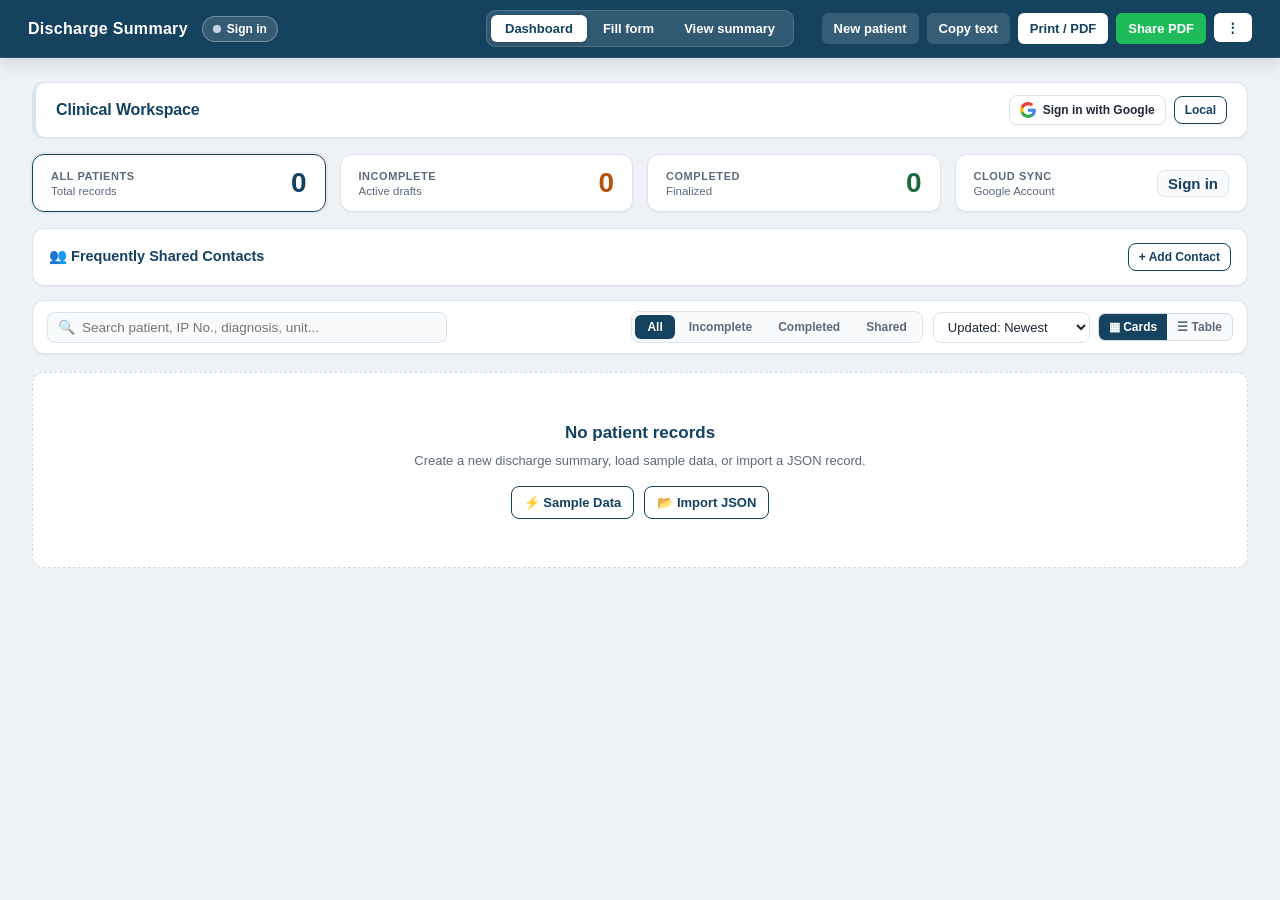
==== commit 8f172c0b: "Revert corrupted js/app.js buffer from eb61c4f and add desktop side-by-side Preview toggle" ====
--- a/index.html
+++ b/index.html
@@ -1,6 +1,5 @@
 <!DOCTYPE html>
 <html lang="en-GB">
-
 <head>
   <meta charset="UTF-8">
   <meta name="viewport" content="width=device-width, initial-scale=1.0, viewport-fit=cover">
@@ -10,22 +9,18 @@
   <meta name="apple-mobile-web-app-status-bar-style" content="default">
   <meta name="apple-mobile-web-app-title" content="Discharge Summary">
   <meta name="format-detection" content="telephone=no">
-  <meta name="description"
-    content="Discharge Summary (dsum.shop) — Offline-first clinical workspace for creating A4 medical discharge summaries, syncing across devices with Google Sign-In, and securely sharing patient details with verified doctors.">
-  <meta name="keywords"
-    content="discharge summary, medical discharge summary, clinical documentation, patient handover, hospital discharge PDF, A4 discharge summary, dsum">
+  <meta name="description" content="Discharge Summary (dsum.shop) — Offline-first clinical workspace for creating A4 medical discharge summaries, syncing across devices with Google Sign-In, and securely sharing patient details with verified doctors.">
+  <meta name="keywords" content="discharge summary, medical discharge summary, clinical documentation, patient handover, hospital discharge PDF, A4 discharge summary, dsum">
   <meta name="robots" content="index, follow">
   <link rel="canonical" href="https://dsum.shop/">
   <meta property="og:type" content="website">
   <meta property="og:title" content="Discharge Summary — Clinical Workspace &amp; Patient Handover">
-  <meta property="og:description"
-    content="Offline-first clinical discharge summary workspace with multi-algorithm A4 PDF fitting, Google Sign-In cloud sync, and doctor-to-doctor handover.">
+  <meta property="og:description" content="Offline-first clinical discharge summary workspace with multi-algorithm A4 PDF fitting, Google Sign-In cloud sync, and doctor-to-doctor handover.">
   <meta property="og:url" content="https://dsum.shop/">
   <meta property="og:image" content="https://dsum.shop/assets/icon-512.png">
   <meta name="twitter:card" content="summary">
   <meta name="twitter:title" content="Discharge Summary">
-  <meta name="twitter:description"
-    content="Offline-first clinical workspace for creating A4 medical discharge summaries and verified doctor-to-doctor patient handover.">
+  <meta name="twitter:description" content="Offline-first clinical workspace for creating A4 medical discharge summaries and verified doctor-to-doctor patient handover.">
   <script type="application/ld+json">
   {
     "@context": "https://schema.org",
@@ -43,10 +38,10 @@
   <link rel="apple-touch-icon" sizes="180x180" href="assets/icon-192.png">
   <link rel="icon" href="assets/icon-192.png">
   <title>Discharge Summary — Clinical Workspace &amp; Patient Handover</title>
-  <link rel="stylesheet" href="css/styles.css?v=20">
+  <link rel="stylesheet" href="css/styles.css?v=21">
   <script src="js/html2pdf.bundle.min.js"></script>
-  <script src="js/supabase.min.js?v=20"></script>
-  <script src="js/supabase-config.js?v=20"></script>
+  <script src="js/supabase.min.js?v=21"></script>
+  <script src="js/supabase-config.js?v=21"></script>
 </head>
 
 <body>
@@ -54,38 +49,29 @@
   <div class="topbar">
     <div class="topbar-left">
       <h1 class="brand-title">Discharge Summary</h1>
-      <button type="button" id="topbarAuthBtn" class="topbar-auth-btn" onclick="openAuthOrAccount()"
-        title="Account &amp; Cloud Sync">
+      <button type="button" id="topbarAuthBtn" class="topbar-auth-btn" onclick="openAuthOrAccount()" title="Account &amp; Cloud Sync">
         <span id="topbarAuthDot" class="sync-dot offline"></span>
         <span id="topbarAuthText">Local mode</span>
       </button>
     </div>
     <div class="topbar-right">
       <div class="tabs">
-        <button id="tabDashboard" class="active" onclick="showTab('dashboard')"><span
-            class="btn-text-full">Dashboard</span><span class="btn-text-short">Dash</span></button>
-        <button id="tabForm" onclick="showTab('form')"><span class="btn-text-full">Fill form</span><span
-            class="btn-text-short">Form</span></button>
-        <button id="tabSummary" onclick="showTab('summary')"><span class="btn-text-full">View summary</span><span
-            class="btn-text-short">Summary</span></button>
+        <button id="tabDashboard" class="active" onclick="showTab('dashboard')"><span class="btn-text-full">Dashboard</span><span class="btn-text-short">Dash</span></button>
+        <button id="tabForm" onclick="showTab('form')"><span class="btn-text-full">Fill form</span><span class="btn-text-short">Form</span></button>
+        <button id="tabSummary" onclick="showTab('summary')"><span class="btn-text-full">View summary</span><span class="btn-text-short">Summary</span></button>
       </div>
       <div class="actions">
-        <button class="ghost" onclick="newSummary()"><span class="btn-text-full">New patient</span><span
-            class="btn-text-short">New</span></button>
-        <button class="ghost" onclick="copyText()"><span class="btn-text-full">Copy text</span><span
-            class="btn-text-short">Copy</span></button>
-        <button onclick="checkAndPrint()"><span class="btn-text-full">Print / PDF</span><span
-            class="btn-text-short">Print</span></button>
-        <button class="share-btn" id="shareBtn" onclick="shareDoc()" title="Share PDF via WhatsApp, Email, etc."><span
-            class="btn-text-full">Share PDF</span><span class="btn-text-short">Share</span></button>
+        <button class="ghost" onclick="newSummary()"><span class="btn-text-full">New patient</span><span class="btn-text-short">New</span></button>
+        <button class="ghost" onclick="copyText()"><span class="btn-text-full">Copy text</span><span class="btn-text-short">Copy</span></button>
+        <button onclick="checkAndPrint()"><span class="btn-text-full">Print / PDF</span><span class="btn-text-short">Print</span></button>
+        <button class="share-btn" id="shareBtn" onclick="shareDoc()" title="Share PDF via WhatsApp, Email, etc."><span class="btn-text-full">Share PDF</span><span class="btn-text-short">Share</span></button>
         <div class="menu-wrap">
           <button class="menu-btn" id="menuBtn" onclick="toggleMenu()" title="More options">⋮</button>
           <div class="menu-dropdown" id="menuDropdown">
 
             <div class="menu-label">Cloud &amp; Sync</div>
             <div class="menu-tile-grid cols-2">
-              <button type="button" class="menu-tile" onclick="saveCurrentRecordNow(true);closeMenu()"
-                title="Save current patient draft">
+              <button type="button" class="menu-tile" onclick="saveCurrentRecordNow(true);closeMenu()" title="Save current patient draft">
                 <span class="tile-icon">💾</span><span class="tile-label">Save</span>
               </button>
               <button type="button" class="menu-tile" onclick="syncNow(true);closeMenu()" title="Sync with Supabase">
@@ -95,38 +81,31 @@
 
             <div class="menu-label">Template <span class="beta-tag">BETA</span></div>
             <div class="menu-tile-grid cols-3">
-              <button type="button" class="menu-tile" onclick="importTemplate();closeMenu()"
-                title="Import template (.json)">
+              <button type="button" class="menu-tile" onclick="importTemplate();closeMenu()" title="Import template (.json)">
                 <span class="tile-icon">⬆</span><span class="tile-label">Import</span>
               </button>
-              <button type="button" class="menu-tile" onclick="exportTemplate();closeMenu()"
-                title="Export defaults (.json)">
+              <button type="button" class="menu-tile" onclick="exportTemplate();closeMenu()" title="Export defaults (.json)">
                 <span class="tile-icon">⬇</span><span class="tile-label">Export</span>
               </button>
-              <button type="button" class="menu-tile" onclick="doLocalTemplate();closeMenu()"
-                title="Load built-in template">
+              <button type="button" class="menu-tile" onclick="doLocalTemplate();closeMenu()" title="Load built-in template">
                 <span class="tile-icon">📁</span><span class="tile-label">Load</span>
               </button>
             </div>
             <div class="menu-tile-grid cols-2" style="padding-top:0">
-              <button type="button" class="menu-tile" onclick="openTemplatesModal();closeMenu()"
-                title="Open saved templates library">
+              <button type="button" class="menu-tile" onclick="openTemplatesModal();closeMenu()" title="Open saved templates library">
                 <span class="tile-icon">🗂</span><span class="tile-label">Templates Library</span>
               </button>
-              <button type="button" class="menu-tile" onclick="openTemplatesModal(true);closeMenu()"
-                title="Save current form as template">
+              <button type="button" class="menu-tile" onclick="openTemplatesModal(true);closeMenu()" title="Save current form as template">
                 <span class="tile-icon">➕</span><span class="tile-label">Save Template</span>
               </button>
             </div>
 
             <div class="menu-label">Patient Draft</div>
             <div class="menu-tile-grid cols-2">
-              <button type="button" class="menu-tile" onclick="importDraft();closeMenu()"
-                title="Import patient draft (.json)">
+              <button type="button" class="menu-tile" onclick="importDraft();closeMenu()" title="Import patient draft (.json)">
                 <span class="tile-icon">📂</span><span class="tile-label">Import Draft</span>
               </button>
-              <button type="button" class="menu-tile" onclick="exportDraft();closeMenu()"
-                title="Export patient draft (.json)">
+              <button type="button" class="menu-tile" onclick="exportDraft();closeMenu()" title="Export patient draft (.json)">
                 <span class="tile-icon">📤</span><span class="tile-label">Export Draft</span>
               </button>
             </div>
@@ -136,64 +115,42 @@
             <div class="theme-panel" onclick="event.stopPropagation()">
               <div class="theme-mode-row">
                 <span>🎨 Theme</span>
-                <button type="button" id="gradToggleBtn" class="grad-toggle-pill" onclick="toggleGradientTheme()">🌈
-                  Gradient</button>
+                <button type="button" id="gradToggleBtn" class="grad-toggle-pill" onclick="toggleGradientTheme()">🌈 Gradient</button>
               </div>
               <div class="theme-swatches" aria-label="Theme presets">
-                <button type="button" class="theme-swatch" title="Classic Navy (Solid)" style="background:#14425f"
-                  onclick="selectThemePreset('solid','#14425f','#0284c7')"></button>
-                <button type="button" class="theme-swatch" title="Ocean Breeze (Gradient)"
-                  style="background:linear-gradient(135deg,#14425f,#0284c7)"
-                  onclick="selectThemePreset('gradient','#14425f','#0284c7')"></button>
-                <button type="button" class="theme-swatch" title="Royal Indigo (Gradient)"
-                  style="background:linear-gradient(135deg,#1e3a8a,#7c3aed)"
-                  onclick="selectThemePreset('gradient','#1e3a8a','#7c3aed')"></button>
-                <button type="button" class="theme-swatch" title="Emerald Teal (Gradient)"
-                  style="background:linear-gradient(135deg,#065f46,#0d9488)"
-                  onclick="selectThemePreset('gradient','#065f46','#0d9488')"></button>
-                <button type="button" class="theme-swatch" title="Sunset Rose (Gradient)"
-                  style="background:linear-gradient(135deg,#881337,#e11d48)"
-                  onclick="selectThemePreset('gradient','#881337','#e11d48')"></button>
-                <button type="button" class="theme-swatch" title="Midnight Plum (Gradient)"
-                  style="background:linear-gradient(135deg,#1e1b4b,#be185d)"
-                  onclick="selectThemePreset('gradient','#1e1b4b','#be185d')"></button>
-                <button type="button" class="theme-swatch" title="Slate Steel (Gradient)"
-                  style="background:linear-gradient(135deg,#1e293b,#475569)"
-                  onclick="selectThemePreset('gradient','#1e293b','#475569')"></button>
+                <button type="button" class="theme-swatch" title="Classic Navy (Solid)" style="background:#14425f" onclick="selectThemePreset('solid','#14425f','#0284c7')"></button>
+                <button type="button" class="theme-swatch" title="Ocean Breeze (Gradient)" style="background:linear-gradient(135deg,#14425f,#0284c7)" onclick="selectThemePreset('gradient','#14425f','#0284c7')"></button>
+                <button type="button" class="theme-swatch" title="Royal Indigo (Gradient)" style="background:linear-gradient(135deg,#1e3a8a,#7c3aed)" onclick="selectThemePreset('gradient','#1e3a8a','#7c3aed')"></button>
+                <button type="button" class="theme-swatch" title="Emerald Teal (Gradient)" style="background:linear-gradient(135deg,#065f46,#0d9488)" onclick="selectThemePreset('gradient','#065f46','#0d9488')"></button>
+                <button type="button" class="theme-swatch" title="Sunset Rose (Gradient)" style="background:linear-gradient(135deg,#881337,#e11d48)" onclick="selectThemePreset('gradient','#881337','#e11d48')"></button>
+                <button type="button" class="theme-swatch" title="Midnight Plum (Gradient)" style="background:linear-gradient(135deg,#1e1b4b,#be185d)" onclick="selectThemePreset('gradient','#1e1b4b','#be185d')"></button>
+                <button type="button" class="theme-swatch" title="Slate Steel (Gradient)" style="background:linear-gradient(135deg,#1e293b,#475569)" onclick="selectThemePreset('gradient','#1e293b','#475569')"></button>
               </div>
               <div class="custom-color-maker">
                 <div class="custom-maker-head">
                   <span>Custom Color Maker</span>
                   <div class="custom-stop-switch" role="group" aria-label="Active custom color stop">
-                    <button type="button" id="stopBtn1" class="custom-stop-btn active"
-                      onclick="setCustomStopTarget(1)">1st</button>
-                    <button type="button" id="stopBtn2" class="custom-stop-btn"
-                      onclick="setCustomStopTarget(2)">2nd</button>
+                    <button type="button" id="stopBtn1" class="custom-stop-btn active" onclick="setCustomStopTarget(1)">1st</button>
+                    <button type="button" id="stopBtn2" class="custom-stop-btn" onclick="setCustomStopTarget(2)">2nd</button>
                   </div>
                 </div>
                 <div class="custom-color-row">
                   <div class="custom-color-well">
-                    <input id="themeColor" type="color" value="#14425f" title="Primary color"
-                      aria-label="Choose primary theme color" oninput="onThemeColorPickerChange()">
-                    <input id="themeHex1" type="text" class="theme-hex-input" maxlength="7" value="#14425f"
-                      aria-label="Primary hex color" oninput="onThemeHexInput(1, this.value)">
+                    <input id="themeColor" type="color" value="#14425f" title="Primary color" aria-label="Choose primary theme color" oninput="onThemeColorPickerChange()">
+                    <input id="themeHex1" type="text" class="theme-hex-input" maxlength="7" value="#14425f" aria-label="Primary hex color" oninput="onThemeHexInput(1, this.value)">
                   </div>
                   <div class="custom-color-well">
-                    <input id="themeColor2" type="color" value="#0284c7" title="Gradient second color"
-                      aria-label="Choose gradient second color" oninput="onThemeColor2PickerChange()">
-                    <input id="themeHex2" type="text" class="theme-hex-input" maxlength="7" value="#0284c7"
-                      aria-label="Gradient second hex color" oninput="onThemeHexInput(2, this.value)">
+                    <input id="themeColor2" type="color" value="#0284c7" title="Gradient second color" aria-label="Choose gradient second color" oninput="onThemeColor2PickerChange()">
+                    <input id="themeHex2" type="text" class="theme-hex-input" maxlength="7" value="#0284c7" aria-label="Gradient second hex color" oninput="onThemeHexInput(2, this.value)">
                   </div>
                 </div>
                 <div class="custom-slider-row">
                   <label for="themeHueSlider">Hue</label>
-                  <input id="themeHueSlider" type="range" class="theme-hue-slider" min="0" max="360" value="203"
-                    aria-label="Custom theme hue" oninput="onThemeSliderChange()">
+                  <input id="themeHueSlider" type="range" class="theme-hue-slider" min="0" max="360" value="203" aria-label="Custom theme hue" oninput="onThemeSliderChange()">
                 </div>
                 <div class="custom-slider-row">
                   <label for="themeLightSlider">Shade</label>
-                  <input id="themeLightSlider" type="range" class="theme-light-slider" min="15" max="65" value="23"
-                    aria-label="Custom theme shade" oninput="onThemeSliderChange()">
+                  <input id="themeLightSlider" type="range" class="theme-light-slider" min="15" max="65" value="23" aria-label="Custom theme shade" oninput="onThemeSliderChange()">
                 </div>
               </div>
             </div>
@@ -201,34 +158,26 @@
             <hr>
             <div class="menu-label">Tools</div>
             <div class="menu-tile-grid cols-2">
-              <button type="button" class="menu-tile" onclick="autofillTest();closeMenu()"
-                title="Autofill sample test patient">
+              <button type="button" class="menu-tile" onclick="autofillTest();closeMenu()" title="Autofill sample test patient">
                 <span class="tile-icon">⚡</span><span class="tile-label">Test Data</span>
               </button>
-              <button type="button" class="menu-tile" onclick="requestPersistentStorage();closeMenu()"
-                title="Enable persistent browser storage">
+              <button type="button" class="menu-tile" onclick="requestPersistentStorage();closeMenu()" title="Enable persistent browser storage">
                 <span class="tile-icon">🔒</span><span class="tile-label">Keep Data</span>
               </button>
             </div>
             <div class="menu-tile-grid cols-2" style="padding-top:0">
-              <button type="button" class="menu-tile install-btn" id="installBtn" onclick="doInstall();closeMenu()"
-                style="grid-column:span 2">
+              <button type="button" class="menu-tile install-btn" id="installBtn" onclick="doInstall();closeMenu()" style="grid-column:span 2">
                 <span class="tile-icon">📲</span><span class="tile-label">Install App</span>
               </button>
             </div>
 
             <div class="menu-footer">
-              <a href="templates/" target="_blank" class="menu-footer-link">🗂 Templates <span
-                  class="beta-tag">BETA</span></a>
+              <a href="templates/" target="_blank" class="menu-footer-link">🗂 Templates <span class="beta-tag">BETA</span></a>
               <div style="display:inline-flex;align-items:center;gap:6px">
                 <a href="privacy.html" target="_blank" rel="noopener" class="menu-footer-link">Privacy</a>
                 <a href="terms.html" target="_blank" rel="noopener" class="menu-footer-link">Terms</a>
-                <a href="https://github.com/syed98hafiz/dsum" target="_blank" rel="noopener noreferrer"
-                  class="gh-subtle-link" title="GitHub Repository" aria-label="GitHub Repository">
-                  <svg viewBox="0 0 16 16" width="16" height="16" fill="currentColor" aria-hidden="true">
-                    <path
-                      d="M8 0C3.58 0 0 3.58 0 8c0 3.54 2.29 6.53 5.47 7.59.4.07.55-.17.55-.38 0-.19-.01-.82-.01-1.49-2.01.37-2.53-.49-2.69-.94-.09-.23-.48-.94-.82-1.13-.28-.15-.68-.52-.01-.53.63-.01 1.08.58 1.23.82.72 1.21 1.87.87 2.33.66.07-.52.28-.87.51-1.07-1.78-.2-3.64-.89-3.64-3.95 0-.87.31-1.59.82-2.15-.08-.2-.36-1.02.08-2.12 0 0 .67-.21 2.2.82.64-.18 1.32-.27 2-.27s1.36.09 2 .27c1.53-1.04 2.2-.82 2.2-.82.44 1.1.16 1.92.08 2.12.51.56.82 1.27.82 2.15 0 3.07-1.87 3.75-3.65 3.95.29.25.54.73.54 1.48 0 1.07-.01 1.93-.01 2.2 0 .21.15.46.55.38A8.01 8.01 0 0 0 16 8c0-4.42-3.58-8-8-8Z" />
-                  </svg>
+                <a href="https://github.com/syed98hafiz/dsum" target="_blank" rel="noopener noreferrer" class="gh-subtle-link" title="GitHub Repository" aria-label="GitHub Repository">
+                  <svg viewBox="0 0 16 16" width="16" height="16" fill="currentColor" aria-hidden="true"><path d="M8 0C3.58 0 0 3.58 0 8c0 3.54 2.29 6.53 5.47 7.59.4.07.55-.17.55-.38 0-.19-.01-.82-.01-1.49-2.01.37-2.53-.49-2.69-.94-.09-.23-.48-.94-.82-1.13-.28-.15-.68-.52-.01-.53.63-.01 1.08.58 1.23.82.72 1.21 1.87.87 2.33.66.07-.52.28-.87.51-1.07-1.78-.2-3.64-.89-3.64-3.95 0-.87.31-1.59.82-2.15-.08-.2-.36-1.02.08-2.12 0 0 .67-.21 2.2.82.64-.18 1.32-.27 2-.27s1.36.09 2 .27c1.53-1.04 2.2-.82 2.2-.82.44 1.1.16 1.92.08 2.12.51.56.82 1.27.82 2.15 0 3.07-1.87 3.75-3.65 3.95.29.25.54.73.54 1.48 0 1.07-.01 1.93-.01 2.2 0 .21.15.46.55.38A8.01 8.01 0 0 0 16 8c0-4.42-3.58-8-8-8Z"/></svg>
                 </a>
               </div>
             </div>
@@ -281,18 +230,14 @@
     <section class="dash-toolbar">
       <div class="dash-search-box">
         <span class="dash-search-icon" aria-hidden="true">🔍</span>
-        <input type="text" id="dashSearch" placeholder="Search patient, IP No., diagnosis, unit..."
-          oninput="setDashSearch(this.value)" autocomplete="off">
-        <button type="button" id="dashSearchClear" class="dash-search-clear" style="display:none"
-          onclick="clearDashSearch()" title="Clear search">×</button>
+        <input type="text" id="dashSearch" placeholder="Search patient, IP No., diagnosis, unit..." oninput="setDashSearch(this.value)" autocomplete="off">
+        <button type="button" id="dashSearchClear" class="dash-search-clear" style="display:none" onclick="clearDashSearch()" title="Clear search">×</button>
       </div>
       <div class="dash-controls-row">
         <div class="dash-filter-pills" id="dashFilterPills">
           <button type="button" class="pill active" data-filter="all" onclick="setDashFilter('all')">All</button>
-          <button type="button" class="pill" data-filter="incomplete"
-            onclick="setDashFilter('incomplete')">Incomplete</button>
-          <button type="button" class="pill" data-filter="completed"
-            onclick="setDashFilter('completed')">Completed</button>
+          <button type="button" class="pill" data-filter="incomplete" onclick="setDashFilter('incomplete')">Incomplete</button>
+          <button type="button" class="pill" data-filter="completed" onclick="setDashFilter('completed')">Completed</button>
           <button type="button" class="pill" data-filter="shared" onclick="setDashFilter('shared')">Shared</button>
         </div>
         <div class="dash-right-controls">
@@ -304,10 +249,8 @@
             <option value="name_asc">Patient Name (A–Z)</option>
           </select>
           <div class="dash-view-toggle desktop-only" role="group" aria-label="Layout view">
-            <button type="button" id="viewBtnCards" class="active" onclick="setDashViewMode('cards')"
-              title="Card view">▦ Cards</button>
-            <button type="button" id="viewBtnTable" onclick="setDashViewMode('table')" title="Table view">☰
-              Table</button>
+            <button type="button" id="viewBtnCards" class="active" onclick="setDashViewMode('cards')" title="Card view">▦ Cards</button>
+            <button type="button" id="viewBtnTable" onclick="setDashViewMode('table')" title="Table view">☰ Table</button>
           </div>
         </div>
       </div>
@@ -321,27 +264,22 @@
   <!-- ================= EDITOR WORKSPACE (FORM & SUMMARY) ================= -->
   <div class="editor-workspace" id="editorWorkspace">
 
-    <!-- ================= FORM ================= -->
-    <div class="wrap" id="formTab" style="display:none">
-
-      <!-- Active Patient Save Bar -->
-      <div class="active-patient-bar form-save-bar no-print" id="activePatientBar">
-        <button type="button" class="btn sm out desktop-only" id="formPreviewToggleBtn" onclick="toggleFormSplitPreview()"
-          aria-pressed="false" title="Toggle side-by-side summary preview">Preview</button>
-        <button type="button" class="btn sm" onclick="saveCurrentRecordNow(true)">💾 Save</button>
-      </div>
+  <!-- ================= FORM ================= -->
+  <div class="wrap" id="formTab" style="display:none">
+
+    <!-- Active Patient Save Bar -->
+    <div class="active-patient-bar form-save-bar no-print" id="activePatientBar">
+      <button type="button" class="btn sm out desktop-only" id="formPreviewToggleBtn" onclick="toggleFormSplitPreview()" aria-pressed="false" title="Toggle side-by-side summary preview">Preview</button>
+      <button type="button" class="btn sm" onclick="saveCurrentRecordNow(true)">💾 Save</button>
+    </div>
 
     <details class="card" data-clear="setup">
-      <summary><span class="section-number">1.</span> Setup, defaults &amp; saved templates <button
-          class="section-clear" type="button" onclick="clearFormSection(event, this)">Clear</button></summary>
-      <div class="body">
-        <p class="hint" style="margin-top:0">Fill your <b>college, unit, chief</b> and standard <b>advice / warning /
-            review</b> lines once, then tap <b>Save as my defaults</b> — or save <b>multiple named templates</b> below
-          for different units, diseases, or doctors.</p>
+      <summary><span class="section-number">1.</span> Setup, defaults &amp; saved templates <button class="section-clear" type="button" onclick="clearFormSection(event, this)">Clear</button></summary>
+      <div class="body">
+        <p class="hint" style="margin-top:0">Fill your <b>college, unit, chief</b> and standard <b>advice / warning / review</b> lines once, then tap <b>Save as my defaults</b> — or save <b>multiple named templates</b> below for different units, diseases, or doctors.</p>
         <div style="display:flex;gap:8px;flex-wrap:wrap">
           <button type="button" class="btn" onclick="saveDefaults()">Save as my defaults</button>
-          <button type="button" class="btn out" onclick="openTemplatesModal()">🗂 Manage Templates (<span
-              id="savedTplCountBadge">0</span>)</button>
+          <button type="button" class="btn out" onclick="openTemplatesModal()">🗂 Manage Templates (<span id="savedTplCountBadge">0</span>)</button>
         </div>
 
         <div class="tpl-save-bar">
@@ -350,22 +288,14 @@
             <option value="full">Full form template (Header + Clinical + Rx)</option>
             <option value="defaults">Header &amp; defaults only (Unit, Chief, Advice)</option>
           </select>
-          <button type="button" class="btn sm" onclick="saveNamedTemplateFromInput('inlineTplName','inlineTplScope')">+
-            Save Template</button>
+          <button type="button" class="btn sm" onclick="saveNamedTemplateFromInput('inlineTplName','inlineTplScope')">+ Save Template</button>
         </div>
         <div id="inlineTemplateList" class="tpl-list"></div>
       </div>
     </details>
 
     <details class="card" data-clear="institution">
-      <summary><span class="section-number">2.</span> Institution header <label class="include-toggle"
-          title="Include without content" onclick="event.stopPropagation()"><input type="checkbox"
-            aria-label="Include institution section without content"
-            onchange="toggleIncludeEmpty('institution', this.checked)"></label><span class="empty-lines-wrap"
-          title="Lines of empty space"><input type="number" class="empty-lines-input" min="0" max="40" placeholder="0"
-            aria-label="Empty lines for institution" oninput="setEmptyLines('institution', this.value)"
-            onclick="event.stopPropagation()"><span class="lines-unit">lines</span></span><button class="section-clear"
-          type="button" onclick="clearFormSection(event, this)">Clear</button></summary>
+      <summary><span class="section-number">2.</span> Institution header <label class="include-toggle" title="Include without content" onclick="event.stopPropagation()"><input type="checkbox" aria-label="Include institution section without content" onchange="toggleIncludeEmpty('institution', this.checked)"></label><span class="empty-lines-wrap" title="Lines of empty space"><input type="number" class="empty-lines-input" min="0" max="40" placeholder="0" aria-label="Empty lines for institution" oninput="setEmptyLines('institution', this.value)" onclick="event.stopPropagation()"><span class="lines-unit">lines</span></span><button class="section-clear" type="button" onclick="clearFormSection(event, this)">Clear</button></summary>
       <div class="body">
         <div class="field"><label>College / Hospital</label>
           <input type="text" id="college" value="Government Medical College Hospital">
@@ -393,14 +323,7 @@
     </details>
 
     <details class="card" open data-clear="patient">
-      <summary><span class="section-number">3.</span> Patient details <label class="include-toggle"
-          title="Include without content" onclick="event.stopPropagation()"><input type="checkbox"
-            aria-label="Include patient section without content"
-            onchange="toggleIncludeEmpty('patient', this.checked)"></label><span class="empty-lines-wrap"
-          title="Lines of empty space"><input type="number" class="empty-lines-input" min="0" max="40" placeholder="0"
-            aria-label="Empty lines for patient" oninput="setEmptyLines('patient', this.value)"
-            onclick="event.stopPropagation()"><span class="lines-unit">lines</span></span><button class="section-clear"
-          type="button" onclick="clearFormSection(event, this)">Clear</button></summary>
+      <summary><span class="section-number">3.</span> Patient details <label class="include-toggle" title="Include without content" onclick="event.stopPropagation()"><input type="checkbox" aria-label="Include patient section without content" onchange="toggleIncludeEmpty('patient', this.checked)"></label><span class="empty-lines-wrap" title="Lines of empty space"><input type="number" class="empty-lines-input" min="0" max="40" placeholder="0" aria-label="Empty lines for patient" oninput="setEmptyLines('patient', this.value)" onclick="event.stopPropagation()"><span class="lines-unit">lines</span></span><button class="section-clear" type="button" onclick="clearFormSection(event, this)">Clear</button></summary>
       <div class="body">
         <div class="field"><label>Name</label><input type="text" id="name"></div>
         <div class="row">
@@ -417,13 +340,11 @@
           <div><label>IP No.</label><input type="text" id="ipno"></div>
         </div>
         <div class="row">
-          <div><label>Date of Admission (DOA)</label><input type="text" id="doa" inputmode="numeric"
-              placeholder="DD.MM.YYYY" maxlength="10" autocomplete="off" onblur="formatDisplayDate(this)"></div>
+          <div><label>Date of Admission (DOA)</label><input type="text" id="doa" inputmode="numeric" placeholder="DD.MM.YYYY" maxlength="10" autocomplete="off" onblur="formatDisplayDate(this)"></div>
           <div>
             <label>Date of Discharge (DOD)</label>
             <div class="inline-btn-field">
-              <input type="text" id="dod" inputmode="numeric" placeholder="DD.MM.YYYY" maxlength="10" autocomplete="off"
-                onblur="formatDisplayDate(this)">
+              <input type="text" id="dod" inputmode="numeric" placeholder="DD.MM.YYYY" maxlength="10" autocomplete="off" onblur="formatDisplayDate(this)">
               <button class="btn sm out" onclick="clearDOD()" title="Clear DOD">Clear</button>
             </div>
             <p class="hint">Defaults to today — edit or clear as needed.</p>
@@ -465,14 +386,7 @@
     </details>
 
     <details class="card" open data-clear="diagnosis">
-      <summary><span class="section-number">4.</span> Diagnosis <label class="include-toggle"
-          title="Include without content" onclick="event.stopPropagation()"><input type="checkbox"
-            aria-label="Include diagnosis section without content"
-            onchange="toggleIncludeEmpty('diagnosis', this.checked)"></label><span class="empty-lines-wrap"
-          title="Lines of empty space"><input type="number" class="empty-lines-input" min="0" max="40" placeholder="0"
-            aria-label="Empty lines for diagnosis" oninput="setEmptyLines('diagnosis', this.value)"
-            onclick="event.stopPropagation()"><span class="lines-unit">lines</span></span><button class="section-clear"
-          type="button" onclick="clearFormSection(event, this)">Clear</button></summary>
+      <summary><span class="section-number">4.</span> Diagnosis <label class="include-toggle" title="Include without content" onclick="event.stopPropagation()"><input type="checkbox" aria-label="Include diagnosis section without content" onchange="toggleIncludeEmpty('diagnosis', this.checked)"></label><span class="empty-lines-wrap" title="Lines of empty space"><input type="number" class="empty-lines-input" min="0" max="40" placeholder="0" aria-label="Empty lines for diagnosis" oninput="setEmptyLines('diagnosis', this.value)" onclick="event.stopPropagation()"><span class="lines-unit">lines</span></span><button class="section-clear" type="button" onclick="clearFormSection(event, this)">Clear</button></summary>
       <div class="body">
         <label>Diagnosis (one per line)</label>
         <textarea id="diagnosis" placeholder="e.g.&#10;Dengue fever with warning signs&#10;Thrombocytopenia"></textarea>
@@ -480,14 +394,7 @@
     </details>
 
     <details class="card" open data-clear="complaints">
-      <summary><span class="section-number">5.</span> Chief complaints (Presenting Complaints) <label
-          class="include-toggle" title="Include without content" onclick="event.stopPropagation()"><input
-            type="checkbox" aria-label="Include complaints section without content"
-            onchange="toggleIncludeEmpty('complaints', this.checked)"></label><span class="empty-lines-wrap"
-          title="Lines of empty space"><input type="number" class="empty-lines-input" min="0" max="40" placeholder="0"
-            aria-label="Empty lines for complaints" oninput="setEmptyLines('complaints', this.value)"
-            onclick="event.stopPropagation()"><span class="lines-unit">lines</span></span><button class="section-clear"
-          type="button" onclick="clearFormSection(event, this)">Clear</button></summary>
+      <summary><span class="section-number">5.</span> Chief complaints (Presenting Complaints) <label class="include-toggle" title="Include without content" onclick="event.stopPropagation()"><input type="checkbox" aria-label="Include complaints section without content" onchange="toggleIncludeEmpty('complaints', this.checked)"></label><span class="empty-lines-wrap" title="Lines of empty space"><input type="number" class="empty-lines-input" min="0" max="40" placeholder="0" aria-label="Empty lines for complaints" oninput="setEmptyLines('complaints', this.value)" onclick="event.stopPropagation()"><span class="lines-unit">lines</span></span><button class="section-clear" type="button" onclick="clearFormSection(event, this)">Clear</button></summary>
       <div class="body">
         <div class="chips" id="ccChips"></div>
         <div class="addrow">
@@ -515,14 +422,7 @@
     </details>
 
     <details class="card" data-clear="history">
-      <summary><span class="section-number">6.</span> History (HOPI, Past History, Rx Hx) <label class="include-toggle"
-          title="Include without content" onclick="event.stopPropagation()"><input type="checkbox"
-            aria-label="Include history section without content"
-            onchange="toggleIncludeEmpty('history', this.checked)"></label><span class="empty-lines-wrap"
-          title="Lines of empty space"><input type="number" class="empty-lines-input" min="0" max="40" placeholder="0"
-            aria-label="Empty lines for history" oninput="setEmptyLines('history', this.value)"
-            onclick="event.stopPropagation()"><span class="lines-unit">lines</span></span><button class="section-clear"
-          type="button" onclick="clearFormSection(event, this)">Clear</button></summary>
+      <summary><span class="section-number">6.</span> History (HOPI, Past History, Rx Hx) <label class="include-toggle" title="Include without content" onclick="event.stopPropagation()"><input type="checkbox" aria-label="Include history section without content" onchange="toggleIncludeEmpty('history', this.checked)"></label><span class="empty-lines-wrap" title="Lines of empty space"><input type="number" class="empty-lines-input" min="0" max="40" placeholder="0" aria-label="Empty lines for history" oninput="setEmptyLines('history', this.value)" onclick="event.stopPropagation()"><span class="lines-unit">lines</span></span><button class="section-clear" type="button" onclick="clearFormSection(event, this)">Clear</button></summary>
       <div class="body">
         <div class="subhead">History of Present Illness (HOPI)</div>
         <textarea id="hopi" placeholder="The patient was apparently normal [__] back, then developed..."></textarea>
@@ -559,14 +459,7 @@
     </details>
 
     <details class="card" data-clear="examination">
-      <summary><span class="section-number">7.</span> Examination <label class="include-toggle"
-          title="Include without content" onclick="event.stopPropagation()"><input type="checkbox"
-            aria-label="Include examination section without content"
-            onchange="toggleIncludeEmpty('examination', this.checked)"></label><span class="empty-lines-wrap"
-          title="Lines of empty space"><input type="number" class="empty-lines-input" min="0" max="40" placeholder="0"
-            aria-label="Empty lines for examination" oninput="setEmptyLines('examination', this.value)"
-            onclick="event.stopPropagation()"><span class="lines-unit">lines</span></span><button class="section-clear"
-          type="button" onclick="clearFormSection(event, this)">Clear</button></summary>
+      <summary><span class="section-number">7.</span> Examination <label class="include-toggle" title="Include without content" onclick="event.stopPropagation()"><input type="checkbox" aria-label="Include examination section without content" onchange="toggleIncludeEmpty('examination', this.checked)"></label><span class="empty-lines-wrap" title="Lines of empty space"><input type="number" class="empty-lines-input" min="0" max="40" placeholder="0" aria-label="Empty lines for examination" oninput="setEmptyLines('examination', this.value)" onclick="event.stopPropagation()"><span class="lines-unit">lines</span></span><button class="section-clear" type="button" onclick="clearFormSection(event, this)">Clear</button></summary>
       <div class="body">
         <div class="subhead">General Examination</div>
         <div class="chips"><span class="chip" onclick="insertGeneralExam()">+ Standard PICCLE findings</span></div>
@@ -607,14 +500,7 @@
     </details>
 
     <details class="card" data-clear="investigations">
-      <summary><span class="section-number">8.</span> Investigations <label class="include-toggle"
-          title="Include without content" onclick="event.stopPropagation()"><input type="checkbox"
-            aria-label="Include investigations section without content"
-            onchange="toggleIncludeEmpty('investigations', this.checked)"></label><span class="empty-lines-wrap"
-          title="Lines of empty space"><input type="number" class="empty-lines-input" min="0" max="40" placeholder="0"
-            aria-label="Empty lines for investigations" oninput="setEmptyLines('investigations', this.value)"
-            onclick="event.stopPropagation()"><span class="lines-unit">lines</span></span><button class="section-clear"
-          type="button" onclick="clearFormSection(event, this)">Clear</button></summary>
+      <summary><span class="section-number">8.</span> Investigations <label class="include-toggle" title="Include without content" onclick="event.stopPropagation()"><input type="checkbox" aria-label="Include investigations section without content" onchange="toggleIncludeEmpty('investigations', this.checked)"></label><span class="empty-lines-wrap" title="Lines of empty space"><input type="number" class="empty-lines-input" min="0" max="40" placeholder="0" aria-label="Empty lines for investigations" oninput="setEmptyLines('investigations', this.value)" onclick="event.stopPropagation()"><span class="lines-unit">lines</span></span><button class="section-clear" type="button" onclick="clearFormSection(event, this)">Clear</button></summary>
       <div class="body">
         <div class="inv-controls">
           <button class="btn sm" onclick="addInvDate()">+ Add date</button>
@@ -634,14 +520,7 @@
     </details>
 
     <details class="card" data-clear="opinions">
-      <summary><span class="section-number">9.</span> Opinions <label class="include-toggle"
-          title="Include without content" onclick="event.stopPropagation()"><input type="checkbox"
-            aria-label="Include opinions section without content"
-            onchange="toggleIncludeEmpty('opinions', this.checked)"></label><span class="empty-lines-wrap"
-          title="Lines of empty space"><input type="number" class="empty-lines-input" min="0" max="40" placeholder="0"
-            aria-label="Empty lines for opinions" oninput="setEmptyLines('opinions', this.value)"
-            onclick="event.stopPropagation()"><span class="lines-unit">lines</span></span><button class="section-clear"
-          type="button" onclick="clearFormSection(event, this)">Clear</button></summary>
+      <summary><span class="section-number">9.</span> Opinions <label class="include-toggle" title="Include without content" onclick="event.stopPropagation()"><input type="checkbox" aria-label="Include opinions section without content" onchange="toggleIncludeEmpty('opinions', this.checked)"></label><span class="empty-lines-wrap" title="Lines of empty space"><input type="number" class="empty-lines-input" min="0" max="40" placeholder="0" aria-label="Empty lines for opinions" oninput="setEmptyLines('opinions', this.value)" onclick="event.stopPropagation()"><span class="lines-unit">lines</span></span><button class="section-clear" type="button" onclick="clearFormSection(event, this)">Clear</button></summary>
       <div class="body">
         <label>Consultations / opinions obtained</label>
         <textarea id="opinions"
@@ -650,14 +529,7 @@
     </details>
 
     <details class="card" data-clear="course">
-      <summary><span class="section-number">10.</span> Course in the hospital <label class="include-toggle"
-          title="Include without content" onclick="event.stopPropagation()"><input type="checkbox"
-            aria-label="Include course section without content"
-            onchange="toggleIncludeEmpty('course', this.checked)"></label><span class="empty-lines-wrap"
-          title="Lines of empty space"><input type="number" class="empty-lines-input" min="0" max="40" placeholder="0"
-            aria-label="Empty lines for course" oninput="setEmptyLines('course', this.value)"
-            onclick="event.stopPropagation()"><span class="lines-unit">lines</span></span><button class="section-clear"
-          type="button" onclick="clearFormSection(event, this)">Clear</button></summary>
+      <summary><span class="section-number">10.</span> Course in the hospital <label class="include-toggle" title="Include without content" onclick="event.stopPropagation()"><input type="checkbox" aria-label="Include course section without content" onchange="toggleIncludeEmpty('course', this.checked)"></label><span class="empty-lines-wrap" title="Lines of empty space"><input type="number" class="empty-lines-input" min="0" max="40" placeholder="0" aria-label="Empty lines for course" oninput="setEmptyLines('course', this.value)" onclick="event.stopPropagation()"><span class="lines-unit">lines</span></span><button class="section-clear" type="button" onclick="clearFormSection(event, this)">Clear</button></summary>
       <div class="body">
         <label>Insert a template (tap to drop in, then edit the blanks)</label>
         <div class="chips" id="courseTpl"></div>
@@ -669,14 +541,7 @@
     </details>
 
     <details class="card" data-clear="treatment">
-      <summary><span class="section-number">11.</span> Treatment given (in hospital) <label class="include-toggle"
-          title="Include without content" onclick="event.stopPropagation()"><input type="checkbox"
-            aria-label="Include treatment section without content"
-            onchange="toggleIncludeEmpty('treatment', this.checked)"></label><span class="empty-lines-wrap"
-          title="Lines of empty space"><input type="number" class="empty-lines-input" min="0" max="40" placeholder="0"
-            aria-label="Empty lines for treatment" oninput="setEmptyLines('treatment', this.value)"
-            onclick="event.stopPropagation()"><span class="lines-unit">lines</span></span><button class="section-clear"
-          type="button" onclick="clearFormSection(event, this)">Clear</button></summary>
+      <summary><span class="section-number">11.</span> Treatment given (in hospital) <label class="include-toggle" title="Include without content" onclick="event.stopPropagation()"><input type="checkbox" aria-label="Include treatment section without content" onchange="toggleIncludeEmpty('treatment', this.checked)"></label><span class="empty-lines-wrap" title="Lines of empty space"><input type="number" class="empty-lines-input" min="0" max="40" placeholder="0" aria-label="Empty lines for treatment" oninput="setEmptyLines('treatment', this.value)" onclick="event.stopPropagation()"><span class="lines-unit">lines</span></span><button class="section-clear" type="button" onclick="clearFormSection(event, this)">Clear</button></summary>
       <div class="body">
         <label>Quick bundles (tap to add the usual set, then edit)</label>
         <div class="chips" id="txBundles"></div>
@@ -722,14 +587,7 @@
     </details>
 
     <details class="card" open data-clear="condition">
-      <summary><span class="section-number">12.</span> Condition at discharge <label class="include-toggle"
-          title="Include without content" onclick="event.stopPropagation()"><input type="checkbox"
-            aria-label="Include condition section without content"
-            onchange="toggleIncludeEmpty('condition', this.checked)"></label><span class="empty-lines-wrap"
-          title="Lines of empty space"><input type="number" class="empty-lines-input" min="0" max="40" placeholder="0"
-            aria-label="Empty lines for condition" oninput="setEmptyLines('condition', this.value)"
-            onclick="event.stopPropagation()"><span class="lines-unit">lines</span></span><button class="section-clear"
-          type="button" onclick="clearFormSection(event, this)">Clear</button></summary>
+      <summary><span class="section-number">12.</span> Condition at discharge <label class="include-toggle" title="Include without content" onclick="event.stopPropagation()"><input type="checkbox" aria-label="Include condition section without content" onchange="toggleIncludeEmpty('condition', this.checked)"></label><span class="empty-lines-wrap" title="Lines of empty space"><input type="number" class="empty-lines-input" min="0" max="40" placeholder="0" aria-label="Empty lines for condition" oninput="setEmptyLines('condition', this.value)" onclick="event.stopPropagation()"><span class="lines-unit">lines</span></span><button class="section-clear" type="button" onclick="clearFormSection(event, this)">Clear</button></summary>
       <div class="body">
         <div class="chips" id="condChips"></div>
         <div class="field"><label>Condition</label><input type="text" id="condition" placeholder="Stable / Improved">
@@ -740,14 +598,7 @@
     </details>
 
     <details class="card" open data-clear="advice">
-      <summary><span class="section-number">13.</span> Discharge advice (Rx) <label class="include-toggle"
-          title="Include without content" onclick="event.stopPropagation()"><input type="checkbox"
-            aria-label="Include advice section without content"
-            onchange="toggleIncludeEmpty('advice', this.checked)"></label><span class="empty-lines-wrap"
-          title="Lines of empty space"><input type="number" class="empty-lines-input" min="0" max="40" placeholder="0"
-            aria-label="Empty lines for advice" oninput="setEmptyLines('advice', this.value)"
-            onclick="event.stopPropagation()"><span class="lines-unit">lines</span></span><button class="section-clear"
-          type="button" onclick="clearFormSection(event, this)">Clear</button></summary>
+      <summary><span class="section-number">13.</span> Discharge advice (Rx) <label class="include-toggle" title="Include without content" onclick="event.stopPropagation()"><input type="checkbox" aria-label="Include advice section without content" onchange="toggleIncludeEmpty('advice', this.checked)"></label><span class="empty-lines-wrap" title="Lines of empty space"><input type="number" class="empty-lines-input" min="0" max="40" placeholder="0" aria-label="Empty lines for advice" oninput="setEmptyLines('advice', this.value)" onclick="event.stopPropagation()"><span class="lines-unit">lines</span></span><button class="section-clear" type="button" onclick="clearFormSection(event, this)">Clear</button></summary>
       <div class="body">
         <div class="subhead">Advice on Discharge</div>
         <div class="row">
@@ -825,19 +676,7 @@
     </details>
 
     <details class="card" data-clear="signatures">
-      <summary><span class="section-number">14.</span> Signatures <label class="signature-pin"
-          title="Pin signatures to bottom of page" onclick="event.stopPropagation()"><input type="checkbox"
-            id="signaturePinCheckbox" aria-label="Pin signatures to page bottom" checked
-            onchange="toggleSignaturePin(this.checked)" onclick="event.stopPropagation()"><span>📌 Pin to
-            bottom</span></label><label class="include-toggle" title="Include without content"
-          onclick="event.stopPropagation()"><input type="checkbox"
-            aria-label="Include signatures section without content"
-            onchange="toggleIncludeEmpty('signatures', this.checked)" onclick="event.stopPropagation()"></label><span
-          class="empty-lines-wrap" title="Lines of empty space"><input type="number" class="empty-lines-input" min="0"
-            max="40" placeholder="0" aria-label="Empty lines for signatures"
-            oninput="setEmptyLines('signatures', this.value)" onclick="event.stopPropagation()"><span
-            class="lines-unit">lines</span></span><button class="section-clear" type="button"
-          onclick="clearFormSection(event, this)">Clear</button></summary>
+      <summary><span class="section-number">14.</span> Signatures <label class="signature-pin" title="Pin signatures to bottom of page" onclick="event.stopPropagation()"><input type="checkbox" id="signaturePinCheckbox" aria-label="Pin signatures to page bottom" checked onchange="toggleSignaturePin(this.checked)" onclick="event.stopPropagation()"><span>📌 Pin to bottom</span></label><label class="include-toggle" title="Include without content" onclick="event.stopPropagation()"><input type="checkbox" aria-label="Include signatures section without content" onchange="toggleIncludeEmpty('signatures', this.checked)" onclick="event.stopPropagation()"></label><span class="empty-lines-wrap" title="Lines of empty space"><input type="number" class="empty-lines-input" min="0" max="40" placeholder="0" aria-label="Empty lines for signatures" oninput="setEmptyLines('signatures', this.value)" onclick="event.stopPropagation()"><span class="lines-unit">lines</span></span><button class="section-clear" type="button" onclick="clearFormSection(event, this)">Clear</button></summary>
       <div class="body">
         <div class="row">
           <div><label>Prepared by</label><input type="text" id="preparedBy" placeholder="____ (JR)"></div>
@@ -849,17 +688,11 @@
       </div>
     </details>
 
-    <p class="hint no-print"
-      style="text-align:center;padding-bottom:20px;display:flex;align-items:center;justify-content:center;gap:8px;flex-wrap:wrap">
-      <span>Tip: switch to <b>View summary</b> to check spacing, then <b>Print / PDF</b>. Return to <b>Dashboard</b>
-        anytime
-        to switch patients or resume incomplete summaries across devices.</span>
-      <a href="https://github.com/syed98hafiz/dsum" target="_blank" rel="noopener noreferrer" class="gh-subtle-link"
-        title="GitHub Repository" aria-label="GitHub Repository">
-        <svg viewBox="0 0 16 16" width="15" height="15" fill="currentColor" aria-hidden="true">
-          <path
-            d="M8 0C3.58 0 0 3.58 0 8c0 3.54 2.29 6.53 5.47 7.59.4.07.55-.17.55-.38 0-.19-.01-.82-.01-1.49-2.01.37-2.53-.49-2.69-.94-.09-.23-.48-.94-.82-1.13-.28-.15-.68-.52-.01-.53.63-.01 1.08.58 1.23.82.72 1.21 1.87.87 2.33.66.07-.52.28-.87.51-1.07-1.78-.2-3.64-.89-3.64-3.95 0-.87.31-1.59.82-2.15-.08-.2-.36-1.02.08-2.12 0 0 .67-.21 2.2.82.64-.18 1.32-.27 2-.27s1.36.09 2 .27c1.53-1.04 2.2-.82 2.2-.82.44 1.1.16 1.92.08 2.12.51.56.82 1.27.82 2.15 0 3.07-1.87 3.75-3.65 3.95.29.25.54.73.54 1.48 0 1.07-.01 1.93-.01 2.2 0 .21.15.46.55.38A8.01 8.01 0 0 0 16 8c0-4.42-3.58-8-8-8Z" />
-        </svg>
+    <p class="hint no-print" style="text-align:center;padding-bottom:20px;display:flex;align-items:center;justify-content:center;gap:8px;flex-wrap:wrap">
+      <span>Tip: switch to <b>View summary</b> to check spacing, then <b>Print / PDF</b>. Return to <b>Dashboard</b> anytime
+      to switch patients or resume incomplete summaries across devices.</span>
+      <a href="https://github.com/syed98hafiz/dsum" target="_blank" rel="noopener noreferrer" class="gh-subtle-link" title="GitHub Repository" aria-label="GitHub Repository">
+        <svg viewBox="0 0 16 16" width="15" height="15" fill="currentColor" aria-hidden="true"><path d="M8 0C3.58 0 0 3.58 0 8c0 3.54 2.29 6.53 5.47 7.59.4.07.55-.17.55-.38 0-.19-.01-.82-.01-1.49-2.01.37-2.53-.49-2.69-.94-.09-.23-.48-.94-.82-1.13-.28-.15-.68-.52-.01-.53.63-.01 1.08.58 1.23.82.72 1.21 1.87.87 2.33.66.07-.52.28-.87.51-1.07-1.78-.2-3.64-.89-3.64-3.95 0-.87.31-1.59.82-2.15-.08-.2-.36-1.02.08-2.12 0 0 .67-.21 2.2.82.64-.18 1.32-.27 2-.27s1.36.09 2 .27c1.53-1.04 2.2-.82 2.2-.82.44 1.1.16 1.92.08 2.12.51.56.82 1.27.82 2.15 0 3.07-1.87 3.75-3.65 3.95.29.25.54.73.54 1.48 0 1.07-.01 1.93-.01 2.2 0 .21.15.46.55.38A8.01 8.01 0 0 0 16 8c0-4.42-3.58-8-8-8Z"/></svg>
       </a>
     </p>
   </div>
@@ -867,8 +700,7 @@
   <!-- ================= SUMMARY ================= -->
   <div class="wrap" id="summaryTab">
     <div class="active-patient-bar summary-bar no-print" id="summaryActiveBar">
-      <button type="button" class="btn sm out" id="refitA4Btn" onclick="refitSummaryPages()"
-        title="Cycle A4 fitting algorithm">⟳ Re-fit A4</button>
+      <button type="button" class="btn sm out" id="refitA4Btn" onclick="refitSummaryPages()" title="Cycle A4 fitting algorithm">⟳ Re-fit A4</button>
       <button type="button" class="btn sm" onclick="saveCurrentRecordNow(true)">💾 Save</button>
     </div>
     <div class="pagebanner no-print" id="pageBanner" style="display:none"></div>
@@ -878,8 +710,7 @@
   </div><!-- /#editorWorkspace -->
 
   <!-- ================= AUTH MODAL ================= -->
-  <div class="modal-backdrop no-print" id="authModal" style="display:none"
-    onclick="if(event.target===this) closeAuthModal()">
+  <div class="modal-backdrop no-print" id="authModal" style="display:none" onclick="if(event.target===this) closeAuthModal()">
     <div class="modal-card" role="dialog" aria-modal="true" aria-labelledby="authModalTitle">
       <div class="modal-head">
         <h2 id="authModalTitle">Doctor Account &amp; Cloud Sync</h2>
@@ -890,8 +721,7 @@
   </div>
 
   <!-- ================= SAVED TEMPLATES MANAGER MODAL ================= -->
-  <div class="modal-backdrop no-print" id="templatesModal" style="display:none"
-    onclick="if(event.target===this) closeTemplatesModal()">
+  <div class="modal-backdrop no-print" id="templatesModal" style="display:none" onclick="if(event.target===this) closeTemplatesModal()">
     <div class="modal-card modal-wide" role="dialog" aria-modal="true" aria-labelledby="templatesModalTitle">
       <div class="modal-head">
         <h2 id="templatesModalTitle">🗂 Saved Templates Library</h2>
@@ -899,8 +729,7 @@
       </div>
       <div class="modal-body">
         <p class="hint" style="margin-top:0;font-size:13px">
-          Save multiple templates for different units, doctors, or standard disease protocols (e.g., Dengue, STEMI,
-          COPD, Unit M-I). Templates save on this device and sync to your Supabase account.
+          Save multiple templates for different units, doctors, or standard disease protocols (e.g., Dengue, STEMI, COPD, Unit M-I). Templates save on this device and sync to your Supabase account.
         </p>
         <div class="tpl-save-bar" style="margin-top:0">
           <input type="text" id="modalTplName" placeholder="Template name (e.g. Unit M-II Defaults, Acute STEMI)">
@@ -908,14 +737,11 @@
             <option value="full">Full form template (Header + Clinical + Rx)</option>
             <option value="defaults">Header &amp; defaults only (Unit, Chief, Advice)</option>
           </select>
-          <button type="button" class="btn sm" onclick="saveNamedTemplateFromInput('modalTplName','modalTplScope')">+
-            Save Current Form</button>
+          <button type="button" class="btn sm" onclick="saveNamedTemplateFromInput('modalTplName','modalTplScope')">+ Save Current Form</button>
         </div>
         <div style="display:flex;gap:8px;flex-wrap:wrap;margin-top:10px">
-          <button type="button" class="btn sm out" onclick="importTemplateIntoLibrary()">⬆ Import .json into
-            Library</button>
-          <button type="button" class="btn sm out" onclick="exportAllTemplates()">⬇ Export All Templates
-            (.json)</button>
+          <button type="button" class="btn sm out" onclick="importTemplateIntoLibrary()">⬆ Import .json into Library</button>
+          <button type="button" class="btn sm out" onclick="exportAllTemplates()">⬇ Export All Templates (.json)</button>
         </div>
         <div id="modalTemplateList" class="tpl-list" style="margin-top:14px"></div>
       </div>
@@ -923,8 +749,7 @@
   </div>
 
   <!-- ================= SHARE PATIENT MODAL ================= -->
-  <div class="modal-backdrop no-print" id="sharePatientModal" style="display:none"
-    onclick="if(event.target===this) closeSharePatientModal()">
+  <div class="modal-backdrop no-print" id="sharePatientModal" style="display:none" onclick="if(event.target===this) closeSharePatientModal()">
     <div class="modal-card modal-wide" role="dialog" aria-modal="true" aria-labelledby="sharePatientModalTitle">
       <div class="modal-head">
         <h2 id="sharePatientModalTitle">📤 Share Patient Details</h2>
@@ -934,7 +759,8 @@
     </div>
   </div>
 
-  <script src="js/app.js?v=20"></script>
+  <script src="js/app.js?v=21"></script>
 </body>
 
-</html>+</html>
+
